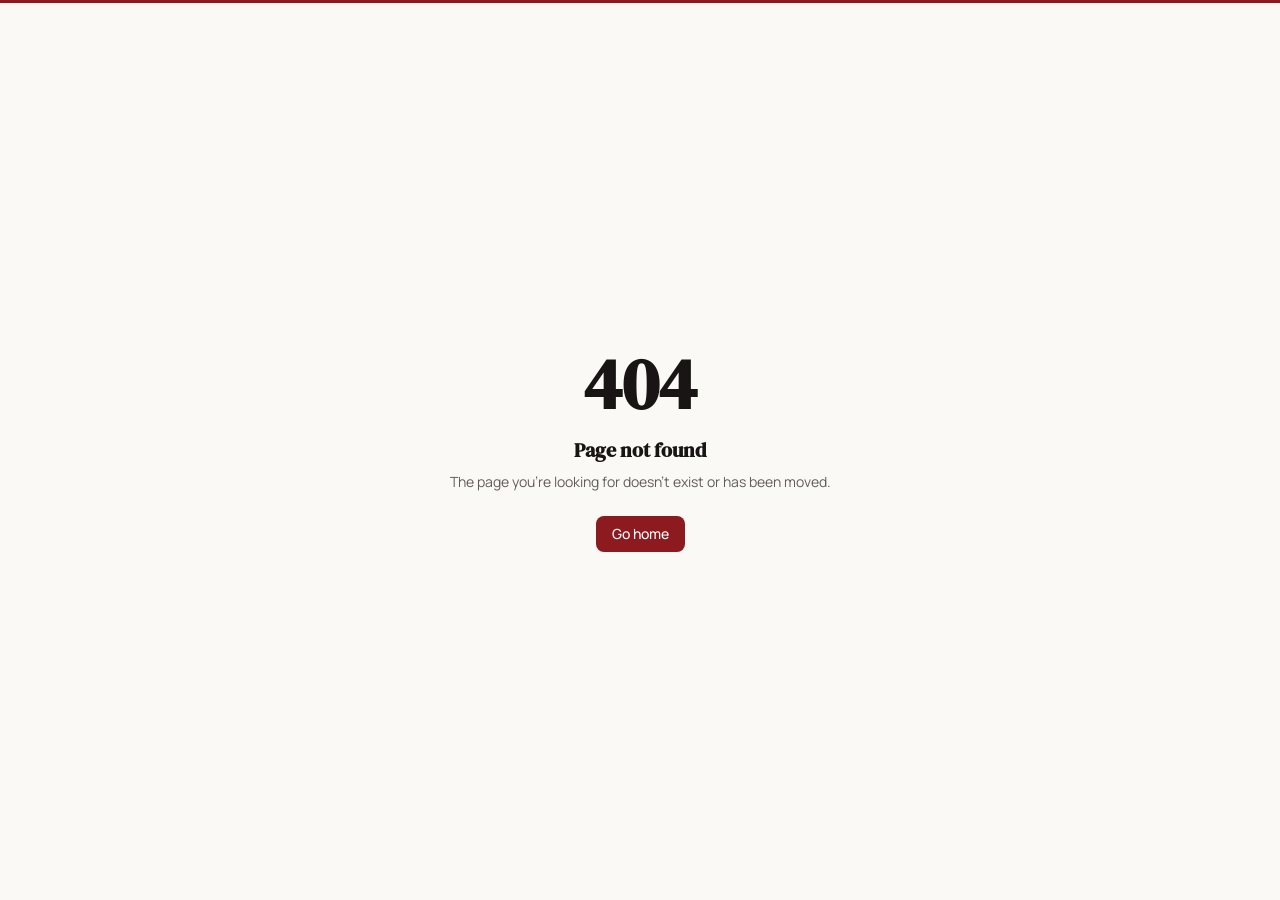
==== index.html @ 36a19675 "Publica site Roupao da Fe (export estatico)" ====
<!DOCTYPE html><html lang="pt-BR"><head><meta charSet="utf-8"/><meta name="viewport" content="width=device-width, initial-scale=1"/><link rel="preload" as="image" href="/assets/logo-D1OF20zM.png"/><link rel="preload" as="image" href="/assets/fundo-camada-2-Dik-gKnp.jpg"/><link rel="preload" as="image" href="/assets/fundo-camada-3-C-cZiKA8.jpg"/><link rel="preload" as="image" href="/assets/fundo-camada-4-BksgovMa.jpg"/><link rel="preload" as="image" href="/assets/fundo-camada-5-Cnemk6jQ.jpg"/><link rel="preload" as="image" href="/assets/fundo-camada-6-Cr2CNNAV.jpg"/><link rel="preload" as="image" href="/assets/Imagem1-DZ31qnv6.jpg"/><link rel="preload" as="image" href="/assets/Imagem2-DXiOQoN8.jpg"/><link rel="preload" as="image" href="/assets/Imagem3-DpJeOW_8.jpg"/><link rel="preload" as="image" href="/assets/fundo-camada-7-Ckw3gf4R.jpg"/><link rel="stylesheet" href="/assets/styles-K0x5SFQ6.css" data-precedence="default"/><link rel="stylesheet" href="https://fonts.googleapis.com/css2?family=DM+Serif+Display:ital@0;1&amp;family=Manrope:wght@400;500;600;700&amp;display=swap" data-precedence="default"/><link rel="stylesheet" href="/assets/index-fOJvfYOR.css" data-precedence="default"/><link rel="preload" as="image" href="/assets/fundo-camada-8-DYi0pK9D.jpg"/><title>Roupão da Fé — Uma história pode recomeçar</title><meta name="author" content="Lovable"/><meta name="twitter:site" content="@Lovable"/><meta name="description" content="Iniciativa missionária de acolhimento, esperança e reconexão espiritual. Conheça, participe e contribua."/><meta property="og:title" content="Roupão da Fé — Uma história pode recomeçar"/><meta property="og:description" content="Um gesto de amor pode abrir caminho para o reencontro com a fé."/><meta property="og:type" content="website"/><meta name="twitter:card" content="summary_large_image"/><link rel="modulepreload" href="/assets/index-DVHosG4B.js"/><link rel="modulepreload" href="/assets/routes-DI0g_qR0.js"/><link rel="modulepreload" href="/assets/site-chrome-CxPTZEd2.js"/><link rel="preconnect" href="https://fonts.googleapis.com"/><link rel="icon" href="/favicon.png" type="image/png"/></head><body><div aria-hidden="true" class="fixed inset-x-0 top-0 z-50 h-[3px] origin-left bg-primary" style="transform:scaleX(0)"></div><!--$--><main class="relative overflow-hidden bg-[#faf7f2]"><div class="relative z-10"><header class="transition-[background-color,box-shadow] duration-500 absolute inset-x-0 top-0 z-20" style="opacity:0;transform:translateY(-32px)"><div aria-hidden="true" class="absolute inset-0 bg-[#faf7f2]/85 shadow-[0_8px_30px_-12px_rgba(120,20,20,0.25)] backdrop-blur-xl" style="opacity:0"></div><div class="mx-auto flex max-w-6xl items-center justify-between px-6 py-5"><a href="#inicio" class="flex items-center gap-2.5" tabindex="0"><img src="/assets/logo-D1OF20zM.png" alt="Roupão da Fé" class="h-10 w-auto object-contain"/><span class="text-[13px] font-bold leading-[1.1] tracking-[0.08em]">ROUPÃO<br/>DA FÉ</span></a><nav class="hidden gap-7 text-[11px] font-semibold tracking-wide md:flex"><a href="#inicio" class="text-primary" style="opacity:0;transform:translateY(-12px)">Início</a><a href="#projeto" class="text-foreground/70 hover:text-primary" style="opacity:0;transform:translateY(-12px)">O Projeto</a><a href="#participar" class="text-foreground/70 hover:text-primary" style="opacity:0;transform:translateY(-12px)">Como Participar</a><a href="#historias" class="text-foreground/70 hover:text-primary" style="opacity:0;transform:translateY(-12px)">Histórias</a><a href="#doar" class="text-foreground/70 hover:text-primary" style="opacity:0;transform:translateY(-12px)">Doar</a><a href="#contato" class="text-foreground/70 hover:text-primary" style="opacity:0;transform:translateY(-12px)">Contato</a></nav><a href="#doar" class="btn-solid !rounded-full !px-5 !py-2.5 !text-[11px]" tabindex="0" style="opacity:0;transform:scale(0.9)">Quero contribuir</a></div></header><section id="inicio" class="relative min-h-[68vw]"><div aria-hidden="true" class="pointer-events-none absolute inset-0 -z-10"><img src="/assets/fundo-camada-2-Dik-gKnp.jpg" alt="" class="h-full w-full object-fill"/></div><div class="relative mx-auto max-w-6xl px-6 pt-40 pb-16 md:pt-44" style="opacity:1;transform:none"><p class="eyebrow mb-5 flex items-center gap-3">Um convite ao recomeço</p><h1 aria-label="Uma história pode recomeçar." class="max-w-2xl text-6xl md:text-7xl" style="perspective:600px"><span class="inline-block overflow-hidden pb-[0.08em] -mb-[0.08em] align-bottom"><span class="inline-block origin-bottom-left" style="opacity:0;transform:translateY(115%) rotate(4deg)">Uma</span><span aria-hidden="true"> </span></span><span class="inline-block overflow-hidden pb-[0.08em] -mb-[0.08em] align-bottom"><span class="inline-block origin-bottom-left" style="opacity:0;transform:translateY(115%) rotate(4deg)">história</span><span aria-hidden="true"> </span></span><br/><span class="inline-block overflow-hidden pb-[0.08em] -mb-[0.08em] align-bottom"><span class="inline-block origin-bottom-left" style="opacity:0;transform:translateY(115%) rotate(4deg)">pode</span><span aria-hidden="true"> </span></span><span class="inline-block overflow-hidden pb-[0.08em] -mb-[0.08em] align-bottom"><span class="inline-block origin-bottom-left italic text-primary [.on-red_&amp;]:text-primary-foreground" style="opacity:0;transform:translateY(115%) rotate(4deg)">recomeçar.</span><span aria-hidden="true"> </span></span></h1><div style="opacity:0;transform:translateY(26px)"><p class="mt-7 max-w-md text-base leading-relaxed text-muted-foreground">Um gesto de amor pode abrir caminho para o reencontro com a fé. O Roupão da Fé é uma iniciativa missionária de acolhimento, esperança e reconexão espiritual.</p></div><div style="opacity:0;transform:translateY(26px)"><div class="mt-9 flex flex-wrap gap-4"><a href="#projeto" class="btn-solid !px-7 !py-4 !text-sm" tabindex="0">Conheça o projeto <svg xmlns="http://www.w3.org/2000/svg" width="16" height="16" viewBox="0 0 24 24" fill="none" stroke="currentColor" stroke-width="2" stroke-linecap="round" stroke-linejoin="round" class="lucide lucide-arrow-right" aria-hidden="true"><path d="M5 12h14"></path><path d="m12 5 7 7-7 7"></path></svg></a><a href="#doar" class="btn-outline !bg-transparent !px-7 !py-4 !text-sm" tabindex="0">Quero contribuir</a></div></div><div style="opacity:0;transform:translateY(26px)"><a href="#projeto" class="mt-14 flex w-fit items-center gap-2 text-[11px] font-semibold"><span class="grid h-5 w-5 place-items-center rounded-full border border-primary text-primary"><svg xmlns="http://www.w3.org/2000/svg" width="12" height="12" viewBox="0 0 24 24" fill="none" stroke="currentColor" stroke-width="2" stroke-linecap="round" stroke-linejoin="round" class="lucide lucide-chevron-down" aria-hidden="true"><path d="m6 9 6 6 6-6"></path></svg></span>Role para descobrir</a></div></div></section><section id="projeto" class="relative min-h-[44vw]"><div aria-hidden="true" class="pointer-events-none absolute inset-0 -z-10"><img src="/assets/fundo-camada-3-C-cZiKA8.jpg" alt="" class="h-full w-full object-fill"/></div><div class="mx-auto grid max-w-6xl items-center gap-12 px-6 pt-64 pb-20 md:grid-cols-[1fr_1fr]"><div style="transform:translateY(36px)"><p class="eyebrow mb-5 flex items-center gap-3"><span>01</span><span class="h-px w-6 bg-current"></span>A história</p><h2 aria-label="Mais do que um roupão. Um convite para voltar." class="text-5xl md:text-6xl" style="perspective:600px"><span class="inline-block overflow-hidden pb-[0.08em] -mb-[0.08em] align-bottom"><span class="inline-block origin-bottom-left" style="opacity:0;transform:translateY(70%) rotate(2deg)">Mais</span><span aria-hidden="true"> </span></span><span class="inline-block overflow-hidden pb-[0.08em] -mb-[0.08em] align-bottom"><span class="inline-block origin-bottom-left" style="opacity:0;transform:translateY(70%) rotate(2deg)">do</span><span aria-hidden="true"> </span></span><span class="inline-block overflow-hidden pb-[0.08em] -mb-[0.08em] align-bottom"><span class="inline-block origin-bottom-left" style="opacity:0;transform:translateY(70%) rotate(2deg)">que</span><span aria-hidden="true"> </span></span><br/><span class="inline-block overflow-hidden pb-[0.08em] -mb-[0.08em] align-bottom"><span class="inline-block origin-bottom-left" style="opacity:0;transform:translateY(70%) rotate(2deg)">um</span><span aria-hidden="true"> </span></span><span class="inline-block overflow-hidden pb-[0.08em] -mb-[0.08em] align-bottom"><span class="inline-block origin-bottom-left" style="opacity:0;transform:translateY(70%) rotate(2deg)">roupão.</span><span aria-hidden="true"> </span></span><br/><span class="inline-block overflow-hidden pb-[0.08em] -mb-[0.08em] align-bottom"><span class="inline-block origin-bottom-left italic text-primary [.on-red_&amp;]:text-primary-foreground" style="opacity:0;transform:translateY(70%) rotate(2deg)">Um</span><span aria-hidden="true"> </span></span><span class="inline-block overflow-hidden pb-[0.08em] -mb-[0.08em] align-bottom"><span class="inline-block origin-bottom-left italic text-primary [.on-red_&amp;]:text-primary-foreground" style="opacity:0;transform:translateY(70%) rotate(2deg)">convite</span><span aria-hidden="true"> </span></span><br/><span class="inline-block overflow-hidden pb-[0.08em] -mb-[0.08em] align-bottom"><span class="inline-block origin-bottom-left italic text-primary [.on-red_&amp;]:text-primary-foreground" style="opacity:0;transform:translateY(70%) rotate(2deg)">para</span><span aria-hidden="true"> </span></span><span class="inline-block overflow-hidden pb-[0.08em] -mb-[0.08em] align-bottom"><span class="inline-block origin-bottom-left italic text-primary [.on-red_&amp;]:text-primary-foreground" style="opacity:0;transform:translateY(70%) rotate(2deg)">voltar.</span><span aria-hidden="true"> </span></span></h2><div style="opacity:0;transform:translateY(30px)"><p class="mt-7 max-w-md text-[15px] leading-relaxed text-muted-foreground">Idealizado por Marcos Camilo em 2011, o Roupão da Fé nasceu do desejo de alcançar pessoas que se afastaram da igreja, oferecendo acolhimento, amizade e um convite para uma nova oportunidade de caminhar com Cristo.</p></div><div style="opacity:0;transform:translateY(30px)"><a href="#historias" class="group mt-7 inline-flex items-center gap-2 text-xs font-bold underline underline-offset-4">Conheça a história completa<svg xmlns="http://www.w3.org/2000/svg" width="13" height="13" viewBox="0 0 24 24" fill="none" stroke="currentColor" stroke-width="2" stroke-linecap="round" stroke-linejoin="round" class="lucide lucide-arrow-right text-primary transition-transform duration-300 group-hover:translate-x-1.5" aria-hidden="true"><path d="M5 12h14"></path><path d="m12 5 7 7-7 7"></path></svg></a></div></div><div></div></div></section><section class="relative min-h-[51vw]"><div aria-hidden="true" class="pointer-events-none absolute inset-0 -z-10"><img src="/assets/fundo-camada-4-BksgovMa.jpg" alt="" class="h-full w-full object-fill"/></div><div class="mx-auto max-w-6xl px-6 pt-64 pb-16"><p class="eyebrow mb-5 flex items-center gap-3"><span>02</span><span class="h-px w-6 bg-current"></span>Um símbolo. Uma nova possibilidade.</p><h2 aria-label="Mais do que uma peça de roupa, um símbolo de esperança." class="max-w-2xl text-5xl md:text-6xl" style="perspective:600px"><span class="inline-block overflow-hidden pb-[0.08em] -mb-[0.08em] align-bottom"><span class="inline-block origin-bottom-left" style="opacity:0;transform:translateY(70%) rotate(2deg)">Mais</span><span aria-hidden="true"> </span></span><span class="inline-block overflow-hidden pb-[0.08em] -mb-[0.08em] align-bottom"><span class="inline-block origin-bottom-left" style="opacity:0;transform:translateY(70%) rotate(2deg)">do</span><span aria-hidden="true"> </span></span><span class="inline-block overflow-hidden pb-[0.08em] -mb-[0.08em] align-bottom"><span class="inline-block origin-bottom-left" style="opacity:0;transform:translateY(70%) rotate(2deg)">que</span><span aria-hidden="true"> </span></span><span class="inline-block overflow-hidden pb-[0.08em] -mb-[0.08em] align-bottom"><span class="inline-block origin-bottom-left" style="opacity:0;transform:translateY(70%) rotate(2deg)">uma</span><span aria-hidden="true"> </span></span><span class="inline-block overflow-hidden pb-[0.08em] -mb-[0.08em] align-bottom"><span class="inline-block origin-bottom-left" style="opacity:0;transform:translateY(70%) rotate(2deg)">peça</span><span aria-hidden="true"> </span></span><span class="inline-block overflow-hidden pb-[0.08em] -mb-[0.08em] align-bottom"><span class="inline-block origin-bottom-left" style="opacity:0;transform:translateY(70%) rotate(2deg)">de</span><span aria-hidden="true"> </span></span><span class="inline-block overflow-hidden pb-[0.08em] -mb-[0.08em] align-bottom"><span class="inline-block origin-bottom-left" style="opacity:0;transform:translateY(70%) rotate(2deg)">roupa,</span><span aria-hidden="true"> </span></span><span class="inline-block overflow-hidden pb-[0.08em] -mb-[0.08em] align-bottom"><span class="inline-block origin-bottom-left" style="opacity:0;transform:translateY(70%) rotate(2deg)">um</span><span aria-hidden="true"> </span></span><span class="inline-block overflow-hidden pb-[0.08em] -mb-[0.08em] align-bottom"><span class="inline-block origin-bottom-left" style="opacity:0;transform:translateY(70%) rotate(2deg)">símbolo</span><span aria-hidden="true"> </span></span><span class="inline-block overflow-hidden pb-[0.08em] -mb-[0.08em] align-bottom"><span class="inline-block origin-bottom-left" style="opacity:0;transform:translateY(70%) rotate(2deg)">de</span><span aria-hidden="true"> </span></span><span class="inline-block overflow-hidden pb-[0.08em] -mb-[0.08em] align-bottom"><span class="inline-block origin-bottom-left italic text-primary [.on-red_&amp;]:text-primary-foreground" style="opacity:0;transform:translateY(70%) rotate(2deg)">esperança.</span><span aria-hidden="true"> </span></span></h2><div class="mt-44 grid gap-12 md:grid-cols-3"><div style="opacity:0;transform:translateY(44px)"><div class="group w-fit"><span class="grid h-20 w-20 place-items-center rounded-2xl bg-primary/[0.06] transition-colors duration-500 group-hover:bg-primary/[0.12]"><svg xmlns="http://www.w3.org/2000/svg" width="24" height="24" viewBox="0 0 24 24" fill="none" stroke="currentColor" stroke-width="1.5" stroke-linecap="round" stroke-linejoin="round" class="lucide lucide-heart h-10 w-10 text-primary" aria-hidden="true"><path d="M2 9.5a5.5 5.5 0 0 1 9.591-3.676.56.56 0 0 0 .818 0A5.49 5.49 0 0 1 22 9.5c0 2.29-1.5 4-3 5.5l-5.492 5.313a2 2 0 0 1-3 .019L5 15c-1.5-1.5-3-3.2-3-5.5"></path></svg></span><h3 class="mt-5 text-2xl">Acolhimento</h3><p class="mt-2 max-w-xs text-sm leading-relaxed text-muted-foreground">Um gesto que demonstra que aquela pessoa continua sendo lembrada.</p><span class="mt-3 block h-0.5 w-8 origin-left scale-x-0 bg-primary transition-transform duration-500 group-hover:scale-x-100"></span></div></div><div style="opacity:0;transform:translateY(44px)"><div class="group w-fit"><span class="grid h-20 w-20 place-items-center rounded-2xl bg-primary/[0.06] transition-colors duration-500 group-hover:bg-primary/[0.12]"><svg xmlns="http://www.w3.org/2000/svg" width="24" height="24" viewBox="0 0 24 24" fill="none" stroke="currentColor" stroke-width="1.5" stroke-linecap="round" stroke-linejoin="round" class="lucide lucide-sprout h-10 w-10 text-primary" aria-hidden="true"><path d="M14 9.536V7a4 4 0 0 1 4-4h1.5a.5.5 0 0 1 .5.5V5a4 4 0 0 1-4 4 4 4 0 0 0-4 4c0 2 1 3 1 5a5 5 0 0 1-1 3"></path><path d="M4 9a5 5 0 0 1 8 4 5 5 0 0 1-8-4"></path><path d="M5 21h14"></path></svg></span><h3 class="mt-5 text-2xl">Esperança</h3><p class="mt-2 max-w-xs text-sm leading-relaxed text-muted-foreground">Uma oportunidade de reconstruir vínculos e retomar o relacionamento com a fé.</p><span class="mt-3 block h-0.5 w-8 origin-left scale-x-0 bg-primary transition-transform duration-500 group-hover:scale-x-100"></span></div></div><div style="opacity:0;transform:translateY(44px)"><div class="group w-fit"><span class="grid h-20 w-20 place-items-center rounded-2xl bg-primary/[0.06] transition-colors duration-500 group-hover:bg-primary/[0.12]"><svg xmlns="http://www.w3.org/2000/svg" width="24" height="24" viewBox="0 0 24 24" fill="none" stroke="currentColor" stroke-width="1.5" stroke-linecap="round" stroke-linejoin="round" class="lucide lucide-sunrise h-10 w-10 text-primary" aria-hidden="true"><path d="M12 2v8"></path><path d="m4.93 10.93 1.41 1.41"></path><path d="M2 18h2"></path><path d="M20 18h2"></path><path d="m19.07 10.93-1.41 1.41"></path><path d="M22 22H2"></path><path d="m8 6 4-4 4 4"></path><path d="M16 18a4 4 0 0 0-8 0"></path></svg></span><h3 class="mt-5 text-2xl">Recomeço</h3><p class="mt-2 max-w-xs text-sm leading-relaxed text-muted-foreground">Um símbolo de uma nova etapa da caminhada espiritual, respeitando o tempo de cada um.</p><span class="mt-3 block h-0.5 w-8 origin-left scale-x-0 bg-primary transition-transform duration-500 group-hover:scale-x-100"></span></div></div></div></div></section><section id="participar" class="on-red relative flex min-h-[51vw] items-center text-primary-foreground"><div aria-hidden="true" class="pointer-events-none absolute inset-0 -z-10"><img src="/assets/fundo-camada-5-Cnemk6jQ.jpg" alt="" class="h-full w-full object-fill"/></div><div class="mx-auto w-full max-w-4xl px-6 py-20 text-center"><p class="eyebrow mb-5 flex items-center gap-3 !text-primary-foreground/80 justify-center text-center"><span>03</span><span class="h-px w-6 bg-current"></span>Como participar</p><h2 aria-label="Fazer parte começa com um gesto." class="text-5xl text-primary-foreground md:text-6xl" style="perspective:600px"><span class="inline-block overflow-hidden pb-[0.08em] -mb-[0.08em] align-bottom"><span class="inline-block origin-bottom-left" style="opacity:0;transform:translateY(70%) rotate(2deg)">Fazer</span><span aria-hidden="true"> </span></span><span class="inline-block overflow-hidden pb-[0.08em] -mb-[0.08em] align-bottom"><span class="inline-block origin-bottom-left" style="opacity:0;transform:translateY(70%) rotate(2deg)">parte</span><span aria-hidden="true"> </span></span><br/><span class="inline-block overflow-hidden pb-[0.08em] -mb-[0.08em] align-bottom"><span class="inline-block origin-bottom-left" style="opacity:0;transform:translateY(70%) rotate(2deg)">começa</span><span aria-hidden="true"> </span></span><span class="inline-block overflow-hidden pb-[0.08em] -mb-[0.08em] align-bottom"><span class="inline-block origin-bottom-left" style="opacity:0;transform:translateY(70%) rotate(2deg)">com</span><span aria-hidden="true"> </span></span><br/><span class="inline-block overflow-hidden pb-[0.08em] -mb-[0.08em] align-bottom"><span class="inline-block origin-bottom-left italic text-primary [.on-red_&amp;]:text-primary-foreground" style="opacity:0;transform:translateY(70%) rotate(2deg)">um</span><span aria-hidden="true"> </span></span><span class="inline-block overflow-hidden pb-[0.08em] -mb-[0.08em] align-bottom"><span class="inline-block origin-bottom-left italic text-primary [.on-red_&amp;]:text-primary-foreground" style="opacity:0;transform:translateY(70%) rotate(2deg)">gesto.</span><span aria-hidden="true"> </span></span></h2><div style="opacity:0;transform:translateY(30px)"><p class="mx-auto mt-7 max-w-lg text-[15px] leading-relaxed text-primary-foreground/75">O manual completo de orientação — introdução, justificativa e o passo a passo em 17 etapas — está disponível em uma página dedicada.</p></div><div style="opacity:0;transform:translateY(30px)"><a href="/como-participar" target="_blank" rel="noreferrer" class="mt-9 inline-flex items-center gap-2 rounded-md bg-background px-6 py-3.5 text-xs font-bold text-primary" tabindex="0">Quero saber como participar <svg xmlns="http://www.w3.org/2000/svg" width="14" height="14" viewBox="0 0 24 24" fill="none" stroke="currentColor" stroke-width="2" stroke-linecap="round" stroke-linejoin="round" class="lucide lucide-arrow-right" aria-hidden="true"><path d="M5 12h14"></path><path d="m12 5 7 7-7 7"></path></svg></a></div></div></section><section id="historias" class="relative flex min-h-[58vw] w-full flex-col justify-center"><div aria-hidden="true" class="pointer-events-none absolute inset-0 -z-10"><img src="/assets/fundo-camada-6-Cr2CNNAV.jpg" alt="" class="h-full w-full object-fill"/></div><div class="mx-auto max-w-3xl px-6 pt-24 pb-12 text-center"><p class="eyebrow mb-5 flex items-center gap-3 justify-center text-center"><span>04</span><span class="h-px w-6 bg-current"></span>Histórias que inspiram</p><h2 aria-label="Cada recomeço tem sua própria história." class="text-center text-5xl md:text-6xl" style="perspective:600px"><span class="inline-block overflow-hidden pb-[0.08em] -mb-[0.08em] align-bottom"><span class="inline-block origin-bottom-left" style="opacity:0;transform:translateY(70%) rotate(2deg)">Cada</span><span aria-hidden="true"> </span></span><span class="inline-block overflow-hidden pb-[0.08em] -mb-[0.08em] align-bottom"><span class="inline-block origin-bottom-left" style="opacity:0;transform:translateY(70%) rotate(2deg)">recomeço</span><span aria-hidden="true"> </span></span><span class="inline-block overflow-hidden pb-[0.08em] -mb-[0.08em] align-bottom"><span class="inline-block origin-bottom-left" style="opacity:0;transform:translateY(70%) rotate(2deg)">tem</span><span aria-hidden="true"> </span></span><span class="inline-block overflow-hidden pb-[0.08em] -mb-[0.08em] align-bottom"><span class="inline-block origin-bottom-left" style="opacity:0;transform:translateY(70%) rotate(2deg)">sua</span><span aria-hidden="true"> </span></span><span class="inline-block overflow-hidden pb-[0.08em] -mb-[0.08em] align-bottom"><span class="inline-block origin-bottom-left italic text-primary [.on-red_&amp;]:text-primary-foreground" style="opacity:0;transform:translateY(70%) rotate(2deg)">própria</span><span aria-hidden="true"> </span></span><span class="inline-block overflow-hidden pb-[0.08em] -mb-[0.08em] align-bottom"><span class="inline-block origin-bottom-left italic text-primary [.on-red_&amp;]:text-primary-foreground" style="opacity:0;transform:translateY(70%) rotate(2deg)">história.</span><span aria-hidden="true"> </span></span></h2><div style="opacity:0;transform:translateY(30px)"><p class="mx-auto mt-7 max-w-lg text-base leading-relaxed text-muted-foreground">São pessoas reais, experiências verdadeiras e testemunhos de esperança. Histórias de quem decidiu retornar e reencontrar seu caminho com Cristo.</p></div><div style="opacity:0;transform:translateY(30px)"><a href="#" class="group mt-7 inline-flex items-center gap-2 text-sm font-semibold underline underline-offset-4">Ver mais histórias<svg xmlns="http://www.w3.org/2000/svg" width="14" height="14" viewBox="0 0 24 24" fill="none" stroke="currentColor" stroke-width="2" stroke-linecap="round" stroke-linejoin="round" class="lucide lucide-arrow-right text-primary transition-transform duration-300 group-hover:translate-x-1.5" aria-hidden="true"><path d="M5 12h14"></path><path d="m12 5 7 7-7 7"></path></svg></a></div></div><div class="relative mx-auto w-full max-w-6xl px-6 pb-14"><div class="relative"><div class="overflow-hidden"><div class="flex w-full"><div class="w-full shrink-0 grow-0 basis-[88%] px-2 sm:basis-[68%] md:basis-[52%] lg:basis-[44%] xl:basis-[38%]"><div class="aspect-video w-full overflow-hidden rounded-3xl bg-white/50 shadow-[0_25px_60px_-25px_rgba(120,20,20,0.4)]" style="opacity:1;transform:none"><img src="/assets/Imagem1-DZ31qnv6.jpg" alt="História do projeto Roupão da Fé 1" loading="eager" decoding="async" draggable="false" class="h-full w-full object-cover"/></div><div class="flex h-9 items-start justify-center pt-2"><p class="text-center text-xs font-semibold tracking-wide text-muted-foreground" style="opacity:0;transform:translateY(8px)">História <!-- -->1<!-- --> — um recomeço</p></div></div><div class="w-full shrink-0 grow-0 basis-[88%] px-2 sm:basis-[68%] md:basis-[52%] lg:basis-[44%] xl:basis-[38%]"><div class="aspect-video w-full overflow-hidden rounded-3xl bg-white/50 shadow-[0_25px_60px_-25px_rgba(120,20,20,0.4)]" style="opacity:0.5;transform:scale(0.93)"><img src="/assets/Imagem2-DXiOQoN8.jpg" alt="História do projeto Roupão da Fé 2" loading="eager" decoding="async" draggable="false" class="h-full w-full object-cover"/></div><div class="flex h-9 items-start justify-center pt-2"></div></div><div class="w-full shrink-0 grow-0 basis-[88%] px-2 sm:basis-[68%] md:basis-[52%] lg:basis-[44%] xl:basis-[38%]"><div class="aspect-video w-full overflow-hidden rounded-3xl bg-white/50 shadow-[0_25px_60px_-25px_rgba(120,20,20,0.4)]" style="opacity:0.5;transform:scale(0.93)"><img src="/assets/Imagem3-DpJeOW_8.jpg" alt="História do projeto Roupão da Fé 3" loading="eager" decoding="async" draggable="false" class="h-full w-full object-cover"/></div><div class="flex h-9 items-start justify-center pt-2"></div></div><div class="w-full shrink-0 grow-0 basis-[88%] px-2 sm:basis-[68%] md:basis-[52%] lg:basis-[44%] xl:basis-[38%]"><div class="aspect-video w-full overflow-hidden rounded-3xl bg-white/50 shadow-[0_25px_60px_-25px_rgba(120,20,20,0.4)]" style="opacity:0.5;transform:scale(0.93)"><img src="/assets/Imagem4-8sWJJKQL.jpg" alt="História do projeto Roupão da Fé 4" loading="lazy" decoding="async" draggable="false" class="h-full w-full object-cover"/></div><div class="flex h-9 items-start justify-center pt-2"></div></div><div class="w-full shrink-0 grow-0 basis-[88%] px-2 sm:basis-[68%] md:basis-[52%] lg:basis-[44%] xl:basis-[38%]"><div class="aspect-video w-full overflow-hidden rounded-3xl bg-white/50 shadow-[0_25px_60px_-25px_rgba(120,20,20,0.4)]" style="opacity:0.5;transform:scale(0.93)"><img src="/assets/Imagem5-BSH41SJX.jpg" alt="História do projeto Roupão da Fé 5" loading="lazy" decoding="async" draggable="false" class="h-full w-full object-cover"/></div><div class="flex h-9 items-start justify-center pt-2"></div></div><div class="w-full shrink-0 grow-0 basis-[88%] px-2 sm:basis-[68%] md:basis-[52%] lg:basis-[44%] xl:basis-[38%]"><div class="aspect-video w-full overflow-hidden rounded-3xl bg-white/50 shadow-[0_25px_60px_-25px_rgba(120,20,20,0.4)]" style="opacity:0.5;transform:scale(0.93)"><img src="/assets/Imagem6-CLbEZAIf.jpg" alt="História do projeto Roupão da Fé 6" loading="lazy" decoding="async" draggable="false" class="h-full w-full object-cover"/></div><div class="flex h-9 items-start justify-center pt-2"></div></div><div class="w-full shrink-0 grow-0 basis-[88%] px-2 sm:basis-[68%] md:basis-[52%] lg:basis-[44%] xl:basis-[38%]"><div class="aspect-video w-full overflow-hidden rounded-3xl bg-white/50 shadow-[0_25px_60px_-25px_rgba(120,20,20,0.4)]" style="opacity:0.5;transform:scale(0.93)"><img src="/assets/Imagem7-Cual7IDt.jpg" alt="História do projeto Roupão da Fé 7" loading="lazy" decoding="async" draggable="false" class="h-full w-full object-cover"/></div><div class="flex h-9 items-start justify-center pt-2"></div></div><div class="w-full shrink-0 grow-0 basis-[88%] px-2 sm:basis-[68%] md:basis-[52%] lg:basis-[44%] xl:basis-[38%]"><div class="aspect-video w-full overflow-hidden rounded-3xl bg-white/50 shadow-[0_25px_60px_-25px_rgba(120,20,20,0.4)]" style="opacity:0.5;transform:scale(0.93)"><img src="/assets/Imagem8-OUylgyHA.jpg" alt="História do projeto Roupão da Fé 8" loading="lazy" decoding="async" draggable="false" class="h-full w-full object-cover"/></div><div class="flex h-9 items-start justify-center pt-2"></div></div><div class="w-full shrink-0 grow-0 basis-[88%] px-2 sm:basis-[68%] md:basis-[52%] lg:basis-[44%] xl:basis-[38%]"><div class="aspect-video w-full overflow-hidden rounded-3xl bg-white/50 shadow-[0_25px_60px_-25px_rgba(120,20,20,0.4)]" style="opacity:0.5;transform:scale(0.93)"><img src="/assets/Imagem9-D_FqVWqy.jpg" alt="História do projeto Roupão da Fé 9" loading="lazy" decoding="async" draggable="false" class="h-full w-full object-cover"/></div><div class="flex h-9 items-start justify-center pt-2"></div></div><div class="w-full shrink-0 grow-0 basis-[88%] px-2 sm:basis-[68%] md:basis-[52%] lg:basis-[44%] xl:basis-[38%]"><div class="aspect-video w-full overflow-hidden rounded-3xl bg-white/50 shadow-[0_25px_60px_-25px_rgba(120,20,20,0.4)]" style="opacity:0.5;transform:scale(0.93)"><img src="/assets/Imagem10-CEFd9G50.jpg" alt="História do projeto Roupão da Fé 10" loading="lazy" decoding="async" draggable="false" class="h-full w-full object-cover"/></div><div class="flex h-9 items-start justify-center pt-2"></div></div><div class="w-full shrink-0 grow-0 basis-[88%] px-2 sm:basis-[68%] md:basis-[52%] lg:basis-[44%] xl:basis-[38%]"><div class="aspect-video w-full overflow-hidden rounded-3xl bg-white/50 shadow-[0_25px_60px_-25px_rgba(120,20,20,0.4)]" style="opacity:0.5;transform:scale(0.93)"><img src="/assets/Imagem11-D1B6YFNn.jpg" alt="História do projeto Roupão da Fé 11" loading="lazy" decoding="async" draggable="false" class="h-full w-full object-cover"/></div><div class="flex h-9 items-start justify-center pt-2"></div></div><div class="w-full shrink-0 grow-0 basis-[88%] px-2 sm:basis-[68%] md:basis-[52%] lg:basis-[44%] xl:basis-[38%]"><div class="aspect-video w-full overflow-hidden rounded-3xl bg-white/50 shadow-[0_25px_60px_-25px_rgba(120,20,20,0.4)]" style="opacity:0.5;transform:scale(0.93)"><img src="/assets/Imagem9-D_FqVWqy.jpg" alt="História do projeto Roupão da Fé 12" loading="lazy" decoding="async" draggable="false" class="h-full w-full object-cover"/></div><div class="flex h-9 items-start justify-center pt-2"></div></div><div class="w-full shrink-0 grow-0 basis-[88%] px-2 sm:basis-[68%] md:basis-[52%] lg:basis-[44%] xl:basis-[38%]"><div class="aspect-video w-full overflow-hidden rounded-3xl bg-white/50 shadow-[0_25px_60px_-25px_rgba(120,20,20,0.4)]" style="opacity:0.5;transform:scale(0.93)"><img src="/assets/Imagem13-BPceTrjD.jpg" alt="História do projeto Roupão da Fé 13" loading="lazy" decoding="async" draggable="false" class="h-full w-full object-cover"/></div><div class="flex h-9 items-start justify-center pt-2"></div></div><div class="w-full shrink-0 grow-0 basis-[88%] px-2 sm:basis-[68%] md:basis-[52%] lg:basis-[44%] xl:basis-[38%]"><div class="aspect-video w-full overflow-hidden rounded-3xl bg-white/50 shadow-[0_25px_60px_-25px_rgba(120,20,20,0.4)]" style="opacity:0.5;transform:scale(0.93)"><img src="/assets/Imagem14-C4VG6Gkk.jpg" alt="História do projeto Roupão da Fé 14" loading="lazy" decoding="async" draggable="false" class="h-full w-full object-cover"/></div><div class="flex h-9 items-start justify-center pt-2"></div></div><div class="w-full shrink-0 grow-0 basis-[88%] px-2 sm:basis-[68%] md:basis-[52%] lg:basis-[44%] xl:basis-[38%]"><div class="aspect-video w-full overflow-hidden rounded-3xl bg-white/50 shadow-[0_25px_60px_-25px_rgba(120,20,20,0.4)]" style="opacity:0.5;transform:scale(0.93)"><img src="/assets/Imagem15-DhWhVm0d.jpg" alt="História do projeto Roupão da Fé 15" loading="lazy" decoding="async" draggable="false" class="h-full w-full object-cover"/></div><div class="flex h-9 items-start justify-center pt-2"></div></div><div class="w-full shrink-0 grow-0 basis-[88%] px-2 sm:basis-[68%] md:basis-[52%] lg:basis-[44%] xl:basis-[38%]"><div class="aspect-video w-full overflow-hidden rounded-3xl bg-white/50 shadow-[0_25px_60px_-25px_rgba(120,20,20,0.4)]" style="opacity:0.5;transform:scale(0.93)"><img src="/assets/Imagem16-EvyxMZt2.jpg" alt="História do projeto Roupão da Fé 16" loading="lazy" decoding="async" draggable="false" class="h-full w-full object-cover"/></div><div class="flex h-9 items-start justify-center pt-2"></div></div></div></div><button aria-label="Anterior" class="absolute top-[38%] -left-1 grid h-12 w-12 -translate-y-1/2 place-items-center rounded-full bg-card text-primary shadow-lg transition-transform hover:scale-110 md:left-0"><svg xmlns="http://www.w3.org/2000/svg" width="20" height="20" viewBox="0 0 24 24" fill="none" stroke="currentColor" stroke-width="2" stroke-linecap="round" stroke-linejoin="round" class="lucide lucide-chevron-left" aria-hidden="true"><path d="m15 18-6-6 6-6"></path></svg></button><button aria-label="Próximo" class="absolute top-[38%] -right-1 grid h-12 w-12 -translate-y-1/2 place-items-center rounded-full bg-card text-primary shadow-lg transition-transform hover:scale-110 md:right-0"><svg xmlns="http://www.w3.org/2000/svg" width="20" height="20" viewBox="0 0 24 24" fill="none" stroke="currentColor" stroke-width="2" stroke-linecap="round" stroke-linejoin="round" class="lucide lucide-chevron-right" aria-hidden="true"><path d="m9 18 6-6-6-6"></path></svg></button></div><div class="mt-4 flex w-full items-center justify-center gap-2"><button aria-label="Ir para a história 1" class="h-2 cursor-pointer rounded-full transition-all duration-400 w-7 bg-primary"></button><button aria-label="Ir para a história 2" class="h-2 cursor-pointer rounded-full transition-all duration-400 w-2 bg-primary/25 hover:bg-primary/50"></button><button aria-label="Ir para a história 3" class="h-2 cursor-pointer rounded-full transition-all duration-400 w-2 bg-primary/25 hover:bg-primary/50"></button><button aria-label="Ir para a história 4" class="h-2 cursor-pointer rounded-full transition-all duration-400 w-2 bg-primary/25 hover:bg-primary/50"></button><button aria-label="Ir para a história 5" class="h-2 cursor-pointer rounded-full transition-all duration-400 w-2 bg-primary/25 hover:bg-primary/50"></button><button aria-label="Ir para a história 6" class="h-2 cursor-pointer rounded-full transition-all duration-400 w-2 bg-primary/25 hover:bg-primary/50"></button><button aria-label="Ir para a história 7" class="h-2 cursor-pointer rounded-full transition-all duration-400 w-2 bg-primary/25 hover:bg-primary/50"></button><button aria-label="Ir para a história 8" class="h-2 cursor-pointer rounded-full transition-all duration-400 w-2 bg-primary/25 hover:bg-primary/50"></button><button aria-label="Ir para a história 9" class="h-2 cursor-pointer rounded-full transition-all duration-400 w-2 bg-primary/25 hover:bg-primary/50"></button><button aria-label="Ir para a história 10" class="h-2 cursor-pointer rounded-full transition-all duration-400 w-2 bg-primary/25 hover:bg-primary/50"></button><button aria-label="Ir para a história 11" class="h-2 cursor-pointer rounded-full transition-all duration-400 w-2 bg-primary/25 hover:bg-primary/50"></button><button aria-label="Ir para a história 12" class="h-2 cursor-pointer rounded-full transition-all duration-400 w-2 bg-primary/25 hover:bg-primary/50"></button><button aria-label="Ir para a história 13" class="h-2 cursor-pointer rounded-full transition-all duration-400 w-2 bg-primary/25 hover:bg-primary/50"></button><button aria-label="Ir para a história 14" class="h-2 cursor-pointer rounded-full transition-all duration-400 w-2 bg-primary/25 hover:bg-primary/50"></button><button aria-label="Ir para a história 15" class="h-2 cursor-pointer rounded-full transition-all duration-400 w-2 bg-primary/25 hover:bg-primary/50"></button><button aria-label="Ir para a história 16" class="h-2 cursor-pointer rounded-full transition-all duration-400 w-2 bg-primary/25 hover:bg-primary/50"></button></div></div></section><section id="doar" class="relative mx-auto grid min-h-[31vw] w-full max-w-6xl items-start gap-12 px-6 pt-20 pb-14 md:grid-cols-[1.1fr_auto_0.9fr_1fr]"><div aria-hidden="true" class="pointer-events-none absolute inset-0 -z-10"><img src="/assets/fundo-camada-6-Cr2CNNAV.jpg" alt="" class="h-full w-full object-fill"/></div><div><p class="eyebrow mb-5 flex items-center gap-3"><span>05</span><span class="h-px w-6 bg-current"></span>Ajude a levar esperança</p><h2 aria-label="Sua contribuição faz a diferença." class="text-5xl md:text-6xl" style="perspective:600px"><span class="inline-block overflow-hidden pb-[0.08em] -mb-[0.08em] align-bottom"><span class="inline-block origin-bottom-left" style="opacity:0;transform:translateY(70%) rotate(2deg)">Sua</span><span aria-hidden="true"> </span></span><span class="inline-block overflow-hidden pb-[0.08em] -mb-[0.08em] align-bottom"><span class="inline-block origin-bottom-left" style="opacity:0;transform:translateY(70%) rotate(2deg)">contribuição</span><span aria-hidden="true"> </span></span><span class="inline-block overflow-hidden pb-[0.08em] -mb-[0.08em] align-bottom"><span class="inline-block origin-bottom-left italic text-primary [.on-red_&amp;]:text-primary-foreground" style="opacity:0;transform:translateY(70%) rotate(2deg)">faz</span><span aria-hidden="true"> </span></span><span class="inline-block overflow-hidden pb-[0.08em] -mb-[0.08em] align-bottom"><span class="inline-block origin-bottom-left italic text-primary [.on-red_&amp;]:text-primary-foreground" style="opacity:0;transform:translateY(70%) rotate(2deg)">a</span><span aria-hidden="true"> </span></span><span class="inline-block overflow-hidden pb-[0.08em] -mb-[0.08em] align-bottom"><span class="inline-block origin-bottom-left italic text-primary [.on-red_&amp;]:text-primary-foreground" style="opacity:0;transform:translateY(70%) rotate(2deg)">diferença.</span><span aria-hidden="true"> </span></span></h2><div style="opacity:0;transform:translateY(30px)"><p class="mt-5 max-w-sm text-[15px] leading-relaxed text-muted-foreground">Seu apoio pode ajudar na aquisição de roupões e nos materiais utilizados nas ações missionárias do projeto.</p></div><div style="opacity:0;transform:translateY(30px)"><div class="mt-6 flex flex-wrap gap-2"><button class="relative rounded-md px-4 py-2 text-[11px] font-semibold transition-colors duration-300 text-primary-foreground" tabindex="0"><span class="absolute inset-0 rounded-md bg-primary"></span><span class="relative z-10">R$ 25</span></button><button class="relative rounded-md px-4 py-2 text-[11px] font-semibold transition-colors duration-300 border border-primary bg-transparent text-primary hover:bg-primary/10" tabindex="0"><span class="relative z-10">R$ 50</span></button><button class="relative rounded-md px-4 py-2 text-[11px] font-semibold transition-colors duration-300 border border-primary bg-transparent text-primary hover:bg-primary/10" tabindex="0"><span class="relative z-10">R$ 100</span></button><button class="relative rounded-md px-4 py-2 text-[11px] font-semibold transition-colors duration-300 border border-primary bg-transparent text-primary hover:bg-primary/10" tabindex="0"><span class="relative z-10">Outro valor</span></button></div></div></div><div aria-hidden="true" class="hidden w-px origin-top self-stretch bg-primary/25 md:block" style="transform:scaleY(0)"></div><div style="opacity:0;transform:translateY(30px)"><div class="mx-auto w-fit text-center"><div class="mx-auto grid h-44 w-44 grid-cols-6 gap-1 rounded-xl border border-border bg-white/95 p-3 shadow-sm"><span class=""></span><span class="bg-foreground"></span><span class="bg-foreground"></span><span class=""></span><span class="bg-foreground"></span><span class="bg-foreground"></span><span class=""></span><span class="bg-foreground"></span><span class="bg-foreground"></span><span class=""></span><span class="bg-foreground"></span><span class="bg-foreground"></span><span class=""></span><span class="bg-foreground"></span><span class="bg-foreground"></span><span class=""></span><span class="bg-foreground"></span><span class="bg-foreground"></span><span class=""></span><span class="bg-foreground"></span><span class="bg-foreground"></span><span class=""></span><span class="bg-foreground"></span><span class="bg-foreground"></span><span class=""></span><span class="bg-foreground"></span><span class="bg-foreground"></span><span class=""></span><span class="bg-foreground"></span><span class="bg-foreground"></span><span class=""></span><span class="bg-foreground"></span><span class="bg-foreground"></span><span class=""></span><span class="bg-foreground"></span><span class="bg-foreground"></span></div><p class="mt-3 text-[11px] leading-snug font-medium">QR Code Pix oficial<br/>será disponibilizado aqui.</p></div></div><div><div style="opacity:0;transform:translateY(20px)"><p class="block text-[11px] font-bold uppercase tracking-wider">Chave Pix<span class="mt-1.5 flex items-center justify-between rounded-md bg-muted/80 px-3 py-2.5 font-normal normal-case text-muted-foreground">Será disponibilizada aqui <svg xmlns="http://www.w3.org/2000/svg" width="13" height="13" viewBox="0 0 24 24" fill="none" stroke="currentColor" stroke-width="2" stroke-linecap="round" stroke-linejoin="round" class="lucide lucide-copy text-primary" aria-hidden="true"><rect width="14" height="14" x="8" y="8" rx="2" ry="2"></rect><path d="M4 16c-1.1 0-2-.9-2-2V4c0-1.1.9-2 2-2h10c1.1 0 2 .9 2 2"></path></svg></span></p></div><div style="opacity:0;transform:translateY(20px)"><p class="block text-[11px] font-bold uppercase tracking-wider">Beneficiário<span class="mt-1.5 block rounded-md border border-border bg-white/70 px-3 py-2.5 font-normal normal-case text-muted-foreground">Nome será exibido aqui</span></p></div><div style="opacity:0;transform:translateY(16px)"><p class="text-[10px] leading-relaxed text-muted-foreground">Esta é uma versão de protótipo. Os dados de pagamento serão adicionados após validação da equipe responsável.</p></div></div></section><section id="contato" class="relative flex min-h-[31vw] items-center"><div aria-hidden="true" class="pointer-events-none absolute inset-0 -z-10"><img src="/assets/fundo-camada-7-Ckw3gf4R.jpg" alt="" class="h-full w-full object-fill"/></div><div class="relative mx-auto w-full max-w-6xl px-6 pt-20 pb-16"><div style="transform:translateY(30px)"><p class="eyebrow mb-5 flex items-center gap-3"><span>06</span><span class="h-px w-6 bg-current"></span>Contato e participação</p><h2 aria-label="Vamos fazer parte dessa missão?" class="text-5xl md:text-6xl" style="perspective:600px"><span class="inline-block overflow-hidden pb-[0.08em] -mb-[0.08em] align-bottom"><span class="inline-block origin-bottom-left" style="opacity:0;transform:translateY(70%) rotate(2deg)">Vamos</span><span aria-hidden="true"> </span></span><span class="inline-block overflow-hidden pb-[0.08em] -mb-[0.08em] align-bottom"><span class="inline-block origin-bottom-left" style="opacity:0;transform:translateY(70%) rotate(2deg)">fazer</span><span aria-hidden="true"> </span></span><span class="inline-block overflow-hidden pb-[0.08em] -mb-[0.08em] align-bottom"><span class="inline-block origin-bottom-left" style="opacity:0;transform:translateY(70%) rotate(2deg)">parte</span><span aria-hidden="true"> </span></span><br/><span class="inline-block overflow-hidden pb-[0.08em] -mb-[0.08em] align-bottom"><span class="inline-block origin-bottom-left italic text-primary [.on-red_&amp;]:text-primary-foreground" style="opacity:0;transform:translateY(70%) rotate(2deg)">dessa</span><span aria-hidden="true"> </span></span><span class="inline-block overflow-hidden pb-[0.08em] -mb-[0.08em] align-bottom"><span class="inline-block origin-bottom-left italic text-primary [.on-red_&amp;]:text-primary-foreground" style="opacity:0;transform:translateY(70%) rotate(2deg)">missão?</span><span aria-hidden="true"> </span></span></h2><div style="opacity:0;transform:translateY(30px)"><p class="mt-5 max-w-md text-[15px] leading-relaxed text-muted-foreground">Quer conhecer melhor o projeto, participar de uma ação ou saber como sua igreja pode se envolver?</p></div><div style="opacity:0;transform:translateY(30px)"><div class="mt-9 flex flex-wrap gap-4"><a href="#" class="btn-solid !px-7 !py-4 !text-sm" tabindex="0">Falar com a equipe <svg xmlns="http://www.w3.org/2000/svg" width="16" height="16" viewBox="0 0 24 24" fill="none" stroke="currentColor" stroke-width="2" stroke-linecap="round" stroke-linejoin="round" class="lucide lucide-arrow-right" aria-hidden="true"><path d="M5 12h14"></path><path d="m12 5 7 7-7 7"></path></svg></a><a href="/como-participar" target="_blank" rel="noreferrer" class="btn-outline !bg-transparent !px-7 !py-4 !text-sm" tabindex="0">Ver orientações de participação</a></div></div></div></div></section><footer class="relative mx-auto flex min-h-[20vw] w-full max-w-6xl flex-col justify-end px-6 py-8"><div aria-hidden="true" class="pointer-events-none absolute inset-0 -z-10"><img src="/assets/fundo-camada-8-DYi0pK9D.jpg" alt="" class="h-full w-full object-fill"/></div><div style="opacity:0;transform:translateY(20px)"><div class="flex flex-wrap items-center justify-between gap-6 border-b border-border pb-8"><a href="#inicio" class="flex items-center gap-2.5" tabindex="0"><img src="/assets/logo-D1OF20zM.png" alt="Roupão da Fé" class="h-10 w-auto object-contain"/><span class="text-[13px] font-bold leading-[1.1] tracking-[0.08em]">ROUPÃO<br/>DA FÉ</span></a><nav class="flex flex-wrap gap-6 text-xs"><a href="#inicio" class="hover:text-primary">Início</a><a href="#projeto" class="hover:text-primary">O Projeto</a><a href="#participar" class="hover:text-primary">Como Participar</a><a href="#historias" class="hover:text-primary">Histórias</a><a href="#doar" class="hover:text-primary">Doar</a><a href="#contato" class="hover:text-primary">Contato</a></nav><div class="flex gap-4 text-primary"><a href="#" aria-label="Rede social" tabindex="0"><svg xmlns="http://www.w3.org/2000/svg" width="18" height="18" viewBox="0 0 24 24" fill="none" stroke="currentColor" stroke-width="2" stroke-linecap="round" stroke-linejoin="round" class="lucide lucide-instagram" aria-hidden="true"><rect width="20" height="20" x="2" y="2" rx="5" ry="5"></rect><path d="M16 11.37A4 4 0 1 1 12.63 8 4 4 0 0 1 16 11.37z"></path><line x1="17.5" x2="17.51" y1="6.5" y2="6.5"></line></svg></a><a href="#" aria-label="Rede social" tabindex="0"><svg xmlns="http://www.w3.org/2000/svg" width="18" height="18" viewBox="0 0 24 24" fill="none" stroke="currentColor" stroke-width="2" stroke-linecap="round" stroke-linejoin="round" class="lucide lucide-youtube" aria-hidden="true"><path d="M2.5 17a24.12 24.12 0 0 1 0-10 2 2 0 0 1 1.4-1.4 49.56 49.56 0 0 1 16.2 0A2 2 0 0 1 21.5 7a24.12 24.12 0 0 1 0 10 2 2 0 0 1-1.4 1.4 49.55 49.55 0 0 1-16.2 0A2 2 0 0 1 2.5 17"></path><path d="m10 15 5-3-5-3z"></path></svg></a><a href="#" aria-label="Rede social" tabindex="0"><svg xmlns="http://www.w3.org/2000/svg" width="18" height="18" viewBox="0 0 24 24" fill="none" stroke="currentColor" stroke-width="2" stroke-linecap="round" stroke-linejoin="round" class="lucide lucide-facebook" aria-hidden="true"><path d="M18 2h-3a5 5 0 0 0-5 5v3H7v4h3v8h4v-8h3l1-4h-4V7a1 1 0 0 1 1-1h3z"></path></svg></a></div></div></div><div style="opacity:0;transform:translateY(12px)"><div class="flex flex-wrap justify-between gap-4 pt-6 text-xs text-muted-foreground"><p>Uma iniciativa de acolhimento, esperança e reconexão espiritual.</p><p>Política de Privacidade  |  © 2025 Roupão da Fé</p></div></div></footer></div></main><script>(function(a,f){let l;try{l=JSON.parse(sessionStorage.getItem(a)||"{}")}catch{return}const n=l?.[f||history.state?.__TSR_key];let c=!1;for(const t in n){const e=n[t],o=e?.scrollX,s=e?.scrollY;if(Number.isFinite(o)&&Number.isFinite(s)){if(t==="window")scrollTo(o,s),c=!0;else if(t)try{const r=document.querySelector(t);r&&(r.scrollLeft=o,r.scrollTop=s)}catch{}}}if(c)return;const i=location.hash.slice(1);if(i){const t=history.state?.__hashScrollIntoViewOptions??!0;if(t){const e=document.getElementById(i);e&&e.scrollIntoView(t)}return}scrollTo(0,0)})("tsr-scroll-restoration-v1_3");document.currentScript.remove()</script><!--/$--><script data-tsr-stream-part="">(self.$R=self.$R||{})["tsr"]=[];self.$_TSR={h(){this.hydrated=!0,this.c()},e(){this.streamEnded=!0,this.c()},c(){this.hydrated&&this.streamEnded&&(delete self.$_TSR,delete self.$R.tsr)},p(e){this.initialized?e():this.buffer.push(e)},buffer:[]};$_TSR.router=($R=>$R[0]={manifest:$R[1]={routes:$R[2]={__root__:$R[3]={preloads:$R[4]=["/assets/index-DVHosG4B.js"],scripts:$R[5]=[$R[6]={attrs:$R[7]={type:"module",async:!0,src:"/assets/index-DVHosG4B.js"}}],css:$R[8]=["/assets/index-fOJvfYOR.css"]},"/":$R[9]={preloads:$R[10]=["/assets/routes-DI0g_qR0.js","/assets/site-chrome-CxPTZEd2.js"]}}},matches:$R[11]=[$R[12]={i:"__root__ ",u:1792102306661,s:"success",ssr:!0},$R[13]={i:"  ",u:1792102306661,s:"success",ssr:!0}]})($R["tsr"]);$_TSR.e();{let s=document.currentScript,p;while((p=s.previousElementSibling)&&p.hasAttribute('data-tsr-stream-part'))p.remove();s.remove()}</script><script type="module" async="" src="/assets/index-DVHosG4B.js"></script><script>document.currentScript.remove();/*$tsr-stream-boundary*/</script></body></html>
---- assets/index-fOJvfYOR.css ----
html.lenis,html.lenis body{height:auto}.lenis:not(.lenis-autoToggle).lenis-stopped{overflow:clip}.lenis [data-lenis-prevent],.lenis [data-lenis-prevent-wheel],.lenis [data-lenis-prevent-touch],.lenis [data-lenis-prevent-vertical],.lenis [data-lenis-prevent-horizontal]{overscroll-behavior:contain}.lenis.lenis-smooth iframe{pointer-events:none}.lenis.lenis-autoToggle{transition-behavior:allow-discrete;transition-property:overflow;transition-duration:1ms}
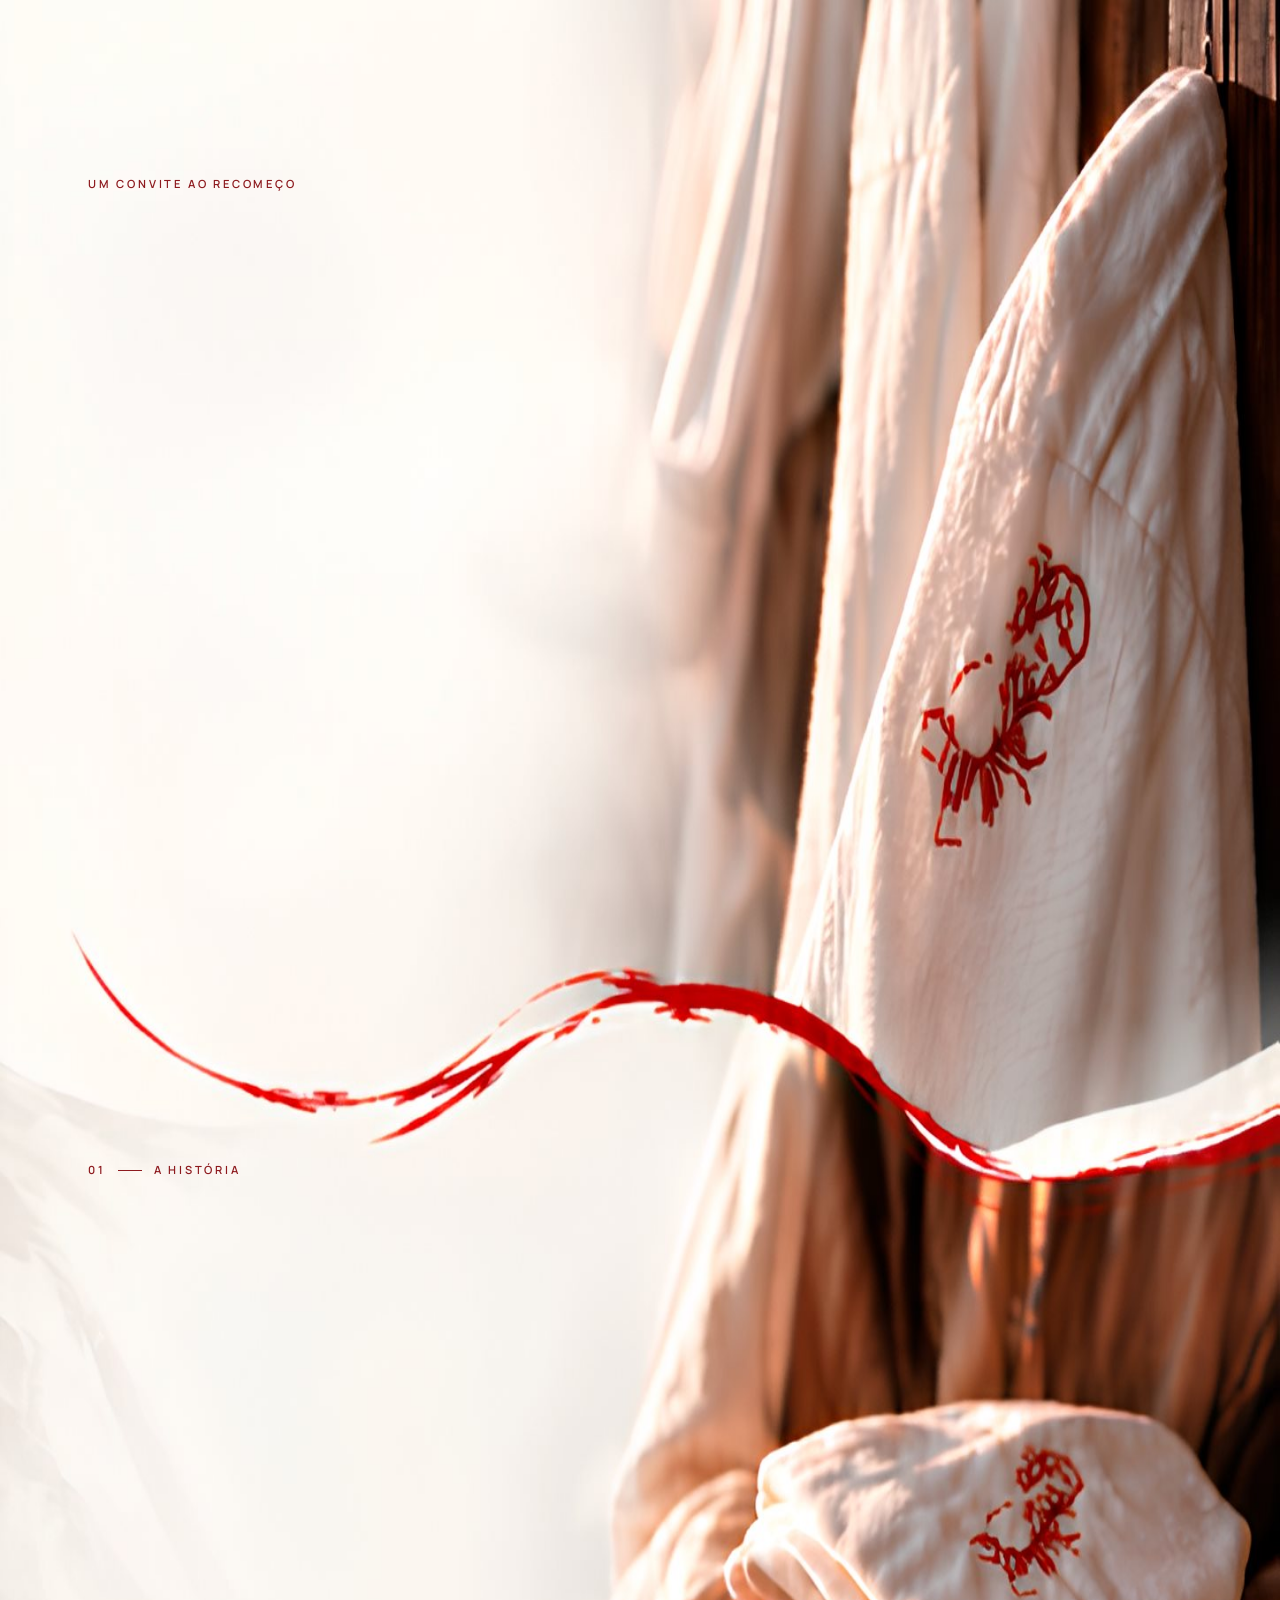
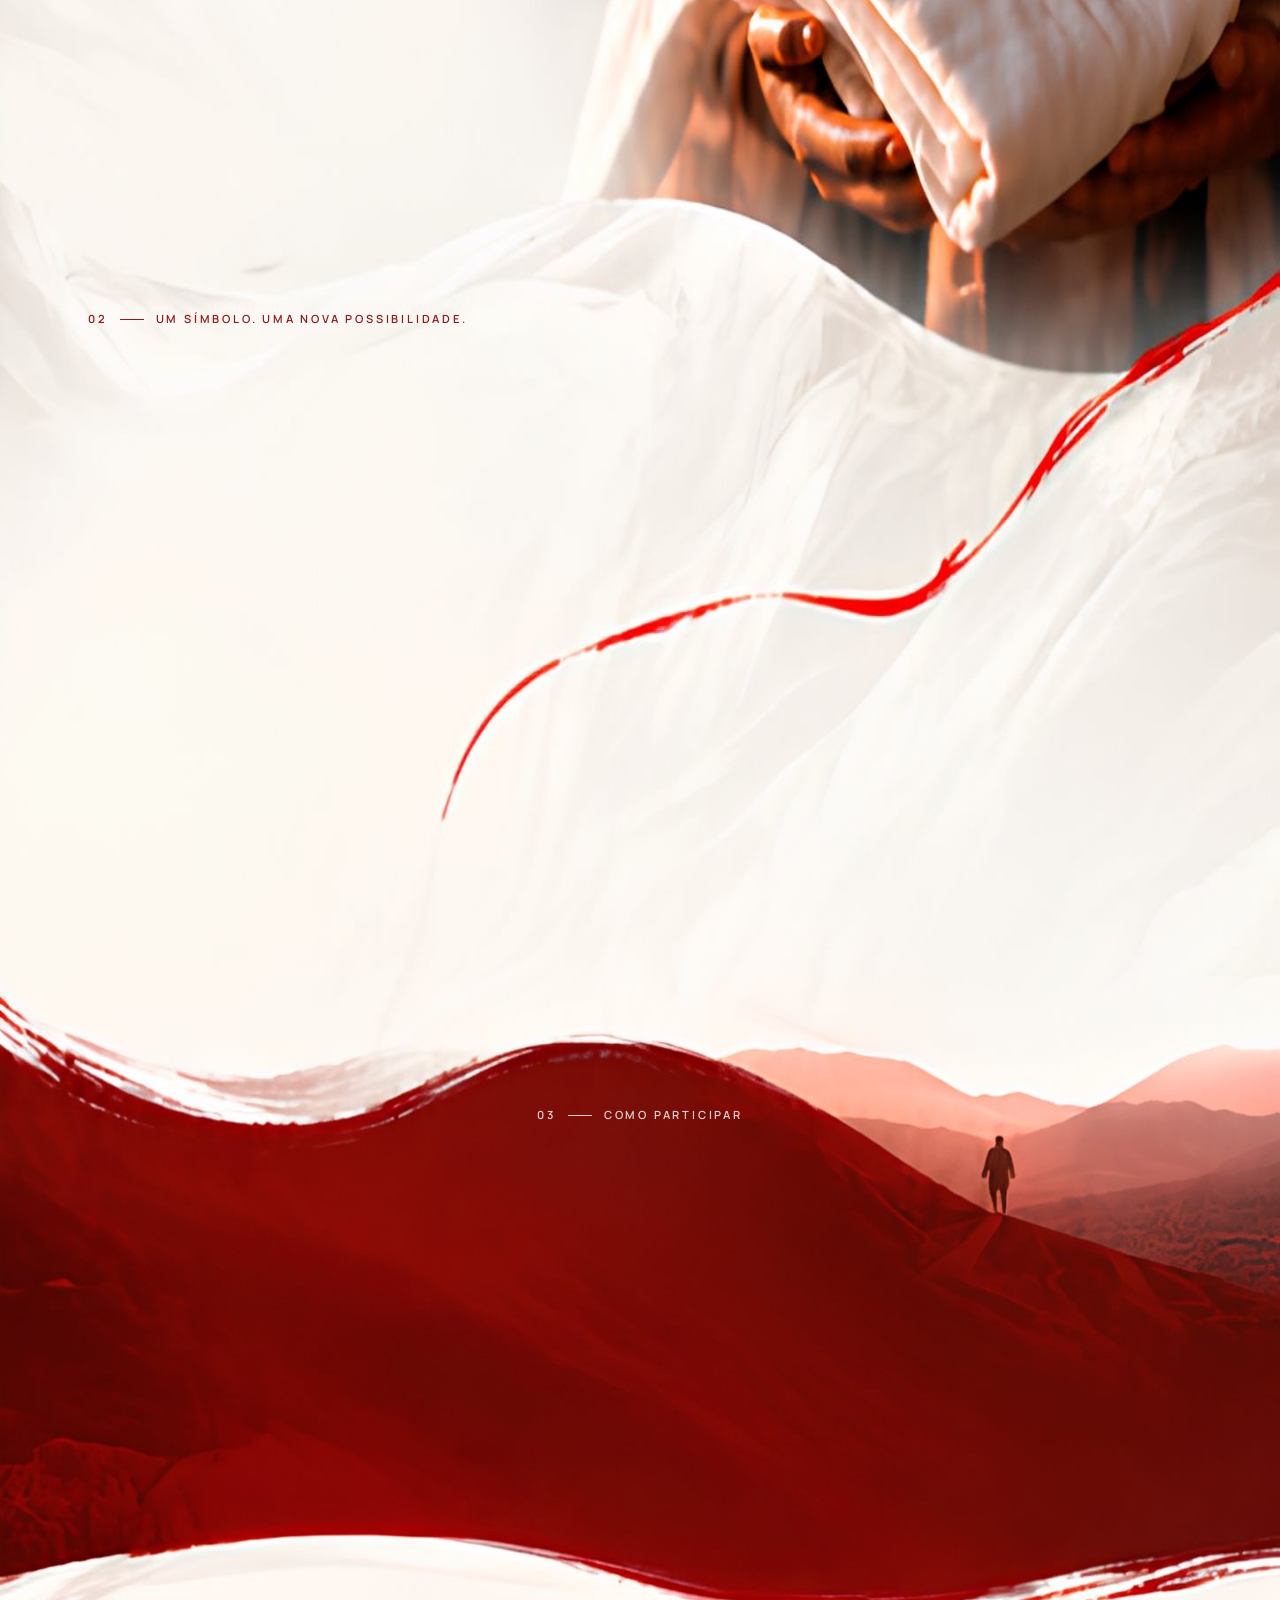
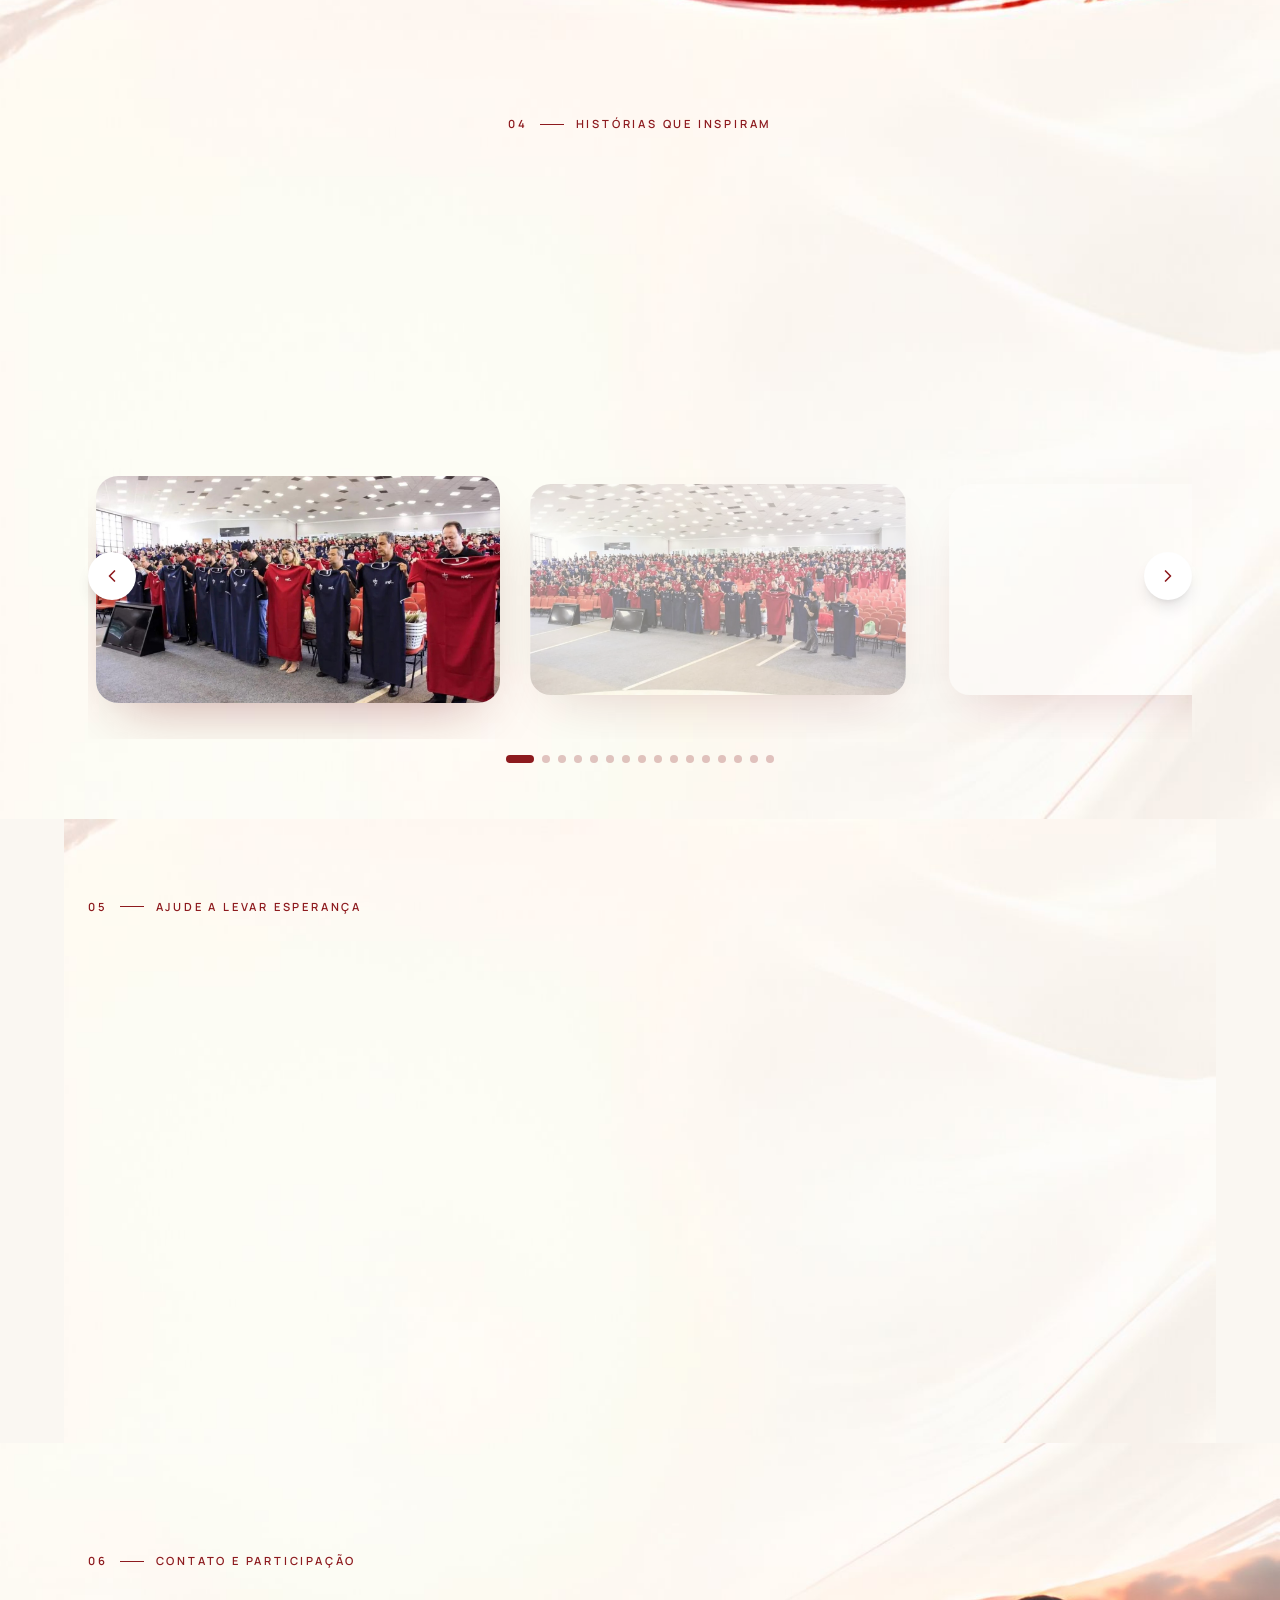
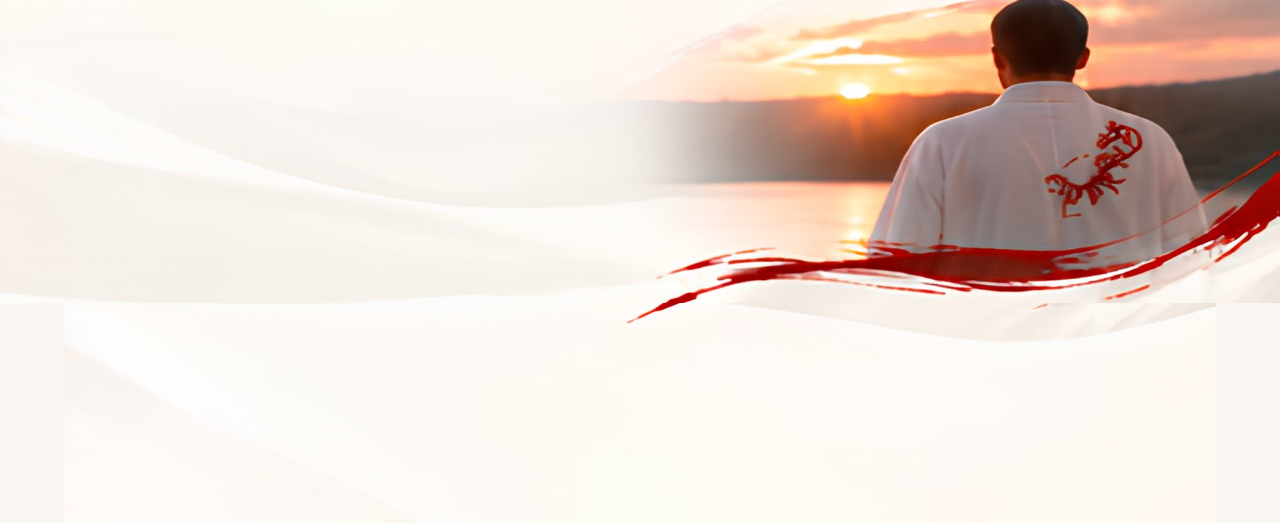
==== commit a74a34d5: "Site em /roupaodafe/ (export estatico com base)" ====
--- a/index.html
+++ b/index.html
@@ -1 +1 @@
-<!DOCTYPE html><html lang="pt-BR"><head><meta charSet="utf-8"/><meta name="viewport" content="width=device-width, initial-scale=1"/><link rel="preload" as="image" href="/assets/logo-D1OF20zM.png"/><link rel="preload" as="image" href="/assets/fundo-camada-2-Dik-gKnp.jpg"/><link rel="preload" as="image" href="/assets/fundo-camada-3-C-cZiKA8.jpg"/><link rel="preload" as="image" href="/assets/fundo-camada-4-BksgovMa.jpg"/><link rel="preload" as="image" href="/assets/fundo-camada-5-Cnemk6jQ.jpg"/><link rel="preload" as="image" href="/assets/fundo-camada-6-Cr2CNNAV.jpg"/><link rel="preload" as="image" href="/assets/Imagem1-DZ31qnv6.jpg"/><link rel="preload" as="image" href="/assets/Imagem2-DXiOQoN8.jpg"/><link rel="preload" as="image" href="/assets/Imagem3-DpJeOW_8.jpg"/><link rel="preload" as="image" href="/assets/fundo-camada-7-Ckw3gf4R.jpg"/><link rel="stylesheet" href="/assets/styles-K0x5SFQ6.css" data-precedence="default"/><link rel="stylesheet" href="https://fonts.googleapis.com/css2?family=DM+Serif+Display:ital@0;1&amp;family=Manrope:wght@400;500;600;700&amp;display=swap" data-precedence="default"/><link rel="stylesheet" href="/assets/index-fOJvfYOR.css" data-precedence="default"/><link rel="preload" as="image" href="/assets/fundo-camada-8-DYi0pK9D.jpg"/><title>Roupão da Fé — Uma história pode recomeçar</title><meta name="author" content="Lovable"/><meta name="twitter:site" content="@Lovable"/><meta name="description" content="Iniciativa missionária de acolhimento, esperança e reconexão espiritual. Conheça, participe e contribua."/><meta property="og:title" content="Roupão da Fé — Uma história pode recomeçar"/><meta property="og:description" content="Um gesto de amor pode abrir caminho para o reencontro com a fé."/><meta property="og:type" content="website"/><meta name="twitter:card" content="summary_large_image"/><link rel="modulepreload" href="/assets/index-DVHosG4B.js"/><link rel="modulepreload" href="/assets/routes-DI0g_qR0.js"/><link rel="modulepreload" href="/assets/site-chrome-CxPTZEd2.js"/><link rel="preconnect" href="https://fonts.googleapis.com"/><link rel="icon" href="/favicon.png" type="image/png"/></head><body><div aria-hidden="true" class="fixed inset-x-0 top-0 z-50 h-[3px] origin-left bg-primary" style="transform:scaleX(0)"></div><!--$--><main class="relative overflow-hidden bg-[#faf7f2]"><div class="relative z-10"><header class="transition-[background-color,box-shadow] duration-500 absolute inset-x-0 top-0 z-20" style="opacity:0;transform:translateY(-32px)"><div aria-hidden="true" class="absolute inset-0 bg-[#faf7f2]/85 shadow-[0_8px_30px_-12px_rgba(120,20,20,0.25)] backdrop-blur-xl" style="opacity:0"></div><div class="mx-auto flex max-w-6xl items-center justify-between px-6 py-5"><a href="#inicio" class="flex items-center gap-2.5" tabindex="0"><img src="/assets/logo-D1OF20zM.png" alt="Roupão da Fé" class="h-10 w-auto object-contain"/><span class="text-[13px] font-bold leading-[1.1] tracking-[0.08em]">ROUPÃO<br/>DA FÉ</span></a><nav class="hidden gap-7 text-[11px] font-semibold tracking-wide md:flex"><a href="#inicio" class="text-primary" style="opacity:0;transform:translateY(-12px)">Início</a><a href="#projeto" class="text-foreground/70 hover:text-primary" style="opacity:0;transform:translateY(-12px)">O Projeto</a><a href="#participar" class="text-foreground/70 hover:text-primary" style="opacity:0;transform:translateY(-12px)">Como Participar</a><a href="#historias" class="text-foreground/70 hover:text-primary" style="opacity:0;transform:translateY(-12px)">Histórias</a><a href="#doar" class="text-foreground/70 hover:text-primary" style="opacity:0;transform:translateY(-12px)">Doar</a><a href="#contato" class="text-foreground/70 hover:text-primary" style="opacity:0;transform:translateY(-12px)">Contato</a></nav><a href="#doar" class="btn-solid !rounded-full !px-5 !py-2.5 !text-[11px]" tabindex="0" style="opacity:0;transform:scale(0.9)">Quero contribuir</a></div></header><section id="inicio" class="relative min-h-[68vw]"><div aria-hidden="true" class="pointer-events-none absolute inset-0 -z-10"><img src="/assets/fundo-camada-2-Dik-gKnp.jpg" alt="" class="h-full w-full object-fill"/></div><div class="relative mx-auto max-w-6xl px-6 pt-40 pb-16 md:pt-44" style="opacity:1;transform:none"><p class="eyebrow mb-5 flex items-center gap-3">Um convite ao recomeço</p><h1 aria-label="Uma história pode recomeçar." class="max-w-2xl text-6xl md:text-7xl" style="perspective:600px"><span class="inline-block overflow-hidden pb-[0.08em] -mb-[0.08em] align-bottom"><span class="inline-block origin-bottom-left" style="opacity:0;transform:translateY(115%) rotate(4deg)">Uma</span><span aria-hidden="true"> </span></span><span class="inline-block overflow-hidden pb-[0.08em] -mb-[0.08em] align-bottom"><span class="inline-block origin-bottom-left" style="opacity:0;transform:translateY(115%) rotate(4deg)">história</span><span aria-hidden="true"> </span></span><br/><span class="inline-block overflow-hidden pb-[0.08em] -mb-[0.08em] align-bottom"><span class="inline-block origin-bottom-left" style="opacity:0;transform:translateY(115%) rotate(4deg)">pode</span><span aria-hidden="true"> </span></span><span class="inline-block overflow-hidden pb-[0.08em] -mb-[0.08em] align-bottom"><span class="inline-block origin-bottom-left italic text-primary [.on-red_&amp;]:text-primary-foreground" style="opacity:0;transform:translateY(115%) rotate(4deg)">recomeçar.</span><span aria-hidden="true"> </span></span></h1><div style="opacity:0;transform:translateY(26px)"><p class="mt-7 max-w-md text-base leading-relaxed text-muted-foreground">Um gesto de amor pode abrir caminho para o reencontro com a fé. O Roupão da Fé é uma iniciativa missionária de acolhimento, esperança e reconexão espiritual.</p></div><div style="opacity:0;transform:translateY(26px)"><div class="mt-9 flex flex-wrap gap-4"><a href="#projeto" class="btn-solid !px-7 !py-4 !text-sm" tabindex="0">Conheça o projeto <svg xmlns="http://www.w3.org/2000/svg" width="16" height="16" viewBox="0 0 24 24" fill="none" stroke="currentColor" stroke-width="2" stroke-linecap="round" stroke-linejoin="round" class="lucide lucide-arrow-right" aria-hidden="true"><path d="M5 12h14"></path><path d="m12 5 7 7-7 7"></path></svg></a><a href="#doar" class="btn-outline !bg-transparent !px-7 !py-4 !text-sm" tabindex="0">Quero contribuir</a></div></div><div style="opacity:0;transform:translateY(26px)"><a href="#projeto" class="mt-14 flex w-fit items-center gap-2 text-[11px] font-semibold"><span class="grid h-5 w-5 place-items-center rounded-full border border-primary text-primary"><svg xmlns="http://www.w3.org/2000/svg" width="12" height="12" viewBox="0 0 24 24" fill="none" stroke="currentColor" stroke-width="2" stroke-linecap="round" stroke-linejoin="round" class="lucide lucide-chevron-down" aria-hidden="true"><path d="m6 9 6 6 6-6"></path></svg></span>Role para descobrir</a></div></div></section><section id="projeto" class="relative min-h-[44vw]"><div aria-hidden="true" class="pointer-events-none absolute inset-0 -z-10"><img src="/assets/fundo-camada-3-C-cZiKA8.jpg" alt="" class="h-full w-full object-fill"/></div><div class="mx-auto grid max-w-6xl items-center gap-12 px-6 pt-64 pb-20 md:grid-cols-[1fr_1fr]"><div style="transform:translateY(36px)"><p class="eyebrow mb-5 flex items-center gap-3"><span>01</span><span class="h-px w-6 bg-current"></span>A história</p><h2 aria-label="Mais do que um roupão. Um convite para voltar." class="text-5xl md:text-6xl" style="perspective:600px"><span class="inline-block overflow-hidden pb-[0.08em] -mb-[0.08em] align-bottom"><span class="inline-block origin-bottom-left" style="opacity:0;transform:translateY(70%) rotate(2deg)">Mais</span><span aria-hidden="true"> </span></span><span class="inline-block overflow-hidden pb-[0.08em] -mb-[0.08em] align-bottom"><span class="inline-block origin-bottom-left" style="opacity:0;transform:translateY(70%) rotate(2deg)">do</span><span aria-hidden="true"> </span></span><span class="inline-block overflow-hidden pb-[0.08em] -mb-[0.08em] align-bottom"><span class="inline-block origin-bottom-left" style="opacity:0;transform:translateY(70%) rotate(2deg)">que</span><span aria-hidden="true"> </span></span><br/><span class="inline-block overflow-hidden pb-[0.08em] -mb-[0.08em] align-bottom"><span class="inline-block origin-bottom-left" style="opacity:0;transform:translateY(70%) rotate(2deg)">um</span><span aria-hidden="true"> </span></span><span class="inline-block overflow-hidden pb-[0.08em] -mb-[0.08em] align-bottom"><span class="inline-block origin-bottom-left" style="opacity:0;transform:translateY(70%) rotate(2deg)">roupão.</span><span aria-hidden="true"> </span></span><br/><span class="inline-block overflow-hidden pb-[0.08em] -mb-[0.08em] align-bottom"><span class="inline-block origin-bottom-left italic text-primary [.on-red_&amp;]:text-primary-foreground" style="opacity:0;transform:translateY(70%) rotate(2deg)">Um</span><span aria-hidden="true"> </span></span><span class="inline-block overflow-hidden pb-[0.08em] -mb-[0.08em] align-bottom"><span class="inline-block origin-bottom-left italic text-primary [.on-red_&amp;]:text-primary-foreground" style="opacity:0;transform:translateY(70%) rotate(2deg)">convite</span><span aria-hidden="true"> </span></span><br/><span class="inline-block overflow-hidden pb-[0.08em] -mb-[0.08em] align-bottom"><span class="inline-block origin-bottom-left italic text-primary [.on-red_&amp;]:text-primary-foreground" style="opacity:0;transform:translateY(70%) rotate(2deg)">para</span><span aria-hidden="true"> </span></span><span class="inline-block overflow-hidden pb-[0.08em] -mb-[0.08em] align-bottom"><span class="inline-block origin-bottom-left italic text-primary [.on-red_&amp;]:text-primary-foreground" style="opacity:0;transform:translateY(70%) rotate(2deg)">voltar.</span><span aria-hidden="true"> </span></span></h2><div style="opacity:0;transform:translateY(30px)"><p class="mt-7 max-w-md text-[15px] leading-relaxed text-muted-foreground">Idealizado por Marcos Camilo em 2011, o Roupão da Fé nasceu do desejo de alcançar pessoas que se afastaram da igreja, oferecendo acolhimento, amizade e um convite para uma nova oportunidade de caminhar com Cristo.</p></div><div style="opacity:0;transform:translateY(30px)"><a href="#historias" class="group mt-7 inline-flex items-center gap-2 text-xs font-bold underline underline-offset-4">Conheça a história completa<svg xmlns="http://www.w3.org/2000/svg" width="13" height="13" viewBox="0 0 24 24" fill="none" stroke="currentColor" stroke-width="2" stroke-linecap="round" stroke-linejoin="round" class="lucide lucide-arrow-right text-primary transition-transform duration-300 group-hover:translate-x-1.5" aria-hidden="true"><path d="M5 12h14"></path><path d="m12 5 7 7-7 7"></path></svg></a></div></div><div></div></div></section><section class="relative min-h-[51vw]"><div aria-hidden="true" class="pointer-events-none absolute inset-0 -z-10"><img src="/assets/fundo-camada-4-BksgovMa.jpg" alt="" class="h-full w-full object-fill"/></div><div class="mx-auto max-w-6xl px-6 pt-64 pb-16"><p class="eyebrow mb-5 flex items-center gap-3"><span>02</span><span class="h-px w-6 bg-current"></span>Um símbolo. Uma nova possibilidade.</p><h2 aria-label="Mais do que uma peça de roupa, um símbolo de esperança." class="max-w-2xl text-5xl md:text-6xl" style="perspective:600px"><span class="inline-block overflow-hidden pb-[0.08em] -mb-[0.08em] align-bottom"><span class="inline-block origin-bottom-left" style="opacity:0;transform:translateY(70%) rotate(2deg)">Mais</span><span aria-hidden="true"> </span></span><span class="inline-block overflow-hidden pb-[0.08em] -mb-[0.08em] align-bottom"><span class="inline-block origin-bottom-left" style="opacity:0;transform:translateY(70%) rotate(2deg)">do</span><span aria-hidden="true"> </span></span><span class="inline-block overflow-hidden pb-[0.08em] -mb-[0.08em] align-bottom"><span class="inline-block origin-bottom-left" style="opacity:0;transform:translateY(70%) rotate(2deg)">que</span><span aria-hidden="true"> </span></span><span class="inline-block overflow-hidden pb-[0.08em] -mb-[0.08em] align-bottom"><span class="inline-block origin-bottom-left" style="opacity:0;transform:translateY(70%) rotate(2deg)">uma</span><span aria-hidden="true"> </span></span><span class="inline-block overflow-hidden pb-[0.08em] -mb-[0.08em] align-bottom"><span class="inline-block origin-bottom-left" style="opacity:0;transform:translateY(70%) rotate(2deg)">peça</span><span aria-hidden="true"> </span></span><span class="inline-block overflow-hidden pb-[0.08em] -mb-[0.08em] align-bottom"><span class="inline-block origin-bottom-left" style="opacity:0;transform:translateY(70%) rotate(2deg)">de</span><span aria-hidden="true"> </span></span><span class="inline-block overflow-hidden pb-[0.08em] -mb-[0.08em] align-bottom"><span class="inline-block origin-bottom-left" style="opacity:0;transform:translateY(70%) rotate(2deg)">roupa,</span><span aria-hidden="true"> </span></span><span class="inline-block overflow-hidden pb-[0.08em] -mb-[0.08em] align-bottom"><span class="inline-block origin-bottom-left" style="opacity:0;transform:translateY(70%) rotate(2deg)">um</span><span aria-hidden="true"> </span></span><span class="inline-block overflow-hidden pb-[0.08em] -mb-[0.08em] align-bottom"><span class="inline-block origin-bottom-left" style="opacity:0;transform:translateY(70%) rotate(2deg)">símbolo</span><span aria-hidden="true"> </span></span><span class="inline-block overflow-hidden pb-[0.08em] -mb-[0.08em] align-bottom"><span class="inline-block origin-bottom-left" style="opacity:0;transform:translateY(70%) rotate(2deg)">de</span><span aria-hidden="true"> </span></span><span class="inline-block overflow-hidden pb-[0.08em] -mb-[0.08em] align-bottom"><span class="inline-block origin-bottom-left italic text-primary [.on-red_&amp;]:text-primary-foreground" style="opacity:0;transform:translateY(70%) rotate(2deg)">esperança.</span><span aria-hidden="true"> </span></span></h2><div class="mt-44 grid gap-12 md:grid-cols-3"><div style="opacity:0;transform:translateY(44px)"><div class="group w-fit"><span class="grid h-20 w-20 place-items-center rounded-2xl bg-primary/[0.06] transition-colors duration-500 group-hover:bg-primary/[0.12]"><svg xmlns="http://www.w3.org/2000/svg" width="24" height="24" viewBox="0 0 24 24" fill="none" stroke="currentColor" stroke-width="1.5" stroke-linecap="round" stroke-linejoin="round" class="lucide lucide-heart h-10 w-10 text-primary" aria-hidden="true"><path d="M2 9.5a5.5 5.5 0 0 1 9.591-3.676.56.56 0 0 0 .818 0A5.49 5.49 0 0 1 22 9.5c0 2.29-1.5 4-3 5.5l-5.492 5.313a2 2 0 0 1-3 .019L5 15c-1.5-1.5-3-3.2-3-5.5"></path></svg></span><h3 class="mt-5 text-2xl">Acolhimento</h3><p class="mt-2 max-w-xs text-sm leading-relaxed text-muted-foreground">Um gesto que demonstra que aquela pessoa continua sendo lembrada.</p><span class="mt-3 block h-0.5 w-8 origin-left scale-x-0 bg-primary transition-transform duration-500 group-hover:scale-x-100"></span></div></div><div style="opacity:0;transform:translateY(44px)"><div class="group w-fit"><span class="grid h-20 w-20 place-items-center rounded-2xl bg-primary/[0.06] transition-colors duration-500 group-hover:bg-primary/[0.12]"><svg xmlns="http://www.w3.org/2000/svg" width="24" height="24" viewBox="0 0 24 24" fill="none" stroke="currentColor" stroke-width="1.5" stroke-linecap="round" stroke-linejoin="round" class="lucide lucide-sprout h-10 w-10 text-primary" aria-hidden="true"><path d="M14 9.536V7a4 4 0 0 1 4-4h1.5a.5.5 0 0 1 .5.5V5a4 4 0 0 1-4 4 4 4 0 0 0-4 4c0 2 1 3 1 5a5 5 0 0 1-1 3"></path><path d="M4 9a5 5 0 0 1 8 4 5 5 0 0 1-8-4"></path><path d="M5 21h14"></path></svg></span><h3 class="mt-5 text-2xl">Esperança</h3><p class="mt-2 max-w-xs text-sm leading-relaxed text-muted-foreground">Uma oportunidade de reconstruir vínculos e retomar o relacionamento com a fé.</p><span class="mt-3 block h-0.5 w-8 origin-left scale-x-0 bg-primary transition-transform duration-500 group-hover:scale-x-100"></span></div></div><div style="opacity:0;transform:translateY(44px)"><div class="group w-fit"><span class="grid h-20 w-20 place-items-center rounded-2xl bg-primary/[0.06] transition-colors duration-500 group-hover:bg-primary/[0.12]"><svg xmlns="http://www.w3.org/2000/svg" width="24" height="24" viewBox="0 0 24 24" fill="none" stroke="currentColor" stroke-width="1.5" stroke-linecap="round" stroke-linejoin="round" class="lucide lucide-sunrise h-10 w-10 text-primary" aria-hidden="true"><path d="M12 2v8"></path><path d="m4.93 10.93 1.41 1.41"></path><path d="M2 18h2"></path><path d="M20 18h2"></path><path d="m19.07 10.93-1.41 1.41"></path><path d="M22 22H2"></path><path d="m8 6 4-4 4 4"></path><path d="M16 18a4 4 0 0 0-8 0"></path></svg></span><h3 class="mt-5 text-2xl">Recomeço</h3><p class="mt-2 max-w-xs text-sm leading-relaxed text-muted-foreground">Um símbolo de uma nova etapa da caminhada espiritual, respeitando o tempo de cada um.</p><span class="mt-3 block h-0.5 w-8 origin-left scale-x-0 bg-primary transition-transform duration-500 group-hover:scale-x-100"></span></div></div></div></div></section><section id="participar" class="on-red relative flex min-h-[51vw] items-center text-primary-foreground"><div aria-hidden="true" class="pointer-events-none absolute inset-0 -z-10"><img src="/assets/fundo-camada-5-Cnemk6jQ.jpg" alt="" class="h-full w-full object-fill"/></div><div class="mx-auto w-full max-w-4xl px-6 py-20 text-center"><p class="eyebrow mb-5 flex items-center gap-3 !text-primary-foreground/80 justify-center text-center"><span>03</span><span class="h-px w-6 bg-current"></span>Como participar</p><h2 aria-label="Fazer parte começa com um gesto." class="text-5xl text-primary-foreground md:text-6xl" style="perspective:600px"><span class="inline-block overflow-hidden pb-[0.08em] -mb-[0.08em] align-bottom"><span class="inline-block origin-bottom-left" style="opacity:0;transform:translateY(70%) rotate(2deg)">Fazer</span><span aria-hidden="true"> </span></span><span class="inline-block overflow-hidden pb-[0.08em] -mb-[0.08em] align-bottom"><span class="inline-block origin-bottom-left" style="opacity:0;transform:translateY(70%) rotate(2deg)">parte</span><span aria-hidden="true"> </span></span><br/><span class="inline-block overflow-hidden pb-[0.08em] -mb-[0.08em] align-bottom"><span class="inline-block origin-bottom-left" style="opacity:0;transform:translateY(70%) rotate(2deg)">começa</span><span aria-hidden="true"> </span></span><span class="inline-block overflow-hidden pb-[0.08em] -mb-[0.08em] align-bottom"><span class="inline-block origin-bottom-left" style="opacity:0;transform:translateY(70%) rotate(2deg)">com</span><span aria-hidden="true"> </span></span><br/><span class="inline-block overflow-hidden pb-[0.08em] -mb-[0.08em] align-bottom"><span class="inline-block origin-bottom-left italic text-primary [.on-red_&amp;]:text-primary-foreground" style="opacity:0;transform:translateY(70%) rotate(2deg)">um</span><span aria-hidden="true"> </span></span><span class="inline-block overflow-hidden pb-[0.08em] -mb-[0.08em] align-bottom"><span class="inline-block origin-bottom-left italic text-primary [.on-red_&amp;]:text-primary-foreground" style="opacity:0;transform:translateY(70%) rotate(2deg)">gesto.</span><span aria-hidden="true"> </span></span></h2><div style="opacity:0;transform:translateY(30px)"><p class="mx-auto mt-7 max-w-lg text-[15px] leading-relaxed text-primary-foreground/75">O manual completo de orientação — introdução, justificativa e o passo a passo em 17 etapas — está disponível em uma página dedicada.</p></div><div style="opacity:0;transform:translateY(30px)"><a href="/como-participar" target="_blank" rel="noreferrer" class="mt-9 inline-flex items-center gap-2 rounded-md bg-background px-6 py-3.5 text-xs font-bold text-primary" tabindex="0">Quero saber como participar <svg xmlns="http://www.w3.org/2000/svg" width="14" height="14" viewBox="0 0 24 24" fill="none" stroke="currentColor" stroke-width="2" stroke-linecap="round" stroke-linejoin="round" class="lucide lucide-arrow-right" aria-hidden="true"><path d="M5 12h14"></path><path d="m12 5 7 7-7 7"></path></svg></a></div></div></section><section id="historias" class="relative flex min-h-[58vw] w-full flex-col justify-center"><div aria-hidden="true" class="pointer-events-none absolute inset-0 -z-10"><img src="/assets/fundo-camada-6-Cr2CNNAV.jpg" alt="" class="h-full w-full object-fill"/></div><div class="mx-auto max-w-3xl px-6 pt-24 pb-12 text-center"><p class="eyebrow mb-5 flex items-center gap-3 justify-center text-center"><span>04</span><span class="h-px w-6 bg-current"></span>Histórias que inspiram</p><h2 aria-label="Cada recomeço tem sua própria história." class="text-center text-5xl md:text-6xl" style="perspective:600px"><span class="inline-block overflow-hidden pb-[0.08em] -mb-[0.08em] align-bottom"><span class="inline-block origin-bottom-left" style="opacity:0;transform:translateY(70%) rotate(2deg)">Cada</span><span aria-hidden="true"> </span></span><span class="inline-block overflow-hidden pb-[0.08em] -mb-[0.08em] align-bottom"><span class="inline-block origin-bottom-left" style="opacity:0;transform:translateY(70%) rotate(2deg)">recomeço</span><span aria-hidden="true"> </span></span><span class="inline-block overflow-hidden pb-[0.08em] -mb-[0.08em] align-bottom"><span class="inline-block origin-bottom-left" style="opacity:0;transform:translateY(70%) rotate(2deg)">tem</span><span aria-hidden="true"> </span></span><span class="inline-block overflow-hidden pb-[0.08em] -mb-[0.08em] align-bottom"><span class="inline-block origin-bottom-left" style="opacity:0;transform:translateY(70%) rotate(2deg)">sua</span><span aria-hidden="true"> </span></span><span class="inline-block overflow-hidden pb-[0.08em] -mb-[0.08em] align-bottom"><span class="inline-block origin-bottom-left italic text-primary [.on-red_&amp;]:text-primary-foreground" style="opacity:0;transform:translateY(70%) rotate(2deg)">própria</span><span aria-hidden="true"> </span></span><span class="inline-block overflow-hidden pb-[0.08em] -mb-[0.08em] align-bottom"><span class="inline-block origin-bottom-left italic text-primary [.on-red_&amp;]:text-primary-foreground" style="opacity:0;transform:translateY(70%) rotate(2deg)">história.</span><span aria-hidden="true"> </span></span></h2><div style="opacity:0;transform:translateY(30px)"><p class="mx-auto mt-7 max-w-lg text-base leading-relaxed text-muted-foreground">São pessoas reais, experiências verdadeiras e testemunhos de esperança. Histórias de quem decidiu retornar e reencontrar seu caminho com Cristo.</p></div><div style="opacity:0;transform:translateY(30px)"><a href="#" class="group mt-7 inline-flex items-center gap-2 text-sm font-semibold underline underline-offset-4">Ver mais histórias<svg xmlns="http://www.w3.org/2000/svg" width="14" height="14" viewBox="0 0 24 24" fill="none" stroke="currentColor" stroke-width="2" stroke-linecap="round" stroke-linejoin="round" class="lucide lucide-arrow-right text-primary transition-transform duration-300 group-hover:translate-x-1.5" aria-hidden="true"><path d="M5 12h14"></path><path d="m12 5 7 7-7 7"></path></svg></a></div></div><div class="relative mx-auto w-full max-w-6xl px-6 pb-14"><div class="relative"><div class="overflow-hidden"><div class="flex w-full"><div class="w-full shrink-0 grow-0 basis-[88%] px-2 sm:basis-[68%] md:basis-[52%] lg:basis-[44%] xl:basis-[38%]"><div class="aspect-video w-full overflow-hidden rounded-3xl bg-white/50 shadow-[0_25px_60px_-25px_rgba(120,20,20,0.4)]" style="opacity:1;transform:none"><img src="/assets/Imagem1-DZ31qnv6.jpg" alt="História do projeto Roupão da Fé 1" loading="eager" decoding="async" draggable="false" class="h-full w-full object-cover"/></div><div class="flex h-9 items-start justify-center pt-2"><p class="text-center text-xs font-semibold tracking-wide text-muted-foreground" style="opacity:0;transform:translateY(8px)">História <!-- -->1<!-- --> — um recomeço</p></div></div><div class="w-full shrink-0 grow-0 basis-[88%] px-2 sm:basis-[68%] md:basis-[52%] lg:basis-[44%] xl:basis-[38%]"><div class="aspect-video w-full overflow-hidden rounded-3xl bg-white/50 shadow-[0_25px_60px_-25px_rgba(120,20,20,0.4)]" style="opacity:0.5;transform:scale(0.93)"><img src="/assets/Imagem2-DXiOQoN8.jpg" alt="História do projeto Roupão da Fé 2" loading="eager" decoding="async" draggable="false" class="h-full w-full object-cover"/></div><div class="flex h-9 items-start justify-center pt-2"></div></div><div class="w-full shrink-0 grow-0 basis-[88%] px-2 sm:basis-[68%] md:basis-[52%] lg:basis-[44%] xl:basis-[38%]"><div class="aspect-video w-full overflow-hidden rounded-3xl bg-white/50 shadow-[0_25px_60px_-25px_rgba(120,20,20,0.4)]" style="opacity:0.5;transform:scale(0.93)"><img src="/assets/Imagem3-DpJeOW_8.jpg" alt="História do projeto Roupão da Fé 3" loading="eager" decoding="async" draggable="false" class="h-full w-full object-cover"/></div><div class="flex h-9 items-start justify-center pt-2"></div></div><div class="w-full shrink-0 grow-0 basis-[88%] px-2 sm:basis-[68%] md:basis-[52%] lg:basis-[44%] xl:basis-[38%]"><div class="aspect-video w-full overflow-hidden rounded-3xl bg-white/50 shadow-[0_25px_60px_-25px_rgba(120,20,20,0.4)]" style="opacity:0.5;transform:scale(0.93)"><img src="/assets/Imagem4-8sWJJKQL.jpg" alt="História do projeto Roupão da Fé 4" loading="lazy" decoding="async" draggable="false" class="h-full w-full object-cover"/></div><div class="flex h-9 items-start justify-center pt-2"></div></div><div class="w-full shrink-0 grow-0 basis-[88%] px-2 sm:basis-[68%] md:basis-[52%] lg:basis-[44%] xl:basis-[38%]"><div class="aspect-video w-full overflow-hidden rounded-3xl bg-white/50 shadow-[0_25px_60px_-25px_rgba(120,20,20,0.4)]" style="opacity:0.5;transform:scale(0.93)"><img src="/assets/Imagem5-BSH41SJX.jpg" alt="História do projeto Roupão da Fé 5" loading="lazy" decoding="async" draggable="false" class="h-full w-full object-cover"/></div><div class="flex h-9 items-start justify-center pt-2"></div></div><div class="w-full shrink-0 grow-0 basis-[88%] px-2 sm:basis-[68%] md:basis-[52%] lg:basis-[44%] xl:basis-[38%]"><div class="aspect-video w-full overflow-hidden rounded-3xl bg-white/50 shadow-[0_25px_60px_-25px_rgba(120,20,20,0.4)]" style="opacity:0.5;transform:scale(0.93)"><img src="/assets/Imagem6-CLbEZAIf.jpg" alt="História do projeto Roupão da Fé 6" loading="lazy" decoding="async" draggable="false" class="h-full w-full object-cover"/></div><div class="flex h-9 items-start justify-center pt-2"></div></div><div class="w-full shrink-0 grow-0 basis-[88%] px-2 sm:basis-[68%] md:basis-[52%] lg:basis-[44%] xl:basis-[38%]"><div class="aspect-video w-full overflow-hidden rounded-3xl bg-white/50 shadow-[0_25px_60px_-25px_rgba(120,20,20,0.4)]" style="opacity:0.5;transform:scale(0.93)"><img src="/assets/Imagem7-Cual7IDt.jpg" alt="História do projeto Roupão da Fé 7" loading="lazy" decoding="async" draggable="false" class="h-full w-full object-cover"/></div><div class="flex h-9 items-start justify-center pt-2"></div></div><div class="w-full shrink-0 grow-0 basis-[88%] px-2 sm:basis-[68%] md:basis-[52%] lg:basis-[44%] xl:basis-[38%]"><div class="aspect-video w-full overflow-hidden rounded-3xl bg-white/50 shadow-[0_25px_60px_-25px_rgba(120,20,20,0.4)]" style="opacity:0.5;transform:scale(0.93)"><img src="/assets/Imagem8-OUylgyHA.jpg" alt="História do projeto Roupão da Fé 8" loading="lazy" decoding="async" draggable="false" class="h-full w-full object-cover"/></div><div class="flex h-9 items-start justify-center pt-2"></div></div><div class="w-full shrink-0 grow-0 basis-[88%] px-2 sm:basis-[68%] md:basis-[52%] lg:basis-[44%] xl:basis-[38%]"><div class="aspect-video w-full overflow-hidden rounded-3xl bg-white/50 shadow-[0_25px_60px_-25px_rgba(120,20,20,0.4)]" style="opacity:0.5;transform:scale(0.93)"><img src="/assets/Imagem9-D_FqVWqy.jpg" alt="História do projeto Roupão da Fé 9" loading="lazy" decoding="async" draggable="false" class="h-full w-full object-cover"/></div><div class="flex h-9 items-start justify-center pt-2"></div></div><div class="w-full shrink-0 grow-0 basis-[88%] px-2 sm:basis-[68%] md:basis-[52%] lg:basis-[44%] xl:basis-[38%]"><div class="aspect-video w-full overflow-hidden rounded-3xl bg-white/50 shadow-[0_25px_60px_-25px_rgba(120,20,20,0.4)]" style="opacity:0.5;transform:scale(0.93)"><img src="/assets/Imagem10-CEFd9G50.jpg" alt="História do projeto Roupão da Fé 10" loading="lazy" decoding="async" draggable="false" class="h-full w-full object-cover"/></div><div class="flex h-9 items-start justify-center pt-2"></div></div><div class="w-full shrink-0 grow-0 basis-[88%] px-2 sm:basis-[68%] md:basis-[52%] lg:basis-[44%] xl:basis-[38%]"><div class="aspect-video w-full overflow-hidden rounded-3xl bg-white/50 shadow-[0_25px_60px_-25px_rgba(120,20,20,0.4)]" style="opacity:0.5;transform:scale(0.93)"><img src="/assets/Imagem11-D1B6YFNn.jpg" alt="História do projeto Roupão da Fé 11" loading="lazy" decoding="async" draggable="false" class="h-full w-full object-cover"/></div><div class="flex h-9 items-start justify-center pt-2"></div></div><div class="w-full shrink-0 grow-0 basis-[88%] px-2 sm:basis-[68%] md:basis-[52%] lg:basis-[44%] xl:basis-[38%]"><div class="aspect-video w-full overflow-hidden rounded-3xl bg-white/50 shadow-[0_25px_60px_-25px_rgba(120,20,20,0.4)]" style="opacity:0.5;transform:scale(0.93)"><img src="/assets/Imagem9-D_FqVWqy.jpg" alt="História do projeto Roupão da Fé 12" loading="lazy" decoding="async" draggable="false" class="h-full w-full object-cover"/></div><div class="flex h-9 items-start justify-center pt-2"></div></div><div class="w-full shrink-0 grow-0 basis-[88%] px-2 sm:basis-[68%] md:basis-[52%] lg:basis-[44%] xl:basis-[38%]"><div class="aspect-video w-full overflow-hidden rounded-3xl bg-white/50 shadow-[0_25px_60px_-25px_rgba(120,20,20,0.4)]" style="opacity:0.5;transform:scale(0.93)"><img src="/assets/Imagem13-BPceTrjD.jpg" alt="História do projeto Roupão da Fé 13" loading="lazy" decoding="async" draggable="false" class="h-full w-full object-cover"/></div><div class="flex h-9 items-start justify-center pt-2"></div></div><div class="w-full shrink-0 grow-0 basis-[88%] px-2 sm:basis-[68%] md:basis-[52%] lg:basis-[44%] xl:basis-[38%]"><div class="aspect-video w-full overflow-hidden rounded-3xl bg-white/50 shadow-[0_25px_60px_-25px_rgba(120,20,20,0.4)]" style="opacity:0.5;transform:scale(0.93)"><img src="/assets/Imagem14-C4VG6Gkk.jpg" alt="História do projeto Roupão da Fé 14" loading="lazy" decoding="async" draggable="false" class="h-full w-full object-cover"/></div><div class="flex h-9 items-start justify-center pt-2"></div></div><div class="w-full shrink-0 grow-0 basis-[88%] px-2 sm:basis-[68%] md:basis-[52%] lg:basis-[44%] xl:basis-[38%]"><div class="aspect-video w-full overflow-hidden rounded-3xl bg-white/50 shadow-[0_25px_60px_-25px_rgba(120,20,20,0.4)]" style="opacity:0.5;transform:scale(0.93)"><img src="/assets/Imagem15-DhWhVm0d.jpg" alt="História do projeto Roupão da Fé 15" loading="lazy" decoding="async" draggable="false" class="h-full w-full object-cover"/></div><div class="flex h-9 items-start justify-center pt-2"></div></div><div class="w-full shrink-0 grow-0 basis-[88%] px-2 sm:basis-[68%] md:basis-[52%] lg:basis-[44%] xl:basis-[38%]"><div class="aspect-video w-full overflow-hidden rounded-3xl bg-white/50 shadow-[0_25px_60px_-25px_rgba(120,20,20,0.4)]" style="opacity:0.5;transform:scale(0.93)"><img src="/assets/Imagem16-EvyxMZt2.jpg" alt="História do projeto Roupão da Fé 16" loading="lazy" decoding="async" draggable="false" class="h-full w-full object-cover"/></div><div class="flex h-9 items-start justify-center pt-2"></div></div></div></div><button aria-label="Anterior" class="absolute top-[38%] -left-1 grid h-12 w-12 -translate-y-1/2 place-items-center rounded-full bg-card text-primary shadow-lg transition-transform hover:scale-110 md:left-0"><svg xmlns="http://www.w3.org/2000/svg" width="20" height="20" viewBox="0 0 24 24" fill="none" stroke="currentColor" stroke-width="2" stroke-linecap="round" stroke-linejoin="round" class="lucide lucide-chevron-left" aria-hidden="true"><path d="m15 18-6-6 6-6"></path></svg></button><button aria-label="Próximo" class="absolute top-[38%] -right-1 grid h-12 w-12 -translate-y-1/2 place-items-center rounded-full bg-card text-primary shadow-lg transition-transform hover:scale-110 md:right-0"><svg xmlns="http://www.w3.org/2000/svg" width="20" height="20" viewBox="0 0 24 24" fill="none" stroke="currentColor" stroke-width="2" stroke-linecap="round" stroke-linejoin="round" class="lucide lucide-chevron-right" aria-hidden="true"><path d="m9 18 6-6-6-6"></path></svg></button></div><div class="mt-4 flex w-full items-center justify-center gap-2"><button aria-label="Ir para a história 1" class="h-2 cursor-pointer rounded-full transition-all duration-400 w-7 bg-primary"></button><button aria-label="Ir para a história 2" class="h-2 cursor-pointer rounded-full transition-all duration-400 w-2 bg-primary/25 hover:bg-primary/50"></button><button aria-label="Ir para a história 3" class="h-2 cursor-pointer rounded-full transition-all duration-400 w-2 bg-primary/25 hover:bg-primary/50"></button><button aria-label="Ir para a história 4" class="h-2 cursor-pointer rounded-full transition-all duration-400 w-2 bg-primary/25 hover:bg-primary/50"></button><button aria-label="Ir para a história 5" class="h-2 cursor-pointer rounded-full transition-all duration-400 w-2 bg-primary/25 hover:bg-primary/50"></button><button aria-label="Ir para a história 6" class="h-2 cursor-pointer rounded-full transition-all duration-400 w-2 bg-primary/25 hover:bg-primary/50"></button><button aria-label="Ir para a história 7" class="h-2 cursor-pointer rounded-full transition-all duration-400 w-2 bg-primary/25 hover:bg-primary/50"></button><button aria-label="Ir para a história 8" class="h-2 cursor-pointer rounded-full transition-all duration-400 w-2 bg-primary/25 hover:bg-primary/50"></button><button aria-label="Ir para a história 9" class="h-2 cursor-pointer rounded-full transition-all duration-400 w-2 bg-primary/25 hover:bg-primary/50"></button><button aria-label="Ir para a história 10" class="h-2 cursor-pointer rounded-full transition-all duration-400 w-2 bg-primary/25 hover:bg-primary/50"></button><button aria-label="Ir para a história 11" class="h-2 cursor-pointer rounded-full transition-all duration-400 w-2 bg-primary/25 hover:bg-primary/50"></button><button aria-label="Ir para a história 12" class="h-2 cursor-pointer rounded-full transition-all duration-400 w-2 bg-primary/25 hover:bg-primary/50"></button><button aria-label="Ir para a história 13" class="h-2 cursor-pointer rounded-full transition-all duration-400 w-2 bg-primary/25 hover:bg-primary/50"></button><button aria-label="Ir para a história 14" class="h-2 cursor-pointer rounded-full transition-all duration-400 w-2 bg-primary/25 hover:bg-primary/50"></button><button aria-label="Ir para a história 15" class="h-2 cursor-pointer rounded-full transition-all duration-400 w-2 bg-primary/25 hover:bg-primary/50"></button><button aria-label="Ir para a história 16" class="h-2 cursor-pointer rounded-full transition-all duration-400 w-2 bg-primary/25 hover:bg-primary/50"></button></div></div></section><section id="doar" class="relative mx-auto grid min-h-[31vw] w-full max-w-6xl items-start gap-12 px-6 pt-20 pb-14 md:grid-cols-[1.1fr_auto_0.9fr_1fr]"><div aria-hidden="true" class="pointer-events-none absolute inset-0 -z-10"><img src="/assets/fundo-camada-6-Cr2CNNAV.jpg" alt="" class="h-full w-full object-fill"/></div><div><p class="eyebrow mb-5 flex items-center gap-3"><span>05</span><span class="h-px w-6 bg-current"></span>Ajude a levar esperança</p><h2 aria-label="Sua contribuição faz a diferença." class="text-5xl md:text-6xl" style="perspective:600px"><span class="inline-block overflow-hidden pb-[0.08em] -mb-[0.08em] align-bottom"><span class="inline-block origin-bottom-left" style="opacity:0;transform:translateY(70%) rotate(2deg)">Sua</span><span aria-hidden="true"> </span></span><span class="inline-block overflow-hidden pb-[0.08em] -mb-[0.08em] align-bottom"><span class="inline-block origin-bottom-left" style="opacity:0;transform:translateY(70%) rotate(2deg)">contribuição</span><span aria-hidden="true"> </span></span><span class="inline-block overflow-hidden pb-[0.08em] -mb-[0.08em] align-bottom"><span class="inline-block origin-bottom-left italic text-primary [.on-red_&amp;]:text-primary-foreground" style="opacity:0;transform:translateY(70%) rotate(2deg)">faz</span><span aria-hidden="true"> </span></span><span class="inline-block overflow-hidden pb-[0.08em] -mb-[0.08em] align-bottom"><span class="inline-block origin-bottom-left italic text-primary [.on-red_&amp;]:text-primary-foreground" style="opacity:0;transform:translateY(70%) rotate(2deg)">a</span><span aria-hidden="true"> </span></span><span class="inline-block overflow-hidden pb-[0.08em] -mb-[0.08em] align-bottom"><span class="inline-block origin-bottom-left italic text-primary [.on-red_&amp;]:text-primary-foreground" style="opacity:0;transform:translateY(70%) rotate(2deg)">diferença.</span><span aria-hidden="true"> </span></span></h2><div style="opacity:0;transform:translateY(30px)"><p class="mt-5 max-w-sm text-[15px] leading-relaxed text-muted-foreground">Seu apoio pode ajudar na aquisição de roupões e nos materiais utilizados nas ações missionárias do projeto.</p></div><div style="opacity:0;transform:translateY(30px)"><div class="mt-6 flex flex-wrap gap-2"><button class="relative rounded-md px-4 py-2 text-[11px] font-semibold transition-colors duration-300 text-primary-foreground" tabindex="0"><span class="absolute inset-0 rounded-md bg-primary"></span><span class="relative z-10">R$ 25</span></button><button class="relative rounded-md px-4 py-2 text-[11px] font-semibold transition-colors duration-300 border border-primary bg-transparent text-primary hover:bg-primary/10" tabindex="0"><span class="relative z-10">R$ 50</span></button><button class="relative rounded-md px-4 py-2 text-[11px] font-semibold transition-colors duration-300 border border-primary bg-transparent text-primary hover:bg-primary/10" tabindex="0"><span class="relative z-10">R$ 100</span></button><button class="relative rounded-md px-4 py-2 text-[11px] font-semibold transition-colors duration-300 border border-primary bg-transparent text-primary hover:bg-primary/10" tabindex="0"><span class="relative z-10">Outro valor</span></button></div></div></div><div aria-hidden="true" class="hidden w-px origin-top self-stretch bg-primary/25 md:block" style="transform:scaleY(0)"></div><div style="opacity:0;transform:translateY(30px)"><div class="mx-auto w-fit text-center"><div class="mx-auto grid h-44 w-44 grid-cols-6 gap-1 rounded-xl border border-border bg-white/95 p-3 shadow-sm"><span class=""></span><span class="bg-foreground"></span><span class="bg-foreground"></span><span class=""></span><span class="bg-foreground"></span><span class="bg-foreground"></span><span class=""></span><span class="bg-foreground"></span><span class="bg-foreground"></span><span class=""></span><span class="bg-foreground"></span><span class="bg-foreground"></span><span class=""></span><span class="bg-foreground"></span><span class="bg-foreground"></span><span class=""></span><span class="bg-foreground"></span><span class="bg-foreground"></span><span class=""></span><span class="bg-foreground"></span><span class="bg-foreground"></span><span class=""></span><span class="bg-foreground"></span><span class="bg-foreground"></span><span class=""></span><span class="bg-foreground"></span><span class="bg-foreground"></span><span class=""></span><span class="bg-foreground"></span><span class="bg-foreground"></span><span class=""></span><span class="bg-foreground"></span><span class="bg-foreground"></span><span class=""></span><span class="bg-foreground"></span><span class="bg-foreground"></span></div><p class="mt-3 text-[11px] leading-snug font-medium">QR Code Pix oficial<br/>será disponibilizado aqui.</p></div></div><div><div style="opacity:0;transform:translateY(20px)"><p class="block text-[11px] font-bold uppercase tracking-wider">Chave Pix<span class="mt-1.5 flex items-center justify-between rounded-md bg-muted/80 px-3 py-2.5 font-normal normal-case text-muted-foreground">Será disponibilizada aqui <svg xmlns="http://www.w3.org/2000/svg" width="13" height="13" viewBox="0 0 24 24" fill="none" stroke="currentColor" stroke-width="2" stroke-linecap="round" stroke-linejoin="round" class="lucide lucide-copy text-primary" aria-hidden="true"><rect width="14" height="14" x="8" y="8" rx="2" ry="2"></rect><path d="M4 16c-1.1 0-2-.9-2-2V4c0-1.1.9-2 2-2h10c1.1 0 2 .9 2 2"></path></svg></span></p></div><div style="opacity:0;transform:translateY(20px)"><p class="block text-[11px] font-bold uppercase tracking-wider">Beneficiário<span class="mt-1.5 block rounded-md border border-border bg-white/70 px-3 py-2.5 font-normal normal-case text-muted-foreground">Nome será exibido aqui</span></p></div><div style="opacity:0;transform:translateY(16px)"><p class="text-[10px] leading-relaxed text-muted-foreground">Esta é uma versão de protótipo. Os dados de pagamento serão adicionados após validação da equipe responsável.</p></div></div></section><section id="contato" class="relative flex min-h-[31vw] items-center"><div aria-hidden="true" class="pointer-events-none absolute inset-0 -z-10"><img src="/assets/fundo-camada-7-Ckw3gf4R.jpg" alt="" class="h-full w-full object-fill"/></div><div class="relative mx-auto w-full max-w-6xl px-6 pt-20 pb-16"><div style="transform:translateY(30px)"><p class="eyebrow mb-5 flex items-center gap-3"><span>06</span><span class="h-px w-6 bg-current"></span>Contato e participação</p><h2 aria-label="Vamos fazer parte dessa missão?" class="text-5xl md:text-6xl" style="perspective:600px"><span class="inline-block overflow-hidden pb-[0.08em] -mb-[0.08em] align-bottom"><span class="inline-block origin-bottom-left" style="opacity:0;transform:translateY(70%) rotate(2deg)">Vamos</span><span aria-hidden="true"> </span></span><span class="inline-block overflow-hidden pb-[0.08em] -mb-[0.08em] align-bottom"><span class="inline-block origin-bottom-left" style="opacity:0;transform:translateY(70%) rotate(2deg)">fazer</span><span aria-hidden="true"> </span></span><span class="inline-block overflow-hidden pb-[0.08em] -mb-[0.08em] align-bottom"><span class="inline-block origin-bottom-left" style="opacity:0;transform:translateY(70%) rotate(2deg)">parte</span><span aria-hidden="true"> </span></span><br/><span class="inline-block overflow-hidden pb-[0.08em] -mb-[0.08em] align-bottom"><span class="inline-block origin-bottom-left italic text-primary [.on-red_&amp;]:text-primary-foreground" style="opacity:0;transform:translateY(70%) rotate(2deg)">dessa</span><span aria-hidden="true"> </span></span><span class="inline-block overflow-hidden pb-[0.08em] -mb-[0.08em] align-bottom"><span class="inline-block origin-bottom-left italic text-primary [.on-red_&amp;]:text-primary-foreground" style="opacity:0;transform:translateY(70%) rotate(2deg)">missão?</span><span aria-hidden="true"> </span></span></h2><div style="opacity:0;transform:translateY(30px)"><p class="mt-5 max-w-md text-[15px] leading-relaxed text-muted-foreground">Quer conhecer melhor o projeto, participar de uma ação ou saber como sua igreja pode se envolver?</p></div><div style="opacity:0;transform:translateY(30px)"><div class="mt-9 flex flex-wrap gap-4"><a href="#" class="btn-solid !px-7 !py-4 !text-sm" tabindex="0">Falar com a equipe <svg xmlns="http://www.w3.org/2000/svg" width="16" height="16" viewBox="0 0 24 24" fill="none" stroke="currentColor" stroke-width="2" stroke-linecap="round" stroke-linejoin="round" class="lucide lucide-arrow-right" aria-hidden="true"><path d="M5 12h14"></path><path d="m12 5 7 7-7 7"></path></svg></a><a href="/como-participar" target="_blank" rel="noreferrer" class="btn-outline !bg-transparent !px-7 !py-4 !text-sm" tabindex="0">Ver orientações de participação</a></div></div></div></div></section><footer class="relative mx-auto flex min-h-[20vw] w-full max-w-6xl flex-col justify-end px-6 py-8"><div aria-hidden="true" class="pointer-events-none absolute inset-0 -z-10"><img src="/assets/fundo-camada-8-DYi0pK9D.jpg" alt="" class="h-full w-full object-fill"/></div><div style="opacity:0;transform:translateY(20px)"><div class="flex flex-wrap items-center justify-between gap-6 border-b border-border pb-8"><a href="#inicio" class="flex items-center gap-2.5" tabindex="0"><img src="/assets/logo-D1OF20zM.png" alt="Roupão da Fé" class="h-10 w-auto object-contain"/><span class="text-[13px] font-bold leading-[1.1] tracking-[0.08em]">ROUPÃO<br/>DA FÉ</span></a><nav class="flex flex-wrap gap-6 text-xs"><a href="#inicio" class="hover:text-primary">Início</a><a href="#projeto" class="hover:text-primary">O Projeto</a><a href="#participar" class="hover:text-primary">Como Participar</a><a href="#historias" class="hover:text-primary">Histórias</a><a href="#doar" class="hover:text-primary">Doar</a><a href="#contato" class="hover:text-primary">Contato</a></nav><div class="flex gap-4 text-primary"><a href="#" aria-label="Rede social" tabindex="0"><svg xmlns="http://www.w3.org/2000/svg" width="18" height="18" viewBox="0 0 24 24" fill="none" stroke="currentColor" stroke-width="2" stroke-linecap="round" stroke-linejoin="round" class="lucide lucide-instagram" aria-hidden="true"><rect width="20" height="20" x="2" y="2" rx="5" ry="5"></rect><path d="M16 11.37A4 4 0 1 1 12.63 8 4 4 0 0 1 16 11.37z"></path><line x1="17.5" x2="17.51" y1="6.5" y2="6.5"></line></svg></a><a href="#" aria-label="Rede social" tabindex="0"><svg xmlns="http://www.w3.org/2000/svg" width="18" height="18" viewBox="0 0 24 24" fill="none" stroke="currentColor" stroke-width="2" stroke-linecap="round" stroke-linejoin="round" class="lucide lucide-youtube" aria-hidden="true"><path d="M2.5 17a24.12 24.12 0 0 1 0-10 2 2 0 0 1 1.4-1.4 49.56 49.56 0 0 1 16.2 0A2 2 0 0 1 21.5 7a24.12 24.12 0 0 1 0 10 2 2 0 0 1-1.4 1.4 49.55 49.55 0 0 1-16.2 0A2 2 0 0 1 2.5 17"></path><path d="m10 15 5-3-5-3z"></path></svg></a><a href="#" aria-label="Rede social" tabindex="0"><svg xmlns="http://www.w3.org/2000/svg" width="18" height="18" viewBox="0 0 24 24" fill="none" stroke="currentColor" stroke-width="2" stroke-linecap="round" stroke-linejoin="round" class="lucide lucide-facebook" aria-hidden="true"><path d="M18 2h-3a5 5 0 0 0-5 5v3H7v4h3v8h4v-8h3l1-4h-4V7a1 1 0 0 1 1-1h3z"></path></svg></a></div></div></div><div style="opacity:0;transform:translateY(12px)"><div class="flex flex-wrap justify-between gap-4 pt-6 text-xs text-muted-foreground"><p>Uma iniciativa de acolhimento, esperança e reconexão espiritual.</p><p>Política de Privacidade  |  © 2025 Roupão da Fé</p></div></div></footer></div></main><script>(function(a,f){let l;try{l=JSON.parse(sessionStorage.getItem(a)||"{}")}catch{return}const n=l?.[f||history.state?.__TSR_key];let c=!1;for(const t in n){const e=n[t],o=e?.scrollX,s=e?.scrollY;if(Number.isFinite(o)&&Number.isFinite(s)){if(t==="window")scrollTo(o,s),c=!0;else if(t)try{const r=document.querySelector(t);r&&(r.scrollLeft=o,r.scrollTop=s)}catch{}}}if(c)return;const i=location.hash.slice(1);if(i){const t=history.state?.__hashScrollIntoViewOptions??!0;if(t){const e=document.getElementById(i);e&&e.scrollIntoView(t)}return}scrollTo(0,0)})("tsr-scroll-restoration-v1_3");document.currentScript.remove()</script><!--/$--><script data-tsr-stream-part="">(self.$R=self.$R||{})["tsr"]=[];self.$_TSR={h(){this.hydrated=!0,this.c()},e(){this.streamEnded=!0,this.c()},c(){this.hydrated&&this.streamEnded&&(delete self.$_TSR,delete self.$R.tsr)},p(e){this.initialized?e():this.buffer.push(e)},buffer:[]};$_TSR.router=($R=>$R[0]={manifest:$R[1]={routes:$R[2]={__root__:$R[3]={preloads:$R[4]=["/assets/index-DVHosG4B.js"],scripts:$R[5]=[$R[6]={attrs:$R[7]={type:"module",async:!0,src:"/assets/index-DVHosG4B.js"}}],css:$R[8]=["/assets/index-fOJvfYOR.css"]},"/":$R[9]={preloads:$R[10]=["/assets/routes-DI0g_qR0.js","/assets/site-chrome-CxPTZEd2.js"]}}},matches:$R[11]=[$R[12]={i:"__root__ ",u:1792102306661,s:"success",ssr:!0},$R[13]={i:"  ",u:1792102306661,s:"success",ssr:!0}]})($R["tsr"]);$_TSR.e();{let s=document.currentScript,p;while((p=s.previousElementSibling)&&p.hasAttribute('data-tsr-stream-part'))p.remove();s.remove()}</script><script type="module" async="" src="/assets/index-DVHosG4B.js"></script><script>document.currentScript.remove();/*$tsr-stream-boundary*/</script></body></html>+<!doctype html><html lang="pt-BR"><head><meta charset="utf-8" /><meta http-equiv="refresh" content="0; url=/roupaodafe/" /><link rel="canonical" href="/roupaodafe/" /><title>Roupão da Fé</title></head><body></body></html>
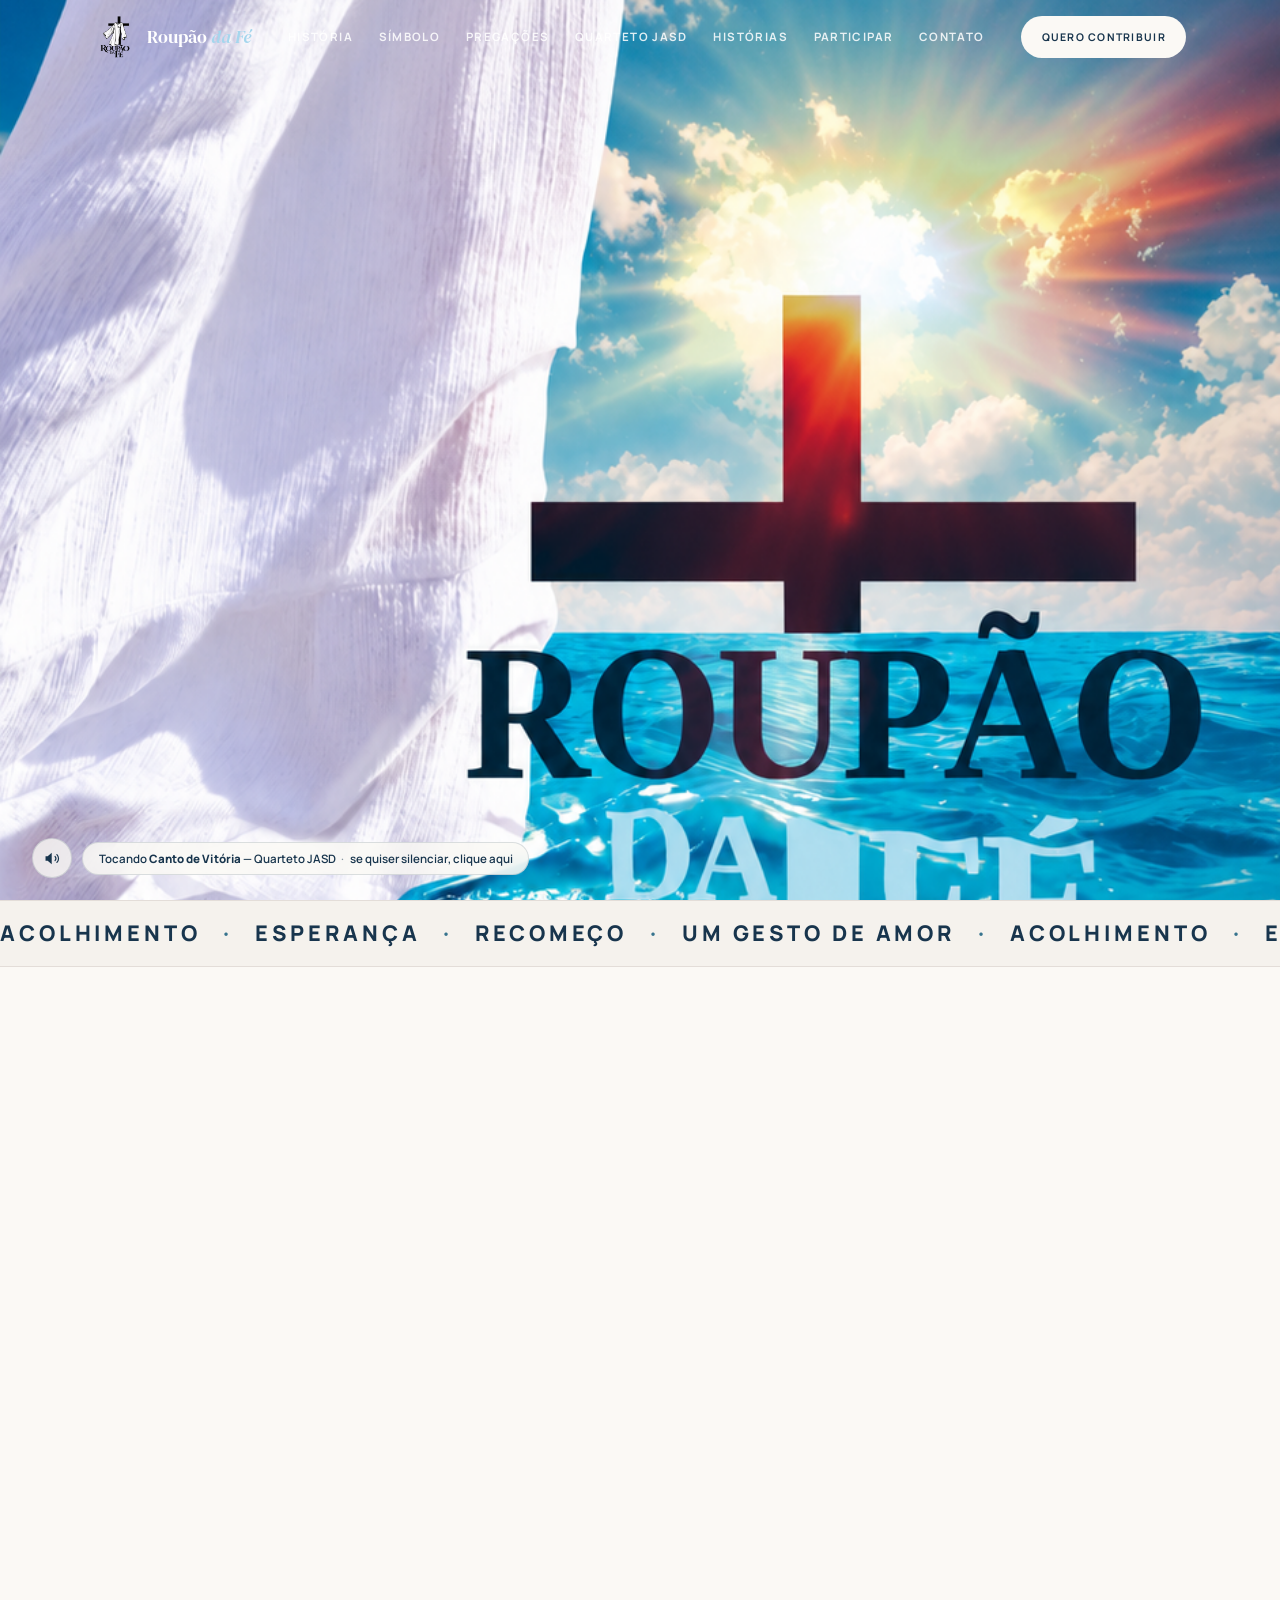
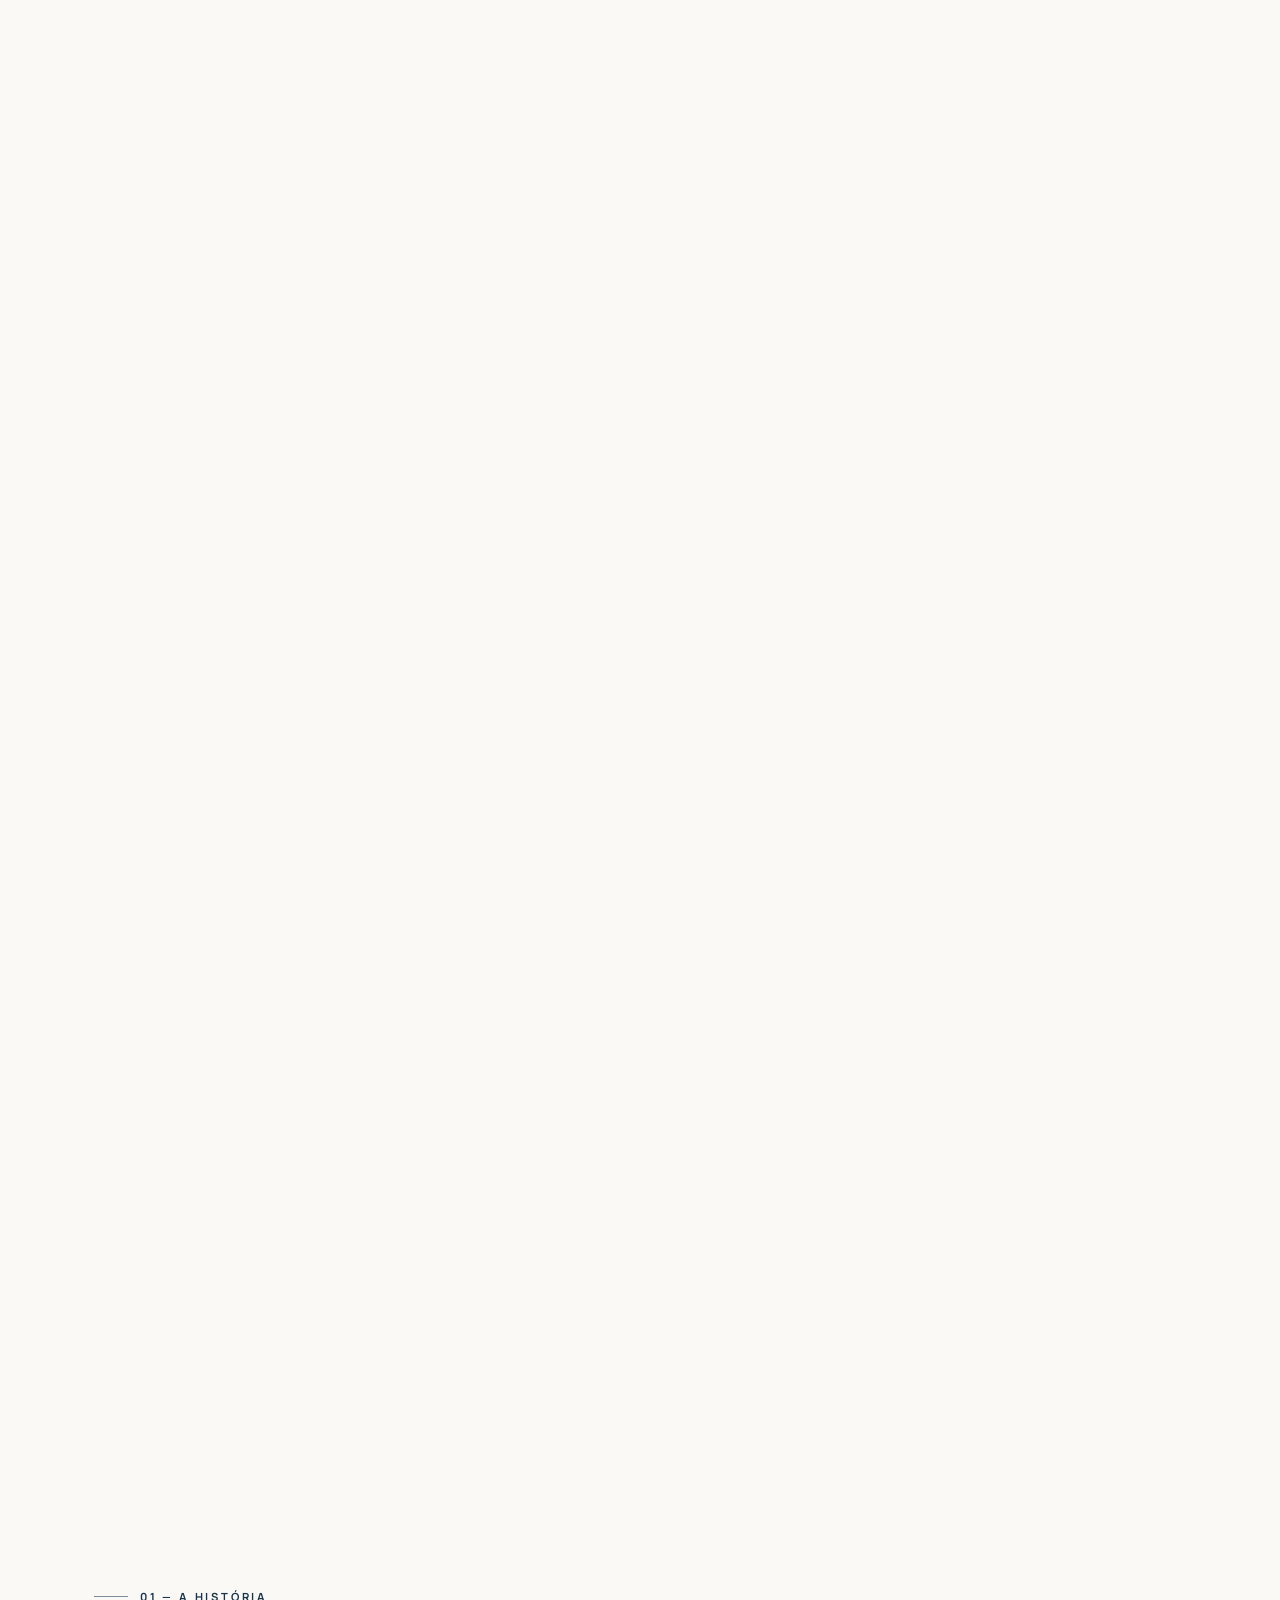
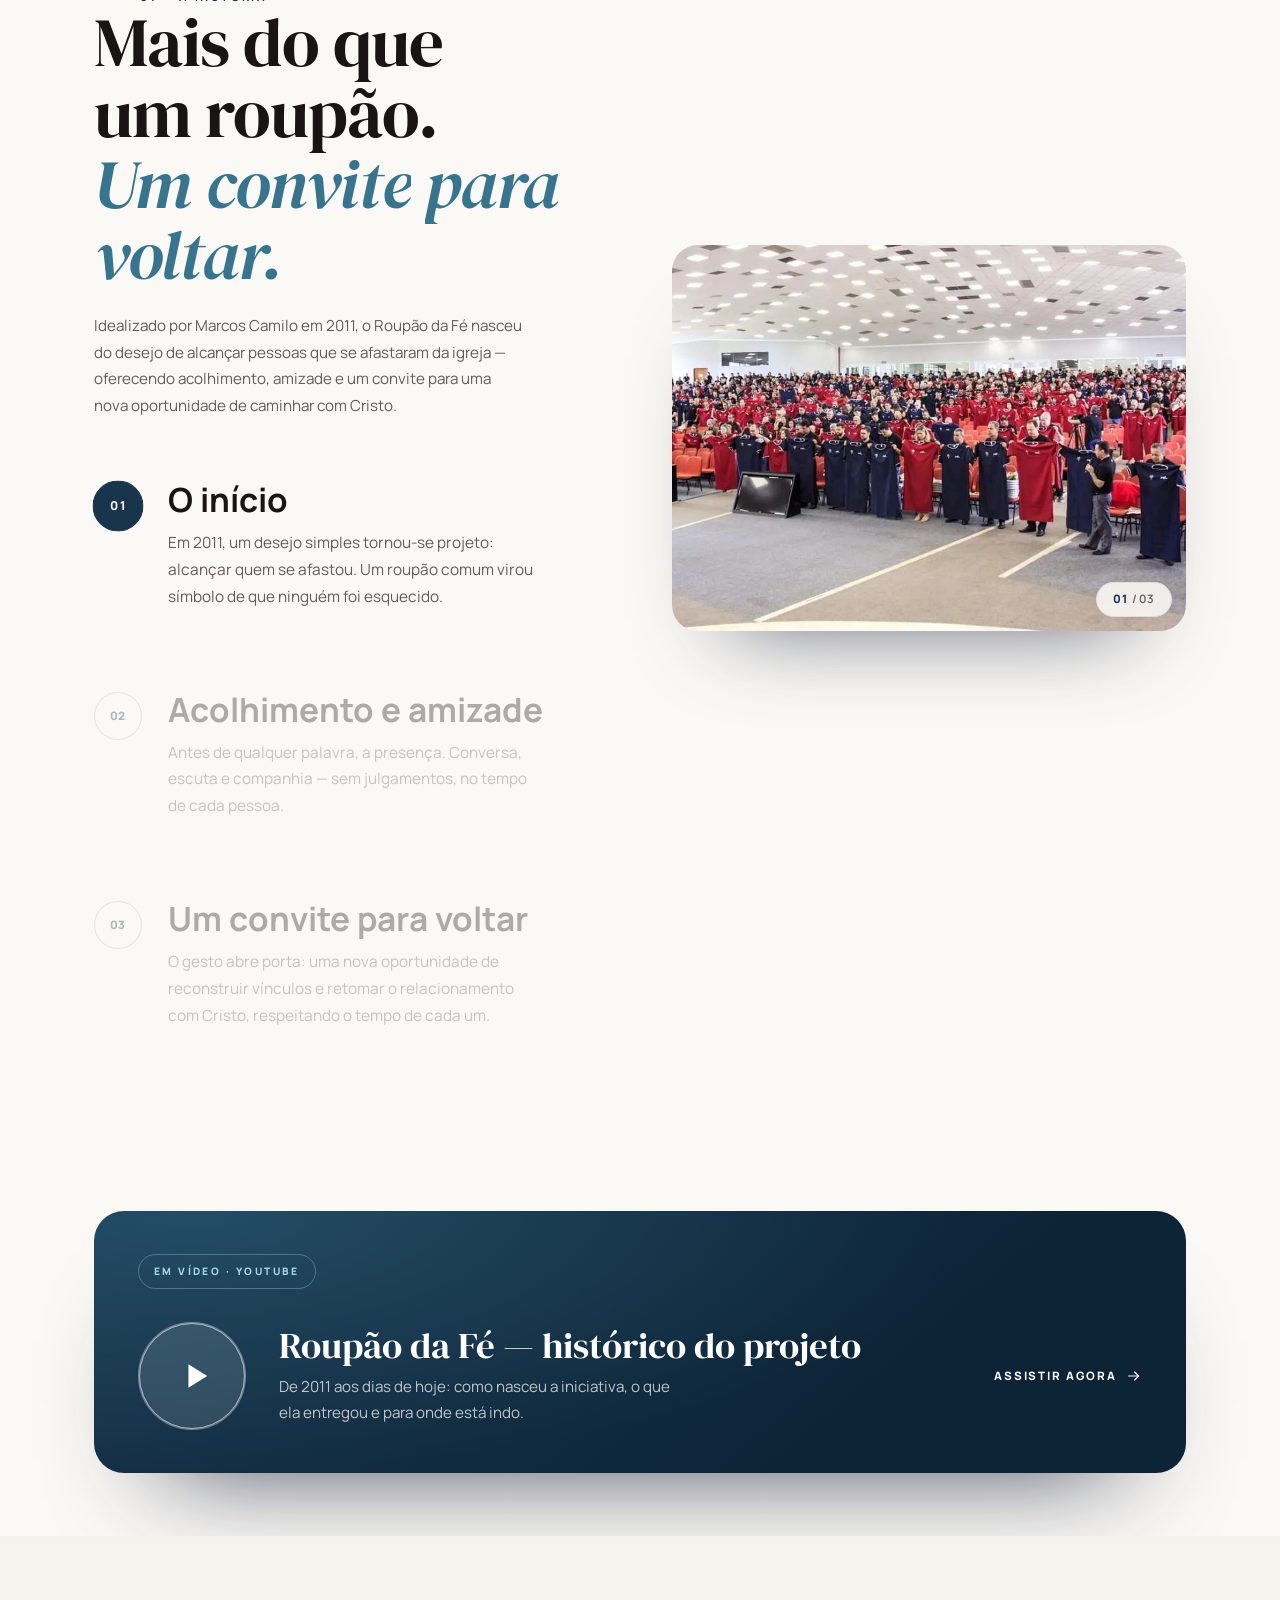
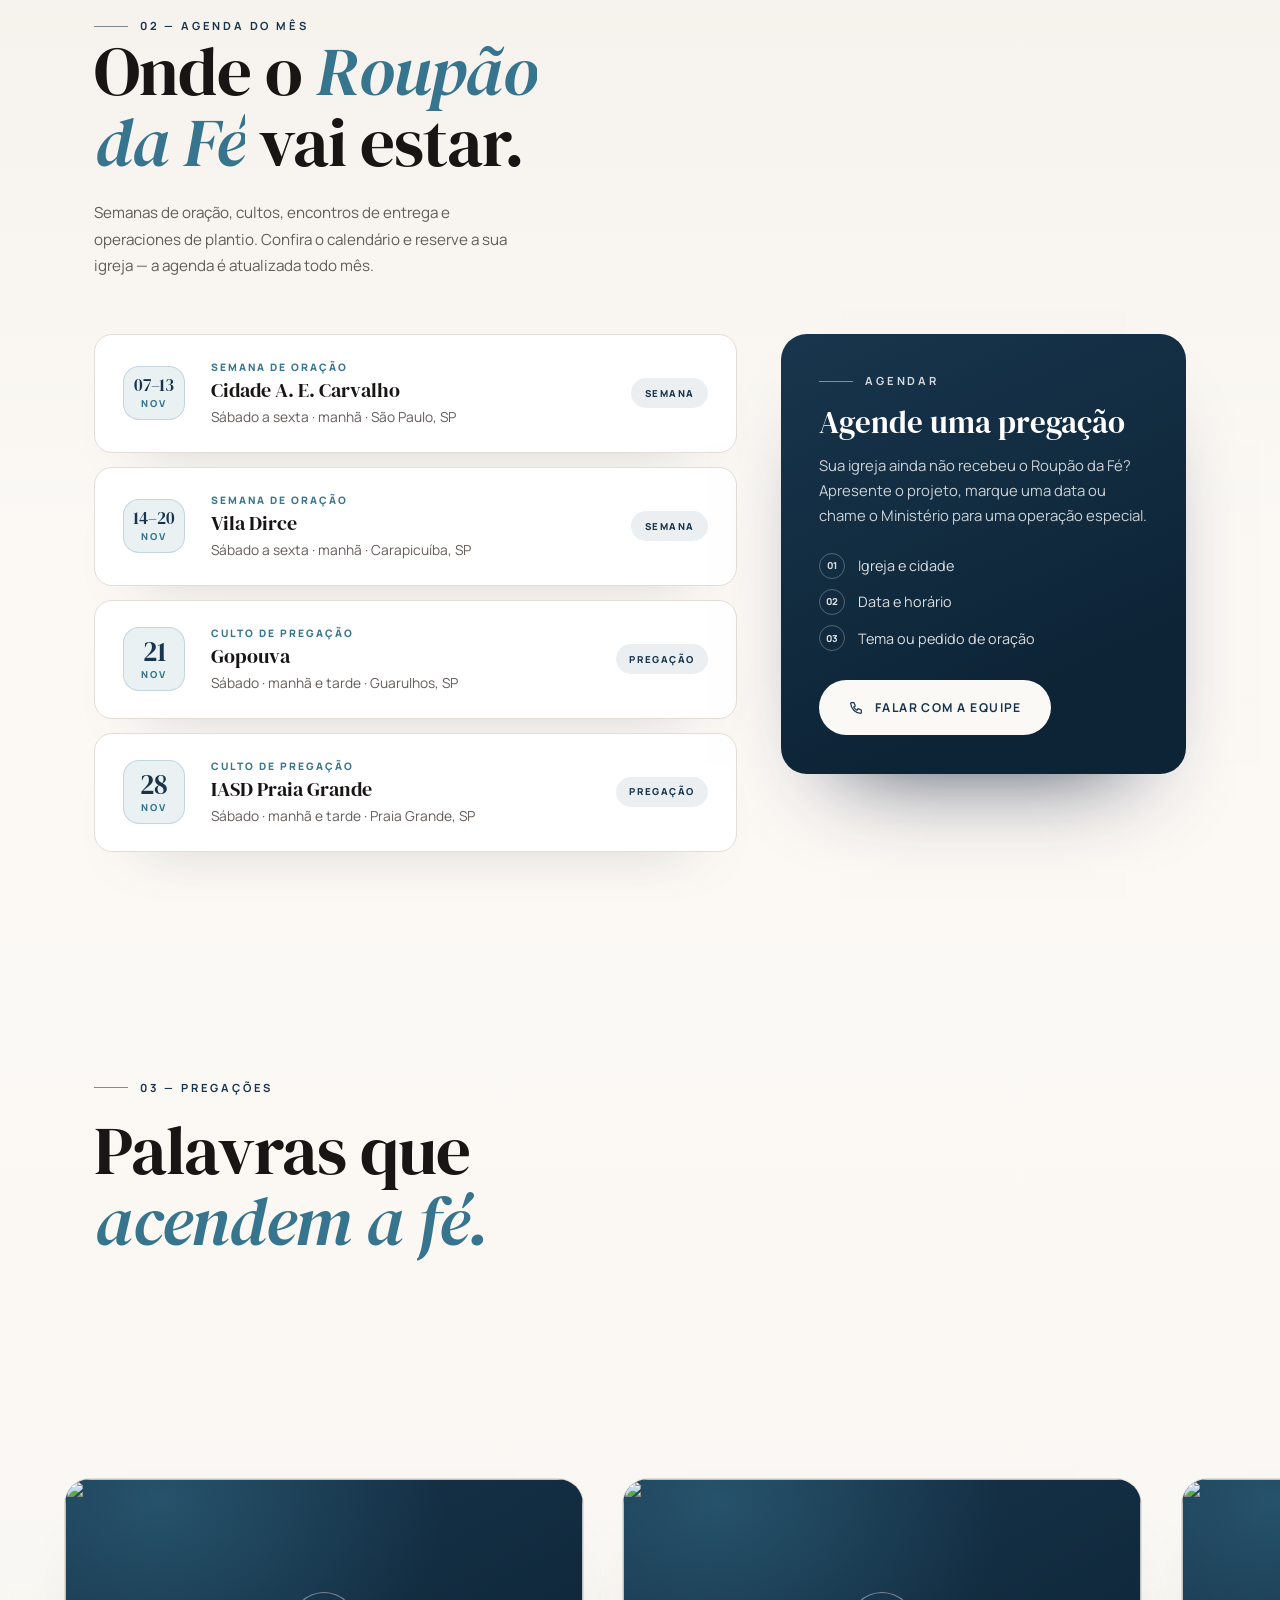
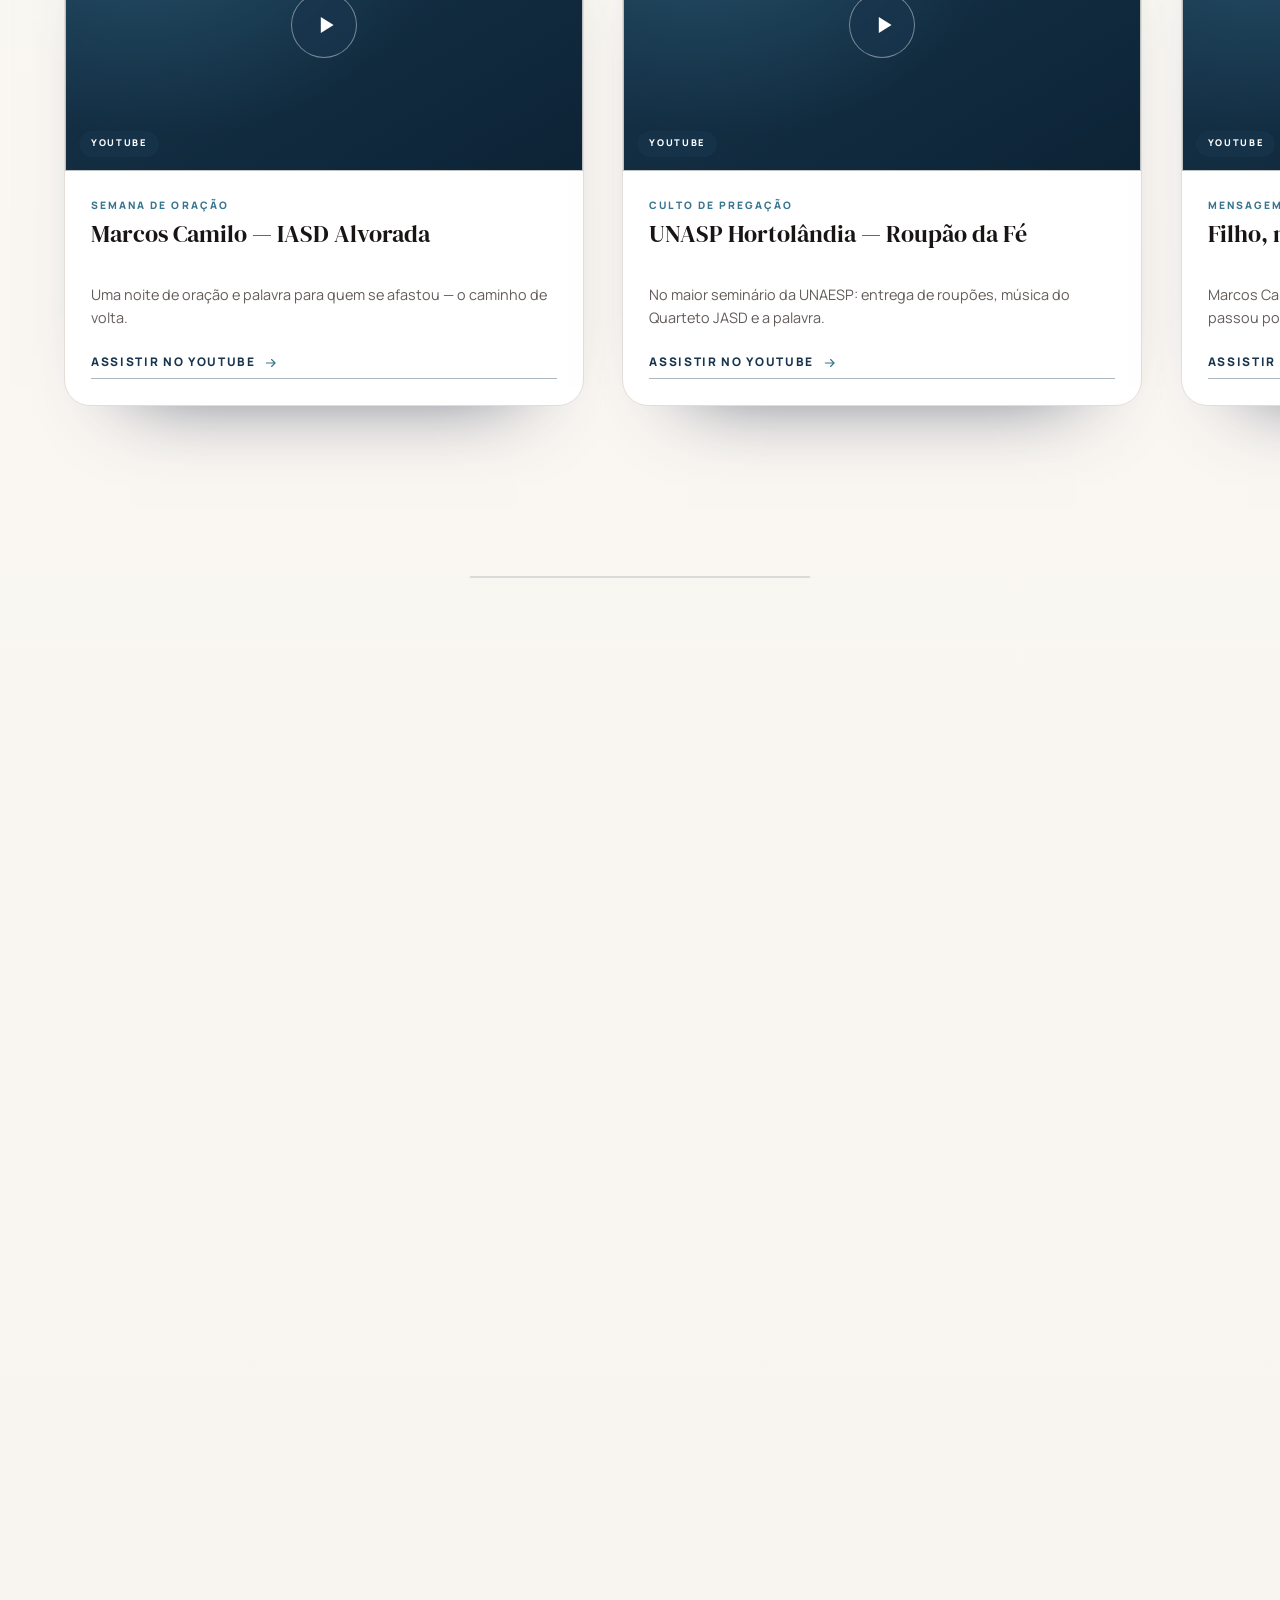
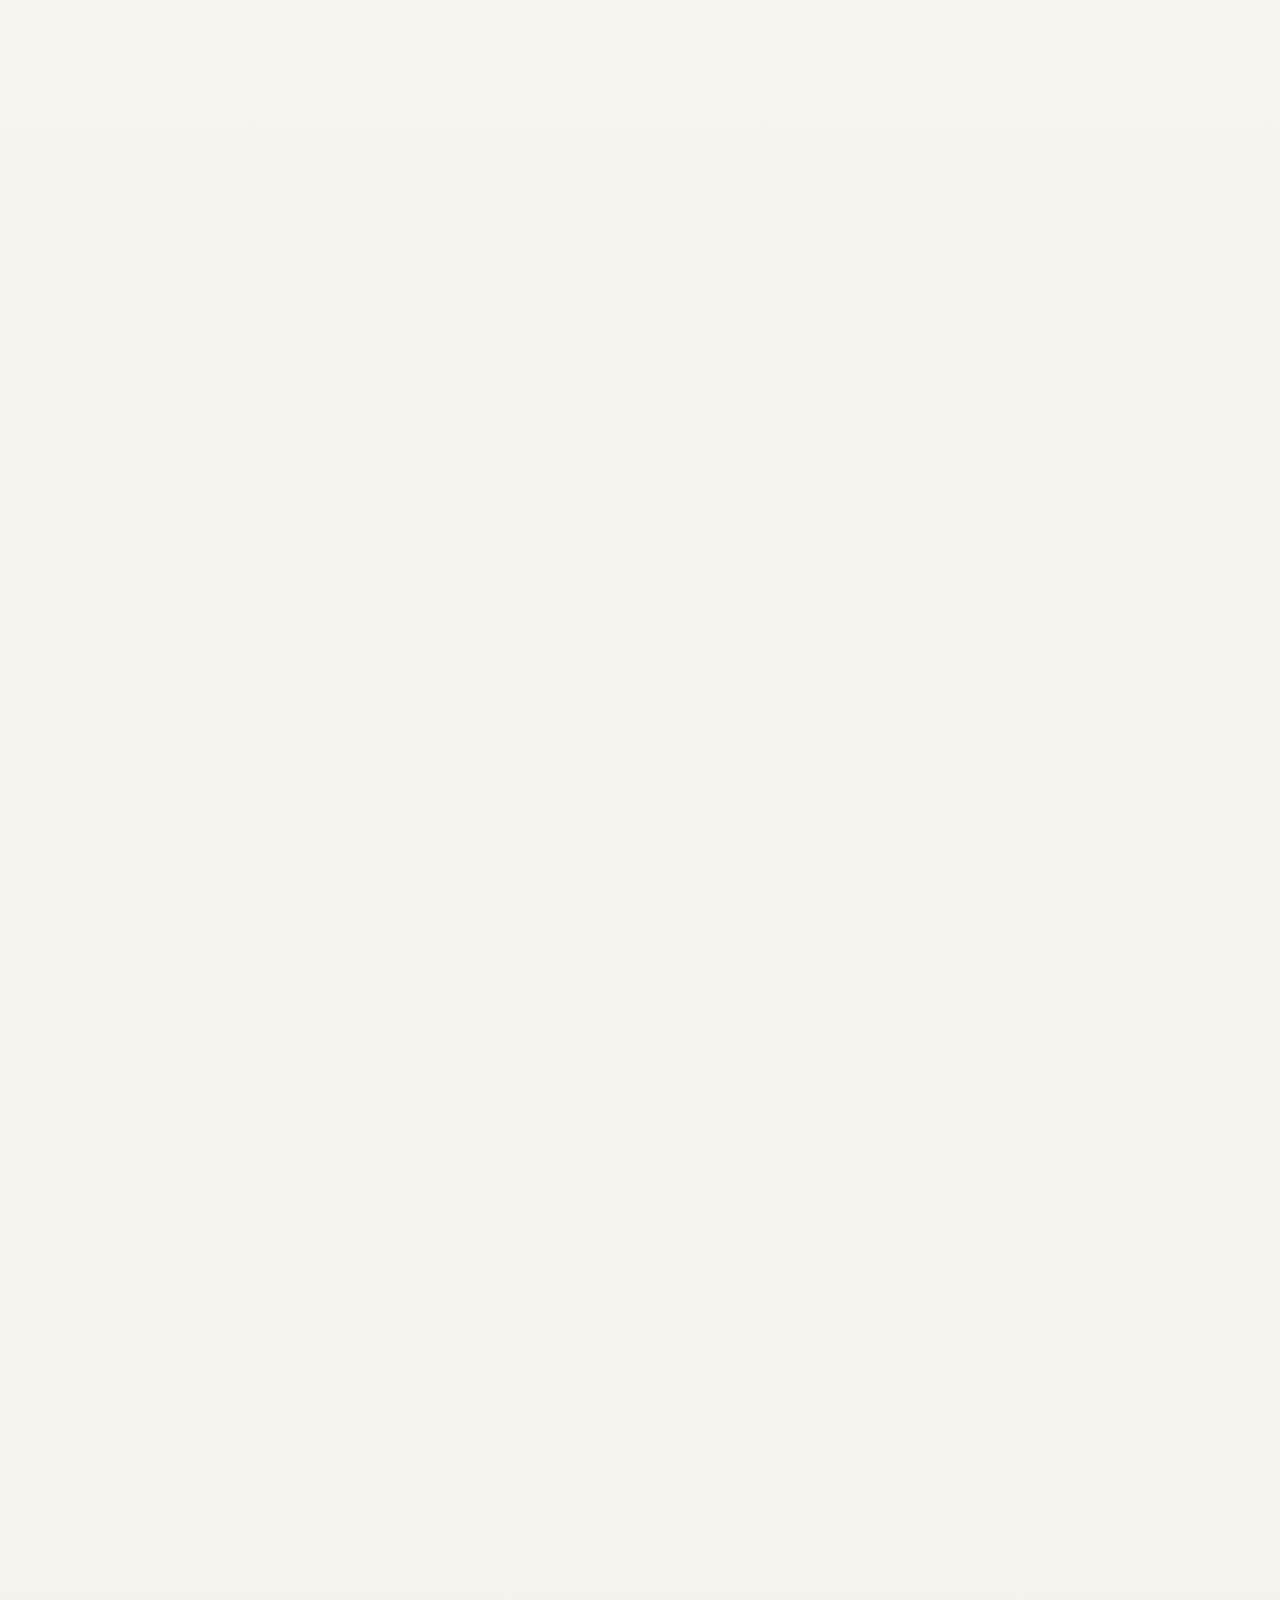
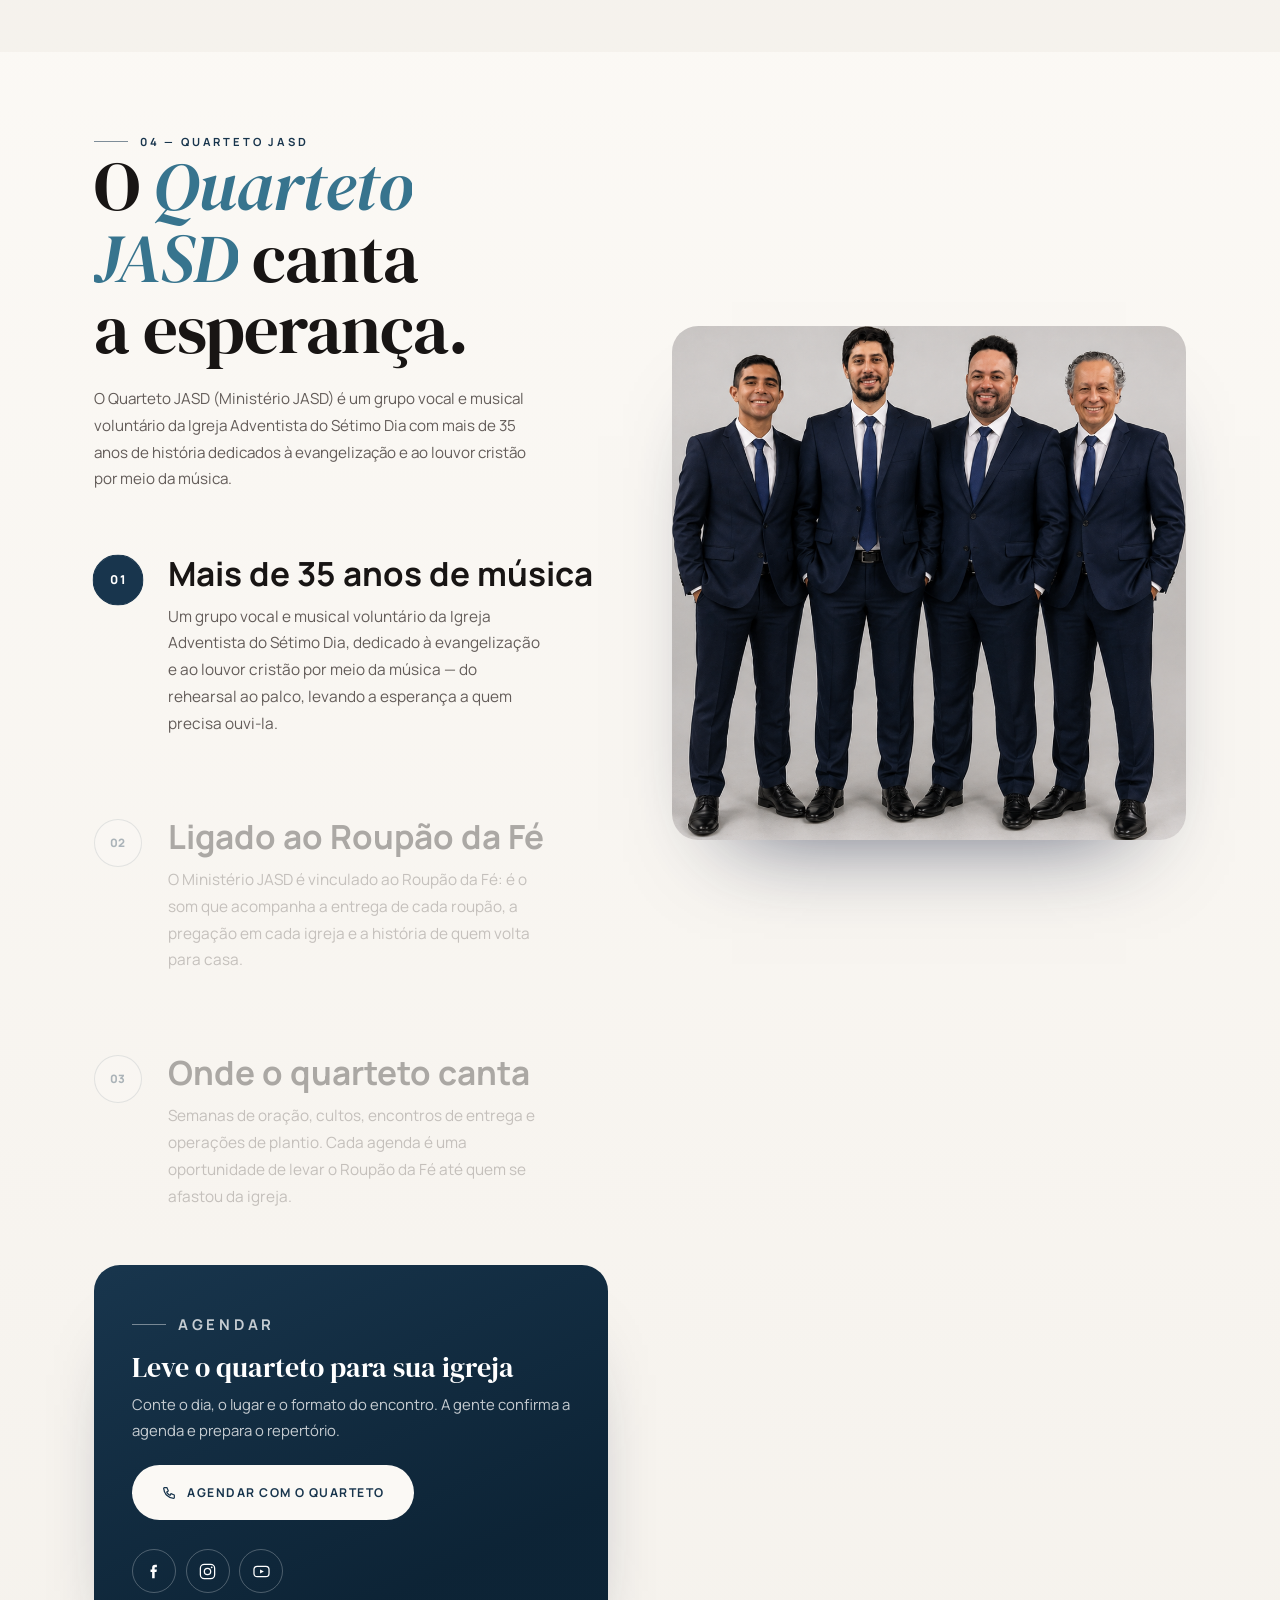
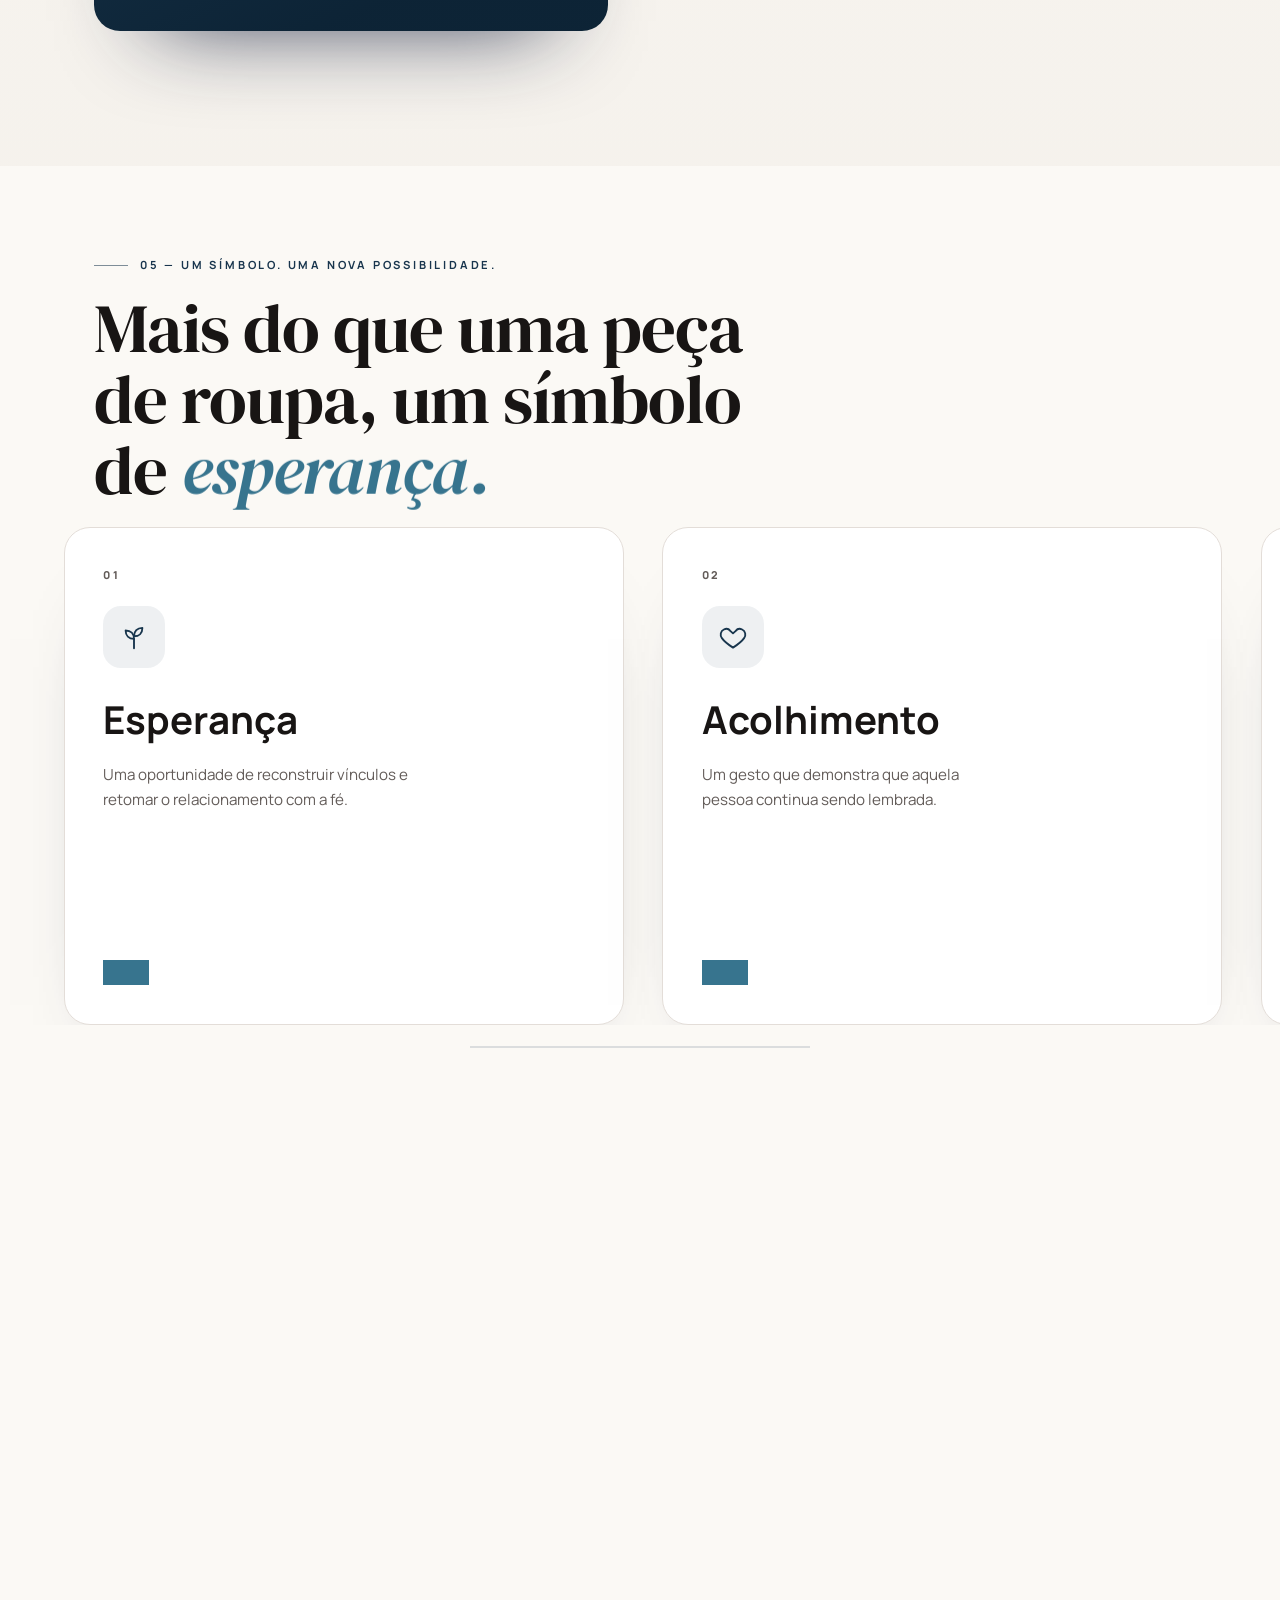
==== commit de062de0: "Site na raiz do dominio roupaodafe.com; /roupaodafe/ passa a redirecionar" ====
--- a/index.html
+++ b/index.html
@@ -1 +1,1637 @@
-<!doctype html><html lang="pt-BR"><head><meta charset="utf-8" /><meta http-equiv="refresh" content="0; url=/roupaodafe/" /><link rel="canonical" href="/roupaodafe/" /><title>Roupão da Fé</title></head><body></body></html>+<!doctype html>
+<html lang="pt-BR" class="no-js">
+  <head>
+    <meta charset="utf-8" />
+    <meta name="viewport" content="width=device-width, initial-scale=1" />
+    <title>Roupão da Fé — Uma história pode recomeçar</title>
+    <meta
+      name="description"
+      content="Uma experiência de scrollytelling do Projeto Roupão da Fé: acolhimento, esperança e reconexão espiritual. Conheça a história, participe e contribua."
+    />
+    <meta property="og:title" content="Roupão da Fé — Uma história pode recomeçar" />
+    <meta
+      property="og:description"
+      content="Um gesto de amor pode abrir caminho para o reencontro com a fé."
+    />
+    <meta property="og:type" content="website" />
+    <meta property="og:url" content="https://roupaodafe.com/" />
+    <meta property="og:image" content="https://roupaodafe.com/assets/logo.png?v=3" />
+    <meta property="og:image:alt" content="Logo do Roupão da Fé" />
+    <meta name="twitter:card" content="summary_large_image" />
+    <meta name="twitter:image" content="https://roupaodafe.com/assets/logo.png?v=3" />
+    <meta name="theme-color" content="#faf7f2" />
+    <link rel="canonical" href="https://roupaodafe.com/" />
+
+    <link rel="preconnect" href="https://fonts.googleapis.com" />
+    <link rel="preconnect" href="https://fonts.gstatic.com" crossorigin />
+    <link
+      href="https://fonts.googleapis.com/css2?family=DM+Serif+Display:ital@0;1&family=Manrope:wght@400;500;600;700;800&display=swap"
+      rel="stylesheet"
+    />
+    <link rel="stylesheet" href="vendor/lenis.css" />
+    <link rel="stylesheet" href="css/style.css" />
+    <link rel="icon" href="assets/logo.png?v=3" type="image/png" />
+    <link rel="apple-touch-icon" href="assets/logo.png?v=3" />
+    <script>
+      document.documentElement.classList.remove("no-js");
+      document.documentElement.classList.add("js");
+    </script>
+    <script>
+      /* Driver híbrido de animação.
+         O GSAP, o Lenis e o lazy-load das imagens dependem de rAF/visibilidade,
+         que o navegador suspende em documentos ocultos (aba em segundo plano,
+         painéis incorporados). Sem isso as animações travam e as fotos nunca
+         carregam — aqui o rAF cai para um timer quando o documento fica oculto. */
+      (function () {
+        var nativeRAF = window.requestAnimationFrame.bind(window);
+        var nativeCAF = window.cancelAnimationFrame.bind(window);
+        var hidden = document.visibilityState !== "visible";
+        var seq = 0;
+        var timers = {};
+        var lastY = -1;
+
+        window.requestAnimationFrame = function (cb) {
+          if (!hidden) return nativeRAF(cb);
+          var id = ++seq;
+          timers[id] = window.setTimeout(function () {
+            delete timers[id];
+            cb(performance.now());
+            /* Em documento oculto o navegador não dispara eventos de scroll
+               (os "scroll steps" do rendering não rodam). Sem eles o
+               ScrollTrigger e os listeners de rolagem nunca atualizam —
+               então repropagamos quando a posição muda. */
+            var y = window.pageYOffset || document.documentElement.scrollTop || 0;
+            if (y !== lastY) {
+              lastY = y;
+              window.dispatchEvent(new Event("scroll"));
+            }
+          }, 16);
+          return id;
+        };
+
+        window.cancelAnimationFrame = function (id) {
+          if (timers[id] !== undefined) {
+            window.clearTimeout(timers[id]);
+            delete timers[id];
+            return;
+          }
+          nativeCAF(id);
+        };
+
+        document.addEventListener("visibilitychange", function () {
+          hidden = document.visibilityState !== "visible";
+          if (!hidden && window.ScrollTrigger) window.ScrollTrigger.refresh();
+        });
+      })();
+    </script>
+  </head>
+
+  <body>
+    <!-- ======================= SPLASH · LOGO ANIMADA ======================= -->
+    <!-- a cruz surge de baixo para cima enquanto um anel se fecha (é o próprio
+         indicador de carga); depois a assinatura entra em cascata, o conjunto
+         dissolve e o pano creme sobe revelando o herói -->
+    <div class="splash" id="preloader" aria-hidden="true">
+      <span class="splash__glow"></span>
+      <span class="splash__grain"></span>
+
+      <div class="splash__stage">
+        <div class="splash__mark">
+          <span class="splash__halo" data-splash-halo></span>
+
+          <svg class="splash__ring" viewBox="0 0 180 180" data-splash-ring-wrap aria-hidden="true">
+            <circle class="splash__ring-track" cx="90" cy="90" r="80" />
+            <circle class="splash__ring-fill" cx="90" cy="90" r="80" stroke-dasharray="502.65" stroke-dashoffset="502.65" data-splash-ring />
+          </svg>
+
+          <span class="splash__clip" data-splash-clip>
+            <img class="splash__logo" src="assets/logo.png?v=3" alt="" width="424" height="424" />
+          </span>
+        </div>
+
+        <p class="splash__word" aria-hidden="true"><span class="splash__ltr" data-splash-ltr>R</span><span class="splash__ltr" data-splash-ltr>o</span><span class="splash__ltr" data-splash-ltr>u</span><span class="splash__ltr" data-splash-ltr>p</span><span class="splash__ltr" data-splash-ltr>ã</span><span class="splash__ltr" data-splash-ltr>o</span><span class="splash__ltr" data-splash-ltr> </span><i><span class="splash__ltr" data-splash-ltr>d</span><span class="splash__ltr" data-splash-ltr>a</span><span class="splash__ltr" data-splash-ltr> </span><span class="splash__ltr" data-splash-ltr>F</span><span class="splash__ltr" data-splash-ltr>é</span></i></p>
+
+        <p class="splash__tag" aria-hidden="true"><span data-splash-tag>Uma</span> <span data-splash-tag>história</span> <span data-splash-tag>pode</span> <span data-splash-tag>recomeçar</span></p>
+      </div>
+
+      <div class="splash__count" data-splash-count>
+        <span class="splash__count-lbl">carregando</span>
+        <span class="splash__count-num"><span id="preCount">0</span><i>%</i></span>
+      </div>
+
+      <div class="splash__track"><span class="splash__bar" id="preBar"></span></div>
+    </div>
+
+    <!-- ======================= BARRA DE PROGRESSO ======================= -->
+    <div class="topbar" aria-hidden="true"><span class="topbar__fill" id="topbarFill"></span></div>
+
+    <!-- ======================= HEADER ======================= -->
+    <header class="header" id="header">
+      <div class="header__inner">
+        <a class="brand" href="#inicio" aria-label="Roupão da Fé — início">
+          <img src="assets/logo.png?v=3" alt="Roupão da Fé" width="424" height="424" />
+          <span class="brand__text">Roupão <i>da Fé</i></span>
+        </a>
+
+        <nav class="header__nav" aria-label="Navegação principal">
+          <a href="#historia">História</a>
+          <a href="#simbolo">Símbolo</a>
+          <a href="#pregações">Pregações</a>
+          <a href="#quarteto">Quarteto JASD</a>
+          <a href="#historias">Histórias</a>
+          <a href="#participar">Participar</a>
+          <a href="#contato">Contato</a>
+        </nav>
+
+        <div class="header__actions">
+          <a class="btn btn--solid btn--sm" href="#doar">Quero contribuir</a>
+          <button class="menu-toggle" id="menuToggle" aria-expanded="false" aria-controls="menu">
+            <span class="menu-toggle__bars"><i></i><i></i></span>
+            <span class="menu-toggle__text">Índice</span>
+          </button>
+        </div>
+      </div>
+    </header>
+
+    <!-- ======================= MÚSICA DE FUNDO ======================= -->
+    <!-- a trilha começa sozinha na saída do splash; se o navegador exigir
+         um gesto, ela entra no primeiro toque/clique/tecla. O botão do canto
+         liga e muta, mostra a faixa no hover e, logo depois do splash, avisa
+         sozinho o que está tocando; o vídeo em tela cheia silencia enquanto
+         dura. Fica aqui (logo após o cabeçalho) para chegar cedo no Tab. -->
+    <audio id="trilha" src="assets/musica.mp3" loop preload="metadata"></audio>
+
+    <button
+      class="trilha is-off"
+      id="trilhaBtn"
+      type="button"
+      aria-pressed="false"
+      aria-label="Música de fundo"
+      title="Ligar música"
+    >
+      <span class="trilha__disc">
+        <svg class="trilha__icon" viewBox="0 0 24 24" aria-hidden="true">
+          <path class="trilha__speaker" d="M11 4.8 5.9 9.1H3.2v5.8h2.7L11 19.2z" />
+          <path class="trilha__onda" d="M15.2 9.4a3.9 3.9 0 0 1 0 5.2" />
+          <path class="trilha__onda" d="M17.6 7a7.2 7.2 0 0 1 0 10" />
+          <path class="trilha__corte" d="M4.4 19.6 19.6 4.4" />
+        </svg>
+      </span>
+
+      <!-- o texto sai do próprio botão: no hover (e no foco pelo teclado)
+           mostra a faixa; logo depois do splash ele aparece sozinho -->
+      <span class="trilha__texto" data-trilha-texto aria-hidden="true">
+        <span class="trilha__pill">
+          <span class="trilha__titulo" data-trilha-titulo>Canto de Vitória — Quarteto JASD</span>
+          <span class="trilha__aviso" data-trilha-aviso>
+            Tocando <b>Canto de Vitória</b> — Quarteto JASD<i>·</i> se quiser silenciar, clique aqui
+          </span>
+        </span>
+      </span>
+
+      <span class="trilha__status" role="status" aria-live="polite" data-trilha-status></span>
+    </button>
+
+    <!-- ======================= MENU MOBILE ======================= -->
+    <div class="menu" id="menu" aria-hidden="true">
+      <p class="menu__eyebrow">Índice</p>
+      <nav class="menu__nav" aria-label="Índice do site">
+        <a href="#inicio"><span>00</span> Início</a>
+        <a href="#historia"><span>01</span> A História</a>
+        <a href="#agenda"><span>02</span> Agenda do Mês</a>
+        <a href="#pregações"><span>03</span> Pregações</a>
+        <a href="#quarteto"><span>04</span> Quarteto JASD</a>
+        <a href="#simbolo"><span>05</span> Um Símbolo</a>
+        <a href="#historias"><span>06</span> Histórias</a>
+        <a href="#plantio"><span>07</span> Plantio de Igreja</a>
+        <a href="#participar"><span>08</span> Como Participar</a>
+        <a href="#doar"><span>09</span> Contribuir</a>
+        <a href="#contato"><span>10</span> Contato</a>
+      </nav>
+      <a class="menu__phone" href="tel:+5511987612710">(11) 98761-2710</a>
+    </div>
+
+    <main id="main">
+      <!-- ======================= 00 · HERÓI (só a imagem) ======================= -->
+      <!-- Sem texto, sem véu e sem filtro por cima: a foto do topo aparece
+           inteira (object-fit: contain) sobre um fundo desfocado da própria
+           imagem — assim a tela nunca fica com barra vazia nas bordas. -->
+      <section class="hero chapter" id="inicio" data-chapter="inicio">
+        <h1 class="sr-only">Roupão da Fé — Uma história pode recomeçar</h1>
+
+        <div class="hero__bg" data-hero-bg>
+          <!-- no celular o fundo desfocado não existe (a foto ocupa a largura
+               toda); o source vazio evita baixar a topo.png à toa -->
+          <picture class="hero__blur-picture">
+            <source
+              media="(max-width: 900px)"
+              srcset="[data-uri]"
+            />
+            <img
+              class="hero__bg-blur"
+              src="assets/topo.png"
+              alt=""
+              aria-hidden="true"
+              decoding="async"
+            />
+          </picture>
+          <!-- no celular entra a arte vertical (topomobile.png); no PC e nos
+               demais tamanhos continua a topo.png -->
+          <picture class="hero__picture">
+            <source
+              media="(max-width: 600px), (max-width: 900px) and (orientation: portrait)"
+              srcset="assets/topomobile.png"
+            />
+            <img
+              class="hero__bg-img"
+              src="assets/topo.png"
+              alt="Roupão da Fé"
+              width="1366"
+              height="768"
+              fetchpriority="high"
+              decoding="async"
+            />
+          </picture>
+        </div>
+      </section>
+
+      <!-- ======================= FAIXA MARQUEE ======================= -->
+      <div class="marquee" aria-hidden="true">
+        <div class="marquee__track">
+          <span>Acolhimento <i>·</i> Esperança <i>·</i> Recomeço <i>·</i> Um gesto de amor <i>·</i></span>
+          <span>Acolhimento <i>·</i> Esperança <i>·</i> Recomeço <i>·</i> Um gesto de amor <i>·</i></span>
+        </div>
+      </div>
+
+      <!-- ======================= SCROLLYTELLING HORIZONTAL · BATISMOS (cena fixa) =======================
+           Construção espelhada do Skiper30 (parallax de colunas) no eixo X: 3 faixas
+           de 3 fotos (as 9 imagens). Ao chegar aqui a tela trava (pin) e só as
+           faixas andam — da direita para a esquerda — enquanto o scroll desce. -->
+      <section class="batismo" id="batismo" aria-label="Registros de batismo">
+        <div class="batismo__stage" data-batismo>
+          <div class="batismo__row">
+            <div class="batismo__cell"><img src="assets/batismo1.png" alt="Registro de batismo 1" width="1672" height="941" decoding="async" /></div>
+            <div class="batismo__cell"><img src="assets/batismo2.png" alt="Registro de batismo 2" width="1663" height="946" decoding="async" /></div>
+            <div class="batismo__cell"><img src="assets/batismo3.png" alt="Registro de batismo 3" width="1670" height="941" decoding="async" /></div>
+          </div>
+
+          <div class="batismo__row">
+            <div class="batismo__cell"><img src="assets/batismo4.png" alt="Registro de batismo 4" width="1667" height="944" decoding="async" /></div>
+            <div class="batismo__cell"><img src="assets/batismo5.png" alt="Registro de batismo 5" width="615" height="423" decoding="async" /></div>
+            <div class="batismo__cell"><img src="assets/batismo6.png" alt="Registro de batismo 6" width="1212" height="624" decoding="async" /></div>
+          </div>
+
+          <div class="batismo__row">
+            <div class="batismo__cell"><img src="assets/batismo7.png" alt="Registro de batismo 7" width="1041" height="586" decoding="async" /></div>
+            <div class="batismo__cell"><img src="assets/batismo8.png" alt="Registro de batismo 8" width="1280" height="720" decoding="async" /></div>
+            <div class="batismo__cell"><img src="assets/batismo9.png" alt="Registro de batismo 9" width="1280" height="720" decoding="async" /></div>
+          </div>
+        </div>
+      </section>
+
+      <!-- ======================= VÍDEO · REEL ======================= -->
+      <!-- logo abaixo do carrossel de batismos: a miniatura roda em loop e o
+           rótulo "Reproduzir" acompanha o ponteiro; ao clicar, o vídeo cresce
+           da fresta central e ocupa a tela (clip-path) por cima da página, com
+           um aviso na margem para sair -->
+      <section class="reel" id="reel" data-reel aria-label="Vídeo do projeto">
+        <div class="reel__stage" data-reveal>
+          <p class="reel__hint">Clique no vídeo para reproduzir</p>
+
+          <a
+            class="reel__trigger"
+            href="assets/video.mp4"
+            data-reel-open
+            aria-label="Reproduzir o vídeo do projeto"
+          >
+            <span class="reel__cursor" data-reel-cursor aria-hidden="true">
+              <svg viewBox="0 0 24 24" aria-hidden="true">
+                <path d="M6.5 3.6l13.4 8.4-13.4 8.4z" />
+              </svg>
+              Reproduzir
+            </span>
+            <video
+              class="reel__thumb"
+              src="assets/video.mp4"
+              muted
+              playsinline
+              loop
+              preload="metadata"
+              aria-hidden="true"
+              tabindex="-1"
+            ></video>
+          </a>
+        </div>
+
+        <div class="reel-pop" data-reel-pop hidden>
+          <div class="reel-pop__veil" data-reel-veil data-reel-close aria-hidden="true"></div>
+
+          <div class="reel-pop__frame" data-reel-frame>
+            <media-controller class="reel-pop__player">
+              <video
+                class="reel-pop__video"
+                slot="media"
+                src="assets/video.mp4"
+                playsinline
+                preload="metadata"
+              ></video>
+
+              <button class="reel-pop__close" type="button" data-reel-close aria-label="Fechar o vídeo">
+                <svg viewBox="0 0 24 24" width="20" height="20" aria-hidden="true">
+                  <path d="M12 5.2v13.6M5.2 12h13.6" />
+                </svg>
+              </button>
+
+              <media-control-bar class="reel-pop__bar">
+                <media-play-button class="reel-pop__play"></media-play-button>
+                <media-time-range class="reel-pop__range"></media-time-range>
+                <media-mute-button class="reel-pop__mute"></media-mute-button>
+              </media-control-bar>
+            </media-controller>
+          </div>
+
+          <!-- aviso na margem: também fecha o vídeo -->
+          <button class="reel-pop__exit" type="button" data-reel-close>
+            Clique aqui para sair do vídeo
+          </button>
+        </div>
+      </section>
+
+      <!-- ======================= 01 · A HISTÓRIA (passos + visual fixo) ======================= -->
+      <section class="steps chapter" id="historia" data-chapter="historia">
+        <div class="steps__grid">
+          <div class="steps__visual" aria-hidden="true">
+            <div class="steps__sticky">
+              <figure class="shot is-active" data-visual="0">
+                <img src="assets/Imagem2.jpg" alt="" />
+              </figure>
+              <figure class="shot" data-visual="1">
+                <img src="assets/Imagem3.jpg" alt="" />
+              </figure>
+              <figure class="shot" data-visual="2">
+                <img src="assets/Imagem4.jpg" alt="" />
+              </figure>
+              <div class="steps__counter">
+                <span data-visual-count>01</span><i>/03</i>
+              </div>
+            </div>
+          </div>
+
+          <div class="steps__text">
+            <header class="scene__head">
+              <p class="eyebrow">01 — A história</p>
+              <h2 class="display" data-split>Mais do que um roupão.<br /><em>Um convite para voltar.</em></h2>
+              <p class="scene__lead" data-reveal>
+                Idealizado por Marcos Camilo em 2011, o Roupão da Fé nasceu do desejo de alcançar
+                pessoas que se afastaram da igreja — oferecendo acolhimento, amizade e um convite
+                para uma nova oportunidade de caminhar com Cristo.
+              </p>
+            </header>
+
+            <ol class="steps__list">
+              <li class="step" data-step="0">
+                <span class="step__n">01</span>
+                <h3>O início</h3>
+                <p>
+                  Em 2011, um desejo simples tornou-se projeto: alcançar quem se afastou. Um roupão
+                  comum virou símbolo de que ninguém foi esquecido.
+                </p>
+              </li>
+              <li class="step" data-step="1">
+                <span class="step__n">02</span>
+                <h3>Acolhimento e amizade</h3>
+                <p>
+                  Antes de qualquer palavra, a presença. Conversa, escuta e companhia — sem
+                  julgamentos, no tempo de cada pessoa.
+                </p>
+              </li>
+              <li class="step" data-step="2">
+                <span class="step__n">03</span>
+                <h3>Um convite para voltar</h3>
+                <p>
+                  O gesto abre porta: uma nova oportunidade de reconstruir vínculos e retomar o
+                  relacionamento com Cristo, respeitando o tempo de cada um.
+                </p>
+              </li>
+            </ol>
+          </div>
+
+          <!-- destaque em vídeo: o histórico do projeto em destaque,
+               no lugar do antigo "Conheça histórias de recomeço" -->
+          <a
+            class="spotlight"
+            href="https://youtu.be/WwRlk6016Z4"
+            target="_blank"
+            rel="noopener"
+            data-reveal
+          >
+            <span class="spotlight__tag">Em vídeo · YouTube</span>
+
+            <span class="spotlight__play" aria-hidden="true">
+              <i class="spotlight__ring"></i>
+              <i class="spotlight__ring spotlight__ring--b"></i>
+              <svg viewBox="0 0 24 24"><path d="M7.2 4.6 19 12 7.2 19.4z" /></svg>
+            </span>
+
+            <span class="spotlight__body">
+              <strong>Roupão da Fé — histórico do projeto</strong>
+              <span>
+                De 2011 aos dias de hoje: como nasceu a iniciativa, o que ela entregou e para
+                onde está indo.
+              </span>
+            </span>
+
+            <span class="spotlight__cta">
+              Assistir agora
+              <svg viewBox="0 0 24 24" width="16" height="16" aria-hidden="true">
+                <path d="M4 12h15M13 6l6 6-6 6" />
+              </svg>
+            </span>
+          </a>
+        </div>
+      </section>
+
+      <!-- ======================= 02 · AGENDA DO MÊS ======================= -->
+      <!-- a agenda do mês em cards à esquerda e, à direita, a área de
+           agendamento de pregação (que leva ao contato e ao Pix) -->
+      <section class="agenda chapter" id="agenda" data-chapter="agenda">
+        <div class="agenda__inner">
+          <header class="scene__head agenda__head">
+            <p class="eyebrow">02 — Agenda do mês</p>
+            <h2 class="display" data-split>Onde o <em>Roupão da Fé</em> vai estar.</h2>
+            <p class="scene__lead" data-reveal>
+              Semanas de oração, cultos, encontros de entrega e operaciones de plantio. Confira o
+              calendário e reserve a sua igreja — a agenda é atualizada todo mês.
+            </p>
+          </header>
+
+          <div class="agenda__grid">
+            <!-- TROQUE AQUI as datas e os locais do mês: o primeiro número é
+                 o dia e o segundo é o mês (sigla). -->
+            <ol class="agenda__list">
+              <li class="agenda__item" data-reveal>
+                <span class="agenda__date"><b class="is-range">07–13</b><i>nov</i></span>
+                <span class="agenda__info">
+                  <span class="agenda__kind">Semana de oração</span>
+                  <strong>Cidade A. E. Carvalho</strong>
+                  <span class="agenda__meta">Sábado a sexta · manhã · São Paulo, SP</span>
+                </span>
+                <span class="agenda__tag">Semana</span>
+              </li>
+
+              <li class="agenda__item" data-reveal>
+                <span class="agenda__date"><b class="is-range">14–20</b><i>nov</i></span>
+                <span class="agenda__info">
+                  <span class="agenda__kind">Semana de oração</span>
+                  <strong>Vila Dirce</strong>
+                  <span class="agenda__meta">Sábado a sexta · manhã · Carapicuíba, SP</span>
+                </span>
+                <span class="agenda__tag">Semana</span>
+              </li>
+
+              <li class="agenda__item" data-reveal>
+                <span class="agenda__date"><b>21</b><i>nov</i></span>
+                <span class="agenda__info">
+                  <span class="agenda__kind">Culto de pregação</span>
+                  <strong>Gopouva</strong>
+                  <span class="agenda__meta">Sábado · manhã e tarde · Guarulhos, SP</span>
+                </span>
+                <span class="agenda__tag">Pregação</span>
+              </li>
+
+              <li class="agenda__item" data-reveal>
+                <span class="agenda__date"><b>28</b><i>nov</i></span>
+                <span class="agenda__info">
+                  <span class="agenda__kind">Culto de pregação</span>
+                  <strong>IASD Praia Grande</strong>
+                  <span class="agenda__meta">Sábado · manhã e tarde · Praia Grande, SP</span>
+                </span>
+                <span class="agenda__tag">Pregação</span>
+              </li>
+            </ol>
+
+            <aside class="agenda__book" data-reveal>
+              <p class="eyebrow eyebrow--light">Agendar</p>
+              <h3 class="agenda__book-title">Agende uma pregação</h3>
+              <p class="agenda__book-text">
+                Sua igreja ainda não recebeu o Roupão da Fé? Apresente o projeto, marque uma data
+                ou chame o Ministério para uma operação especial.
+              </p>
+
+              <ul class="agenda__need">
+                <li><span>01</span> Igreja e cidade</li>
+                <li><span>02</span> Data e horário</li>
+                <li><span>03</span> Tema ou pedido de oração</li>
+              </ul>
+
+              <div class="agenda__book-actions">
+                <a class="btn btn--light" href="tel:+5511987612710">
+                  <svg viewBox="0 0 24 24" width="16" height="16" aria-hidden="true">
+                    <path d="M5 4h4l2 5-2.5 1.5a11 11 0 0 0 5 5L15 13l5 2v4a1 1 0 0 1-1.1 1A16 16 0 0 1 4 5.1 1 1 0 0 1 5 4z" />
+                  </svg>
+                  Falar com a equipe
+                </a>
+              </div>
+            </aside>
+          </div>
+        </div>
+      </section>
+
+      <!-- ======================= 03 · PREGAÇÕES (cena travada) =======================
+           Mesma construção da cena do símbolo: a tela trava e as pregações
+           passam uma após a outra, da direita para a esquerda, enquanto a
+           rolagem desce. -->
+      <section class="hscene hscene--pregações chapter" id="pregações" data-chapter="pregações">
+        <!-- o título rola normalmente: ele sai de cena, os cartões sobem
+             até o meio da tela e só então a faixa trava -->
+        <header class="hscene__intro">
+          <p class="eyebrow">03 — Pregações</p>
+          <h2 class="display" data-split>Palavras que <em>acendem a fé.</em></h2>
+        </header>
+
+        <div class="hscene__viewport" data-hscene>
+          <div class="hscene__scroller">
+            <div class="hscene__track" data-htrack>
+              <article class="vid">
+                <a
+                  class="vid__thumb"
+                  href="https://www.youtube.com/watch?v=BQCylBkfx3Q"
+                  target="_blank"
+                  rel="noopener"
+                  aria-label="Assistir: Semana de Oração — Marcos Camilo — IASD Alvorada"
+                >
+                  <img
+                    src="https://img.youtube.com/vi/BQCylBkfx3Q/hqdefault.jpg"
+                    alt=""
+                    loading="lazy"
+                    decoding="async"
+                  />
+                  <span class="vid__play" aria-hidden="true">
+                    <svg viewBox="0 0 24 24"><path d="M7.2 4.6 19 12 7.2 19.4z" /></svg>
+                  </span>
+                  <span class="vid__badge">YouTube</span>
+                </a>
+
+                <div class="vid__body">
+                  <p class="vid__kind">Semana de Oração</p>
+                  <h3>Marcos Camilo — IASD Alvorada</h3>
+                  <p>
+                    Uma noite de oração e palavra para quem se afastou — o caminho de volta.
+                  </p>
+                  <a
+                    class="link-arrow"
+                    href="https://www.youtube.com/watch?v=BQCylBkfx3Q"
+                    target="_blank"
+                    rel="noopener"
+                  >
+                    Assistir no YouTube
+                    <svg viewBox="0 0 24 24" width="14" height="14" aria-hidden="true">
+                      <path d="M4 12h15M13 6l6 6-6 6" />
+                    </svg>
+                  </a>
+                </div>
+              </article>
+
+              <article class="vid">
+                <a
+                  class="vid__thumb"
+                  href="https://www.youtube.com/watch?v=ihwgztkxwj8"
+                  target="_blank"
+                  rel="noopener"
+                  aria-label="Assistir: UNASP Hortolândia — Marcos Camilo — Roupão da Fé"
+                >
+                  <img
+                    src="https://img.youtube.com/vi/ihwgztkxwj8/hqdefault.jpg"
+                    alt=""
+                    loading="lazy"
+                    decoding="async"
+                  />
+                  <span class="vid__play" aria-hidden="true">
+                    <svg viewBox="0 0 24 24"><path d="M7.2 4.6 19 12 7.2 19.4z" /></svg>
+                  </span>
+                  <span class="vid__badge">YouTube</span>
+                </a>
+
+                <div class="vid__body">
+                  <p class="vid__kind">Culto de pregação</p>
+                  <h3>UNASP Hortolândia — Roupão da Fé</h3>
+                  <p>
+                    No maior seminário da UNAESP: entrega de roupões, música do Quarteto JASD e a
+                    palavra.
+                  </p>
+                  <a
+                    class="link-arrow"
+                    href="https://www.youtube.com/watch?v=ihwgztkxwj8"
+                    target="_blank"
+                    rel="noopener"
+                  >
+                    Assistir no YouTube
+                    <svg viewBox="0 0 24 24" width="14" height="14" aria-hidden="true">
+                      <path d="M4 12h15M13 6l6 6-6 6" />
+                    </svg>
+                  </a>
+                </div>
+              </article>
+
+              <article class="vid">
+                <a
+                  class="vid__thumb"
+                  href="https://www.youtube.com/watch?v=2rBWYLoYktk"
+                  target="_blank"
+                  rel="noopener"
+                  aria-label="Assistir: Filho, não desista — Marcos Camilo — IASD Central Paulistana"
+                >
+                  <img
+                    src="https://img.youtube.com/vi/2rBWYLoYktk/hqdefault.jpg"
+                    alt=""
+                    loading="lazy"
+                    decoding="async"
+                  />
+                  <span class="vid__play" aria-hidden="true">
+                    <svg viewBox="0 0 24 24"><path d="M7.2 4.6 19 12 7.2 19.4z" /></svg>
+                  </span>
+                  <span class="vid__badge">YouTube</span>
+                </a>
+
+                <div class="vid__body">
+                  <p class="vid__kind">Mensagem</p>
+                  <h3>Filho, não desista</h3>
+                  <p>
+                    Marcos Camilo na IASD Central Paulistana: uma palavra para quem passou por
+                    dias difíceis.
+                  </p>
+                  <a
+                    class="link-arrow"
+                    href="https://www.youtube.com/watch?v=2rBWYLoYktk"
+                    target="_blank"
+                    rel="noopener"
+                  >
+                    Assistir no YouTube
+                    <svg viewBox="0 0 24 24" width="14" height="14" aria-hidden="true">
+                      <path d="M4 12h15M13 6l6 6-6 6" />
+                    </svg>
+                  </a>
+                </div>
+              </article>
+
+              <article class="vid">
+                <a
+                  class="vid__thumb"
+                  href="https://www.youtube.com/watch?v=eZDRefKQ_Os"
+                  target="_blank"
+                  rel="noopener"
+                  aria-label="Assistir: Não olhe para trás — Marcos Camilo e Quarteto JASD"
+                >
+                  <img
+                    src="https://img.youtube.com/vi/eZDRefKQ_Os/hqdefault.jpg"
+                    alt=""
+                    loading="lazy"
+                    decoding="async"
+                  />
+                  <span class="vid__play" aria-hidden="true">
+                    <svg viewBox="0 0 24 24"><path d="M7.2 4.6 19 12 7.2 19.4z" /></svg>
+                  </span>
+                  <span class="vid__badge">YouTube</span>
+                </a>
+
+                <div class="vid__body">
+                  <p class="vid__kind">Encontro · Dia 1</p>
+                  <h3>Não olhe para trás</h3>
+                  <p>
+                    Marcos Camilo e o Quarteto JASD na abertura do encontro, em Itaquera.
+                  </p>
+                  <a
+                    class="link-arrow"
+                    href="https://www.youtube.com/watch?v=eZDRefKQ_Os"
+                    target="_blank"
+                    rel="noopener"
+                  >
+                    Assistir no YouTube
+                    <svg viewBox="0 0 24 24" width="14" height="14" aria-hidden="true">
+                      <path d="M4 12h15M13 6l6 6-6 6" />
+                    </svg>
+                  </a>
+                </div>
+              </article>
+
+              <article class="vid">
+                <a
+                  class="vid__thumb"
+                  href="https://www.youtube.com/watch?v=4qQ4q9Y3swY"
+                  target="_blank"
+                  rel="noopener"
+                  aria-label="Assistir: Semana do Roupão da Fé — Marcos Camilo — IASD Osasco"
+                >
+                  <img
+                    src="https://img.youtube.com/vi/4qQ4q9Y3swY/hqdefault.jpg"
+                    alt=""
+                    loading="lazy"
+                    decoding="async"
+                  />
+                  <span class="vid__play" aria-hidden="true">
+                    <svg viewBox="0 0 24 24"><path d="M7.2 4.6 19 12 7.2 19.4z" /></svg>
+                  </span>
+                  <span class="vid__badge">YouTube</span>
+                </a>
+
+                <div class="vid__body">
+                  <p class="vid__kind">Semana do Roupão</p>
+                  <h3>Semana do Roupão da Fé</h3>
+                  <p>
+                    Uma semana inteira dedicada ao Roupão da Fé na IASD de Osasco.
+                  </p>
+                  <a
+                    class="link-arrow"
+                    href="https://www.youtube.com/watch?v=4qQ4q9Y3swY"
+                    target="_blank"
+                    rel="noopener"
+                  >
+                    Assistir no YouTube
+                    <svg viewBox="0 0 24 24" width="14" height="14" aria-hidden="true">
+                      <path d="M4 12h15M13 6l6 6-6 6" />
+                    </svg>
+                  </a>
+                </div>
+              </article>
+
+              <article class="panel panel--cta">
+                <span class="panel__n">→</span>
+                <h3>Todas as pregações do Marcos Camilo.</h3>
+                <p>Reunidos no canal do Roupão da Fé, com registros de cada campo.</p>
+                <a
+                  class="btn btn--solid"
+                  href="https://www.youtube.com/results?search_query=Roup%C3%A3o+da+F%C3%A9+-+Marcos+Camilo"
+                  target="_blank"
+                  rel="noopener"
+                >
+                  Ver todas no YouTube
+                </a>
+              </article>
+            </div>
+          </div>
+
+          <div class="hscene__foot">
+            <button class="hscene__nav-btn" type="button" data-hprev aria-label="Ver pregações anteriores">
+              <svg viewBox="0 0 24 24" width="16" height="16" aria-hidden="true">
+                <path d="M20 12H5M11 6l-6 6 6 6" />
+              </svg>
+            </button>
+            <div class="hscene__progress" aria-hidden="true"><span data-hprogress></span></div>
+            <button class="hscene__nav-btn" type="button" data-hnext aria-label="Ver próximas pregações">
+              <svg viewBox="0 0 24 24" width="16" height="16" aria-hidden="true">
+                <path d="M4 12h15M13 6l6 6-6 6" />
+              </svg>
+            </button>
+          </div>
+        </div>
+      </section>
+
+      <!-- ======================= 04 · QUARTETO JASD (visual fixo) =======================
+           Mesma construção da história: o retrato do quarteto fica na tela
+           enquanto os três blocos de texto passam. -->
+      <section class="steps steps--quarteto chapter" id="quarteto" data-chapter="quarteto">
+        <div class="steps__grid">
+          <div class="steps__visual" aria-hidden="true">
+            <div class="steps__sticky">
+              <figure class="shot is-active" data-visual="0">
+                <img
+                  src="assets/jasd.png?v=2"
+                  alt="Quarteto JASD reunido após uma apresentação"
+                  width="941"
+                  height="941"
+                  loading="lazy"
+                  decoding="async"
+                />
+              </figure>
+            </div>
+          </div>
+
+          <div class="steps__text">
+            <header class="scene__head">
+              <p class="eyebrow">04 — Quarteto JASD</p>
+              <h2 class="display" data-split>O <em>Quarteto JASD</em> canta a esperança.</h2>
+              <p class="scene__lead" data-reveal>
+                O Quarteto JASD (Ministério JASD) é um grupo vocal e musical voluntário da Igreja
+                Adventista do Sétimo Dia com mais de 35 anos de história dedicados à evangelização
+                e ao louvor cristão por meio da música.
+              </p>
+            </header>
+
+            <ol class="steps__list">
+              <li class="step" data-step="0">
+                <span class="step__n">01</span>
+                <h3>Mais de 35 anos de música</h3>
+                <p>
+                  Um grupo vocal e musical voluntário da Igreja Adventista do Sétimo Dia, dedicado
+                  à evangelização e ao louvor cristão por meio da música — do rehearsal ao palco,
+                  levando a esperança a quem precisa ouvi-la.
+                </p>
+              </li>
+
+              <li class="step" data-step="1">
+                <span class="step__n">02</span>
+                <h3>Ligado ao Roupão da Fé</h3>
+                <p>
+                  O Ministério JASD é vinculado ao Roupão da Fé: é o som que acompanha a entrega
+                  de cada roupão, a pregação em cada igreja e a história de quem volta para casa.
+                </p>
+              </li>
+
+              <li class="step" data-step="2">
+                <span class="step__n">03</span>
+                <h3>Onde o quarteto canta</h3>
+                <p>
+                  Semanas de oração, cultos, encontros de entrega e operações de plantio. Cada
+                  agenda é uma oportunidade de levar o Roupão da Fé até quem se afastou da
+                  igreja.
+                </p>
+              </li>
+            </ol>
+
+            <!-- agendar com o quarteto -->
+            <div class="quarteto__book" data-reveal>
+              <div class="quarteto__book-head">
+                <p class="eyebrow eyebrow--light">Agendar</p>
+                <h3>Leve o quarteto para sua igreja</h3>
+                <p>
+                  Conte o dia, o lugar e o formato do encontro. A gente confirma a agenda e
+                  prepara o repertório.
+                </p>
+              </div>
+
+              <div class="quarteto__book-actions">
+                <a class="btn btn--light" href="tel:+5511987612710">
+                  <svg viewBox="0 0 24 24" width="16" height="16" aria-hidden="true">
+                    <path d="M5 4h4l2 5-2.5 1.5a11 11 0 0 0 5 5L15 13l5 2v4a1 1 0 0 1-1.1 1A16 16 0 0 1 4 5.1 1 1 0 0 1 5 4z" />
+                  </svg>
+                  Agendar com o quarteto
+                </a>
+              </div>
+
+              <div class="quarteto__social">
+                <a
+                  href="https://www.facebook.com/quartetojasd/"
+                  target="_blank"
+                  rel="noopener"
+                  aria-label="Facebook do Quarteto JASD (abre em nova aba)"
+                  title="Quarteto JASD no Facebook"
+                >
+                  <svg class="fill" viewBox="0 0 24 24" width="19" height="19" aria-hidden="true">
+                    <path d="M15 3.5h-2.3A3.7 3.7 0 0 0 9 7.2v2.3H7v3.2h2v7.8h3.2v-7.8h2.3l.5-3.2h-2.8V7.4c0-.5.3-.8.9-.8H15V3.5z" />
+                  </svg>
+                </a>
+                <a
+                  href="https://www.instagram.com/ministeriojasd/"
+                  target="_blank"
+                  rel="noopener"
+                  aria-label="Instagram do Quarteto JASD (abre em nova aba)"
+                  title="@ministeriojasd no Instagram"
+                >
+                  <svg viewBox="0 0 24 24" width="19" height="19" aria-hidden="true">
+                    <rect x="3" y="3" width="18" height="18" rx="5" />
+                    <circle cx="12" cy="12" r="4" />
+                    <circle cx="17.3" cy="6.7" r="1.1" class="fill" />
+                  </svg>
+                </a>
+                <a
+                  href="https://www.youtube.com/channel/UCEQbV1p4V_eGNlok_eiZWng"
+                  target="_blank"
+                  rel="noopener"
+                  aria-label="YouTube do Quarteto JASD (abre em nova aba)"
+                  title="Quarteto JASD no YouTube"
+                >
+                  <svg viewBox="0 0 24 24" width="19" height="19" aria-hidden="true">
+                    <rect x="2.5" y="5.5" width="19" height="13" rx="4" />
+                    <path class="fill" d="M10.2 9.4l4.8 2.6-4.8 2.6z" />
+                  </svg>
+                </a>
+              </div>
+            </div>
+          </div>
+        </div>
+      </section>
+
+      <!-- ======================= 05 · UM SÍMBOLO (scroll horizontal) ======================= -->
+      <section class="hscene chapter" id="simbolo" data-chapter="simbolo">
+        <div class="hscene__viewport" data-hscene>
+          <div class="hscene__head">
+            <p class="eyebrow">05 — Um símbolo. Uma nova possibilidade.</p>
+            <h2 class="display" data-split>
+              Mais do que uma peça de roupa, um símbolo de
+              <em class="simbolo__palavra" data-simbolo-palavra>esperança.</em>
+            </h2>
+          </div>
+
+          <div class="hscene__scroller">
+            <div class="hscene__track" data-htrack>
+            <article class="panel">
+              <span class="panel__n">01</span>
+              <span class="panel__icon">
+                <svg viewBox="0 0 24 24" aria-hidden="true">
+                  <path d="M12 21v-7.5" />
+                  <path d="M12 13.5C12 9.4 9.4 6.8 5.3 6.8c0 4.1 2.6 6.7 6.7 6.7z" />
+                  <path d="M12 11.4c0-4.1 2.6-6.7 6.7-6.7 0 4.1-2.6 6.7-6.7 6.7z" />
+                </svg>
+              </span>
+              <h3>Esperança</h3>
+              <p>Uma oportunidade de reconstruir vínculos e retomar o relacionamento com a fé.</p>
+              <span class="panel__rule"></span>
+            </article>
+
+            <article class="panel">
+              <span class="panel__n">02</span>
+              <span class="panel__icon">
+                <svg viewBox="0 0 24 24" aria-hidden="true">
+                  <path
+                    d="M12 20.5s-6.4-4.1-8.9-7.6C1.4 10.7 2 7.3 4.7 6c1.9-.9 4-.4 5.1 1.1l2.2 2 2.2-2c1.1-1.5 3.2-2 5.1-1.1 2.7 1.3 3.3 4.7 1.6 6.9-2.5 3.5-8.9 7.6-8.9 7.6z"
+                  />
+                </svg>
+              </span>
+              <h3>Acolhimento</h3>
+              <p>Um gesto que demonstra que aquela pessoa continua sendo lembrada.</p>
+              <span class="panel__rule"></span>
+            </article>
+
+            <article class="panel">
+              <span class="panel__n">03</span>
+              <span class="panel__icon">
+                <svg viewBox="0 0 24 24" aria-hidden="true">
+                  <path d="M12 3v2.5M4.9 6.4l1.8 1.8M19.1 6.4l-1.8 1.8M2.5 17.5h19" />
+                  <path d="M6.5 17.5a5.5 5.5 0 0 1 11 0" />
+                  <path d="M3 21h18" />
+                </svg>
+              </span>
+              <h3>Recomeço</h3>
+              <p>
+                Um símbolo de uma nova etapa da caminhada espiritual, respeitando o tempo de cada
+                um.
+              </p>
+              <span class="panel__rule"></span>
+            </article>
+
+            <article class="panel panel--cta">
+              <span class="panel__n">→</span>
+              <h3>Fazer parte começa com um gesto.</h3>
+              <a class="btn btn--solid" href="#participar">Como participar</a>
+            </article>
+            </div>
+          </div>
+
+          <div class="hscene__foot">
+            <button class="hscene__nav-btn" type="button" data-hprev aria-label="Ver blocos anteriores">
+              <svg viewBox="0 0 24 24" width="16" height="16" aria-hidden="true">
+                <path d="M20 12H5M11 6l-6 6 6 6" />
+              </svg>
+            </button>
+            <div class="hscene__progress" aria-hidden="true"><span data-hprogress></span></div>
+            <button class="hscene__nav-btn" type="button" data-hnext aria-label="Ver próximos blocos">
+              <svg viewBox="0 0 24 24" width="16" height="16" aria-hidden="true">
+                <path d="M4 12h15M13 6l6 6-6 6" />
+              </svg>
+            </button>
+          </div>
+        </div>
+      </section>
+
+      <!-- ======================= 06 · HISTÓRIAS (galeria horizontal) ======================= -->
+      <section class="hscene hscene--gallery chapter" id="historias" data-chapter="historias">
+        <div class="hscene__viewport" data-hscene data-hscene-static>
+          <div class="hscene__head">
+            <p class="eyebrow">06 — Histórias que inspiram</p>
+            <h2 class="display" data-split>Cada recomeço tem sua <em>própria história.</em></h2>
+            <p class="scene__lead" data-reveal>
+              Pessoas reais, experiências verdadeiras e testemunhos de esperança — de quem decidiu
+              recomeçar e reencontrar seu caminho com Cristo.
+            </p>
+
+            <!-- testemunho em destaque (Eclair) — o relato completo entra
+                 depois; por enquanto, o espaço já está reservado -->
+            <article class="depo" data-reveal>
+              <span class="depo__media" aria-hidden="true">
+                <i class="depo__halo"></i>
+                <b class="depo__initial">E</b>
+              </span>
+
+              <div class="depo__body">
+                <p class="eyebrow">Testemunho · Eclair</p>
+                <h3 class="depo__quote">“Um roupão, uma igreja, uma vida que recomeça.”</h3>
+                <p class="depo__text">
+                  Eclair recebeu o Roupão da Fé e reencontrou o caminho de volta. O relato
+                  completo dele entra aqui em breve — enquanto isso, o testemunho de quem passou
+                  por esse recomeço segue abrindo portas para quem se afastou.
+                </p>
+                <span class="depo__status"><i></i> Testemunho completo em breve</span>
+              </div>
+            </article>
+          </div>
+
+          <div class="hscene__scroller">
+            <div class="hscene__track" data-htrack data-htrack-gallery>
+              <!-- fotos injetadas por js/main.js (mesma lista do projeto original) -->
+            </div>
+          </div>
+
+          <div class="hscene__foot">
+            <button class="hscene__nav-btn" type="button" data-hprev aria-label="Ver blocos anteriores">
+              <svg viewBox="0 0 24 24" width="16" height="16" aria-hidden="true">
+                <path d="M20 12H5M11 6l-6 6 6 6" />
+              </svg>
+            </button>
+            <div class="hscene__progress" aria-hidden="true"><span data-hprogress></span></div>
+            <button class="hscene__nav-btn" type="button" data-hnext aria-label="Ver próximos blocos">
+              <svg viewBox="0 0 24 24" width="16" height="16" aria-hidden="true">
+                <path d="M4 12h15M13 6l6 6-6 6" />
+              </svg>
+            </button>
+          </div>
+        </div>
+      </section>
+
+      <!-- ======================= 08 · PLANTIO DE IGREJA =======================
+           Duas histórias do trabalho em campo: o Reencontro em Montes Claros
+           e o Impacto Esperança em Capão Enéias (plantio de igreja). -->
+      <section class="plantio chapter" id="plantio" data-chapter="plantio">
+        <div class="plantio__inner">
+          <header class="scene__head">
+            <p class="eyebrow">07 — Plantio de igreja</p>
+            <h2 class="display" data-split>Onde a igreja <em>volta a nascer.</em></h2>
+            <p class="scene__lead" data-reveal>
+              Reencontros, impactos de esperança e o começo de novas comunidades de fé. O Roupão
+              da Fé não entrega só roupa: ele abre caminho para a igreja que ainda não existe.
+            </p>
+          </header>
+
+          <div class="plantio__cases">
+            <!-- ---------- Caso 1 · Reencontro (Montes Claros) ---------- -->
+            <article class="case" data-reveal>
+              <a
+                class="case__media"
+                href="https://youtu.be/JQnHjFTes7Y"
+                target="_blank"
+                rel="noopener"
+                aria-label="Assistir à reportagem do Reencontro em Montes Claros (abre em nova aba)"
+              >
+                <img
+                  src="https://img.youtube.com/vi/JQnHjFTes7Y/hqdefault.jpg"
+                  alt=""
+                  loading="lazy"
+                  decoding="async"
+                />
+                <span class="case__play" aria-hidden="true">
+                  <svg viewBox="0 0 24 24"><path d="M7.2 4.6 19 12 7.2 19.4z" /></svg>
+                </span>
+                <span class="case__badge">Reportagem</span>
+              </a>
+
+              <div class="case__body">
+                <p class="case__kind">Reencontro · Montes Claros (MG)</p>
+                <h3>REENCONTRO REÚNE PARTICIPANTES EM MONTES CLAROS</h3>
+                <p>
+                  A Igreja Adventista do Sétimo Dia realizou, em Montes Claros, mais uma edição do
+                  programa Reencontro, iniciativa voltada à aproximação e ao acolhimento de
+                  pessoas.
+                </p>
+                <p>
+                  A programação foi marcada por momentos de amizade, histórias e reencontros. Entre
+                  os participantes estava Sheyla, que viveu uma experiência especial durante o
+                  evento.
+                </p>
+                <p class="case__note">
+                  Confira na reportagem como foi o Reencontro e conheça a história de Sheyla.
+                </p>
+
+                <a
+                  class="btn btn--solid"
+                  href="https://youtu.be/JQnHjFTes7Y"
+                  target="_blank"
+                  rel="noopener"
+                >
+                  <svg viewBox="0 0 24 24" width="15" height="15" aria-hidden="true">
+                    <path d="M7.2 4.6 19 12 7.2 19.4z" />
+                  </svg>
+                  Assistir à reportagem
+                </a>
+              </div>
+            </article>
+
+            <!-- ---------- Caso 2 · Capão Enéias (plantio em andamento) ----------
+                 4 fotos do terreno (capao1–capao4). Cada uma amplia no hover e
+                 abre em tela cheia no clique/toque (lightbox).
+                 O texto é corrido: as falas do áudio viraram informação,
+                 e o Impacto Esperança aparece só como contexto. -->
+            <article class="case case--wide case--audio" data-reveal>
+              <div class="case__gallery">
+                <figure class="case__shot case__shot--1">
+                  <a
+                    class="case__open"
+                    href="assets/capao1.jpeg"
+                    data-zoom
+                    aria-label="Ampliar foto: terreno do plantio em Capão Enéias"
+                  >
+                    <img
+                      src="assets/capao1.jpeg"
+                      alt="Terreno do plantio de igreja em Capão Enéias"
+                      loading="lazy"
+                      decoding="async"
+                    />
+                  </a>
+                </figure>
+                <figure class="case__shot case__shot--2">
+                  <a
+                    class="case__open"
+                    href="assets/capao2.jpeg"
+                    data-zoom
+                    aria-label="Ampliar foto: vista do terreno em Capão Enéias"
+                  >
+                    <img
+                      src="assets/capao2.jpeg"
+                      alt="Vista do terreno onde a igreja será plantada, em Capão Enéias"
+                      loading="lazy"
+                      decoding="async"
+                    />
+                  </a>
+                </figure>
+                <figure class="case__shot case__shot--3">
+                  <a
+                    class="case__open"
+                    href="assets/capao3.jpg"
+                    data-zoom
+                    aria-label="Ampliar foto: frente do terreno em Capão Enéias"
+                  >
+                    <img
+                      src="assets/capao3.jpg"
+                      alt="Frente do terreno do plantio em Capão Enéias"
+                      loading="lazy"
+                      decoding="async"
+                    />
+                  </a>
+                </figure>
+                <figure class="case__shot case__shot--4">
+                  <a
+                    class="case__open"
+                    href="assets/capao4.jpg"
+                    data-zoom
+                    aria-label="Ampliar foto: arredores do terreno em Capão Enéias"
+                  >
+                    <img
+                      src="assets/capao4.jpg"
+                      alt="Arredores do terreno do plantio em Capão Enéias"
+                      loading="lazy"
+                      decoding="async"
+                    />
+                  </a>
+                </figure>
+              </div>
+
+              <div class="case__body">
+                <div class="case__text">
+                  <p class="case__kind">Plantio em andamento · Capão Enéias (MG)</p>
+                  <h3>Em andamento: Plantio de Igreja em Capão Enéias</h3>
+
+                  <p>
+                    Capão Enéias, no norte de Minas, é uma cidade onde a Igreja Adventista chegou a
+                    existir — e fechou. Hoje não há presença adventista no lugar, e cerca de 150
+                    ex-adventistas vivem ali, muitos deles sem nenhum vínculo com a igreja.
+                  </p>
+
+                  <p>
+                    A porta se abriu durante o Impacto Esperança, a operação da MMN que distribui
+                    livros e mobiliza as igrejas do campo. Foi ali que o pastor apresentou Capão
+                    Enéias ao projeto: o terreno já estava sendo preparado para o plantio de uma
+                    nova igreja, e o Roupão da Fé aceitou o desafio de mandar dois obreiros para
+                    revitalizar a comunidade.
+                  </p>
+
+                  <p>
+                    Desde então, o trabalho segue em andamento. Os dois obreiros acompanham as
+                    famílias, visitam os ex-adventistas que se afastaram e preparam o caminho para
+                    a igreja que vai nascer no terreno. A meta é simples e enorme ao mesmo tempo:
+                    reencontrar pessoas, cuidar de quem desistiu e deixar uma comunidade de fé em
+                    pé.
+                  </p>
+
+                  <p class="case__note">
+                    Registros do terreno e do plantio em Capão Enéias, norte de Minas.
+                  </p>
+                </div>
+
+                <aside class="case__facts">
+                  <p class="case__facts-title">Ficha do plantio</p>
+                  <dl>
+                    <div>
+                      <dt>Local</dt>
+                      <dd>Capão Enéias, norte de Minas</dd>
+                    </div>
+                    <div>
+                      <dt>Ex-adventistas na cidade</dt>
+                      <dd>cerca de <b>150</b></dd>
+                    </div>
+                    <div>
+                      <dt>Equipe enviada</dt>
+                      <dd><b>2 obreiros</b></dd>
+                    </div>
+                    <div>
+                      <dt>Status</dt>
+                      <dd><b>Em andamento</b></dd>
+                    </div>
+                    <div>
+                      <dt>Como começou</dt>
+                      <dd>Impacto Esperança (MMN) apresentou a cidade e preparou o terreno</dd>
+                    </div>
+                  </dl>
+                </aside>
+              </div>
+            </article>
+          </div>
+        </div>
+      </section>
+
+      <!-- ======================= 08 · COMO PARTICIPAR (cena fixa navy) =======================
+           vem logo abaixo do plantio, fechando a parte de histórias e campo -->
+      <section class="navy chapter" id="participar" data-chapter="participar" data-phase-scene>
+        <div class="navy__bg" aria-hidden="true" data-parallax="60">
+          <img src="assets/bg4.jpg" alt="" />
+        </div>
+        <div class="navy__veil" aria-hidden="true"></div>
+        <div class="grain" aria-hidden="true"></div>
+
+        <div class="navy__sticky">
+          <div class="navy__inner">
+            <header class="navy__head">
+              <p class="eyebrow eyebrow--light">08 — Como participar</p>
+              <h2 class="display" data-split>Fazer parte começa com <em>um gesto.</em></h2>
+            </header>
+
+            <div class="phases">
+              <div class="phases__meta">
+                <p class="phases__count">
+                  <span data-phase-current>01</span><i>/04</i>
+                </p>
+                <div class="phases__dots" aria-hidden="true">
+                  <i class="is-active"></i><i></i><i></i><i></i>
+                </div>
+              </div>
+
+              <div class="phases__lists">
+                <div class="phase is-active" data-phase="0">
+                  <p class="phase__name">Preparar</p>
+                  <p class="phase__desc">
+                    Tudo começa na liderança: lançamento no concílio, dedicação dos roupões e uma
+                    base de oração.
+                  </p>
+                  <ol>
+                    <li><span>01</span> Lançamento no concílio</li>
+                    <li><span>02</span> Oração de dedicação</li>
+                    <li><span>03</span> Liste os amigos</li>
+                    <li><span>04</span> Jornada de oração</li>
+                    <li><span>05</span> Apoio da comissão</li>
+                  </ol>
+                </div>
+
+                <div class="phase" data-phase="1">
+                  <p class="phase__name">Planejar</p>
+                  <p class="phase__desc">
+                    Da encomenda dos roupões à capacitação das equipes — cada detalhe preparado com
+                    esmero.
+                  </p>
+                  <ol>
+                    <li><span>06</span> Alvo e encomenda</li>
+                    <li><span>07</span> Consagração na igreja</li>
+                    <li><span>08</span> Embalagem surpresa</li>
+                    <li><span>09</span> Capacitação</li>
+                  </ol>
+                </div>
+
+                <div class="phase" data-phase="2">
+                  <p class="phase__name">Alcançar</p>
+                  <p class="phase__desc">
+                    Visitação em duplas, falar menos e ouvir mais — e um convite cuidadoso para a
+                    semana de oração.
+                  </p>
+                  <ol>
+                    <li><span>10</span> Equipe de visitação</li>
+                    <li><span>11</span> Semana de oração</li>
+                    <li><span>12</span> Bom pregador</li>
+                    <li><span>13</span> Estratégias de convite</li>
+                  </ol>
+                </div>
+
+                <div class="phase" data-phase="3">
+                  <p class="phase__name">Celebrar</p>
+                  <p class="phase__desc">
+                    A celebração do batismo e o recém-converso que se torna missionário — enquanto
+                    houver roupão, haverá oportunidades de salvação.
+                  </p>
+                  <ol>
+                    <li><span>14</span> Jovens e desbravadores</li>
+                    <li><span>15</span> Todos os departamentos</li>
+                    <li><span>16</span> Celebração batismal</li>
+                    <li><span>17</span> Batizado vira missionário</li>
+                  </ol>
+                </div>
+              </div>
+            </div>
+
+            <div class="navy__foot">
+              <p class="navy__note">Do lançamento no concílio à celebração batismal — 17 etapas.</p>
+              <div class="navy__actions">
+                <a class="btn btn--light" href="manual.html">
+                  Ver as 17 etapas completas
+                  <svg viewBox="0 0 24 24" width="16" height="16" aria-hidden="true">
+                    <path d="M4 12h15M13 6l6 6-6 6" />
+                  </svg>
+                </a>
+                <a class="btn btn--outline-light" href="tel:+5511987612710">(11) 98761-2710</a>
+              </div>
+            </div>
+          </div>
+        </div>
+      </section>
+
+      <!-- ======================= NÚMEROS + CITAÇÃO ======================= -->
+      <section class="numbers" id="numeros">
+        <div class="numbers__inner">
+          <div class="numbers__stat" data-reveal>
+            <p class="eyebrow">Vidas alcançadas pelo projeto</p>
+            <p class="numbers__value"><span id="statCount">38</span><i>mil</i></p>
+            <p class="numbers__label">pessoas levadas à decisão pelo batismo em todo o Brasil.</p>
+          </div>
+
+          <blockquote class="quote" data-reveal>
+            <svg class="quote__mark" viewBox="0 0 24 24" width="34" height="34" aria-hidden="true">
+              <path
+                d="M9.5 5.5C6.4 7 4.5 9.9 4.5 13.4c0 3 1.9 5.1 4.5 5.1 2.3 0 4-1.7 4-3.9 0-2.1-1.5-3.7-3.5-3.7-.4 0-.9.1-1.1.2.4-1.7 1.9-3.3 3.9-4.3l-2.8-1.3zm9.4 0c-3.1 1.5-5 4.4-5 7.9 0 3 1.9 5.1 4.5 5.1 2.3 0 4-1.7 4-3.9 0-2.1-1.5-3.7-3.5-3.7-.4 0-.9.1-1.1.2.4-1.7 1.9-3.3 3.9-4.3l-2.8-1.3z"
+              />
+            </svg>
+            <p>
+              “O cristão que não se envolve com a salvação de pessoas é como um bombeiro que corre
+              para um prédio em chamas preocupado com o quadro torto na parede.”
+            </p>
+            <footer>Dwight Moody</footer>
+          </blockquote>
+        </div>
+      </section>
+
+      <!-- ======================= 05 · CONTRIBUIR ======================= -->
+      <section class="donate chapter" id="doar" data-chapter="doar">
+        <div class="donate__bg" aria-hidden="true" data-parallax="50">
+          <img src="assets/bg5.jpg" alt="" />
+        </div>
+        <div class="donate__veil" aria-hidden="true"></div>
+
+        <div class="donate__inner">
+          <div class="donate__text">
+            <p class="eyebrow">09 — Ajude a levar esperança</p>
+            <h2 class="display" data-split>Sua contribuição <em>faz a diferença.</em></h2>
+            <p class="scene__lead" data-reveal>
+              Seu apoio ajuda na aquisição de roupões e nos materiais usados nas ações missionárias
+              do projeto. Escolha um valor e doe com cartão, Pix ou boleto pelo Mercado Pago — ou
+              use a chave Pix abaixo.
+            </p>
+            <ul class="donate__list" data-reveal>
+              <li>Roupões e embalagens para as entregas</li>
+              <li>Materiais das ações missionárias</li>
+              <li>Acompanhamento das famílias alcançadas</li>
+            </ul>
+          </div>
+
+          <div class="pix" data-reveal>
+            <form class="doacao" id="doacaoForm" novalidate>
+              <p class="pix__label">Doar com Mercado Pago</p>
+
+              <div class="doacao__valores" role="group" aria-label="Escolha o valor da doação">
+                <button class="doacao__valor" type="button" data-valor="20" aria-pressed="false">
+                  R$ 20
+                </button>
+                <button class="doacao__valor" type="button" data-valor="50" aria-pressed="false">
+                  R$ 50
+                </button>
+                <button class="doacao__valor" type="button" data-valor="100" aria-pressed="false">
+                  R$ 100
+                </button>
+                <button class="doacao__valor" type="button" data-valor="outro" aria-pressed="false">
+                  Outro valor
+                </button>
+              </div>
+
+              <div class="doacao__outro" id="doacaoOutro" hidden>
+                <label class="doacao__label" for="doacaoValor">Quanto você quer doar? (R$)</label>
+                <input
+                  class="doacao__input"
+                  id="doacaoValor"
+                  name="valor"
+                  type="text"
+                  inputmode="decimal"
+                  autocomplete="off"
+                  placeholder="0,00"
+                />
+              </div>
+
+              <p class="doacao__resumo">
+                Você vai doar <b id="doacaoTotal">R$ 0,00</b>
+              </p>
+
+              <button class="btn btn--solid btn--block doacao__btn" id="doacaoBtn" type="submit">
+                <span data-doacao-text>Doar com Mercado Pago</span>
+              </button>
+
+              <p class="doacao__msg" id="doacaoMsg" role="status" aria-live="polite"></p>
+
+              <p class="doacao__seguro">
+                Cartão, Pix ou boleto em ambiente seguro do Mercado Pago. Você é levado ao
+                checkout e volta para o site depois de pagar.
+              </p>
+            </form>
+
+            <div class="doacao__ou" aria-hidden="true"><span>ou doe direto pelo Pix</span></div>
+
+            <p class="pix__label">Chave Pix — telefone</p>
+            <div class="pix__row">
+              <span class="pix__key">(11) 98761-2710</span>
+              <button class="pix__copy" id="copyPix" aria-label="Copiar chave Pix">
+                <svg class="icon-copy" viewBox="0 0 24 24" width="17" height="17" aria-hidden="true">
+                  <rect x="9" y="9" width="11" height="11" rx="2" />
+                  <path d="M5 15V5a2 2 0 0 1 2-2h8" />
+                </svg>
+                <svg class="icon-check" viewBox="0 0 24 24" width="17" height="17" aria-hidden="true">
+                  <path d="M4 12.5l5.5 5.5L20 6.5" />
+                </svg>
+              </button>
+            </div>
+            <p class="pix__hint" id="copyHint">Toque no botão para copiar a chave.</p>
+            <div class="pix__beneficiary">
+              <p class="pix__label">Beneficiário</p>
+              <p class="pix__name">Marcos Camilo da Silva</p>
+            </div>
+            <a class="btn btn--ghost btn--block" href="tel:+5511987612710">Falar com a equipe</a>
+          </div>
+        </div>
+      </section>
+
+      <!-- ======================= 06 · CONTATO ======================= -->
+      <section class="finale chapter" id="contato" data-chapter="contato">
+        <div class="finale__bg" aria-hidden="true" data-parallax="70">
+          <img src="assets/bg6.jpg" alt="" />
+        </div>
+        <div class="finale__veil" aria-hidden="true"></div>
+        <div class="grain" aria-hidden="true"></div>
+
+        <div class="finale__inner">
+          <p class="eyebrow eyebrow--light">10 — Contato e participação</p>
+          <h2 class="display finale__title" data-split>Vamos fazer parte<br /><em>dessa missão?</em></h2>
+          <p class="finale__lead" data-reveal>
+            Quer conhecer melhor o projeto, participar de uma ação ou saber como sua igreja pode se
+            envolver?
+          </p>
+          <div class="finale__actions" data-reveal>
+            <a class="btn btn--light" href="tel:+5511987612710">
+              <svg viewBox="0 0 24 24" width="16" height="16" aria-hidden="true">
+                <path d="M5 4h4l2 5-2.5 1.5a11 11 0 0 0 5 5L15 13l5 2v4a1 1 0 0 1-1.1 1A16 16 0 0 1 4 5.1 1 1 0 0 1 5 4z" />
+              </svg>
+              (11) 98761-2710
+            </a>
+            <a class="btn btn--outline-light" href="manual.html">Ver orientações de participação</a>
+          </div>
+
+          <div class="finale__social" data-reveal>
+            <a
+              href="https://www.instagram.com/roupaodafe/"
+              target="_blank"
+              rel="noopener"
+              aria-label="Instagram do Roupão da Fé (abre em nova aba)"
+              title="@roupaodafe no Instagram"
+            >
+              <svg viewBox="0 0 24 24" width="19" height="19" aria-hidden="true">
+                <rect x="3" y="3" width="18" height="18" rx="5" />
+                <circle cx="12" cy="12" r="4" />
+                <circle cx="17.3" cy="6.7" r="1.1" class="fill" />
+              </svg>
+            </a>
+            <a
+              href="https://www.youtube.com/@roupaodafe"
+              target="_blank"
+              rel="noopener"
+              aria-label="YouTube do Roupão da Fé (abre em nova aba)"
+              title="@roupaodafe no YouTube"
+            >
+              <svg viewBox="0 0 24 24" width="19" height="19" aria-hidden="true">
+                <rect x="2.5" y="5.5" width="19" height="13" rx="4" />
+                <path d="M10.2 9.4l4.8 2.6-4.8 2.6z" />
+              </svg>
+            </a>
+            <a
+              href="https://www.facebook.com/roupaodafe/"
+              target="_blank"
+              rel="noopener"
+              aria-label="Facebook do Roupão da Fé (abre em nova aba)"
+              title="roupaodafe no Facebook"
+            >
+              <svg viewBox="0 0 24 24" width="19" height="19" aria-hidden="true">
+                <path d="M15 3.5h-2.3A3.7 3.7 0 0 0 9 7.2v2.3H7v3.2h2v7.8h3.2v-7.8h2.3l.5-3.2h-2.8V7.4c0-.5.3-.8.9-.8H15V3.5z" />
+              </svg>
+            </a>
+          </div>
+        </div>
+      </section>
+
+      <!-- ======================= RODAPÉ ======================= -->
+      <footer class="footer">
+        <div class="footer__marquee" aria-hidden="true">
+          <div class="marquee__track marquee__track--slow">
+            <span>Acolhimento não espera <i>·</i> Esperança se compartilha <i>·</i> Recomeço é hoje <i>·</i></span>
+            <span>Acolhimento não espera <i>·</i> Esperança se compartilha <i>·</i> Recomeço é hoje <i>·</i></span>
+          </div>
+        </div>
+
+        <div class="footer__inner">
+          <a class="brand" href="#inicio">
+            <img src="assets/logo.png?v=3" alt="Roupão da Fé" width="424" height="424" />
+            <span class="brand__text">Roupão <i>da Fé</i></span>
+          </a>
+
+          <nav class="footer__nav" aria-label="Rodapé">
+            <a href="#historia">História</a>
+            <a href="#simbolo">Símbolo</a>
+            <a href="#participar">Participar</a>
+            <a href="#pregações">Pregações</a>
+            <a href="#quarteto">Quarteto JASD</a>
+            <a href="#historias">Histórias</a>
+            <a href="#plantio">Plantio</a>
+            <a href="#doar">Contribuir</a>
+            <a href="#contato">Contato</a>
+          </nav>
+
+          <div class="footer__legal">
+            <p>Uma iniciativa de acolhimento, esperança e renovação espiritual.</p>
+            <p>© 2026 Roupão da Fé</p>
+          </div>
+        </div>
+      </footer>
+    </main>
+
+    <!-- FOTO AMPLIADA (lightbox das fotos do plantio) -->
+    <!-- volta do checkout: confirmação da doação -->
+    <dialog
+      class="doacao-ok"
+      id="doacaoOk"
+      aria-labelledby="doacaoOkTitulo"
+      aria-describedby="doacaoOkTexto"
+    >
+      <div class="doacao-ok__card">
+        <span class="doacao-ok__icon" aria-hidden="true">
+          <svg viewBox="0 0 24 24" width="30" height="30">
+            <path
+              id="doacaoOkIcone"
+              d="M4 12.5l5.5 5.5L20 6.5"
+              fill="none"
+              stroke="currentColor"
+              stroke-width="2.1"
+              stroke-linecap="round"
+              stroke-linejoin="round"
+            />
+          </svg>
+        </span>
+
+        <p class="doacao-ok__eyebrow" id="doacaoOkEyebrow">Doação aprovada</p>
+        <h2 class="doacao-ok__title" id="doacaoOkTitulo">Doação aprovada!</h2>
+        <p class="doacao-ok__text" id="doacaoOkTexto">
+          Muito obrigado por contribuir com o Roupão da Fé. Sua doação vai ajudar a levar
+          esperança a mais famílias.
+        </p>
+
+        <div class="doacao-ok__actions">
+          <button class="btn btn--solid" type="button" id="doacaoOkPrincipal" autofocus>
+            Voltar ao site
+          </button>
+          <button class="btn btn--ghost" type="button" id="doacaoOkOutra">
+            Fazer outra doação
+          </button>
+        </div>
+
+        <p class="doacao-ok__note" id="doacaoOkNota">
+          O comprovante fica disponível na sua conta do Mercado Pago.
+        </p>
+      </div>
+    </dialog>
+
+    <div class="lightbox" id="lightbox" hidden>
+      <div class="lightbox__veil" data-close></div>
+
+      <figure class="lightbox__figure">
+        <img alt="" decoding="async" />
+      </figure>
+
+      <button class="lightbox__close" type="button" data-close aria-label="Fechar imagem ampliada">
+        <svg viewBox="0 0 24 24" aria-hidden="true">
+          <path d="M6 6l12 12M18 6 6 18" />
+        </svg>
+      </button>
+    </div>
+
+    <script src="vendor/gsap.min.js"></script>
+    <script src="vendor/ScrollTrigger.min.js"></script>
+    <script src="vendor/lenis.min.js"></script>
+    <script src="vendor/media-chrome.js"></script>
+    <script src="js/main.js"></script>
+  </body>
+</html>
--- a/vendor/lenis.css
+++ b/vendor/lenis.css
@@ -0,0 +1,26 @@
+html.lenis,
+html.lenis body {
+  height: auto;
+}
+
+.lenis:not(.lenis-autoToggle).lenis-stopped {
+  overflow: clip;
+}
+
+.lenis [data-lenis-prevent],
+.lenis [data-lenis-prevent-wheel],
+.lenis [data-lenis-prevent-touch],
+.lenis [data-lenis-prevent-vertical],
+.lenis [data-lenis-prevent-horizontal] {
+  overscroll-behavior: contain;
+}
+
+.lenis.lenis-smooth iframe {
+  pointer-events: none;
+}
+
+.lenis.lenis-autoToggle {
+  transition-property: overflow;
+  transition-duration: 1ms;
+  transition-behavior: allow-discrete;
+}
--- a/css/style.css
+++ b/css/style.css
@@ -0,0 +1,4616 @@
+/* =============================================================
+   ROUPÃO DA FÉ · SCROLLYTELLING
+   Identidade: creme + navy + DM Serif Display / Manrope
+   Mecânica: cenas fixas, capítulos, scroll horizontal, marquee
+   ============================================================= */
+
+/* ---------- Tokens ---------- */
+:root {
+  --cream: oklch(0.982 0.006 80);
+  --cream-2: oklch(0.962 0.008 80);
+  --ink: oklch(0.2 0.005 50);
+  --navy: oklch(0.32 0.055 245);
+  --navy-deep: oklch(0.25 0.045 245);
+  --teal: oklch(0.53 0.075 228);
+  --teal-light: oklch(0.85 0.06 228);
+  --muted: oklch(0.48 0.01 50);
+  --line: oklch(0.9 0.01 60);
+  --white: #ffffff;
+
+  --header-h: 74px;
+  --gutter: clamp(20px, 5vw, 64px);
+  --maxw: 1220px;
+  --ease: cubic-bezier(0.22, 1, 0.36, 1);
+  --radius: 26px;
+
+  --font-display: "DM Serif Display", "Times New Roman", Georgia, serif;
+  --font-sans: "Manrope", ui-sans-serif, system-ui, -apple-system, "Segoe UI", sans-serif;
+}
+
+/* ---------- Reset / base ---------- */
+*,
+*::before,
+*::after {
+  box-sizing: border-box;
+}
+
+* {
+  margin: 0;
+  padding: 0;
+}
+
+html {
+  -webkit-text-size-adjust: 100%;
+  scrollbar-color: var(--navy) var(--cream-2);
+}
+
+body {
+  background: var(--cream);
+  color: var(--ink);
+  font-family: var(--font-sans);
+  font-size: 16px;
+  line-height: 1.6;
+  -webkit-font-smoothing: antialiased;
+  text-rendering: optimizeLegibility;
+}
+
+img {
+  display: block;
+  max-width: 100%;
+}
+
+/* texto só para leitores de tela (não aparece na tela, mas continua
+   no documento — o título da página, por exemplo) */
+.sr-only {
+  position: absolute;
+  width: 1px;
+  height: 1px;
+  padding: 0;
+  margin: -1px;
+  overflow: hidden;
+  clip: rect(0 0 0 0);
+  clip-path: inset(50%);
+  white-space: nowrap;
+  border: 0;
+}
+
+a {
+  color: inherit;
+  text-decoration: none;
+}
+
+button {
+  font: inherit;
+  color: inherit;
+  background: none;
+  border: 0;
+  cursor: pointer;
+}
+
+ol,
+ul {
+  list-style: none;
+}
+
+::selection {
+  background: var(--navy);
+  color: #fff;
+}
+
+a:focus-visible,
+button:focus-visible {
+  outline: 2px solid var(--teal);
+  outline-offset: 3px;
+  border-radius: 6px;
+}
+
+::-webkit-scrollbar {
+  width: 10px;
+  height: 10px;
+}
+::-webkit-scrollbar-track {
+  background: var(--cream-2);
+}
+::-webkit-scrollbar-thumb {
+  background: color-mix(in srgb, var(--navy) 55%, transparent);
+  border-radius: 999px;
+  border: 2px solid var(--cream-2);
+}
+
+/* ---------- Tipografia ---------- */
+.display {
+  font-family: var(--font-display);
+  font-weight: 400;
+  line-height: 1.03;
+  letter-spacing: -0.015em;
+  font-size: clamp(2.35rem, 5.4vw, 4.6rem);
+  text-wrap: balance;
+}
+
+.display em {
+  font-style: italic;
+  color: var(--teal);
+}
+
+.eyebrow {
+  display: flex;
+  align-items: center;
+  gap: 0.75rem;
+  font-size: 0.7rem;
+  font-weight: 700;
+  letter-spacing: 0.25em;
+  text-transform: uppercase;
+  color: var(--navy);
+}
+
+.eyebrow::before {
+  content: "";
+  width: 34px;
+  height: 1px;
+  background: currentColor;
+  opacity: 0.55;
+}
+
+.eyebrow--light {
+  color: color-mix(in srgb, #fff 82%, transparent);
+}
+
+.scene__lead {
+  margin-top: 1.4rem;
+  max-width: 48ch;
+  color: var(--muted);
+  font-size: clamp(0.95rem, 1.1vw, 1.05rem);
+  line-height: 1.75;
+}
+
+/* palavras separadas por JS */
+.word {
+  display: inline-block;
+  overflow: hidden;
+  vertical-align: bottom;
+  padding-bottom: 0.14em;
+  margin-bottom: -0.14em;
+}
+
+.word__inner {
+  display: inline-block;
+  will-change: transform;
+}
+
+.word--em .word__inner {
+  font-style: italic;
+  color: var(--teal);
+}
+
+/* a palavra viva do título do símbolo (02): o slot fica parado e o texto
+   troca dentro da própria máscara conforme o bloco da frente na rolagem.
+   Alinhada à esquerda, a primeira letra nunca sai do lugar — a sobra de
+   espaço cai no fim da linha, depois da palavra. */
+.simbolo__palavra {
+  display: inline-block;
+  position: relative;
+  overflow: hidden;
+  vertical-align: bottom;
+  text-align: left;
+  padding-bottom: 0.14em;
+  margin-bottom: -0.14em;
+}
+
+/* a palavra que chega desliza por dentro da máscara, como na revelação */
+.simbolo__entra {
+  position: absolute;
+  top: 0;
+  left: 0;
+  right: 0;
+  display: block;
+  text-align: left;
+}
+
+/* ---------- Botões ---------- */
+.btn {
+  display: inline-flex;
+  align-items: center;
+  justify-content: center;
+  gap: 0.65rem;
+  padding: 1.05rem 1.75rem;
+  border: 1px solid transparent;
+  border-radius: 999px;
+  font-size: 0.76rem;
+  font-weight: 700;
+  letter-spacing: 0.12em;
+  text-transform: uppercase;
+  transition:
+    transform 0.35s var(--ease),
+    background-color 0.3s ease,
+    color 0.3s ease,
+    border-color 0.3s ease;
+}
+
+.btn svg {
+  fill: none;
+  stroke: currentColor;
+  stroke-width: 1.8;
+  stroke-linecap: round;
+  stroke-linejoin: round;
+}
+
+.btn:hover {
+  transform: translateY(-3px);
+}
+
+.btn:active {
+  transform: translateY(0) scale(0.98);
+}
+
+.btn--sm {
+  padding: 0.72rem 1.2rem;
+  font-size: 0.66rem;
+}
+
+.btn--block {
+  width: 100%;
+}
+
+.btn--solid {
+  background: var(--navy);
+  color: #fff;
+}
+
+.btn--solid:hover {
+  background: var(--navy-deep);
+}
+
+.btn--ghost {
+  border-color: color-mix(in srgb, var(--navy) 45%, transparent);
+  color: var(--navy);
+}
+
+.btn--ghost:hover {
+  background: var(--navy);
+  color: #fff;
+}
+
+.btn--light {
+  background: var(--cream);
+  color: var(--navy);
+}
+
+.btn--light:hover {
+  background: #fff;
+}
+
+.btn--outline-light {
+  border-color: rgba(255, 255, 255, 0.45);
+  color: #fff;
+}
+
+.btn--outline-light:hover {
+  background: rgba(255, 255, 255, 0.12);
+  border-color: rgba(255, 255, 255, 0.75);
+}
+
+.link-arrow {
+  display: inline-flex;
+  align-items: center;
+  gap: 0.55rem;
+  margin-top: 3rem;
+  font-size: 0.74rem;
+  font-weight: 800;
+  letter-spacing: 0.14em;
+  text-transform: uppercase;
+  color: var(--navy);
+  border-bottom: 1px solid color-mix(in srgb, var(--navy) 35%, transparent);
+  padding-bottom: 0.35rem;
+}
+
+.link-arrow svg {
+  fill: none;
+  stroke: var(--teal);
+  stroke-width: 2;
+  stroke-linecap: round;
+  transition: transform 0.35s var(--ease);
+}
+
+.link-arrow:hover svg {
+  transform: translateX(6px);
+}
+
+/* ---------- Grão / textura ---------- */
+.grain {
+  position: absolute;
+  inset: 0;
+  pointer-events: none;
+  opacity: 0.5;
+  mix-blend-mode: multiply;
+  background-image: url("data:image/svg+xml;utf8,<svg xmlns='http://www.w3.org/2000/svg' width='180' height='180'><filter id='n'><feTurbulence type='fractalNoise' baseFrequency='0.9' numOctaves='3' stitchTiles='stitch'/></filter><rect width='100%' height='100%' filter='url(%23n)' opacity='0.22'/></svg>");
+}
+
+/* ---------- Splash · animação da logo ---------- */
+.splash {
+  position: fixed;
+  inset: 0;
+  z-index: 200;
+  display: grid;
+  place-items: center;
+  overflow: hidden;
+  background: var(--cream);
+  touch-action: none;
+  user-select: none;
+  -webkit-user-select: none;
+  will-change: transform;
+}
+
+.no-js .splash,
+.splash.is-done {
+  display: none;
+}
+
+/* saída de reserva (quando não há GSAP): o pano sobe por transição */
+.splash.is-leaving {
+  transform: translateY(-101%);
+  transition: transform 0.95s cubic-bezier(0.76, 0, 0.24, 1);
+}
+
+/* sem GSAP a logo aparece parada, mas visível */
+.splash.is-static .splash__clip {
+  clip-path: none;
+}
+
+.splash.is-static .splash__mark,
+.splash.is-static .splash__ring,
+.splash.is-static .splash__ltr,
+.splash.is-static .splash__tag,
+.splash.is-static .splash__count {
+  opacity: 1;
+}
+
+/* estado inicial: quem revela tudo com mola é o GSAP; sem GSAP a classe
+   .is-static (acima) devolve a visibilidade */
+.splash__mark,
+.splash__ring,
+.splash__ltr,
+.splash__tag,
+.splash__count {
+  opacity: 0;
+}
+
+/* luz de fundo, bem discreta */
+.splash__glow {
+  position: absolute;
+  inset: -10%;
+  pointer-events: none;
+  background: radial-gradient(
+    50% 40% at 50% 45%,
+    color-mix(in srgb, var(--teal) 13%, transparent),
+    transparent 72%
+  );
+}
+
+/* mesmo grão das cenas, para o splash pertencer à página */
+.splash__grain {
+  position: absolute;
+  inset: 0;
+  pointer-events: none;
+  opacity: 0.45;
+  mix-blend-mode: multiply;
+  background-image: url("data:image/svg+xml;utf8,<svg xmlns='http://www.w3.org/2000/svg' width='180' height='180'><filter id='n'><feTurbulence type='fractalNoise' baseFrequency='0.9' numOctaves='3' stitchTiles='stitch'/></filter><rect width='100%' height='100%' filter='url(%23n)' opacity='0.22'/></svg>");
+}
+
+.splash__stage {
+  position: relative;
+  z-index: 1;
+  display: flex;
+  flex-direction: column;
+  align-items: center;
+  width: min(88vw, 560px);
+  text-align: center;
+}
+
+/* ---------- marca: anel de progresso + cruz ---------- */
+.splash__mark {
+  position: relative;
+  display: grid;
+  place-items: center;
+  width: min(46vw, 32vh, 208px);
+  height: min(46vw, 32vh, 208px);
+}
+
+.splash__halo {
+  position: absolute;
+  inset: 8%;
+  border-radius: 50%;
+  background: radial-gradient(
+    50% 50% at 50% 50%,
+    color-mix(in srgb, var(--teal) 22%, transparent),
+    transparent 72%
+  );
+  filter: blur(7px);
+  opacity: 0;
+}
+
+.splash__ring {
+  position: absolute;
+  inset: 0;
+  width: 100%;
+  height: 100%;
+  transform: rotate(-90deg);
+}
+
+.splash__ring circle {
+  fill: none;
+}
+
+.splash__ring-track {
+  stroke: color-mix(in srgb, var(--navy) 13%, transparent);
+  stroke-width: 1;
+}
+
+/* o anel é o próprio indicador de progresso (stroke-dashoffset pelo JS) */
+.splash__ring-fill {
+  stroke: var(--teal);
+  stroke-width: 2.4;
+  stroke-linecap: round;
+}
+
+.splash__clip {
+  position: absolute;
+  inset: 0;
+  display: grid;
+  place-items: center;
+  /* a cruz nasce de baixo para cima dentro da máscara */
+  clip-path: inset(100% 0 0 0);
+}
+
+.splash__logo {
+  height: min(26vw, 20vh, 124px);
+  width: auto;
+}
+
+/* ---------- assinatura ---------- */
+.splash__word {
+  margin-top: clamp(16px, 3.6vh, 30px);
+  font-family: var(--font-display);
+  font-size: min(7.6vw, 5.6vh, 2.6rem);
+  line-height: 1.08;
+  color: var(--navy);
+}
+
+.splash__word i {
+  font-style: italic;
+  color: var(--teal);
+}
+
+.splash__ltr {
+  display: inline-block;
+  white-space: pre;
+}
+
+.splash__tag {
+  margin-top: clamp(8px, 2.2vh, 15px);
+  font-size: min(2.7vw, 2.1vh, 0.74rem);
+  font-weight: 700;
+  letter-spacing: 0.34em;
+  text-indent: 0.34em;
+  text-transform: uppercase;
+  color: var(--muted);
+}
+
+.splash__tag span {
+  display: inline-block;
+}
+
+/* ---------- rodapé: contador + linha de progresso ---------- */
+.splash__count {
+  position: absolute;
+  right: clamp(18px, 5vw, var(--gutter));
+  bottom: calc(clamp(16px, 3.4vh, 34px) + env(safe-area-inset-bottom, 0px));
+  z-index: 2;
+  display: flex;
+  flex-direction: column;
+  align-items: flex-end;
+  gap: 2px;
+  font-family: var(--font-display);
+  line-height: 1;
+  color: var(--navy);
+  opacity: 0;
+}
+
+.splash__count-lbl {
+  font-family: var(--font-sans);
+  font-size: 0.56rem;
+  font-weight: 800;
+  letter-spacing: 0.28em;
+  text-transform: uppercase;
+  color: var(--muted);
+}
+
+.splash__count-num {
+  font-size: min(6.4vw, 4vh, 2.1rem);
+}
+
+.splash__count-num i {
+  font-style: normal;
+  font-size: 0.34em;
+  color: var(--muted);
+}
+
+.splash__track {
+  position: absolute;
+  inset-inline: 0;
+  bottom: 0;
+  height: 2px;
+  background: color-mix(in srgb, var(--navy) 12%, transparent);
+}
+
+.splash__bar {
+  display: block;
+  height: 100%;
+  background: var(--navy);
+  transform: scaleX(0);
+  transform-origin: left center;
+}
+
+/* telas muito baixas (celular deitado): enxuga o splash */
+@media (max-height: 470px) {
+  .splash__tag {
+    display: none;
+  }
+}
+
+/* ---------- Barra de progresso superior ---------- */
+.topbar {
+  position: fixed;
+  inset-inline: 0;
+  top: 0;
+  height: 3px;
+  z-index: 120;
+  background: transparent;
+}
+
+.topbar__fill {
+  display: block;
+  height: 100%;
+  background: var(--navy);
+  transform: scaleX(0);
+  transform-origin: left center;
+}
+
+/* ---------- Header ---------- */
+.header {
+  position: fixed;
+  inset-inline: 0;
+  top: 0;
+  z-index: 110;
+  transition:
+    transform 0.55s var(--ease),
+    background-color 0.4s ease,
+    box-shadow 0.4s ease;
+}
+
+.header::before {
+  content: "";
+  position: absolute;
+  inset: 0;
+  background: color-mix(in srgb, var(--cream) 86%, transparent);
+  backdrop-filter: blur(14px);
+  -webkit-backdrop-filter: blur(14px);
+  box-shadow: 0 14px 40px -30px rgba(20, 30, 60, 0.6);
+  opacity: 0;
+  transition: opacity 0.4s ease;
+}
+
+.header.is-scrolled::before {
+  opacity: 1;
+}
+
+.header.is-hidden {
+  transform: translateY(-102%);
+}
+
+/* No topo da página o cabeçalho flutua sobre a foto do herói (escura):
+   o texto vira claro. Quando a rolagem começa, entra o fundo de vidro
+   creme e tudo volta à cor escura. */
+.header:not(.is-scrolled) .brand__text {
+  color: #fff;
+}
+
+.header:not(.is-scrolled) .brand__text i {
+  color: var(--teal-light);
+}
+
+.header:not(.is-scrolled) .header__nav a {
+  color: rgba(255, 255, 255, 0.85);
+}
+
+.header:not(.is-scrolled) .header__nav a:hover {
+  color: #fff;
+}
+
+.header:not(.is-scrolled) .menu-toggle {
+  color: #fff;
+}
+
+.header:not(.is-scrolled) .menu-toggle__bars i {
+  background: #fff;
+}
+
+.header:not(.is-scrolled) .header__actions .btn--solid {
+  background: var(--cream);
+  color: var(--navy);
+}
+
+.header:not(.is-scrolled) .header__actions .btn--solid:hover {
+  background: #fff;
+}
+
+.header__inner {
+  position: relative;
+  max-width: var(--maxw);
+  margin-inline: auto;
+  min-height: var(--header-h);
+  padding-inline: var(--gutter);
+  display: flex;
+  align-items: center;
+  justify-content: space-between;
+  gap: 1.5rem;
+}
+
+.brand {
+  display: inline-flex;
+  align-items: center;
+  gap: 0.7rem;
+}
+
+.brand img {
+  width: 42px;
+  height: 42px;
+  object-fit: contain;
+  border-radius: 12px;
+}
+
+.brand__text {
+  font-family: var(--font-display);
+  font-size: 1.12rem;
+  line-height: 1;
+  color: var(--navy);
+  transition: color 0.4s ease;
+}
+
+.brand__text i {
+  font-style: italic;
+  color: var(--teal);
+}
+
+.header__nav {
+  display: flex;
+  gap: clamp(1rem, 2vw, 2rem);
+}
+
+.header__nav a {
+  position: relative;
+  font-size: 0.72rem;
+  font-weight: 700;
+  letter-spacing: 0.12em;
+  text-transform: uppercase;
+  color: color-mix(in srgb, var(--ink) 72%, transparent);
+  padding-block: 0.4rem;
+  transition: color 0.3s ease;
+}
+
+.header__nav a::after {
+  content: "";
+  position: absolute;
+  left: 0;
+  bottom: 0;
+  width: 100%;
+  height: 1.5px;
+  background: var(--teal);
+  transform: scaleX(0);
+  transform-origin: right center;
+  transition: transform 0.4s var(--ease);
+}
+
+.header__nav a:hover {
+  color: var(--navy);
+}
+
+.header__nav a:hover::after {
+  transform: scaleX(1);
+  transform-origin: left center;
+}
+
+.header__actions {
+  display: flex;
+  align-items: center;
+  gap: 0.9rem;
+}
+
+/* Toggle do menu mobile */
+.menu-toggle {
+  display: none;
+  align-items: center;
+  gap: 0.6rem;
+  font-size: 0.68rem;
+  font-weight: 800;
+  letter-spacing: 0.16em;
+  text-transform: uppercase;
+  color: var(--navy);
+  transition: color 0.4s ease;
+}
+
+.menu-toggle__bars {
+  display: grid;
+  gap: 5px;
+}
+
+.menu-toggle__bars i {
+  display: block;
+  width: 24px;
+  height: 2px;
+  background: var(--navy);
+  transition:
+    transform 0.4s var(--ease),
+    background-color 0.4s ease;
+}
+
+.menu-toggle[aria-expanded="true"] .menu-toggle__bars i:first-child {
+  transform: translateY(3.5px) rotate(45deg);
+}
+
+.menu-toggle[aria-expanded="true"] .menu-toggle__bars i:last-child {
+  transform: translateY(-3.5px) rotate(-45deg);
+}
+
+/* ---------- Menu overlay ---------- */
+.menu {
+  position: fixed;
+  inset: 0;
+  z-index: 105;
+  background: linear-gradient(155deg, var(--navy) 0%, var(--navy-deep) 70%);
+  color: #fff;
+  padding: calc(var(--header-h) + 30px) var(--gutter) 40px;
+  display: flex;
+  flex-direction: column;
+  justify-content: center;
+  gap: 1.6rem;
+  transform: translateY(-100%);
+  visibility: hidden;
+  transition:
+    transform 0.6s var(--ease),
+    visibility 0.6s;
+}
+
+.menu.is-open {
+  transform: translateY(0);
+  visibility: visible;
+}
+
+.menu__eyebrow {
+  font-size: 0.66rem;
+  font-weight: 800;
+  letter-spacing: 0.3em;
+  text-transform: uppercase;
+  color: color-mix(in srgb, #fff 55%, transparent);
+}
+
+.menu__nav {
+  display: grid;
+  gap: 0.35rem;
+}
+
+.menu__nav a {
+  display: flex;
+  align-items: baseline;
+  gap: 1rem;
+  font-family: var(--font-display);
+  font-size: clamp(1.9rem, 8vw, 2.8rem);
+  line-height: 1.15;
+  opacity: 0;
+  transform: translateY(24px);
+  transition:
+    opacity 0.5s var(--ease),
+    transform 0.5s var(--ease),
+    color 0.3s ease;
+}
+
+.menu.is-open .menu__nav a {
+  opacity: 1;
+  transform: none;
+}
+
+.menu.is-open .menu__nav a:nth-child(1) {
+  transition-delay: 0.1s;
+}
+.menu.is-open .menu__nav a:nth-child(2) {
+  transition-delay: 0.16s;
+}
+.menu.is-open .menu__nav a:nth-child(3) {
+  transition-delay: 0.22s;
+}
+.menu.is-open .menu__nav a:nth-child(4) {
+  transition-delay: 0.28s;
+}
+.menu.is-open .menu__nav a:nth-child(5) {
+  transition-delay: 0.34s;
+}
+.menu.is-open .menu__nav a:nth-child(6) {
+  transition-delay: 0.4s;
+}
+.menu.is-open .menu__nav a:nth-child(7) {
+  transition-delay: 0.46s;
+}
+
+.menu__nav a span {
+  font-family: var(--font-sans);
+  font-size: 0.7rem;
+  font-weight: 800;
+  letter-spacing: 0.2em;
+  color: var(--teal-light);
+}
+
+.menu__nav a:hover {
+  color: var(--teal-light);
+}
+
+.menu__phone {
+  margin-top: 1rem;
+  font-size: 0.8rem;
+  font-weight: 700;
+  letter-spacing: 0.14em;
+  color: color-mix(in srgb, #fff 70%, transparent);
+}
+
+/* header inverte sobre o menu aberto */
+.menu-open .header::before {
+  opacity: 0;
+  box-shadow: none;
+}
+
+.menu-open .brand__text,
+.menu-open .menu-toggle {
+  color: #fff;
+}
+
+.menu-open .brand__text i {
+  color: var(--teal-light);
+}
+
+.menu-open .menu-toggle__bars i {
+  background: #fff;
+}
+
+.menu-open .header .btn--solid {
+  background: var(--cream);
+  color: var(--navy);
+}
+
+/* ---------- Música de fundo ---------- */
+.trilha {
+  position: fixed;
+  left: clamp(14px, 2.6vw, 32px);
+  bottom: calc(clamp(14px, 2.4vh, 26px) + env(safe-area-inset-bottom, 0px));
+  z-index: 95;
+  display: inline-flex;
+  align-items: center;
+  gap: 0.65rem;
+  padding: 0;
+  border: 0;
+  background: none;
+  color: var(--navy);
+  font: inherit;
+  cursor: pointer;
+  -webkit-tap-highlight-color: transparent;
+}
+
+/* a bolinha de vidro: discreta em repouso, viva no hover */
+.trilha__disc {
+  display: grid;
+  place-items: center;
+  width: 40px;
+  height: 40px;
+  border: 1px solid color-mix(in srgb, var(--navy) 15%, transparent);
+  border-radius: 50%;
+  background: color-mix(in srgb, var(--cream) 80%, transparent);
+  backdrop-filter: blur(10px);
+  -webkit-backdrop-filter: blur(10px);
+  box-shadow: 0 12px 30px -24px rgba(20, 30, 60, 0.7);
+  transition:
+    transform 0.35s var(--ease),
+    opacity 0.35s ease;
+}
+
+.trilha__icon {
+  width: 19px;
+  height: 19px;
+  fill: none;
+  stroke: currentColor;
+  stroke-width: 1.5;
+  stroke-linecap: round;
+  stroke-linejoin: round;
+}
+
+.trilha__speaker {
+  fill: currentColor;
+  stroke: none;
+}
+
+/* as ondas respiram de leve enquanto a música toca */
+.trilha__onda {
+  animation: trilhaOnda 2.6s ease-in-out infinite;
+}
+
+.trilha__onda:last-of-type {
+  animation-delay: 0.32s;
+}
+
+/* o risco do "mudo" se desenha ao desligar */
+.trilha__corte {
+  opacity: 0;
+  stroke-dasharray: 24;
+  stroke-dashoffset: 24;
+  transition:
+    opacity 0.3s ease,
+    stroke-dashoffset 0.45s var(--ease);
+}
+
+.trilha.is-off .trilha__onda {
+  animation: none;
+  opacity: 0;
+}
+
+.trilha.is-off .trilha__corte {
+  opacity: 0.8;
+  stroke-dashoffset: 0;
+}
+
+.trilha.is-off .trilha__disc {
+  opacity: 0.6;
+}
+
+.trilha.is-off .trilha__speaker {
+  opacity: 0.72;
+}
+
+.trilha:hover .trilha__disc,
+.trilha:focus-visible .trilha__disc {
+  transform: scale(1.07);
+  opacity: 1;
+}
+
+/* ---------- o texto que sai do botão ---------- */
+/* a moldura recorta o conteúdo: a frase nasce e volta para dentro do
+   próprio botão, sem sobrar área invisível de clique */
+.trilha__texto {
+  display: block;
+  max-width: 0;
+  overflow: hidden;
+  transition: max-width 0.62s var(--ease);
+}
+
+.trilha__pill {
+  display: block;
+  width: max-content;
+  padding: 0.5rem 0.95rem;
+  border: 1px solid color-mix(in srgb, var(--navy) 14%, transparent);
+  border-radius: 999px;
+  background: color-mix(in srgb, var(--cream) 84%, transparent);
+  backdrop-filter: blur(10px);
+  -webkit-backdrop-filter: blur(10px);
+  box-shadow: 0 16px 36px -28px rgba(20, 30, 60, 0.8);
+  color: var(--navy);
+  font-size: 0.72rem;
+  font-weight: 600;
+  line-height: 1.35;
+  letter-spacing: 0.004em;
+  transform: translateX(-10px);
+  opacity: 0;
+  transition:
+    transform 0.62s var(--ease),
+    opacity 0.5s ease;
+}
+
+.trilha.is-aberto .trilha__pill {
+  transform: none;
+  opacity: 1;
+}
+
+/* a faixa, no hover */
+.trilha__titulo {
+  display: none;
+  white-space: nowrap;
+}
+
+/* o aviso que aparece sozinho depois do splash */
+.trilha__aviso {
+  display: none;
+}
+
+.trilha__aviso b {
+  font-weight: 800;
+}
+
+.trilha__aviso i {
+  font-style: normal;
+  padding: 0 0.35em;
+  opacity: 0.5;
+}
+
+/* leitor de tela: a mesma mensagem, sem depender do visual */
+.trilha__status {
+  position: absolute;
+  width: 1px;
+  height: 1px;
+  margin: -1px;
+  padding: 0;
+  overflow: hidden;
+  clip-path: inset(50%);
+  white-space: nowrap;
+  border: 0;
+}
+
+@keyframes trilhaOnda {
+  0%,
+  100% {
+    opacity: 1;
+  }
+
+  50% {
+    opacity: 0.3;
+  }
+}
+
+/* ---------- Hero ---------- */
+/* O herói é só a imagem do topo: ela aparece INTEIRA (contain), sem véu e
+   sem filtro por cima. O fundo desfocado da própria foto cobre a tela toda
+   — assim sobra sempre uma cor, nunca uma barra vazia nas bordas. */
+.hero {
+  position: relative;
+  min-height: 100svh;
+  display: grid;
+  place-items: center;
+  overflow: hidden;
+  background: oklch(0.26 0.055 235);
+}
+
+.hero__bg {
+  position: absolute;
+  inset: 0;
+  display: grid;
+  place-items: center;
+  overflow: hidden;
+  will-change: transform;
+}
+
+/* fundo desfocado da mesma foto (cobre a tela além da imagem) */
+.hero__blur-picture {
+  display: contents;
+}
+
+.hero__bg-blur {
+  position: absolute;
+  inset: -8%;
+  width: 116%;
+  height: 116%;
+  object-fit: cover;
+  filter: blur(34px) saturate(1.05);
+  opacity: 0.9;
+  transform: scale(1.04);
+}
+
+/* a foto, inteira e sem corte */
+.hero__picture {
+  position: relative;
+  display: block;
+  width: 100%;
+  height: 100%;
+}
+
+.hero__bg-img {
+  position: relative;
+  width: 100%;
+  height: 100%;
+  object-fit: contain;
+  object-position: center;
+  transform: none;
+}
+
+/* ---------- Marquee ---------- */
+.marquee {
+  overflow: hidden;
+  border-block: 1px solid var(--line);
+  background: var(--cream-2);
+  padding: 0.95rem 0;
+}
+
+.marquee__track {
+  display: flex;
+  width: max-content;
+  animation: marquee 30s linear infinite;
+}
+
+.marquee__track--slow {
+  animation-duration: 46s;
+}
+
+.marquee__track span {
+  display: inline-flex;
+  align-items: center;
+  gap: 1.4rem;
+  padding-right: 1.4rem;
+  white-space: nowrap;
+  font-size: clamp(0.95rem, 1.7vw, 1.35rem);
+  font-weight: 800;
+  letter-spacing: 0.18em;
+  text-transform: uppercase;
+  color: var(--navy);
+}
+
+.marquee__track i {
+  font-style: normal;
+  color: var(--teal);
+}
+
+@keyframes marquee {
+  from {
+    transform: translate3d(0, 0, 0);
+  }
+  to {
+    transform: translate3d(-50%, 0, 0);
+  }
+}
+
+/* ---------- 01 · História (passos + visual fixo) ---------- */
+.steps {
+  position: relative;
+  background: var(--cream);
+  padding: clamp(64px, 9vh, 130px) 0 clamp(50px, 7vh, 100px);
+}
+
+.steps__grid {
+  display: grid;
+  grid-template-columns: minmax(0, 1fr) minmax(0, 1fr);
+  gap: clamp(30px, 5vw, 90px);
+  max-width: var(--maxw);
+  margin-inline: auto;
+  padding-inline: var(--gutter);
+}
+
+.steps__visual {
+  grid-column: 2;
+  grid-row: 1;
+  position: sticky;
+  top: 0;
+  align-self: start;
+  height: 100svh;
+  display: flex;
+  align-items: center;
+}
+
+.steps__sticky {
+  position: relative;
+  width: 100%;
+  aspect-ratio: 4 / 3;
+  max-height: 68svh;
+}
+
+.shot {
+  position: absolute;
+  inset: 0;
+  border-radius: var(--radius);
+  overflow: hidden;
+  opacity: 0;
+  transform: scale(1.07);
+  box-shadow: 0 50px 90px -60px rgba(20, 30, 60, 0.75);
+  transition:
+    opacity 0.7s var(--ease),
+    transform 1.2s var(--ease);
+}
+
+.shot img {
+  width: 100%;
+  height: 100%;
+  object-fit: cover;
+}
+
+.shot.is-active {
+  opacity: 1;
+  transform: scale(1);
+}
+
+.steps__counter {
+  position: absolute;
+  right: 14px;
+  bottom: 14px;
+  z-index: 3;
+  display: flex;
+  align-items: baseline;
+  gap: 0.2rem;
+  background: color-mix(in srgb, var(--cream) 88%, transparent);
+  backdrop-filter: blur(8px);
+  border: 1px solid var(--line);
+  border-radius: 999px;
+  padding: 0.45rem 0.95rem;
+  font-size: 0.72rem;
+  font-weight: 800;
+  letter-spacing: 0.14em;
+  color: var(--navy);
+}
+
+.steps__counter i {
+  font-style: normal;
+  color: var(--muted);
+  font-weight: 600;
+}
+
+.steps__text {
+  grid-column: 1;
+  grid-row: 1;
+  padding-bottom: clamp(40px, 8vh, 110px);
+}
+
+.steps__list {
+  display: flex;
+  flex-direction: column;
+  gap: clamp(44px, 9vh, 110px);
+  margin-top: clamp(46px, 7vh, 90px);
+}
+
+.step {
+  position: relative;
+  padding-left: 74px;
+  opacity: 0.34;
+  transition: opacity 0.5s ease;
+}
+
+.step.is-active {
+  opacity: 1;
+}
+
+.step__n {
+  position: absolute;
+  left: 0;
+  top: 0;
+  display: grid;
+  place-items: center;
+  width: 48px;
+  height: 48px;
+  border: 1px solid color-mix(in srgb, var(--navy) 30%, transparent);
+  border-radius: 50%;
+  font-size: 0.72rem;
+  font-weight: 800;
+  letter-spacing: 0.08em;
+  color: var(--navy);
+  background: var(--cream);
+  transition:
+    background-color 0.4s ease,
+    color 0.4s ease,
+    border-color 0.4s ease,
+    transform 0.4s var(--ease);
+}
+
+.step.is-active .step__n {
+  background: var(--navy);
+  border-color: var(--navy);
+  color: #fff;
+  transform: scale(1.06);
+}
+
+.step h3 {
+  font-size: clamp(1.55rem, 2.6vw, 2.3rem);
+  line-height: 1.1;
+}
+
+.step p {
+  margin-top: 0.7rem;
+  max-width: 42ch;
+  color: var(--muted);
+  font-size: 0.96rem;
+  line-height: 1.75;
+}
+
+/* ---------- 02/04 · Cenas horizontais ---------- */
+.hscene {
+  position: relative;
+  background: var(--cream);
+}
+
+.hscene--gallery {
+  background: linear-gradient(180deg, var(--cream) 0%, var(--cream-2) 100%);
+}
+
+.hscene__viewport {
+  min-height: 100svh;
+  display: flex;
+  flex-direction: column;
+  justify-content: center;
+  gap: clamp(24px, 4vh, 52px);
+  padding: calc(var(--header-h) + 18px) 0 34px;
+}
+
+.hscene__head {
+  width: 100%;
+  max-width: var(--maxw);
+  margin-inline: auto;
+  padding-inline: var(--gutter);
+}
+
+.hscene__head .display {
+  margin-top: 1.1rem;
+  max-width: 20ch;
+}
+
+.hscene__scroller {
+  overflow-x: auto;
+  scroll-snap-type: x mandatory;
+  -webkit-overflow-scrolling: touch;
+  scrollbar-width: none;
+  cursor: grab;
+}
+
+.hscene__scroller.is-dragging {
+  cursor: grabbing;
+  scroll-snap-type: none;
+  user-select: none;
+}
+
+.hscene__foot {
+  display: flex;
+  align-items: center;
+  justify-content: center;
+  gap: clamp(14px, 3vw, 26px);
+}
+
+.hscene__nav-btn {
+  display: grid;
+  place-items: center;
+  width: 46px;
+  height: 46px;
+  flex: none;
+  border: 1px solid color-mix(in srgb, var(--navy) 24%, transparent);
+  border-radius: 50%;
+  background: transparent;
+  color: var(--navy);
+  cursor: pointer;
+  transition:
+    background-color 0.3s var(--ease),
+    color 0.3s var(--ease),
+    border-color 0.3s var(--ease),
+    opacity 0.3s ease;
+}
+
+.hscene__nav-btn:hover {
+  background: var(--navy);
+  border-color: var(--navy);
+  color: var(--cream);
+}
+
+.hscene__nav-btn:focus-visible {
+  outline: 2px solid var(--teal);
+  outline-offset: 3px;
+}
+
+.hscene__nav-btn:disabled {
+  opacity: 0.3;
+  pointer-events: none;
+}
+
+/* cena travada (.is-pinned, marcada pelo JS): quem conduz é a rolagem
+   vertical, então os botões laterais somem e o cursor de arrasto também */
+.is-pinned .hscene__nav-btn {
+  display: none;
+}
+
+.is-pinned .hscene__scroller {
+  cursor: auto;
+}
+
+.no-js .hscene__foot {
+  display: none;
+}
+
+.hscene__scroller::-webkit-scrollbar {
+  display: none;
+}
+
+.hscene__track {
+  display: flex;
+  align-items: stretch;
+  gap: clamp(16px, 3vw, 44px);
+  width: max-content;
+  padding-inline: var(--gutter);
+  will-change: transform;
+}
+
+.hscene__progress {
+  width: min(340px, 56vw);
+  height: 2px;
+  margin-inline: auto;
+  background: color-mix(in srgb, var(--navy) 14%, transparent);
+}
+
+.hscene__progress span {
+  display: block;
+  height: 100%;
+  background: var(--navy);
+  transform: scaleX(0);
+  transform-origin: left center;
+}
+
+/* painéis do capítulo 02 */
+.panel {
+  flex: 0 0 clamp(258px, 66vw, 560px);
+  scroll-snap-align: center;
+  position: relative;
+  display: flex;
+  flex-direction: column;
+  min-height: clamp(300px, 46svh, 430px);
+  padding: clamp(24px, 3vw, 44px);
+  background: var(--white);
+  border: 1px solid var(--line);
+  border-radius: var(--radius);
+  box-shadow: 0 46px 80px -66px rgba(20, 30, 60, 0.8);
+  transition:
+    transform 0.5s var(--ease),
+    box-shadow 0.5s var(--ease);
+}
+
+.panel:hover {
+  transform: translateY(-8px);
+  box-shadow: 0 60px 90px -60px rgba(20, 30, 60, 0.85);
+}
+
+.panel__n {
+  font-size: 0.68rem;
+  font-weight: 800;
+  letter-spacing: 0.22em;
+  color: var(--muted);
+}
+
+.panel__icon {
+  display: grid;
+  place-items: center;
+  width: 62px;
+  height: 62px;
+  margin-top: 1.4rem;
+  border-radius: 18px;
+  background: color-mix(in srgb, var(--navy) 7%, transparent);
+  color: var(--navy);
+}
+
+.panel__icon svg {
+  width: 30px;
+  height: 30px;
+  fill: none;
+  stroke: currentColor;
+  stroke-width: 1.5;
+  stroke-linecap: round;
+  stroke-linejoin: round;
+}
+
+.panel h3 {
+  margin-top: 1.3rem;
+  font-size: clamp(1.7rem, 3vw, 2.5rem);
+}
+
+.panel p {
+  margin-top: 0.7rem;
+  max-width: 34ch;
+  color: var(--muted);
+  font-size: 0.95rem;
+  line-height: 1.7;
+}
+
+.panel__rule {
+  margin-top: auto;
+  padding-top: 1.6rem;
+  width: 46px;
+  height: 3px;
+  background: var(--teal);
+  transform-origin: left center;
+  transition: transform 0.5s var(--ease);
+}
+
+.panel:hover .panel__rule {
+  transform: scaleX(1.9);
+}
+
+.panel--cta {
+  background: linear-gradient(155deg, var(--navy) 0%, var(--navy-deep) 75%);
+  border: none;
+  color: #fff;
+  justify-content: center;
+  gap: 1.2rem;
+}
+
+.panel--cta .panel__n {
+  color: var(--teal-light);
+  font-size: 1.4rem;
+}
+
+.panel--cta h3 {
+  margin-top: 0;
+  color: #fff;
+  max-width: 14ch;
+}
+
+.panel--cta .btn {
+  align-self: flex-start;
+  background: var(--cream);
+  color: var(--navy);
+}
+
+/* cards da galeria (04) */
+.gal {
+  flex: 0 0 clamp(262px, 34vw, 470px);
+  scroll-snap-align: center;
+}
+
+.gal figure {
+  position: relative;
+  aspect-ratio: 16 / 9;
+  border-radius: 20px;
+  overflow: hidden;
+  background: var(--cream-2);
+  box-shadow: 0 40px 70px -55px rgba(20, 30, 60, 0.85);
+}
+
+.gal img {
+  width: 100%;
+  height: 100%;
+  object-fit: cover;
+  transform: scale(1.06);
+  transition: transform 1s var(--ease);
+}
+
+.gal:hover img {
+  transform: scale(1);
+}
+
+.gal__caption {
+  display: flex;
+  align-items: center;
+  justify-content: space-between;
+  gap: 1rem;
+  margin-top: 0.85rem;
+  font-size: 0.72rem;
+  font-weight: 700;
+  letter-spacing: 0.12em;
+  text-transform: uppercase;
+  color: var(--muted);
+}
+
+.gal__caption b {
+  color: var(--navy);
+}
+
+/* ---------- 03 · Como participar (cena navy fixa) ---------- */
+.navy {
+  position: relative;
+  background: linear-gradient(158deg, var(--navy) 0%, var(--navy-deep) 68%);
+  color: #fff;
+  overflow: hidden;
+}
+
+.navy__bg {
+  position: absolute;
+  inset: -8% 0;
+  opacity: 0.22;
+}
+
+.navy__bg img {
+  width: 100%;
+  height: 100%;
+  object-fit: cover;
+}
+
+.navy__veil {
+  position: absolute;
+  inset: 0;
+  background:
+    radial-gradient(ellipse at 82% 18%, color-mix(in srgb, var(--navy) 45%, transparent) 0%, transparent 60%),
+    linear-gradient(180deg, color-mix(in srgb, var(--navy-deep) 55%, transparent) 0%, var(--navy-deep) 100%);
+}
+
+.navy__sticky {
+  position: relative;
+}
+
+.navy__inner {
+  position: relative;
+  z-index: 2;
+  max-width: var(--maxw);
+  margin-inline: auto;
+  padding: clamp(74px, 11vh, 130px) var(--gutter) clamp(60px, 9vh, 110px);
+}
+
+.navy__head .display {
+  margin-top: 1.1rem;
+  max-width: 16ch;
+  color: #fff;
+}
+
+.navy__head .display em {
+  color: var(--teal-light);
+}
+
+.phases {
+  display: grid;
+  grid-template-columns: minmax(0, 0.85fr) minmax(0, 1.15fr);
+  gap: clamp(30px, 5vw, 80px);
+  margin-top: clamp(34px, 5vh, 66px);
+}
+
+.phases__meta {
+  display: none;
+}
+
+.phases__count {
+  font-family: var(--font-display);
+  font-size: clamp(3.4rem, 7vw, 6.4rem);
+  line-height: 0.95;
+  color: #fff;
+}
+
+.phases__count i {
+  font-style: normal;
+  font-size: 0.3em;
+  color: color-mix(in srgb, #fff 45%, transparent);
+}
+
+.phases__dots {
+  display: flex;
+  gap: 0.5rem;
+  margin-top: 1.6rem;
+}
+
+.phases__dots i {
+  width: 34px;
+  height: 3px;
+  border-radius: 999px;
+  background: rgba(255, 255, 255, 0.22);
+  transition: background-color 0.4s ease;
+}
+
+.phases__dots i.is-active {
+  background: var(--teal-light);
+}
+
+.phase + .phase {
+  margin-top: clamp(34px, 5vh, 54px);
+}
+
+.phase__name {
+  font-family: var(--font-display);
+  font-size: clamp(1.6rem, 2.6vw, 2.3rem);
+  color: var(--teal-light);
+}
+
+.phase__desc {
+  margin-top: 0.5rem;
+  max-width: 52ch;
+  color: color-mix(in srgb, #fff 72%, transparent);
+  font-size: 0.94rem;
+  line-height: 1.7;
+}
+
+.phase ol {
+  margin-top: 1.3rem;
+  border-top: 1px solid rgba(255, 255, 255, 0.16);
+}
+
+.phase li {
+  display: flex;
+  align-items: baseline;
+  gap: 1rem;
+  padding: 0.85rem 0;
+  border-bottom: 1px solid rgba(255, 255, 255, 0.16);
+  font-size: clamp(0.98rem, 1.3vw, 1.12rem);
+  font-weight: 600;
+}
+
+.phase li span {
+  font-size: 0.68rem;
+  font-weight: 800;
+  letter-spacing: 0.16em;
+  color: color-mix(in srgb, var(--teal-light) 85%, transparent);
+}
+
+.navy__foot {
+  display: flex;
+  flex-wrap: wrap;
+  align-items: center;
+  justify-content: space-between;
+  gap: 1.2rem;
+  margin-top: clamp(36px, 6vh, 70px);
+  padding-top: 1.6rem;
+  border-top: 1px solid rgba(255, 255, 255, 0.18);
+}
+
+.navy__note {
+  font-size: 0.74rem;
+  font-weight: 700;
+  letter-spacing: 0.16em;
+  text-transform: uppercase;
+  color: color-mix(in srgb, #fff 60%, transparent);
+}
+
+.navy__actions {
+  display: flex;
+  flex-wrap: wrap;
+  gap: 0.8rem;
+}
+
+/* cena travada (JS ativo): a tela para e os painéis atravessam conforme a
+   rolagem desce. Só as cenas sem data-hscene-static recebem .is-pinned —
+   a galeria de histórias passa direto e desliza na lateral */
+.hscene__viewport.is-pinned {
+  height: 100svh;
+  overflow: hidden;
+  gap: clamp(10px, 2.4svh, 46px);
+  padding: calc(var(--header-h) + clamp(8px, 1.8svh, 18px)) 0 clamp(10px, 2svh, 34px);
+}
+
+.is-pinned .hscene__scroller {
+  flex: 1 1 auto;
+  min-height: 0;
+  overflow: hidden;
+  scroll-snap-type: none;
+}
+
+/* a trilha ocupa a altura que sobra e os painéis esticam junto, de modo
+   que o conjunto (título + trilha + rodapé) caiba sempre na tela */
+.is-pinned .hscene__track {
+  height: 100%;
+}
+
+.is-pinned .panel {
+  min-height: 0;
+  height: 100%;
+}
+
+/* telas curtas: título, painéis e espaçamentos encolhem juntos para a cena
+   caber inteira na altura disponível (nada de conteúdo cortado) */
+@media (max-height: 780px) {
+  .is-pinned .hscene__head .display {
+    font-size: min(clamp(2.1rem, 5.4vw, 4.6rem), 8.4svh);
+  }
+
+  .is-pinned .panel {
+    padding: clamp(16px, min(3vw, 3.6svh), 34px);
+  }
+
+  .is-pinned .panel__icon {
+    width: clamp(38px, 8svh, 56px);
+    height: clamp(38px, 8svh, 56px);
+    margin-top: clamp(8px, 1.6svh, 18px);
+  }
+
+  .is-pinned .panel h3 {
+    margin-top: clamp(7px, 1.4svh, 18px);
+    font-size: clamp(1.3rem, 4.6svh, 2.3rem);
+  }
+
+  .is-pinned .panel p {
+    margin-top: clamp(5px, 1svh, 10px);
+  }
+
+  .is-pinned .panel__rule {
+    padding-top: clamp(8px, 1.6svh, 22px);
+  }
+
+  /* Pregações: em tela baixa o cartão encolhe — e a faixa 16:9 encolhe
+     junto, sem achatar a imagem — para a cena caber inteira */
+  .is-pinned .vid {
+    flex-basis: clamp(220px, 36vw, 340px);
+  }
+}
+.pinned .navy {
+  height: 430vh;
+  /* overflow: hidden cria um "scrolling box" e desliga o position: sticky
+     das fases; clip recorta igual, mas sem quebrar o grude */
+  overflow: clip;
+}
+
+.pinned .navy__sticky {
+  position: sticky;
+  top: 0;
+  min-height: 100svh;
+  display: flex;
+  align-items: center;
+}
+
+.pinned .navy__inner {
+  width: 100%;
+  padding-block: calc(var(--header-h) + 18px) 34px;
+}
+
+.pinned .phases {
+  margin-top: clamp(22px, 4vh, 48px);
+}
+
+.pinned .phases__meta {
+  display: block;
+}
+
+.pinned .phases__lists {
+  position: relative;
+  min-height: 262px;
+}
+
+.pinned .navy__foot {
+  margin-top: clamp(24px, 4vh, 46px);
+  padding-top: 1.2rem;
+}
+
+.pinned .phase {
+  position: absolute;
+  inset: 0 auto auto 0;
+  width: 100%;
+  margin-top: 0;
+  opacity: 0;
+  visibility: hidden;
+  transform: translateY(30px);
+  transition:
+    opacity 0.5s var(--ease),
+    transform 0.6s var(--ease),
+    visibility 0.5s;
+}
+
+.pinned .phase.is-active {
+  opacity: 1;
+  visibility: visible;
+  transform: none;
+}
+
+.pinned .phase__name,
+.pinned .phase__desc {
+  display: none;
+}
+
+/* ---------- Números + citação ---------- */
+.numbers {
+  background: var(--cream);
+  padding: clamp(74px, 12vh, 150px) var(--gutter);
+}
+
+.numbers__inner {
+  max-width: 980px;
+  margin-inline: auto;
+  text-align: center;
+}
+
+.numbers__value {
+  font-family: var(--font-display);
+  font-size: clamp(4.4rem, 15vw, 11rem);
+  line-height: 0.95;
+  color: var(--navy);
+  margin-top: 0.6rem;
+}
+
+.numbers__value i {
+  font-style: italic;
+  font-size: 0.36em;
+  color: var(--teal);
+  margin-left: 0.14em;
+}
+
+.numbers__label {
+  margin-top: 0.6rem;
+  color: var(--muted);
+  font-size: clamp(0.92rem, 1.2vw, 1.05rem);
+}
+
+.quote {
+  position: relative;
+  margin-top: clamp(48px, 8vh, 90px);
+  padding: clamp(34px, 5vw, 58px);
+  background: linear-gradient(150deg, var(--navy) 0%, var(--navy-deep) 75%);
+  border-radius: var(--radius);
+  color: #fff;
+  text-align: left;
+}
+
+.quote__mark {
+  fill: color-mix(in srgb, var(--teal-light) 80%, transparent);
+}
+
+.quote p {
+  margin-top: 1.2rem;
+  font-family: var(--font-display);
+  font-style: italic;
+  font-size: clamp(1.3rem, 2.6vw, 2rem);
+  line-height: 1.4;
+}
+
+.quote footer {
+  margin-top: 1.4rem;
+  font-size: 0.7rem;
+  font-weight: 800;
+  letter-spacing: 0.24em;
+  text-transform: uppercase;
+  color: color-mix(in srgb, #fff 65%, transparent);
+}
+
+.numbers__inner .eyebrow {
+  justify-content: center;
+}
+
+/* ---------- 05 · Contribuir ---------- */
+.donate {
+  position: relative;
+  overflow: hidden;
+  padding: clamp(74px, 11vh, 140px) 0;
+  background: var(--cream-2);
+}
+
+.donate__bg {
+  position: absolute;
+  inset: -12% 0;
+  will-change: transform;
+}
+
+.donate__bg img {
+  width: 100%;
+  height: 100%;
+  object-fit: cover;
+}
+
+.donate__veil {
+  position: absolute;
+  inset: 0;
+  background: linear-gradient(
+    95deg,
+    rgba(250, 247, 242, 0.96) 0%,
+    rgba(250, 247, 242, 0.9) 50%,
+    rgba(250, 247, 242, 0.72) 100%
+  );
+}
+
+.donate__inner {
+  position: relative;
+  z-index: 2;
+  display: grid;
+  grid-template-columns: minmax(0, 1fr) minmax(0, 430px);
+  align-items: center;
+  gap: clamp(34px, 5vw, 80px);
+  max-width: var(--maxw);
+  margin-inline: auto;
+  padding-inline: var(--gutter);
+}
+
+.donate__text .display {
+  margin-top: 1.1rem;
+}
+
+.donate__list {
+  display: grid;
+  gap: 0.75rem;
+  margin-top: 1.9rem;
+}
+
+.donate__list li {
+  position: relative;
+  padding-left: 1.7rem;
+  color: var(--muted);
+  font-size: 0.95rem;
+}
+
+.donate__list li::before {
+  content: "";
+  position: absolute;
+  left: 0;
+  top: 0.55em;
+  width: 10px;
+  height: 10px;
+  border-radius: 3px;
+  background: var(--teal);
+  transform: rotate(45deg);
+}
+
+.pix {
+  background: var(--white);
+  border: 1px solid var(--line);
+  border-radius: var(--radius);
+  padding: clamp(24px, 3vw, 36px);
+  box-shadow: 0 60px 90px -70px rgba(20, 30, 60, 0.9);
+}
+
+.pix__label {
+  font-size: 0.66rem;
+  font-weight: 800;
+  letter-spacing: 0.22em;
+  text-transform: uppercase;
+  color: var(--navy);
+}
+
+.pix__row {
+  display: flex;
+  align-items: center;
+  justify-content: space-between;
+  gap: 1rem;
+  margin-top: 0.7rem;
+  padding: 1rem 1.15rem;
+  background: color-mix(in srgb, var(--navy) 7%, transparent);
+  border-radius: 18px;
+}
+
+.pix__key {
+  font-family: var(--font-display);
+  font-size: clamp(1.45rem, 2.6vw, 2rem);
+  color: var(--navy);
+}
+
+.pix__copy {
+  position: relative;
+  display: grid;
+  place-items: center;
+  width: 48px;
+  height: 48px;
+  flex-shrink: 0;
+  border-radius: 50%;
+  background: var(--navy);
+  color: #fff;
+  transition: transform 0.3s var(--ease), background-color 0.3s ease;
+}
+
+.pix__copy:hover {
+  transform: scale(1.08);
+}
+
+.pix__copy svg {
+  fill: none;
+  stroke: currentColor;
+  stroke-width: 1.7;
+  stroke-linecap: round;
+  stroke-linejoin: round;
+  grid-area: 1 / 1;
+}
+
+.pix__copy .icon-check {
+  display: none;
+}
+
+.pix__copy.is-copied .icon-copy {
+  display: none;
+}
+
+.pix__copy.is-copied .icon-check {
+  display: block;
+}
+
+.pix__copy.is-copied {
+  background: var(--teal);
+}
+
+.pix__hint {
+  margin-top: 0.6rem;
+  font-size: 0.75rem;
+  color: var(--muted);
+}
+
+.pix__hint.is-copied {
+  color: var(--teal);
+  font-weight: 700;
+}
+
+.pix__beneficiary {
+  margin-top: 1.5rem;
+  padding-top: 1.3rem;
+  border-top: 1px solid var(--line);
+}
+
+.pix__name {
+  margin-top: 0.4rem;
+  font-family: var(--font-display);
+  font-size: 1.4rem;
+  color: var(--ink);
+}
+
+/* ---------- 09 · Doação com Mercado Pago ---------- */
+.doacao {
+  display: grid;
+  gap: 0.85rem;
+}
+
+.doacao__valores {
+  display: grid;
+  grid-template-columns: repeat(4, minmax(0, 1fr));
+  gap: 0.5rem;
+  margin-top: 0.15rem;
+}
+
+.doacao__valor {
+  padding: 0.9rem 0.25rem;
+  border: 1px solid var(--line);
+  border-radius: 14px;
+  background: var(--white);
+  color: var(--navy);
+  font-family: var(--font-sans);
+  font-size: 0.92rem;
+  font-weight: 800;
+  white-space: nowrap;
+  cursor: pointer;
+  transition:
+    background-color 0.25s ease,
+    border-color 0.25s ease,
+    color 0.25s ease,
+    transform 0.25s var(--ease);
+}
+
+.doacao__valor:hover {
+  border-color: var(--teal);
+  transform: translateY(-1px);
+}
+
+.doacao__valor[aria-pressed="true"] {
+  background: var(--navy);
+  border-color: var(--navy);
+  color: #fff;
+}
+
+.doacao__valor:focus-visible {
+  outline: 2px solid var(--teal);
+  outline-offset: 2px;
+}
+
+.doacao__outro {
+  display: grid;
+  gap: 0.4rem;
+}
+
+.doacao__outro[hidden] {
+  display: none;
+}
+
+.doacao__label {
+  font-size: 0.68rem;
+  font-weight: 800;
+  letter-spacing: 0.14em;
+  text-transform: uppercase;
+  color: var(--muted);
+}
+
+.doacao__input {
+  width: 100%;
+  padding: 0.75rem 1rem;
+  border: 1px solid var(--line);
+  border-radius: 14px;
+  background: color-mix(in srgb, var(--navy) 5%, var(--white));
+  color: var(--navy);
+  font-family: var(--font-display);
+  font-size: 1.5rem;
+  line-height: 1.2;
+  transition: border-color 0.25s ease, background-color 0.25s ease;
+}
+
+.doacao__input:focus {
+  outline: none;
+  border-color: var(--teal);
+  background: var(--white);
+}
+
+.doacao__resumo {
+  font-size: 0.8rem;
+  color: var(--muted);
+}
+
+.doacao__resumo b {
+  color: var(--navy);
+  font-size: 1rem;
+}
+
+.doacao__btn[disabled] {
+  opacity: 0.7;
+  cursor: progress;
+  transform: none;
+}
+
+.doacao__msg {
+  font-size: 0.78rem;
+  line-height: 1.55;
+  color: var(--muted);
+}
+
+.doacao__msg:empty {
+  display: none;
+}
+
+.doacao__msg.is-error {
+  color: #b3261e;
+  font-weight: 600;
+}
+
+.doacao__msg.is-ok {
+  color: var(--teal);
+  font-weight: 700;
+}
+
+.doacao__seguro {
+  font-size: 0.68rem;
+  line-height: 1.6;
+  color: var(--muted);
+}
+
+.doacao__ou {
+  display: flex;
+  align-items: center;
+  gap: 0.7rem;
+  margin: 1.5rem 0 1.2rem;
+}
+
+.doacao__ou::before,
+.doacao__ou::after {
+  content: "";
+  flex: 1;
+  height: 1px;
+  background: var(--line);
+}
+
+.doacao__ou span {
+  font-size: 0.62rem;
+  font-weight: 800;
+  letter-spacing: 0.14em;
+  text-transform: uppercase;
+  color: var(--muted);
+  white-space: nowrap;
+}
+
+@media (max-width: 480px) {
+  .doacao__valores {
+    grid-template-columns: repeat(2, minmax(0, 1fr));
+  }
+}
+
+/* ---------- 06 · Contato ---------- */
+.finale {
+  position: relative;
+  min-height: 100svh;
+  display: flex;
+  align-items: center;
+  overflow: hidden;
+  color: #fff;
+  background: var(--navy-deep);
+}
+
+.finale__bg {
+  position: absolute;
+  inset: -10% 0;
+  opacity: 0.3;
+  will-change: transform;
+}
+
+.finale__bg img {
+  width: 100%;
+  height: 100%;
+  object-fit: cover;
+}
+
+.finale__veil {
+  position: absolute;
+  inset: 0;
+  background:
+    radial-gradient(ellipse at 20% 20%, color-mix(in srgb, var(--navy) 60%, transparent) 0%, transparent 62%),
+    linear-gradient(180deg, color-mix(in srgb, var(--navy-deep) 78%, transparent) 0%, var(--navy-deep) 100%);
+}
+
+.finale__inner {
+  position: relative;
+  z-index: 3;
+  width: 100%;
+  max-width: var(--maxw);
+  margin-inline: auto;
+  padding: calc(var(--header-h) + 70px) var(--gutter) clamp(70px, 11vh, 130px);
+}
+
+.finale__title {
+  margin-top: 1.3rem;
+  font-size: clamp(2.9rem, 8.4vw, 7rem);
+  color: #fff;
+}
+
+.finale__title em {
+  color: var(--teal-light);
+}
+
+.finale__lead {
+  margin-top: 1.6rem;
+  max-width: 44ch;
+  color: color-mix(in srgb, #fff 74%, transparent);
+  font-size: clamp(0.98rem, 1.2vw, 1.1rem);
+  line-height: 1.75;
+}
+
+.finale__actions {
+  display: flex;
+  flex-wrap: wrap;
+  gap: 0.9rem;
+  margin-top: 2.4rem;
+}
+
+.finale__social {
+  display: flex;
+  gap: 0.8rem;
+  margin-top: 3rem;
+}
+
+.finale__social a {
+  display: grid;
+  place-items: center;
+  width: 50px;
+  height: 50px;
+  border: 1px solid rgba(255, 255, 255, 0.4);
+  border-radius: 50%;
+  color: #fff;
+  transition:
+    background-color 0.35s ease,
+    border-color 0.35s ease,
+    transform 0.35s var(--ease);
+}
+
+.finale__social a:hover {
+  background: rgba(255, 255, 255, 0.14);
+  border-color: rgba(255, 255, 255, 0.85);
+  transform: translateY(-4px);
+}
+
+.finale__social svg {
+  fill: none;
+  stroke: currentColor;
+  stroke-width: 1.6;
+  stroke-linecap: round;
+  stroke-linejoin: round;
+}
+
+.finale__social svg .fill {
+  fill: currentColor;
+  stroke: none;
+}
+
+/* ---------- Rodapé ---------- */
+.footer {
+  background: var(--cream);
+}
+
+.footer__marquee {
+  overflow: hidden;
+  border-bottom: 1px solid var(--line);
+  padding: 1rem 0;
+}
+
+.footer__inner {
+  max-width: var(--maxw);
+  margin-inline: auto;
+  padding: clamp(30px, 5vh, 54px) var(--gutter);
+  display: grid;
+  grid-template-columns: auto 1fr auto;
+  align-items: center;
+  gap: 2rem;
+}
+
+.footer__nav {
+  display: flex;
+  flex-wrap: wrap;
+  justify-content: center;
+  gap: clamp(0.9rem, 2vw, 1.8rem);
+}
+
+.footer__nav a {
+  font-size: 0.7rem;
+  font-weight: 700;
+  letter-spacing: 0.14em;
+  text-transform: uppercase;
+  color: color-mix(in srgb, var(--ink) 65%, transparent);
+  transition: color 0.3s ease;
+}
+
+.footer__nav a:hover {
+  color: var(--navy);
+}
+
+.footer__legal {
+  text-align: right;
+  font-size: 0.74rem;
+  color: var(--muted);
+  line-height: 1.7;
+}
+
+/* ---------- Página manual ---------- */
+.manual-hero {
+  position: relative;
+  overflow: hidden;
+  padding: calc(var(--header-h) + clamp(60px, 10vh, 120px)) 0 clamp(50px, 8vh, 90px);
+  background: linear-gradient(150deg, var(--cream) 0%, var(--cream-2) 100%);
+}
+
+.manual-hero__inner {
+  position: relative;
+  z-index: 2;
+  max-width: var(--maxw);
+  margin-inline: auto;
+  padding-inline: var(--gutter);
+}
+
+.manual-hero .display {
+  margin-top: 1.3rem;
+  max-width: 15ch;
+  font-size: clamp(2.6rem, 6.4vw, 5.4rem);
+}
+
+.manual-hero__lead {
+  margin-top: 1.5rem;
+  max-width: 54ch;
+  color: var(--muted);
+  line-height: 1.8;
+}
+
+.manual-hero__chips {
+  display: flex;
+  flex-wrap: wrap;
+  gap: 0.6rem;
+  margin-top: 2rem;
+}
+
+.manual-hero__chips span {
+  padding: 0.5rem 1.1rem;
+  border: 1px solid color-mix(in srgb, var(--navy) 25%, transparent);
+  border-radius: 999px;
+  background: color-mix(in srgb, #fff 70%, transparent);
+  font-size: 0.7rem;
+  font-weight: 700;
+  letter-spacing: 0.1em;
+  text-transform: uppercase;
+  color: var(--muted);
+}
+
+.manual-section {
+  max-width: 900px;
+  margin-inline: auto;
+  padding: clamp(56px, 9vh, 110px) var(--gutter);
+}
+
+.manual-section .display {
+  margin-top: 1rem;
+}
+
+.manual-section__body {
+  display: grid;
+  gap: 1.3rem;
+  margin-top: 2.2rem;
+  color: var(--muted);
+  font-size: 0.99rem;
+  line-height: 1.85;
+}
+
+.manual-card {
+  margin-top: 2.4rem;
+  padding: clamp(28px, 4vw, 44px);
+  background: linear-gradient(150deg, var(--navy) 0%, var(--navy-deep) 75%);
+  border-radius: var(--radius);
+  color: #fff;
+}
+
+.manual-card p {
+  font-family: var(--font-display);
+  font-style: italic;
+  font-size: clamp(1.25rem, 2.4vw, 1.8rem);
+  line-height: 1.45;
+}
+
+.manual-card footer {
+  margin-top: 1.2rem;
+  font-size: 0.68rem;
+  font-weight: 800;
+  letter-spacing: 0.24em;
+  text-transform: uppercase;
+  color: color-mix(in srgb, #fff 65%, transparent);
+}
+
+.manual-stat {
+  margin-top: 2.4rem;
+  padding: clamp(30px, 4vw, 48px);
+  border: 1px solid var(--line);
+  border-radius: var(--radius);
+  background: var(--white);
+  text-align: center;
+}
+
+.manual-stat b {
+  display: block;
+  font-family: var(--font-display);
+  font-weight: 400;
+  font-size: clamp(3.6rem, 10vw, 6.5rem);
+  line-height: 1;
+  color: var(--navy);
+}
+
+.manual-stat b i {
+  font-style: italic;
+  font-size: 0.36em;
+  color: var(--teal);
+}
+
+.manual-stat span {
+  display: block;
+  margin-top: 0.7rem;
+  color: var(--muted);
+  font-size: 0.94rem;
+}
+
+.manual-steps {
+  margin-top: 2.6rem;
+  border-top: 1px solid var(--line);
+}
+
+.manual-steps li {
+  display: grid;
+  grid-template-columns: 70px minmax(0, 1fr);
+  gap: 1.4rem;
+  padding: clamp(22px, 3vh, 34px) 0;
+  border-bottom: 1px solid var(--line);
+}
+
+.manual-steps b {
+  font-family: var(--font-display);
+  font-weight: 400;
+  font-size: 1.6rem;
+  color: color-mix(in srgb, var(--navy) 55%, transparent);
+}
+
+.manual-steps h3 {
+  font-size: clamp(1.3rem, 2.4vw, 1.8rem);
+}
+
+.manual-steps p {
+  margin-top: 0.55rem;
+  color: var(--muted);
+  font-size: 0.95rem;
+  line-height: 1.75;
+}
+
+.manual-steps .tags {
+  display: flex;
+  flex-wrap: wrap;
+  gap: 0.5rem;
+  margin-top: 0.9rem;
+}
+
+.manual-steps .tags span {
+  font-size: 0.64rem;
+  font-weight: 700;
+  letter-spacing: 0.12em;
+  text-transform: uppercase;
+  color: var(--navy);
+  background: color-mix(in srgb, var(--navy) 8%, transparent);
+  border-radius: 999px;
+  padding: 0.35rem 0.8rem;
+}
+
+.manual-cta {
+  display: flex;
+  flex-wrap: wrap;
+  gap: 0.9rem;
+  margin-top: 2.4rem;
+}
+
+.back-link {
+  display: inline-flex;
+  align-items: center;
+  gap: 0.55rem;
+  font-size: 0.72rem;
+  font-weight: 800;
+  letter-spacing: 0.14em;
+  text-transform: uppercase;
+  color: var(--navy);
+}
+
+.back-link svg {
+  fill: none;
+  stroke: currentColor;
+  stroke-width: 2;
+  stroke-linecap: round;
+  transition: transform 0.35s var(--ease);
+}
+
+.back-link:hover svg {
+  transform: translateX(-5px);
+}
+
+/* =============================================================
+   01 · DESTAQUE EM VÍDEO (histórico do projeto)
+   Substitui o antigo "Conheça histórias de recomeço": uma faixa
+   escura de largura total, com o botão de play pulsando.
+   ============================================================= */
+.spotlight {
+  grid-column: 1 / -1;
+  position: relative;
+  display: grid;
+  grid-template-columns: auto minmax(0, 1fr) auto;
+  grid-template-areas:
+    "tag tag tag"
+    "play body cta";
+  align-items: center;
+  gap: clamp(18px, 2.6vw, 38px);
+  margin-top: clamp(26px, 5vh, 56px);
+  padding: clamp(24px, 3.4vw, 46px);
+  border-radius: calc(var(--radius) + 4px);
+  background:
+    radial-gradient(
+      120% 170% at 10% 0%,
+      color-mix(in srgb, var(--teal) 38%, transparent) 0%,
+      transparent 58%
+    ),
+    linear-gradient(140deg, var(--navy) 0%, var(--navy-deep) 74%);
+  color: #fff;
+  overflow: hidden;
+  box-shadow: 0 60px 110px -70px rgba(20, 30, 60, 0.9);
+  transition:
+    transform 0.6s var(--ease),
+    box-shadow 0.6s var(--ease);
+}
+
+.spotlight::after {
+  content: "";
+  position: absolute;
+  inset: -45% -12% auto -32%;
+  height: 130%;
+  background: radial-gradient(
+    50% 50% at 50% 50%,
+    color-mix(in srgb, #fff 13%, transparent),
+    transparent 70%
+  );
+  opacity: 0;
+  pointer-events: none;
+  transition: opacity 0.6s var(--ease);
+}
+
+.spotlight:hover {
+  transform: translateY(-6px);
+  box-shadow: 0 70px 120px -66px rgba(20, 30, 60, 0.95);
+}
+
+.spotlight:hover::after {
+  opacity: 1;
+}
+
+.spotlight__tag {
+  grid-area: tag;
+  justify-self: start;
+  font-size: 0.64rem;
+  font-weight: 800;
+  letter-spacing: 0.24em;
+  text-transform: uppercase;
+  color: var(--teal-light);
+  padding: 0.5rem 0.95rem;
+  border: 1px solid color-mix(in srgb, var(--teal-light) 34%, transparent);
+  border-radius: 999px;
+}
+
+.spotlight__play {
+  grid-area: play;
+  position: relative;
+  display: grid;
+  place-items: center;
+  width: clamp(74px, 9vw, 108px);
+  height: clamp(74px, 9vw, 108px);
+  border-radius: 50%;
+  background: color-mix(in srgb, #fff 12%, transparent);
+  border: 1px solid color-mix(in srgb, #fff 32%, transparent);
+  backdrop-filter: blur(4px);
+  transition:
+    transform 0.5s var(--ease),
+    background-color 0.5s var(--ease);
+}
+
+.spotlight:hover .spotlight__play {
+  transform: scale(1.06);
+  background: color-mix(in srgb, #fff 20%, transparent);
+}
+
+.spotlight__play svg {
+  width: 36%;
+  fill: #fff;
+  margin-left: 8%;
+}
+
+.spotlight__ring {
+  position: absolute;
+  inset: 0;
+  border-radius: 50%;
+  border: 1px solid color-mix(in srgb, #fff 36%, transparent);
+  animation: spotlight-pulse 2.9s var(--ease) infinite;
+}
+
+.spotlight__ring--b {
+  animation-delay: 1.45s;
+}
+
+@keyframes spotlight-pulse {
+  0% {
+    transform: scale(1);
+    opacity: 0.7;
+  }
+  70%,
+  100% {
+    transform: scale(1.45);
+    opacity: 0;
+  }
+}
+
+.spotlight__body {
+  grid-area: body;
+  display: flex;
+  flex-direction: column;
+  gap: 0.55rem;
+}
+
+.spotlight__body strong {
+  font-family: var(--font-display);
+  font-weight: 400;
+  font-size: clamp(1.5rem, 2.9vw, 2.5rem);
+  line-height: 1.08;
+  color: #fff;
+  text-wrap: balance;
+}
+
+.spotlight__body > span {
+  max-width: 46ch;
+  font-size: 0.95rem;
+  line-height: 1.7;
+  color: color-mix(in srgb, #fff 72%, transparent);
+}
+
+.spotlight__cta {
+  grid-area: cta;
+  display: inline-flex;
+  align-items: center;
+  gap: 0.6rem;
+  font-size: 0.72rem;
+  font-weight: 800;
+  letter-spacing: 0.16em;
+  text-transform: uppercase;
+  color: var(--cream);
+  white-space: nowrap;
+}
+
+.spotlight__cta svg {
+  fill: none;
+  stroke: currentColor;
+  stroke-width: 1.7;
+  stroke-linecap: round;
+  stroke-linejoin: round;
+  transition: transform 0.4s var(--ease);
+}
+
+.spotlight:hover .spotlight__cta svg {
+  transform: translateX(6px);
+}
+
+/* =============================================================
+   02 · AGENDA DO MÊS
+   ============================================================= */
+.agenda {
+  position: relative;
+  background: linear-gradient(180deg, var(--cream-2) 0%, var(--cream) 60%);
+  padding: clamp(64px, 9vh, 130px) 0 clamp(70px, 10vh, 140px);
+}
+
+.agenda__inner {
+  max-width: var(--maxw);
+  margin-inline: auto;
+  padding-inline: var(--gutter);
+}
+
+.agenda__head {
+  max-width: 780px;
+}
+
+.agenda__grid {
+  display: grid;
+  grid-template-columns: minmax(0, 1.35fr) minmax(0, 0.85fr);
+  gap: clamp(24px, 3.4vw, 54px);
+  align-items: start;
+  margin-top: clamp(38px, 6vh, 74px);
+}
+
+.agenda__list {
+  display: flex;
+  flex-direction: column;
+  gap: 14px;
+}
+
+.agenda__item {
+  display: grid;
+  grid-template-columns: auto minmax(0, 1fr) auto;
+  align-items: center;
+  gap: clamp(14px, 2vw, 26px);
+  padding: clamp(16px, 2vw, 24px) clamp(16px, 2.2vw, 28px);
+  background: var(--white);
+  border: 1px solid var(--line);
+  border-radius: calc(var(--radius) - 8px);
+  box-shadow: 0 30px 60px -52px rgba(20, 30, 60, 0.6);
+  transition:
+    transform 0.5s var(--ease),
+    box-shadow 0.5s var(--ease),
+    border-color 0.5s var(--ease);
+}
+
+.agenda__item:hover {
+  transform: translateY(-4px);
+  border-color: color-mix(in srgb, var(--teal) 40%, transparent);
+  box-shadow: 0 40px 70px -48px rgba(20, 30, 60, 0.7);
+}
+
+.agenda__date {
+  display: grid;
+  place-items: center;
+  width: 62px;
+  padding: 10px 0;
+  border-radius: 16px;
+  background: color-mix(in srgb, var(--teal) 10%, transparent);
+  border: 1px solid color-mix(in srgb, var(--teal) 22%, transparent);
+  line-height: 1;
+}
+
+.agenda__date b {
+  font-family: var(--font-display);
+  font-weight: 400;
+  font-size: 1.7rem;
+  color: var(--navy);
+}
+
+/* semana inteira (07–13): o número duplo entra num corpo menor */
+.agenda__date b.is-range {
+  font-size: 1.06rem;
+  letter-spacing: -0.01em;
+  white-space: nowrap;
+}
+
+.agenda__date i {
+  margin-top: 5px;
+  font-style: normal;
+  font-size: 0.6rem;
+  font-weight: 800;
+  letter-spacing: 0.18em;
+  text-transform: uppercase;
+  color: var(--teal);
+}
+
+.agenda__info {
+  display: flex;
+  flex-direction: column;
+  gap: 0.22rem;
+  min-width: 0;
+}
+
+.agenda__kind {
+  font-size: 0.64rem;
+  font-weight: 800;
+  letter-spacing: 0.2em;
+  text-transform: uppercase;
+  color: var(--teal);
+}
+
+.agenda__info strong {
+  font-family: var(--font-display);
+  font-weight: 400;
+  font-size: clamp(1.1rem, 1.6vw, 1.45rem);
+  line-height: 1.15;
+  color: var(--ink);
+}
+
+.agenda__meta {
+  font-size: 0.86rem;
+  color: var(--muted);
+}
+
+.agenda__tag {
+  padding: 0.45rem 0.85rem;
+  border-radius: 999px;
+  font-size: 0.6rem;
+  font-weight: 800;
+  letter-spacing: 0.16em;
+  text-transform: uppercase;
+  white-space: nowrap;
+  color: var(--navy);
+  background: color-mix(in srgb, var(--navy) 8%, transparent);
+}
+
+/* cartão de agendamento (aparece fixo ao lado da lista) */
+.agenda__book {
+  position: sticky;
+  top: calc(var(--header-h) + 24px);
+  padding: clamp(26px, 3vw, 40px);
+  border-radius: var(--radius);
+  background: linear-gradient(155deg, var(--navy) 0%, var(--navy-deep) 78%);
+  color: #fff;
+  box-shadow: 0 50px 90px -60px rgba(20, 30, 60, 0.9);
+  overflow: hidden;
+}
+
+.agenda__book-title {
+  margin-top: 1rem;
+  font-family: var(--font-display);
+  font-weight: 400;
+  font-size: clamp(1.6rem, 2.4vw, 2.1rem);
+  line-height: 1.1;
+  color: #fff;
+}
+
+.agenda__book-text {
+  margin-top: 0.8rem;
+  font-size: 0.93rem;
+  line-height: 1.7;
+  color: color-mix(in srgb, #fff 78%, transparent);
+}
+
+.agenda__need {
+  display: flex;
+  flex-direction: column;
+  gap: 0.65rem;
+  margin-top: 1.5rem;
+}
+
+.agenda__need li {
+  display: flex;
+  align-items: center;
+  gap: 0.8rem;
+  font-size: 0.9rem;
+  color: color-mix(in srgb, #fff 84%, transparent);
+}
+
+.agenda__need span {
+  display: grid;
+  place-items: center;
+  flex: 0 0 auto;
+  width: 26px;
+  height: 26px;
+  border-radius: 50%;
+  border: 1px solid color-mix(in srgb, #fff 28%, transparent);
+  font-size: 0.6rem;
+  font-weight: 800;
+  letter-spacing: 0.06em;
+}
+
+.agenda__book-actions {
+  display: flex;
+  flex-wrap: wrap;
+  gap: 0.7rem;
+  margin-top: 1.8rem;
+}
+
+.agenda__book-note {
+  margin-top: 1.3rem;
+  padding-top: 1.1rem;
+  border-top: 1px solid color-mix(in srgb, #fff 16%, transparent);
+  font-size: 0.78rem;
+  line-height: 1.6;
+  color: color-mix(in srgb, #fff 62%, transparent);
+}
+
+.agenda__book-note b {
+  color: color-mix(in srgb, #fff 92%, transparent);
+}
+
+/* =============================================================
+   03 · PREGAÇÕES (cena travada)
+   ============================================================= */
+.hscene--pregações {
+  background: linear-gradient(180deg, var(--cream) 0%, var(--cream-2) 100%);
+}
+
+/* 03 · Pregações: o título fica fora do travamento — sobe e sai da tela
+   antes; aí a faixa de cartões trava e fica no meio da tela */
+.hscene__intro {
+  width: 100%;
+  max-width: var(--maxw);
+  margin-inline: auto;
+  padding: calc(var(--header-h) + clamp(34px, 7vh, 72px)) var(--gutter)
+    clamp(26px, 5vh, 48px);
+}
+
+.hscene__intro .display {
+  margin-top: 1.1rem;
+  max-width: 20ch;
+}
+
+.hscene--pregações .hscene__viewport {
+  padding: clamp(16px, 3svh, 36px) 0 clamp(14px, 2.6svh, 30px);
+  min-height: 100svh;
+}
+
+/* os cartões têm altura própria (capa 16:9 + texto) e ficam centrados na
+   faixa, em vez de esticarem até o rodapé da tela travada */
+.hscene--pregações .hscene__track {
+  align-items: center;
+}
+
+/* o cartão de convite acompanha o conteúdo (fica menor que os vídeos) e
+   encolhe o respiro em telas baixas para caber sem corte */
+.hscene--pregações .panel--cta {
+  height: auto;
+  min-height: 0;
+  max-height: 100%;
+  padding: clamp(14px, 2.9svh, 40px);
+}
+
+.vid {
+  flex: 0 0 var(--vid-w, clamp(280px, 58vw, 520px));
+  /* a largura é ajustada por JS (setupVideoFit) para o cartão caber na
+     cena travada; a altura nasce do conteúdo: capa 16:9 + texto */
+  height: auto;
+  max-height: 100%;
+  scroll-snap-align: center;
+  display: flex;
+  flex-direction: column;
+  overflow: hidden;
+  background: var(--white);
+  border: 1px solid var(--line);
+  border-radius: var(--radius);
+  box-shadow: 0 46px 80px -66px rgba(20, 30, 60, 0.8);
+  transition:
+    transform 0.5s var(--ease),
+    box-shadow 0.5s var(--ease);
+}
+
+.vid:hover {
+  transform: translateY(-8px);
+  box-shadow: 0 60px 90px -60px rgba(20, 30, 60, 0.85);
+}
+
+.vid__thumb {
+  position: relative;
+  display: block;
+  flex: 1 1 auto;
+  min-height: 0;
+  aspect-ratio: 16 / 9;
+  overflow: hidden;
+  background:
+    radial-gradient(
+      90% 130% at 18% 8%,
+      color-mix(in srgb, var(--teal) 48%, transparent),
+      transparent 62%
+    ),
+    linear-gradient(150deg, var(--navy), var(--navy-deep));
+}
+
+.vid__thumb img {
+  width: 100%;
+  height: 100%;
+  object-fit: cover;
+  object-position: center;
+  transition: transform 0.8s var(--ease);
+}
+
+.vid:hover .vid__thumb img {
+  transform: scale(1.05);
+}
+
+.vid__play {
+  position: absolute;
+  inset: 50% auto auto 50%;
+  translate: -50% -50%;
+  display: grid;
+  place-items: center;
+  width: 66px;
+  height: 66px;
+  border-radius: 50%;
+  background: color-mix(in srgb, var(--navy) 80%, transparent);
+  border: 1px solid color-mix(in srgb, #fff 42%, transparent);
+  backdrop-filter: blur(3px);
+  transition:
+    transform 0.5s var(--ease),
+    background-color 0.5s var(--ease);
+}
+
+.vid:hover .vid__play {
+  transform: scale(1.08);
+  background: var(--teal);
+}
+
+.vid__play svg {
+  width: 26px;
+  fill: #fff;
+  margin-left: 3px;
+}
+
+.vid__badge {
+  position: absolute;
+  left: 14px;
+  bottom: 14px;
+  padding: 0.35rem 0.75rem;
+  border-radius: 999px;
+  font-size: 0.58rem;
+  font-weight: 800;
+  letter-spacing: 0.18em;
+  text-transform: uppercase;
+  color: #fff;
+  background: color-mix(in srgb, var(--navy) 76%, transparent);
+  backdrop-filter: blur(4px);
+}
+
+.vid__body {
+  display: flex;
+  flex-direction: column;
+  gap: 0.45rem;
+  /* o texto nunca encolhe: quem absorve o ajuste é a capa (e o JS já
+     ajusta a largura para a capa seguir em 16:9) */
+  flex: 0 0 auto;
+  padding: clamp(18px, 2.2vw, 26px);
+}
+
+/* tela baixa: a descrição sai e o cartão fica só com capa, tipo e título */
+.vid.is-tight .vid__body p:not(.vid__kind) {
+  display: none;
+}
+
+.vid__kind {
+  font-size: 0.64rem;
+  font-weight: 800;
+  letter-spacing: 0.2em;
+  text-transform: uppercase;
+  color: var(--teal);
+}
+
+.vid__body h3 {
+  font-family: var(--font-display);
+  font-weight: 400;
+  font-size: clamp(1.15rem, 1.9vw, 1.5rem);
+  line-height: 1.15;
+  /* título de uma linha reserva o espaço de duas: os cinco cartões
+     terminam na mesma altura dentro da faixa */
+  min-height: 2.3em;
+}
+
+.vid__body p:not(.vid__kind) {
+  font-size: 0.9rem;
+  line-height: 1.65;
+  color: var(--muted);
+  min-height: 3.3em;
+  display: -webkit-box;
+  -webkit-line-clamp: 2;
+  -webkit-box-orient: vertical;
+  overflow: hidden;
+}
+
+.vid__body .link-arrow {
+  margin-top: auto;
+  padding-top: 1rem;
+}
+
+/* =============================================================
+   04 · QUARTETO JASD (visual fixo + três blocos)
+   ============================================================= */
+.steps--quarteto {
+  background: linear-gradient(180deg, var(--cream) 0%, var(--cream-2) 100%);
+}
+
+.steps--quarteto .steps__sticky {
+  /* a foto do quarteto é quadrada (941×941): a caixa acompanha a
+     proporção para a foto não ser cortada, e a largura é limitada pela
+     altura da tela para a figura não estourar para fora da seção */
+  aspect-ratio: 1 / 1;
+  max-width: min(100%, 66svh);
+  margin-inline: auto;
+}
+
+.steps--quarteto .shot img {
+  object-position: center;
+}
+
+.quarteto__book {
+  display: flex;
+  flex-direction: column;
+  gap: 1.4rem;
+  margin-top: clamp(38px, 6vh, 70px);
+  padding: clamp(24px, 3vw, 38px);
+  border-radius: var(--radius);
+  background: linear-gradient(155deg, var(--navy) 0%, var(--navy-deep) 78%);
+  color: #fff;
+  box-shadow: 0 50px 90px -60px rgba(20, 30, 60, 0.9);
+}
+
+.quarteto__book h3 {
+  margin-top: 0.9rem;
+  font-family: var(--font-display);
+  font-weight: 400;
+  font-size: clamp(1.5rem, 2.2vw, 2rem);
+  line-height: 1.1;
+  color: #fff;
+}
+
+.quarteto__book p {
+  margin-top: 0.6rem;
+  font-size: 0.93rem;
+  line-height: 1.7;
+  color: color-mix(in srgb, #fff 76%, transparent);
+}
+
+.quarteto__book-actions {
+  display: flex;
+  flex-wrap: wrap;
+  gap: 0.7rem;
+}
+
+.quarteto__social {
+  display: flex;
+  gap: 0.6rem;
+  padding-top: 0.4rem;
+}
+
+.quarteto__social a {
+  display: grid;
+  place-items: center;
+  width: 44px;
+  height: 44px;
+  border-radius: 50%;
+  border: 1px solid color-mix(in srgb, #fff 26%, transparent);
+  color: #fff;
+  transition:
+    background-color 0.4s var(--ease),
+    border-color 0.4s var(--ease),
+    transform 0.4s var(--ease);
+}
+
+.quarteto__social a:hover {
+  background: var(--teal);
+  border-color: var(--teal);
+  transform: translateY(-3px);
+}
+
+.quarteto__social svg {
+  fill: none;
+  stroke: currentColor;
+  stroke-width: 1.6;
+  stroke-linecap: round;
+  stroke-linejoin: round;
+}
+
+.quarteto__social svg.fill,
+.quarteto__social svg .fill {
+  fill: currentColor;
+  stroke: none;
+}
+
+/* =============================================================
+   07 · TESTEMUNHO EM DESTAQUE (Eclair)
+   ============================================================= */
+.depo {
+  display: grid;
+  grid-template-columns: auto minmax(0, 1fr);
+  align-items: center;
+  gap: clamp(18px, 2.6vw, 34px);
+  max-width: 900px;
+  margin-top: clamp(26px, 4vh, 50px);
+  padding: clamp(20px, 2.6vw, 34px);
+  border: 1px solid var(--line);
+  border-radius: var(--radius);
+  background: linear-gradient(140deg, var(--white) 0%, var(--cream-2) 100%);
+  box-shadow: 0 40px 80px -72px rgba(20, 30, 60, 0.75);
+}
+
+.depo__media {
+  position: relative;
+  display: grid;
+  place-items: center;
+  width: clamp(64px, 8vw, 92px);
+  height: clamp(64px, 8vw, 92px);
+  border-radius: 50%;
+  background: linear-gradient(150deg, var(--navy), var(--navy-deep));
+  color: var(--teal-light);
+  overflow: hidden;
+}
+
+.depo__halo {
+  position: absolute;
+  inset: -32%;
+  border-radius: 50%;
+  background: radial-gradient(
+    circle,
+    color-mix(in srgb, var(--teal) 48%, transparent),
+    transparent 66%
+  );
+  animation: depo-glow 4.2s ease-in-out infinite;
+}
+
+@keyframes depo-glow {
+  0%,
+  100% {
+    transform: scale(0.88);
+    opacity: 0.5;
+  }
+  50% {
+    transform: scale(1.16);
+    opacity: 0.95;
+  }
+}
+
+.depo__initial {
+  position: relative;
+  z-index: 1;
+  font-family: var(--font-display);
+  font-weight: 400;
+  font-size: clamp(1.6rem, 2.4vw, 2.2rem);
+}
+
+.depo__quote {
+  margin-top: 0.6rem;
+  font-family: var(--font-display);
+  font-weight: 400;
+  font-size: clamp(1.15rem, 2vw, 1.6rem);
+  line-height: 1.25;
+  text-wrap: balance;
+}
+
+.depo__text {
+  max-width: 58ch;
+  margin-top: 0.6rem;
+  font-size: 0.93rem;
+  line-height: 1.75;
+  color: var(--muted);
+}
+
+.depo__status {
+  display: inline-flex;
+  align-items: center;
+  gap: 0.55rem;
+  margin-top: 0.9rem;
+  font-size: 0.66rem;
+  font-weight: 800;
+  letter-spacing: 0.18em;
+  text-transform: uppercase;
+  color: var(--teal);
+}
+
+.depo__status i {
+  width: 7px;
+  height: 7px;
+  border-radius: 50%;
+  background: var(--teal);
+  animation: depo-ping 2.2s ease-out infinite;
+}
+
+@keyframes depo-ping {
+  0% {
+    box-shadow: 0 0 0 0 color-mix(in srgb, var(--teal) 55%, transparent);
+  }
+  70%,
+  100% {
+    box-shadow: 0 0 0 9px transparent;
+  }
+}
+
+/* =============================================================
+   08 · PLANTIO DE IGREJA
+   ============================================================= */
+.plantio {
+  position: relative;
+  background: var(--cream);
+  padding: clamp(64px, 9vh, 130px) 0 clamp(70px, 10vh, 140px);
+}
+
+.plantio__inner {
+  max-width: var(--maxw);
+  margin-inline: auto;
+  padding-inline: var(--gutter);
+}
+
+.plantio__cases {
+  display: flex;
+  flex-direction: column;
+  gap: clamp(26px, 4vh, 54px);
+  margin-top: clamp(38px, 6vh, 74px);
+}
+
+.case {
+  display: grid;
+  grid-template-columns: minmax(0, 0.92fr) minmax(0, 1.08fr);
+  align-items: center;
+  gap: clamp(24px, 4vw, 62px);
+  padding: clamp(22px, 3vw, 42px);
+  border: 1px solid var(--line);
+  border-radius: var(--radius);
+  background: var(--white);
+  box-shadow: 0 50px 90px -72px rgba(20, 30, 60, 0.7);
+}
+
+.case--audio {
+  background: linear-gradient(180deg, var(--white) 0%, var(--cream-2) 100%);
+}
+
+.case__media {
+  position: relative;
+  display: block;
+  aspect-ratio: 16 / 10;
+  overflow: hidden;
+  border-radius: calc(var(--radius) - 10px);
+  background:
+    radial-gradient(
+      90% 130% at 20% 10%,
+      color-mix(in srgb, var(--teal) 45%, transparent),
+      transparent 62%
+    ),
+    linear-gradient(150deg, var(--navy), var(--navy-deep));
+  box-shadow: 0 30px 60px -42px rgba(20, 30, 60, 0.7);
+}
+
+.case__media img {
+  width: 100%;
+  height: 100%;
+  object-fit: cover;
+  transition: transform 0.8s var(--ease);
+}
+
+.case__media:hover img {
+  transform: scale(1.05);
+}
+
+.case__play {
+  position: absolute;
+  inset: 50% auto auto 50%;
+  translate: -50% -50%;
+  display: grid;
+  place-items: center;
+  width: 60px;
+  height: 60px;
+  border-radius: 50%;
+  background: color-mix(in srgb, var(--navy) 80%, transparent);
+  border: 1px solid color-mix(in srgb, #fff 42%, transparent);
+  backdrop-filter: blur(3px);
+  transition:
+    transform 0.5s var(--ease),
+    background-color 0.5s var(--ease);
+}
+
+.case__media:hover .case__play {
+  transform: scale(1.08);
+  background: var(--teal);
+}
+
+.case__play svg {
+  width: 24px;
+  fill: #fff;
+  margin-left: 3px;
+}
+
+.case__badge {
+  position: absolute;
+  left: 14px;
+  bottom: 14px;
+  padding: 0.35rem 0.75rem;
+  border-radius: 999px;
+  font-size: 0.58rem;
+  font-weight: 800;
+  letter-spacing: 0.18em;
+  text-transform: uppercase;
+  color: #fff;
+  background: color-mix(in srgb, var(--navy) 76%, transparent);
+  backdrop-filter: blur(4px);
+}
+
+.case__kind {
+  font-size: 0.64rem;
+  font-weight: 800;
+  letter-spacing: 0.2em;
+  text-transform: uppercase;
+  color: var(--teal);
+}
+
+.case__body h3 {
+  margin-top: 0.7rem;
+  font-family: var(--font-display);
+  font-weight: 400;
+  font-size: clamp(1.5rem, 2.6vw, 2.25rem);
+  line-height: 1.1;
+  text-wrap: balance;
+}
+
+.case__body > p,
+.case__text > p {
+  max-width: 56ch;
+  margin-top: 0.8rem;
+  font-size: 0.95rem;
+  line-height: 1.75;
+  color: var(--muted);
+}
+
+.case__note {
+  max-width: 56ch !important;
+  margin-top: 1.1rem !important;
+  padding-left: 1rem;
+  border-left: 2px solid color-mix(in srgb, var(--teal) 45%, transparent);
+  font-style: italic;
+  color: color-mix(in srgb, var(--ink) 80%, transparent) !important;
+}
+
+.case__body .btn {
+  margin-top: 1.5rem;
+}
+
+.case__quote {
+  margin-top: 1.2rem;
+  padding: 1.1rem 1.3rem;
+  border-radius: 14px;
+  border-left: 3px solid var(--teal);
+  background: color-mix(in srgb, var(--navy) 5%, transparent);
+  font-size: 0.95rem;
+  line-height: 1.8;
+  color: color-mix(in srgb, var(--ink) 86%, transparent);
+}
+
+.case__quote--pastor {
+  background: color-mix(in srgb, var(--teal) 8%, transparent);
+}
+
+.case__quote cite {
+  display: block;
+  margin-top: 0.7rem;
+  font-style: normal;
+  font-size: 0.72rem;
+  font-weight: 800;
+  letter-spacing: 0.18em;
+  text-transform: uppercase;
+  color: var(--teal);
+}
+
+.case__gallery {
+  display: grid;
+  grid-template-columns: repeat(2, minmax(0, 1fr));
+  gap: 10px;
+  align-items: center;
+}
+
+/* a foto grande ocupa a linha inteira; as duas menores ficam embaixo */
+.case__shot--1 {
+  grid-column: 1 / -1;
+}
+
+.case__shot {
+  position: relative;
+  border-radius: 16px;
+  overflow: hidden;
+  box-shadow: 0 30px 60px -42px rgba(20, 30, 60, 0.75);
+  transition: box-shadow 0.5s var(--ease);
+}
+
+/* a foto inteira é um botão: no hover ela amplia, ao sair volta ao normal;
+   no toque ela abre em tela cheia (lightbox) */
+.case__open {
+  display: block;
+  width: 100%;
+  padding: 0;
+  border: 0;
+  background: none;
+  cursor: zoom-in;
+  -webkit-tap-highlight-color: transparent;
+}
+
+.case__open img {
+  display: block;
+}
+
+.case__shot img {
+  width: 100%;
+  aspect-ratio: 16 / 9;
+  object-fit: cover;
+  transition: transform 0.7s var(--ease);
+}
+
+@media (hover: hover) {
+  .case__shot:hover img {
+    transform: scale(1.07);
+  }
+
+  .case__shot:hover {
+    box-shadow: 0 42px 74px -38px rgba(20, 30, 60, 0.92);
+  }
+}
+
+.case__open:focus-visible {
+  outline: 2px solid var(--teal);
+  outline-offset: -3px;
+}
+
+.case__open:focus-visible img {
+  transform: scale(1.07);
+}
+
+.case__shot--1 {
+  transform: translateY(-12px);
+}
+
+.case__shot--2 {
+  transform: translateY(16px);
+}
+
+.case__shot--3 {
+  transform: translateY(-4px);
+}
+
+.case__shot--4 {
+  transform: translateY(10px);
+}
+
+/* ---------- caso largo: faixa de fotos em cima, texto + ficha embaixo ---------- */
+.case--wide {
+  grid-template-columns: minmax(0, 1fr);
+}
+
+.case--wide .case__gallery {
+  grid-template-columns: repeat(4, minmax(0, 1fr));
+}
+
+.case--wide .case__shot--1 {
+  grid-column: auto;
+}
+
+.case--wide .case__shot--1,
+.case--wide .case__shot--2,
+.case--wide .case__shot--3,
+.case--wide .case__shot--4 {
+  transform: none;
+}
+
+.case--wide .case__body {
+  display: grid;
+  grid-template-columns: minmax(0, 1.25fr) minmax(0, 0.75fr);
+  align-items: start;
+  gap: clamp(24px, 3.4vw, 54px);
+}
+
+.case__facts {
+  padding: clamp(20px, 2.4vw, 28px);
+  border-radius: 18px;
+  border: 1px solid color-mix(in srgb, var(--navy) 12%, transparent);
+  background: color-mix(in srgb, var(--navy) 5%, transparent);
+}
+
+.case__facts-title {
+  font-size: 0.64rem;
+  font-weight: 800;
+  letter-spacing: 0.2em;
+  text-transform: uppercase;
+  color: var(--teal);
+}
+
+.case__facts dl {
+  display: flex;
+  flex-direction: column;
+  gap: 0.9rem;
+  margin-top: 1.05rem;
+}
+
+.case__facts dt {
+  font-size: 0.62rem;
+  font-weight: 800;
+  letter-spacing: 0.14em;
+  text-transform: uppercase;
+  color: color-mix(in srgb, var(--ink) 52%, transparent);
+}
+
+.case__facts dd {
+  margin-top: 0.18rem;
+  font-size: 0.95rem;
+  line-height: 1.45;
+  color: var(--ink);
+}
+
+.case__facts dd b {
+  color: var(--teal);
+  font-weight: 800;
+}
+
+/* =============================================================
+   RESPONSIVO
+   ============================================================= */
+@media (max-width: 900px) {
+  :root {
+    --header-h: 64px;
+  }
+
+  .header__nav {
+    display: none;
+  }
+
+  .menu-toggle {
+    display: inline-flex;
+  }
+
+  .brand__text {
+    display: none;
+  }
+
+  /* Herói no celular: só a foto, sem as bordas gigantes em cima e embaixo.
+     A imagem ocupa a largura toda na proporção original (sem o fundo
+     desfocado) e o conteúdo já começa logo abaixo dela. */
+  .hero {
+    min-height: 0;
+    display: block;
+    background: none;
+  }
+
+  .hero__bg {
+    position: relative;
+    inset: auto;
+    display: block;
+    height: auto;
+    overflow: hidden;
+  }
+
+  .hero__bg-blur {
+    display: none;
+  }
+
+  .hero__bg-img {
+    display: block;
+    width: 100%;
+    height: auto;
+    object-fit: contain;
+  }
+
+  /* a arte vertical do celular manda na altura do herói */
+  .hero__picture {
+    height: auto;
+  }
+
+  /* História e Quarteto no celular: nada de foto presa por cima do texto.
+     As fotos ficam paradas, em uma faixa que desliza para o lado, e o
+     texto segue logo abaixo — a rolagem não sobrepõe nada. */
+  .steps__grid {
+    display: block;
+  }
+
+  .steps__visual {
+    position: static;
+    height: auto;
+    z-index: auto;
+    background: none;
+    padding: 0;
+    margin-bottom: clamp(22px, 4vh, 34px);
+    border-bottom: 0;
+  }
+
+  .steps__sticky {
+    display: flex;
+    gap: 10px;
+    aspect-ratio: auto;
+    max-width: none;
+    max-height: none;
+    padding-bottom: 2px;
+    overflow-x: auto;
+    scroll-snap-type: x mandatory;
+    -webkit-overflow-scrolling: touch;
+    scrollbar-width: none;
+  }
+
+  .steps__sticky::-webkit-scrollbar {
+    display: none;
+  }
+
+  .steps__sticky .shot {
+    position: relative;
+    inset: auto;
+    flex: 0 0 84%;
+    aspect-ratio: 16 / 9;
+    opacity: 1;
+    transform: none;
+    scroll-snap-align: center;
+    border-radius: 14px;
+    box-shadow: 0 26px 44px -34px rgba(20, 30, 60, 0.6);
+  }
+
+  /* com as três fotos à vista, o contador de passo perde o sentido */
+  .steps__counter {
+    display: none;
+  }
+
+  /* o quarteto tem uma foto só: ela ocupa a largura toda */
+  .steps--quarteto .steps__sticky {
+    display: block;
+    max-width: 100%;
+    overflow: visible;
+  }
+
+  .steps--quarteto .steps__sticky .shot {
+    aspect-ratio: 1 / 1;
+  }
+
+  .steps__text {
+    padding-bottom: 0;
+  }
+
+  .steps {
+    padding-top: clamp(40px, 6vh, 70px);
+  }
+
+  /* Destaque em vídeo: empilha */
+  .spotlight {
+    grid-template-columns: minmax(0, 1fr);
+    grid-template-areas:
+      "tag"
+      "play"
+      "body"
+      "cta";
+    justify-items: start;
+  }
+
+  /* Agenda: lista e agendamento empilhados */
+  .agenda__grid {
+    grid-template-columns: minmax(0, 1fr);
+  }
+
+  .agenda__book {
+    position: static;
+  }
+
+  /* Plantio: caso empilhado */
+  .case {
+    grid-template-columns: minmax(0, 1fr);
+  }
+
+  .case--wide .case__body {
+    grid-template-columns: minmax(0, 1fr);
+  }
+
+  .case--wide .case__gallery {
+    grid-template-columns: repeat(2, minmax(0, 1fr));
+  }
+
+  /* Participar: sem cena fixa, tudo empilhado */
+  .phases {
+    grid-template-columns: minmax(0, 1fr);
+  }
+
+  /* Contribuir */
+  .donate__inner {
+    grid-template-columns: minmax(0, 1fr);
+  }
+
+  .footer__inner {
+    grid-template-columns: minmax(0, 1fr);
+    justify-items: start;
+    gap: 1.6rem;
+  }
+
+  .footer__nav {
+    justify-content: flex-start;
+  }
+
+  .footer__legal {
+    text-align: left;
+  }
+}
+
+@media (max-width: 620px) {
+  .btn {
+    padding: 0.95rem 1.4rem;
+    font-size: 0.7rem;
+  }
+
+  .step {
+    padding-left: 62px;
+  }
+
+  .step__n {
+    width: 42px;
+    height: 42px;
+  }
+
+  .hscene__viewport {
+    gap: 20px;
+    padding-top: calc(var(--header-h) + 10px);
+  }
+
+  .manual-steps li {
+    grid-template-columns: minmax(0, 1fr);
+    gap: 0.5rem;
+  }
+
+  /* Agenda: data e texto lado a lado, etiqueta fora */
+  .agenda__item {
+    grid-template-columns: auto minmax(0, 1fr);
+  }
+
+  .agenda__tag {
+    display: none;
+  }
+
+  /* Plantio: as três fotos viram uma faixa */
+  .case__gallery {
+    gap: 8px;
+  }
+
+  .case__shot--1,
+  .case__shot--2,
+  .case__shot--3 {
+    transform: none;
+  }
+
+  .depo {
+    grid-template-columns: minmax(0, 1fr);
+    justify-items: start;
+  }
+}
+
+/* O cabeçalho ganhou duas abas (Pregações e Quarteto JASD): em telas
+   intermediárias a navegação encolhe e o nome da marca sai, para caber
+   sem quebrar a linha. */
+@media (max-width: 1180px) {
+  .brand__text {
+    display: none;
+  }
+
+  .header__nav {
+    gap: clamp(0.65rem, 1.4vw, 1.1rem);
+  }
+
+  .header__nav a {
+    font-size: 0.66rem;
+    letter-spacing: 0.08em;
+  }
+
+  .header__actions .btn {
+    padding-inline: 1rem;
+  }
+}
+
+/* =============================================================
+   SCROLLYTELLING HORIZONTAL · BATISMOS (cena fixa)
+   Espelho do Skiper30 no eixo X: 3 faixas com 3 fotos cada (as 9
+   imagens) dentro de um palco de 100svh que trava na tela (pin).
+   As faixas nascem fora do quadro, à direita: ao chegar aqui a tela
+   está vazia — as fotos entram conforme o scroll desce, atravessam
+   inteiras (sem recorte) e saem por completo pela esquerda.
+   ============================================================= */
+.batismo {
+  position: relative;
+  /* respiro no topo antes da cena */
+  padding-top: clamp(48px, 10vh, 120px);
+  background: var(--cream);
+}
+
+.batismo__stage {
+  position: relative;
+  display: flex;
+  flex-direction: column;
+  gap: 2vw;
+  height: 100svh;
+  padding: calc(var(--header-h) + 14px) 2vw 2vw;
+  overflow: hidden;
+  background: var(--cream);
+}
+
+.batismo__row {
+  position: relative;
+  display: flex;
+  flex: 1 1 0;
+  gap: 2vw;
+  min-height: 0;
+  will-change: transform;
+  /* sem movimento (movimento reduzido, sem JS): a faixa desliza na mão
+     e mostra as fotos inteiras, uma após a outra */
+  overflow-x: auto;
+  -webkit-overflow-scrolling: touch;
+  scrollbar-width: none;
+}
+
+.batismo__row::-webkit-scrollbar {
+  display: none;
+}
+
+/* com movimento as faixas passam a ser conduzidas pelo script */
+html.has-motion .batismo__row {
+  overflow: visible;
+}
+
+/* cada faixa nasce fora do quadro, a distâncias diferentes (ondas) */
+html.has-motion .batismo__row:nth-child(1) {
+  left: 105%;
+}
+html.has-motion .batismo__row:nth-child(2) {
+  left: 135%;
+}
+html.has-motion .batismo__row:nth-child(3) {
+  left: 120%;
+}
+
+/* fotos inteiras: a largura vem da proporção original — nunca recorte */
+.batismo__cell {
+  position: relative;
+  flex: none;
+  height: 100%;
+}
+
+.batismo__cell img {
+  display: block;
+  height: 100%;
+  width: auto;
+  max-width: none;
+}
+
+/* =============================================================
+   04b · VÍDEO (reel)
+   Miniatura em loop com o rótulo "Reproduzir" seguindo o ponteiro.
+   Ao clicar, o vídeo nasce de uma fresta no meio da tela e cresce até
+   ocupar tudo (clip-path) sobre um véu creme desfocado.
+   ============================================================= */
+.reel {
+  position: relative;
+  display: flex;
+  align-items: center;
+  justify-content: center;
+  min-height: 100svh;
+  padding: calc(var(--header-h) + clamp(24px, 6vh, 70px)) var(--gutter)
+    clamp(56px, 10vh, 120px);
+  background: var(--cream);
+}
+
+.reel__stage {
+  display: grid;
+  justify-items: center;
+  gap: clamp(30px, 6vh, 64px);
+}
+
+.reel__hint {
+  position: relative;
+  max-width: 16ch;
+  text-align: center;
+  text-transform: uppercase;
+  letter-spacing: 0.16em;
+  font-size: 0.72rem;
+  line-height: 1.4;
+  color: var(--muted);
+  opacity: 0.65;
+}
+
+/* fio fino que aponta para o vídeo */
+.reel__hint::after {
+  content: "";
+  position: absolute;
+  left: 50%;
+  top: calc(100% + 14px);
+  width: 1px;
+  height: clamp(40px, 7vh, 64px);
+  background: linear-gradient(to bottom, transparent, var(--navy));
+}
+
+.reel__trigger {
+  position: relative;
+  display: block;
+  width: 180px;
+  height: 180px;
+}
+
+.reel__thumb {
+  width: 100%;
+  height: 100%;
+  object-fit: cover;
+  background: var(--navy-deep);
+}
+
+/* rótulo que acompanha o ponteiro (o JS move com molas) */
+.reel__cursor {
+  position: absolute;
+  left: 0;
+  top: 0;
+  z-index: 20;
+  display: inline-flex;
+  align-items: center;
+  justify-content: center;
+  gap: 8px;
+  width: fit-content;
+  padding: 8px;
+  font-size: 0.875rem;
+  line-height: 1.25;
+  white-space: nowrap;
+  color: #fff;
+  mix-blend-mode: exclusion;
+  opacity: 0;
+  pointer-events: none;
+  user-select: none;
+  will-change: transform, opacity;
+}
+
+.reel__cursor svg {
+  flex: none;
+  width: 16px;
+  height: 16px;
+  fill: currentColor;
+  stroke: none;
+}
+
+/* ---------- pop-up em tela cheia ---------- */
+.reel-pop {
+  --reel-pad-v: clamp(44px, 8vh, 96px);
+  --reel-pad-h: clamp(24px, 5vw, 96px);
+  position: fixed;
+  inset: 0;
+  z-index: 300;
+  display: flex;
+  align-items: center;
+  justify-content: center;
+  /* respiro nas margens: o vídeo não encosta na borda e sobra espaço
+     embaixo para o aviso "clique aqui para sair do vídeo" */
+  padding: var(--reel-pad-v) var(--reel-pad-h);
+  /* o toque no pop-up não arrasta a página de trás */
+  touch-action: none;
+}
+
+.reel-pop[hidden] {
+  display: none;
+}
+
+.reel-pop__veil {
+  position: absolute;
+  inset: 0;
+  background: color-mix(in srgb, var(--cream) 88%, transparent);
+  -webkit-backdrop-filter: blur(18px);
+  backdrop-filter: blur(18px);
+  opacity: 0;
+}
+
+/* O quadro tem a proporção real do vídeo (614×576) e é dimensionado
+   pela largura: o menor valor entre a largura livre, a altura livre e
+   o teto de 72svh. Assim o vídeo aparece inteiro, sem recorte. */
+.reel-pop__frame {
+  position: relative;
+  width: min(
+    100%,
+    calc((100svh - 2 * var(--reel-pad-v)) * 614 / 576),
+    calc(72svh * 614 / 576)
+  );
+  aspect-ratio: 614 / 576;
+  height: auto;
+  opacity: 0;
+  /* fresta inicial: 43.5% nas laterais e no topo, 33.5% embaixo */
+  clip-path: inset(43.5% 43.5% 33.5% 43.5%);
+  will-change: clip-path, opacity;
+}
+
+/* media-chrome: sem pílulas de fundo, ícones brancos e finos */
+.reel-pop__player {
+  display: block;
+  width: 100%;
+  height: 100%;
+  --media-control-background: transparent;
+  --media-primary-color: #fff;
+  --media-control-padding: 6px;
+  --media-button-icon-height: 16px;
+}
+
+.reel-pop__video {
+  display: block;
+  width: 100%;
+  height: 100%;
+  /* o vídeo aparece inteiro dentro do quadro, sem ampliar nem recortar */
+  object-fit: contain;
+  background: transparent;
+}
+
+.reel-pop__close {
+  position: absolute;
+  right: 8px;
+  top: 8px;
+  z-index: 10;
+  padding: 4px;
+  border-radius: 999px;
+  color: #fff;
+  line-height: 0;
+  transition: background-color 0.3s ease;
+}
+
+.reel-pop__close:hover {
+  background: rgba(255, 255, 255, 0.14);
+}
+
+.reel-pop__close svg {
+  display: block;
+  width: 20px;
+  height: 20px;
+  transform: rotate(45deg);
+  fill: none;
+  stroke: currentColor;
+  stroke-width: 1.8;
+  stroke-linecap: round;
+}
+
+/* os botões de play/som ficam no mesmo lugar do original, mas com um
+   alvo de toque maior (o padding é compensado na margem) */
+.reel-pop__play,
+.reel-pop__mute {
+  padding: 8px;
+  margin: -8px;
+}
+
+.reel-pop__bar {
+  position: absolute;
+  left: 50%;
+  bottom: 0;
+  display: flex;
+  align-items: center;
+  justify-content: center;
+  width: 100%;
+  max-width: 1280px;
+  padding: 14px 20px;
+  transform: translateX(-50%);
+  mix-blend-mode: exclusion;
+}
+
+@media (min-width: 768px) {
+  .reel-pop__bar {
+    padding: 20px 40px;
+  }
+}
+
+.reel-pop__range {
+  --media-range-thumb-opacity: 0;
+  --media-range-track-height: 2px;
+}
+
+/* aviso na margem de baixo do vídeo: clicar nele também sai */
+.reel-pop__exit {
+  position: absolute;
+  left: 50%;
+  bottom: clamp(10px, 2.4vh, 28px);
+  z-index: 10;
+  padding: 6px 10px;
+  transform: translateX(-50%);
+  font-size: 0.72rem;
+  line-height: 1.2;
+  letter-spacing: 0.14em;
+  text-transform: uppercase;
+  white-space: nowrap;
+  color: color-mix(in srgb, var(--navy) 75%, transparent);
+  opacity: 0; /* o JS acende junto com o véu */
+  transition: color 0.25s ease;
+}
+
+.reel-pop__exit:hover,
+.reel-pop__exit:focus-visible {
+  color: var(--navy);
+}
+
+/* =============================================================
+   MOVIMENTO REDUZIDO / SEM JS
+   ============================================================= */
+@media (prefers-reduced-motion: reduce) {
+  *,
+  *::before,
+  *::after {
+    animation-duration: 0.01ms !important;
+    animation-iteration-count: 1 !important;
+    transition-duration: 0.01ms !important;
+    scroll-behavior: auto !important;
+  }
+
+  /* sem animação de abertura: a página simplesmente aparece */
+  .splash {
+    display: none;
+  }
+
+  .hero__bg-img {
+    transform: none;
+  }
+
+  .step {
+    opacity: 1;
+  }
+
+  /* sem parallax: as fotos ficam paradas e a faixa desliza na mão */
+  .batismo__row {
+    left: 0 !important;
+  }
+
+  /* sem mola de recorte: o vídeo abre e fecha direto, sem rótulo flutuante */
+  .reel__cursor {
+    display: none;
+  }
+
+  /* as ondas do botão de música ficam paradas */
+  .trilha__onda {
+    animation: none;
+  }
+}
+
+.no-js .splash {
+  display: none;
+}
+
+.no-js .menu-toggle {
+  display: none;
+}
+
+/* sem JS não há trilha: o botão sairia da tela sem fazer nada */
+.no-js .trilha {
+  display: none;
+}
+
+.no-js .step {
+  opacity: 1;
+}
+
+.no-js .shot:first-of-type {
+  opacity: 1;
+  transform: none;
+}
+
+.no-js .batismo__row {
+  left: 0 !important;
+}
+
+/* =============================================================
+   FOTO AMPLIADA (fotos do plantio)
+   ============================================================= */
+.lightbox {
+  position: fixed;
+  inset: 0;
+  z-index: 320;
+  display: flex;
+  align-items: center;
+  justify-content: center;
+  padding: clamp(16px, 4vw, 52px);
+  touch-action: none;
+}
+
+.lightbox[hidden] {
+  display: none;
+}
+
+.lightbox__veil {
+  position: absolute;
+  inset: 0;
+  background: color-mix(in srgb, var(--navy-deep) 88%, transparent);
+  -webkit-backdrop-filter: blur(10px);
+  backdrop-filter: blur(10px);
+  animation: lightbox-veil 0.3s var(--ease);
+}
+
+.lightbox__figure {
+  position: relative;
+  z-index: 1;
+  display: flex;
+  flex-direction: column;
+  gap: 0.8rem;
+  max-width: min(94vw, 1320px);
+  margin: 0;
+}
+
+.lightbox__figure img {
+  display: block;
+  width: auto;
+  height: auto;
+  max-width: min(94vw, 1320px);
+  max-height: 82svh;
+  border-radius: 14px;
+  box-shadow: 0 50px 110px -50px #000;
+  animation: lightbox-in 0.4s var(--ease);
+}
+
+.lightbox__close {
+  position: absolute;
+  top: clamp(10px, 2.6vw, 26px);
+  right: clamp(10px, 2.6vw, 26px);
+  z-index: 2;
+  display: grid;
+  place-items: center;
+  width: 46px;
+  height: 46px;
+  border-radius: 50%;
+  border: 1px solid color-mix(in srgb, #fff 30%, transparent);
+  background: color-mix(in srgb, #fff 12%, transparent);
+  color: #fff;
+  cursor: pointer;
+  -webkit-backdrop-filter: blur(6px);
+  backdrop-filter: blur(6px);
+  transition:
+    background-color 0.3s var(--ease),
+    transform 0.3s var(--ease);
+}
+
+.lightbox__close:hover {
+  background: color-mix(in srgb, #fff 24%, transparent);
+  transform: scale(1.06);
+}
+
+.lightbox__close:focus-visible {
+  outline: 2px solid #fff;
+  outline-offset: 3px;
+}
+
+.lightbox__close svg {
+  width: 20px;
+  height: 20px;
+  fill: none;
+  stroke: currentColor;
+  stroke-width: 1.9;
+  stroke-linecap: round;
+}
+
+/* a página de trás não rola enquanto a foto está aberta */
+.is-lightbox,
+.is-lightbox body {
+  overflow: hidden;
+}
+
+@keyframes lightbox-veil {
+  from {
+    opacity: 0;
+  }
+}
+
+@keyframes lightbox-in {
+  from {
+    opacity: 0;
+    transform: scale(0.94);
+  }
+}
+
+@media (prefers-reduced-motion: reduce) {
+  .lightbox__veil,
+  .lightbox__figure img {
+    animation: none;
+  }
+}
+
+/* ---------- Confirmação da doação (volta do Mercado Pago) ---------- */
+.doacao-ok {
+  width: min(92vw, 460px);
+  max-width: 460px;
+  max-height: calc(100svh - 32px);
+  margin: auto;
+  padding: 0;
+  border: 0;
+  background: transparent;
+  color: var(--ink);
+  overflow-x: visible;
+  overflow-y: auto;
+  overscroll-behavior: contain;
+}
+
+.doacao-ok::backdrop {
+  background: color-mix(in srgb, var(--navy-deep) 84%, transparent);
+  -webkit-backdrop-filter: blur(9px);
+  backdrop-filter: blur(9px);
+  animation: doacao-ok-veil 0.32s var(--ease);
+}
+
+.doacao-ok__card {
+  position: relative;
+  padding: clamp(28px, 5vw, 44px) clamp(22px, 4.6vw, 40px) clamp(22px, 4vw, 32px);
+  background: var(--white);
+  border-radius: var(--radius);
+  box-shadow: 0 55px 120px -45px rgba(8, 16, 34, 0.9);
+  text-align: center;
+  animation: doacao-ok-in 0.42s var(--ease);
+}
+
+.doacao-ok.is-closing .doacao-ok__card {
+  animation: doacao-ok-out 0.16s ease forwards;
+}
+
+.doacao-ok__icon {
+  display: grid;
+  place-items: center;
+  width: 66px;
+  height: 66px;
+  margin: 0 auto 1.15rem;
+  border-radius: 50%;
+  background: color-mix(in srgb, var(--teal) 14%, transparent);
+  color: var(--teal);
+}
+
+.doacao-ok__icon svg {
+  width: 30px;
+  height: 30px;
+}
+
+.doacao-ok[data-state="pendente"] .doacao-ok__icon {
+  background: color-mix(in srgb, oklch(0.74 0.14 78) 20%, transparent);
+  color: oklch(0.56 0.12 68);
+}
+
+.doacao-ok[data-state="falha"] .doacao-ok__icon {
+  background: color-mix(in srgb, oklch(0.58 0.18 25) 12%, transparent);
+  color: oklch(0.51 0.17 25);
+}
+
+.doacao-ok__eyebrow {
+  font-size: 0.64rem;
+  font-weight: 800;
+  letter-spacing: 0.22em;
+  text-transform: uppercase;
+  color: var(--muted);
+}
+
+.doacao-ok__title {
+  margin-top: 0.5rem;
+  font-family: var(--font-display);
+  font-size: clamp(1.75rem, 4.6vw, 2.3rem);
+  line-height: 1.08;
+  color: var(--navy);
+}
+
+.doacao-ok__text {
+  margin-top: 0.75rem;
+  font-size: 0.94rem;
+  line-height: 1.68;
+  color: var(--muted);
+}
+
+.doacao-ok__text b {
+  font-weight: 800;
+  color: var(--navy);
+}
+
+.doacao-ok__actions {
+  display: grid;
+  gap: 0.6rem;
+  margin-top: 1.5rem;
+}
+
+.doacao-ok__actions .btn {
+  justify-content: center;
+}
+
+.doacao-ok__note {
+  margin-top: 1rem;
+  font-size: 0.68rem;
+  line-height: 1.55;
+  color: var(--muted);
+}
+
+@keyframes doacao-ok-veil {
+  from {
+    opacity: 0;
+  }
+}
+
+@keyframes doacao-ok-in {
+  from {
+    opacity: 0;
+    transform: translateY(16px) scale(0.97);
+  }
+}
+
+@keyframes doacao-ok-out {
+  to {
+    opacity: 0;
+    transform: translateY(6px) scale(0.985);
+  }
+}
+
+@media (prefers-reduced-motion: reduce) {
+  .doacao-ok::backdrop,
+  .doacao-ok__card {
+    animation: none;
+  }
+}
+
+@media (max-height: 560px) {
+  .doacao-ok__card {
+    padding: 22px 22px 20px;
+  }
+
+  .doacao-ok__icon {
+    width: 50px;
+    height: 50px;
+    margin-bottom: 0.75rem;
+  }
+
+  .doacao-ok__icon svg {
+    width: 24px;
+    height: 24px;
+  }
+
+  .doacao-ok__title {
+    font-size: 1.5rem;
+  }
+
+  .doacao-ok__text {
+    font-size: 0.86rem;
+    line-height: 1.55;
+  }
+
+  .doacao-ok__actions {
+    margin-top: 1rem;
+  }
+}
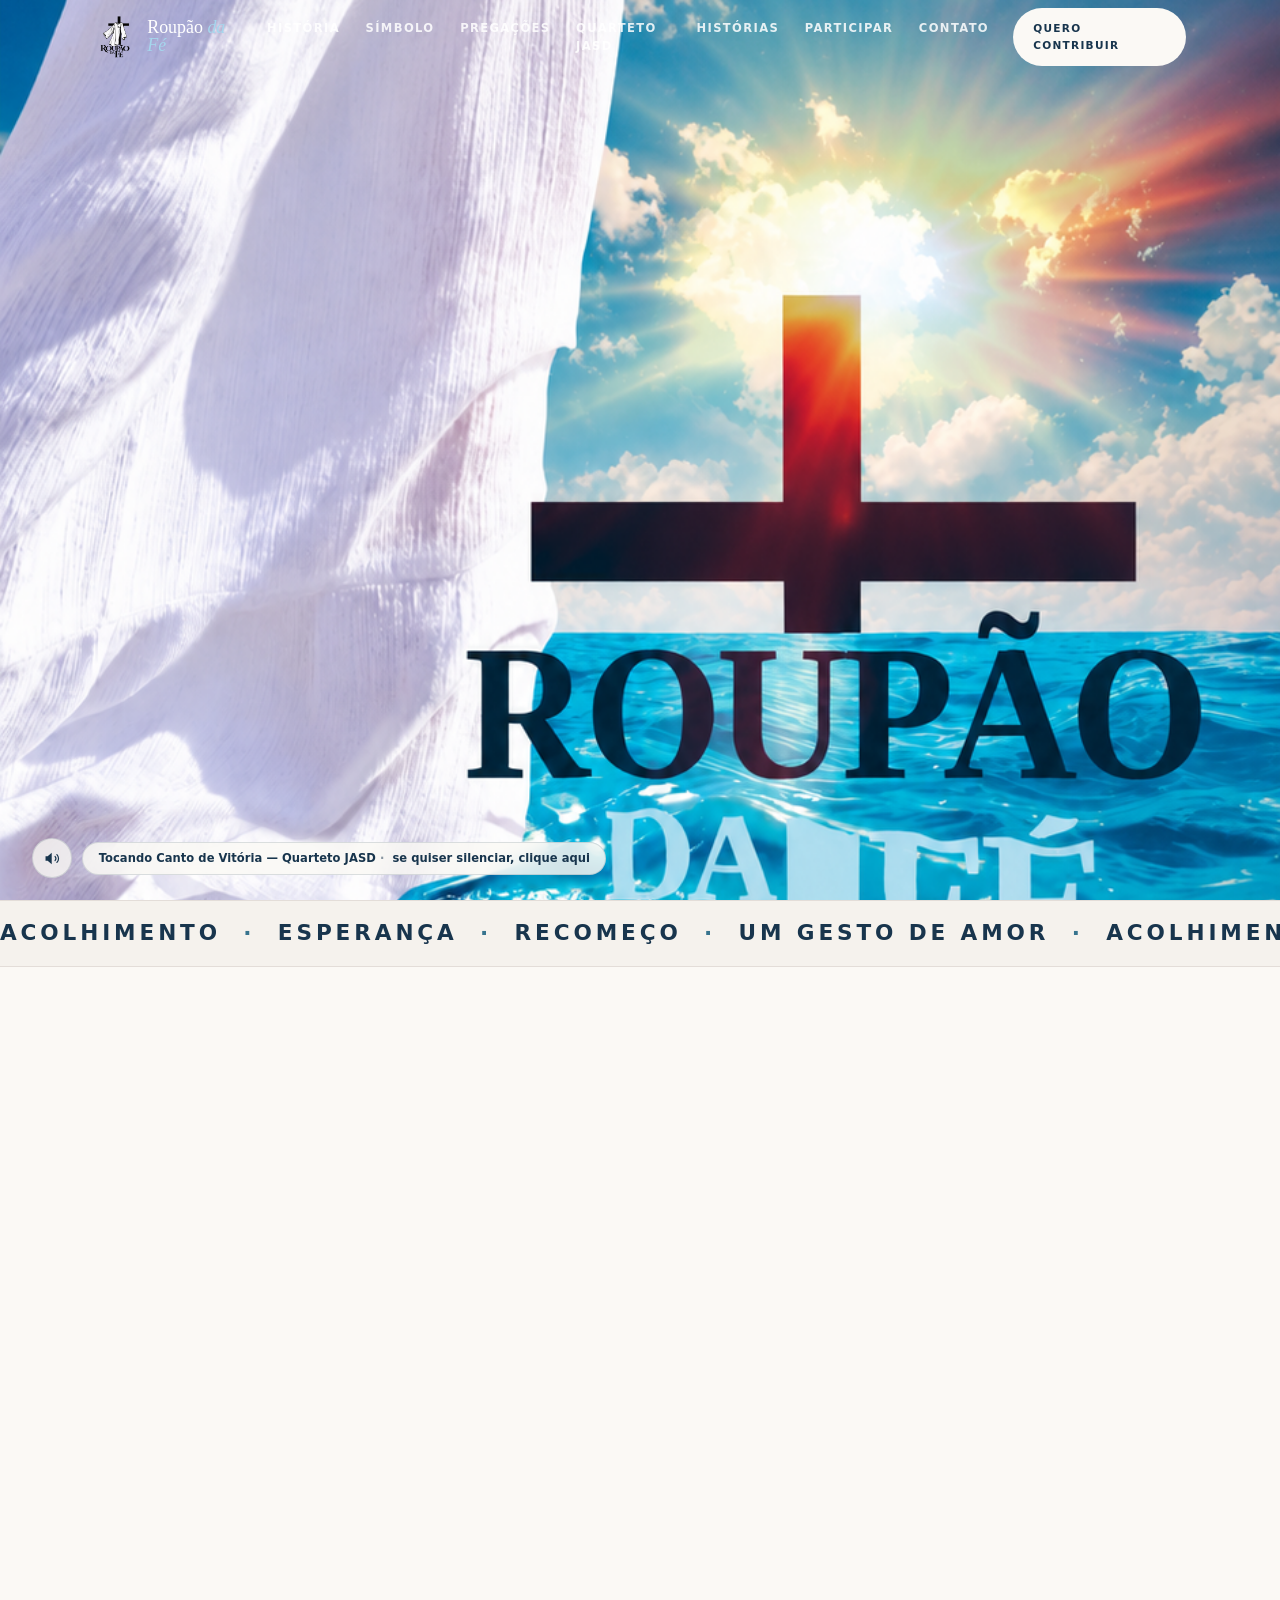
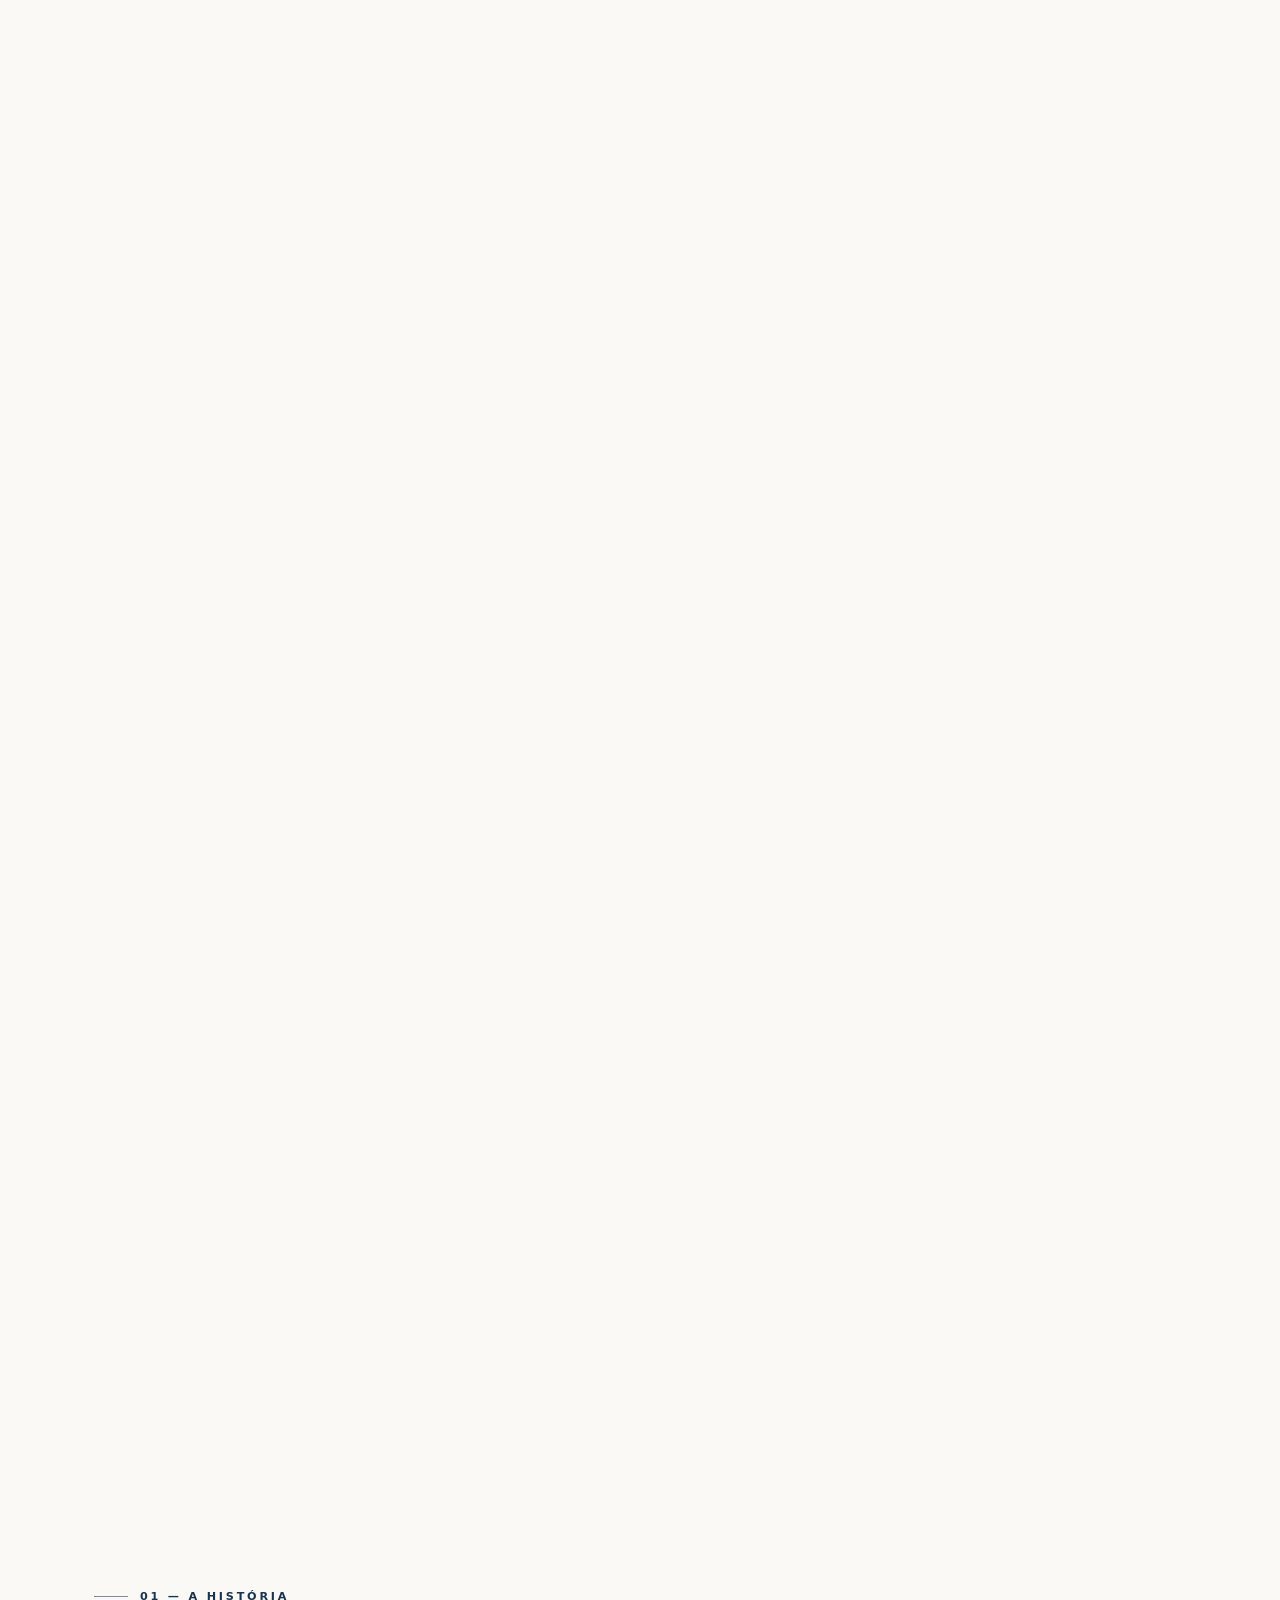
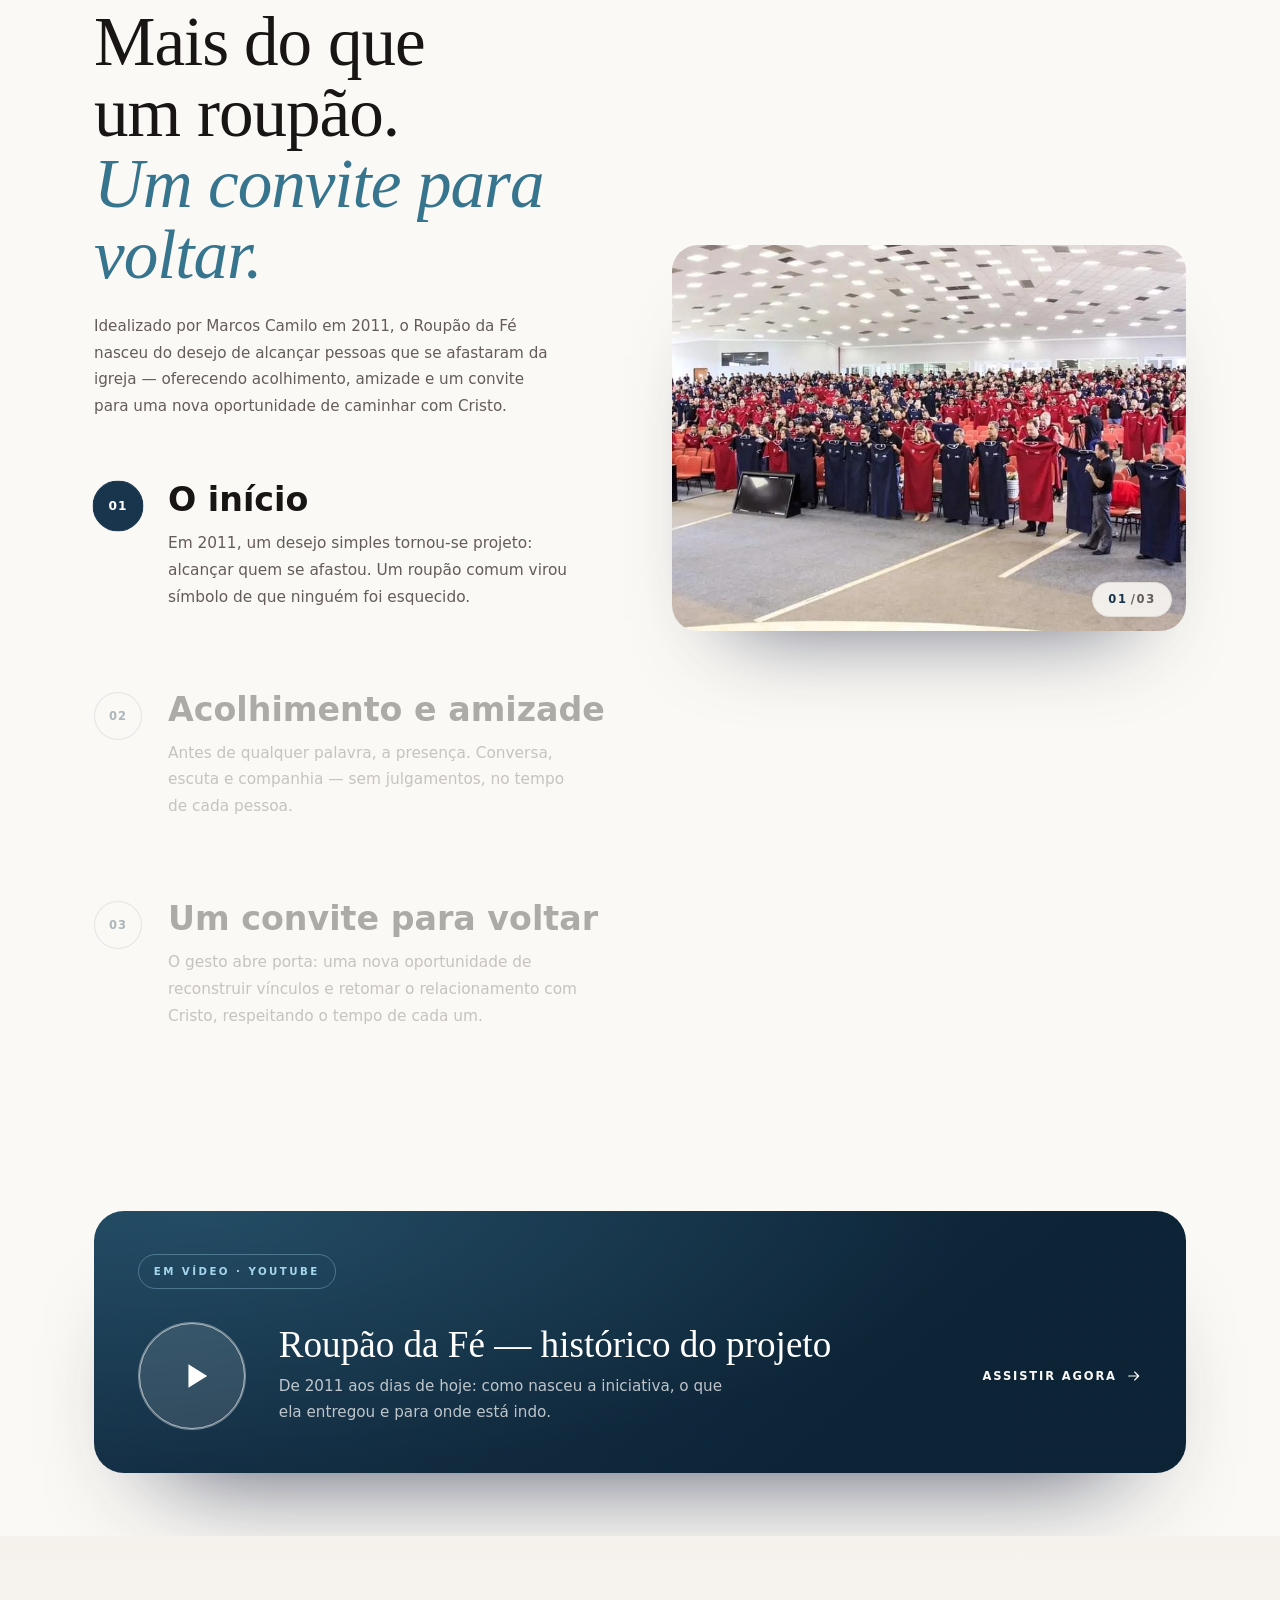
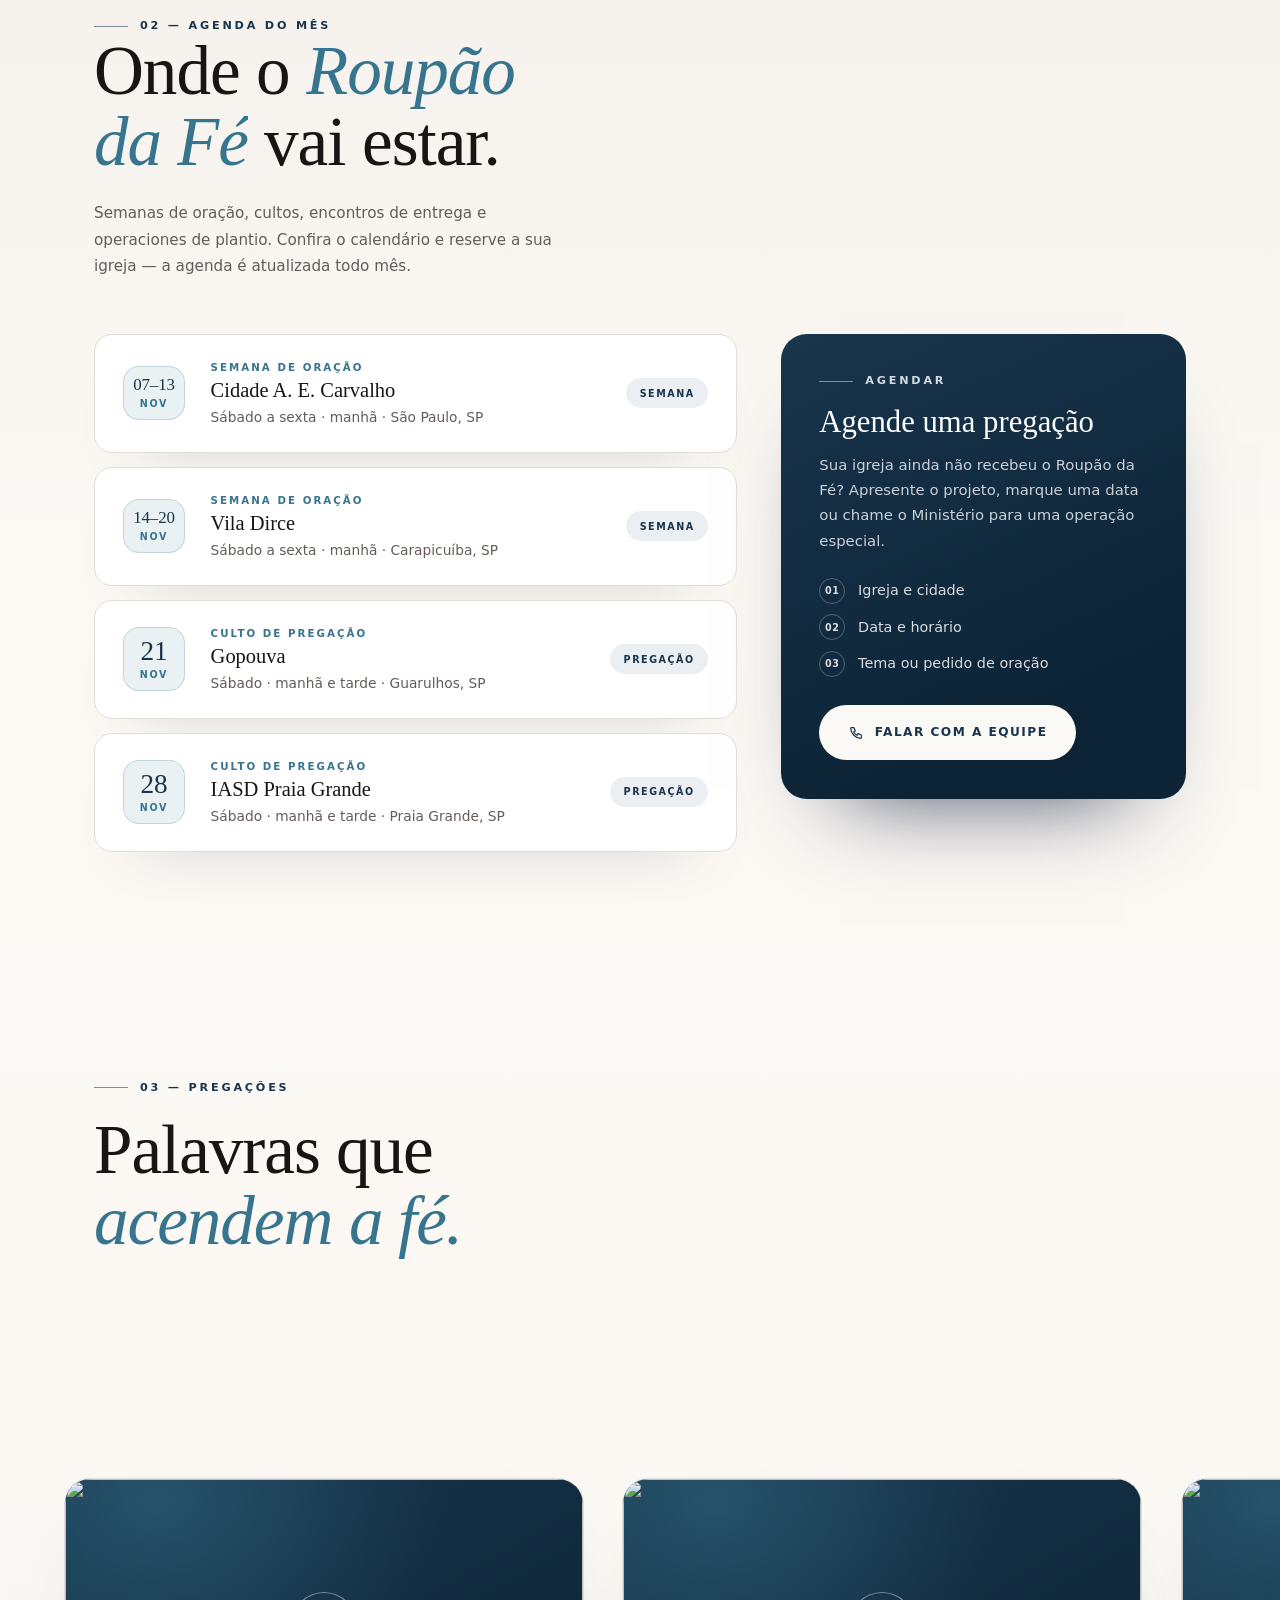
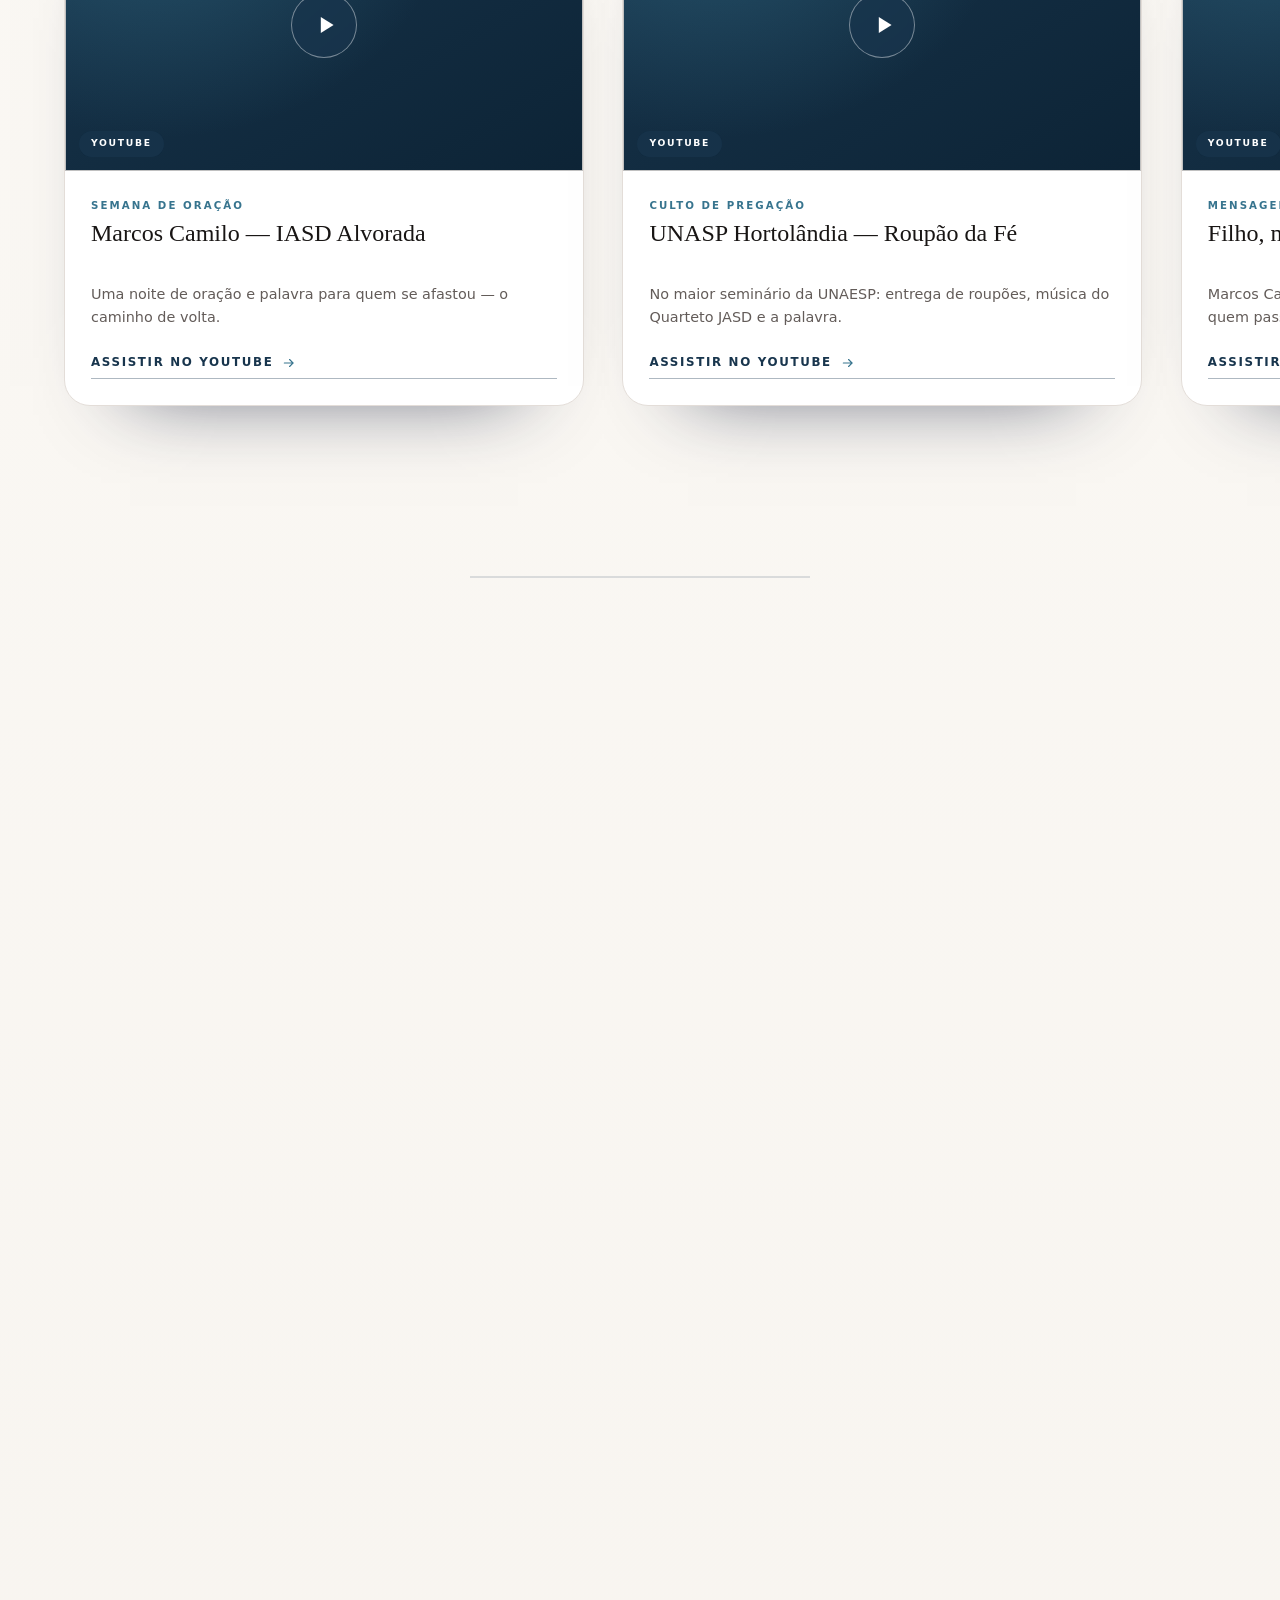
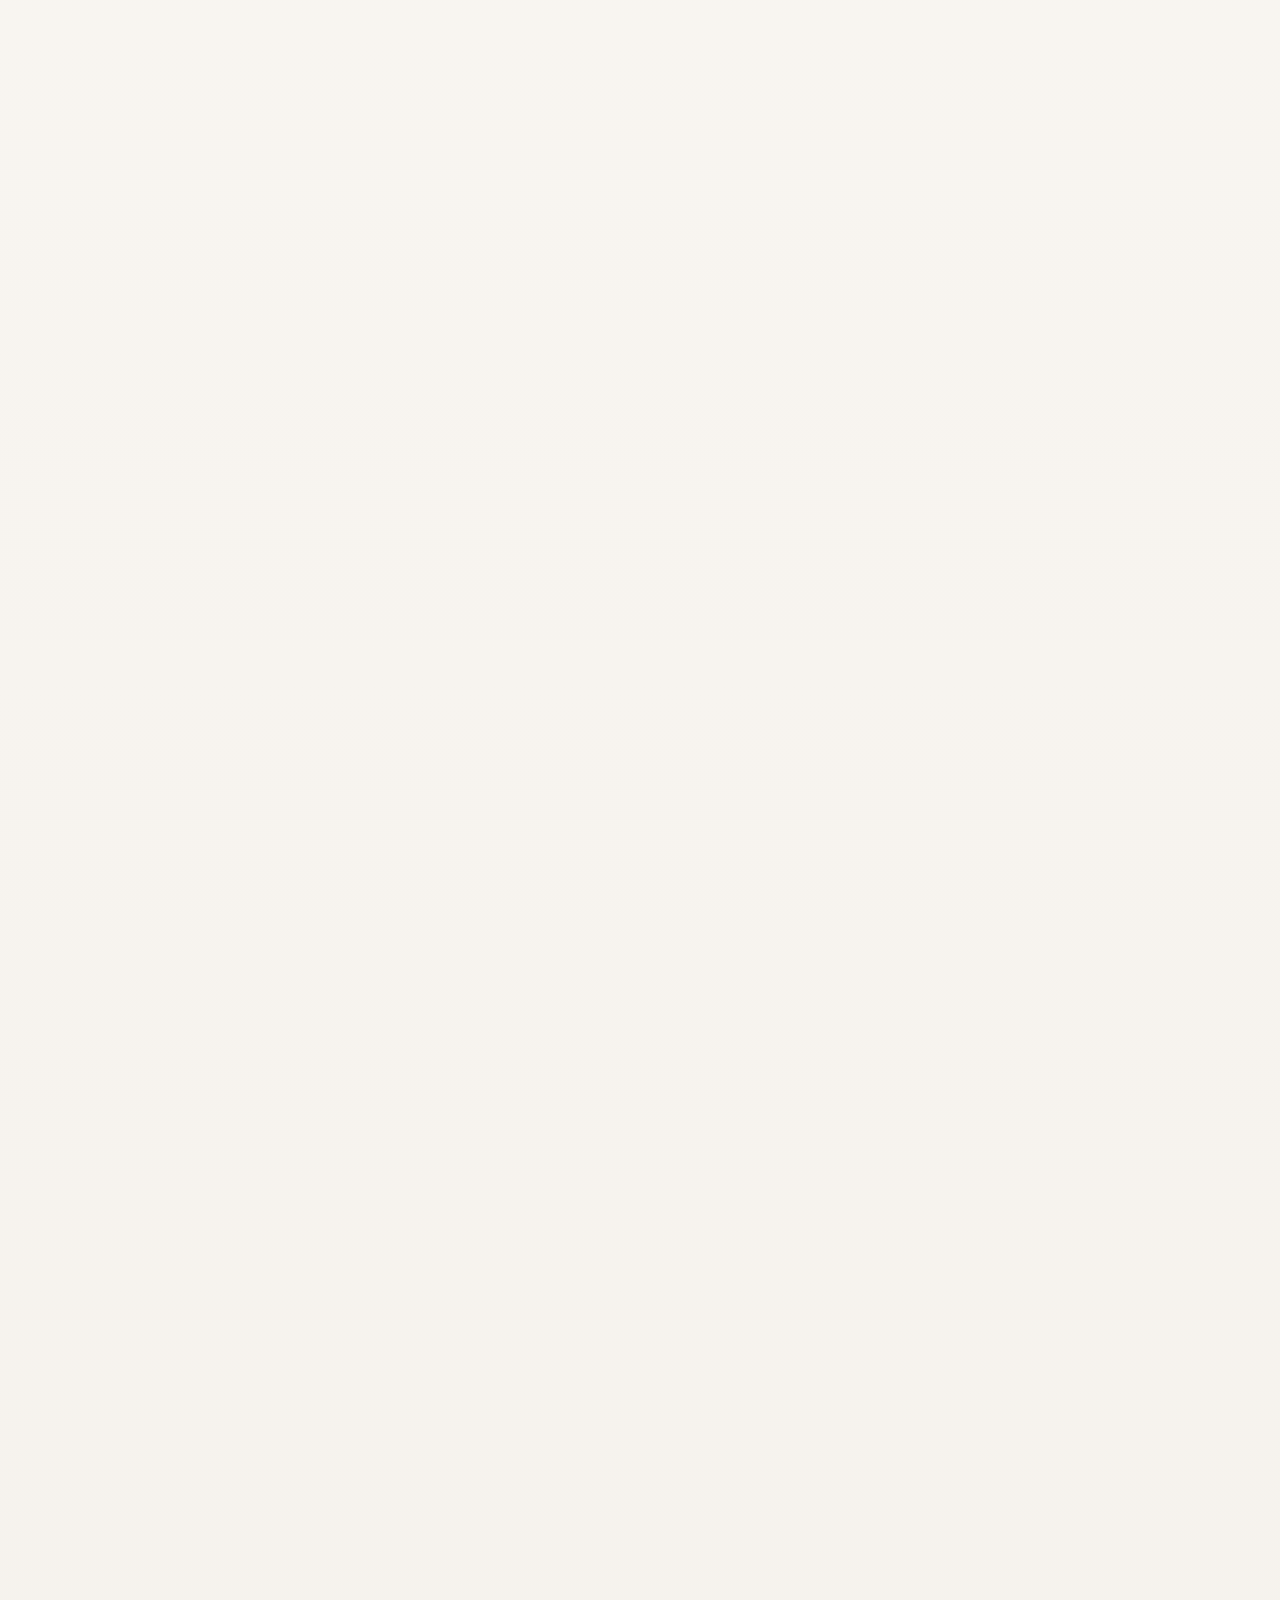
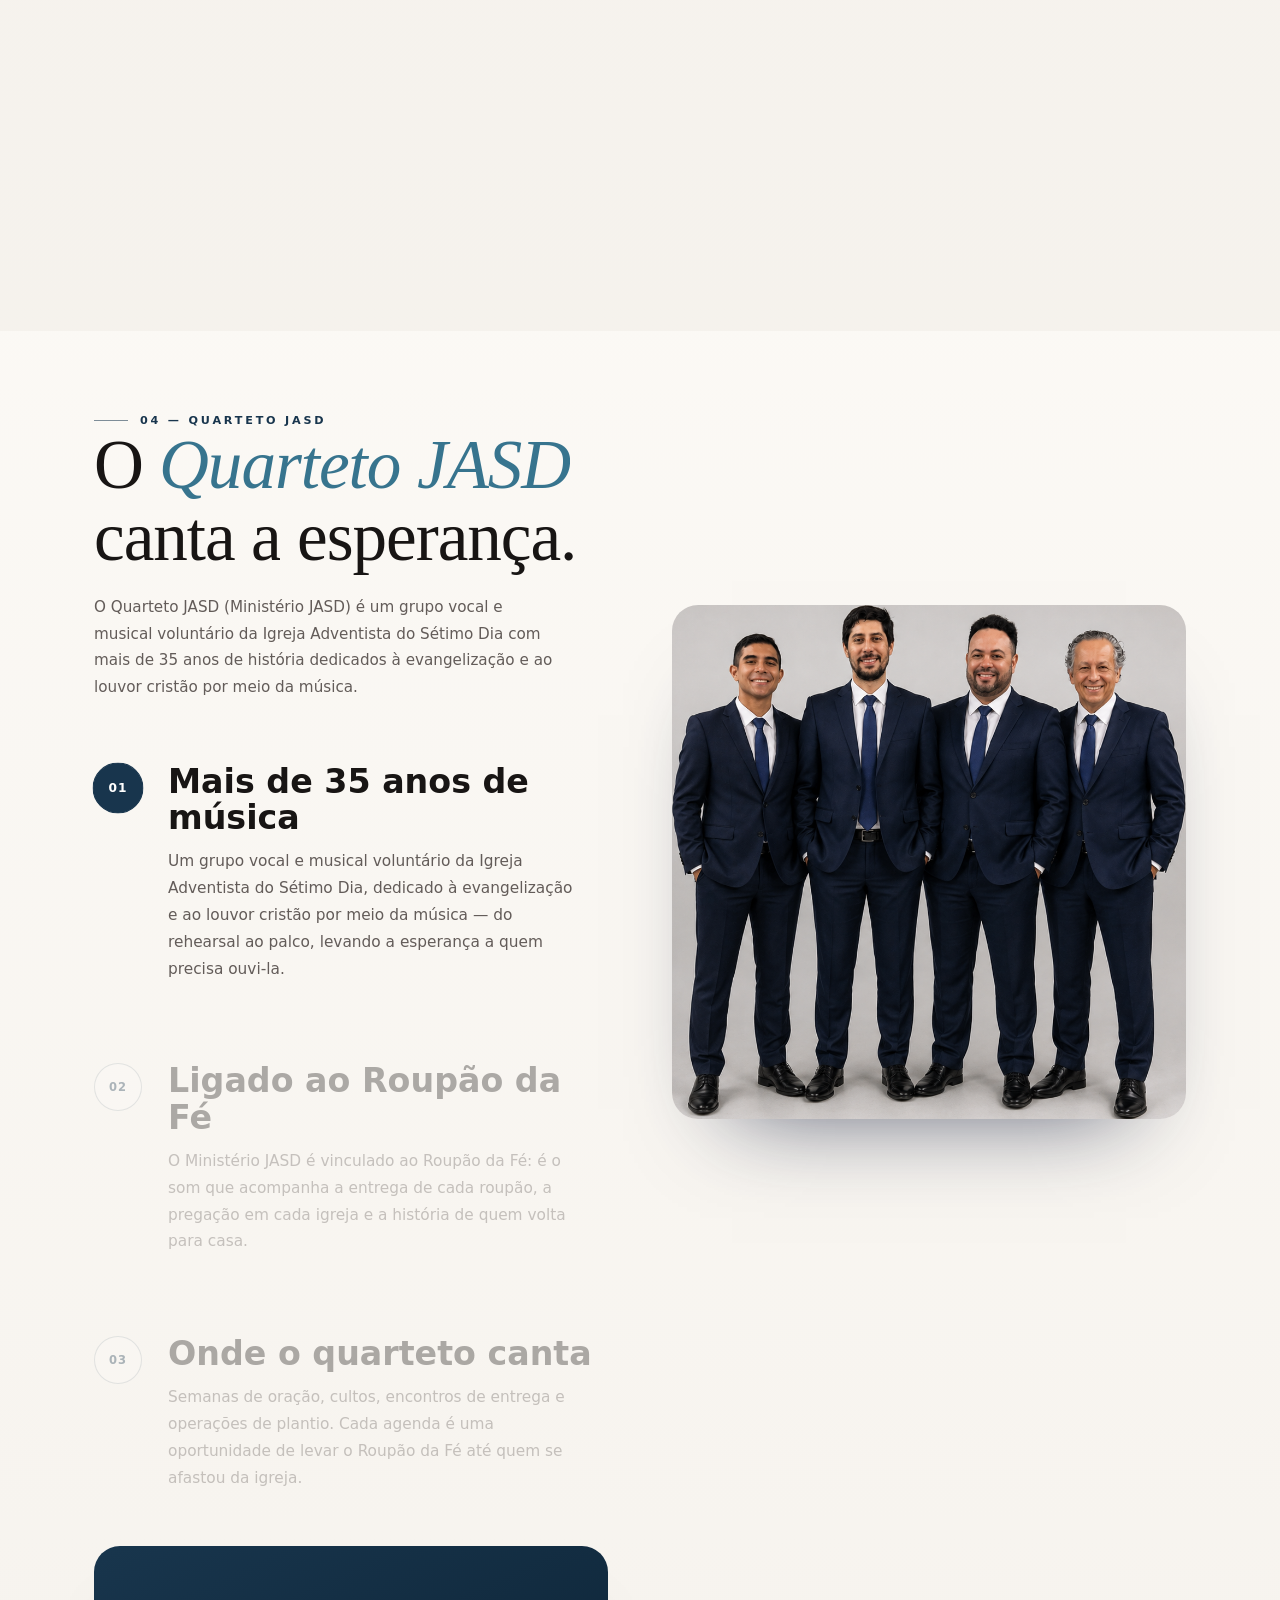
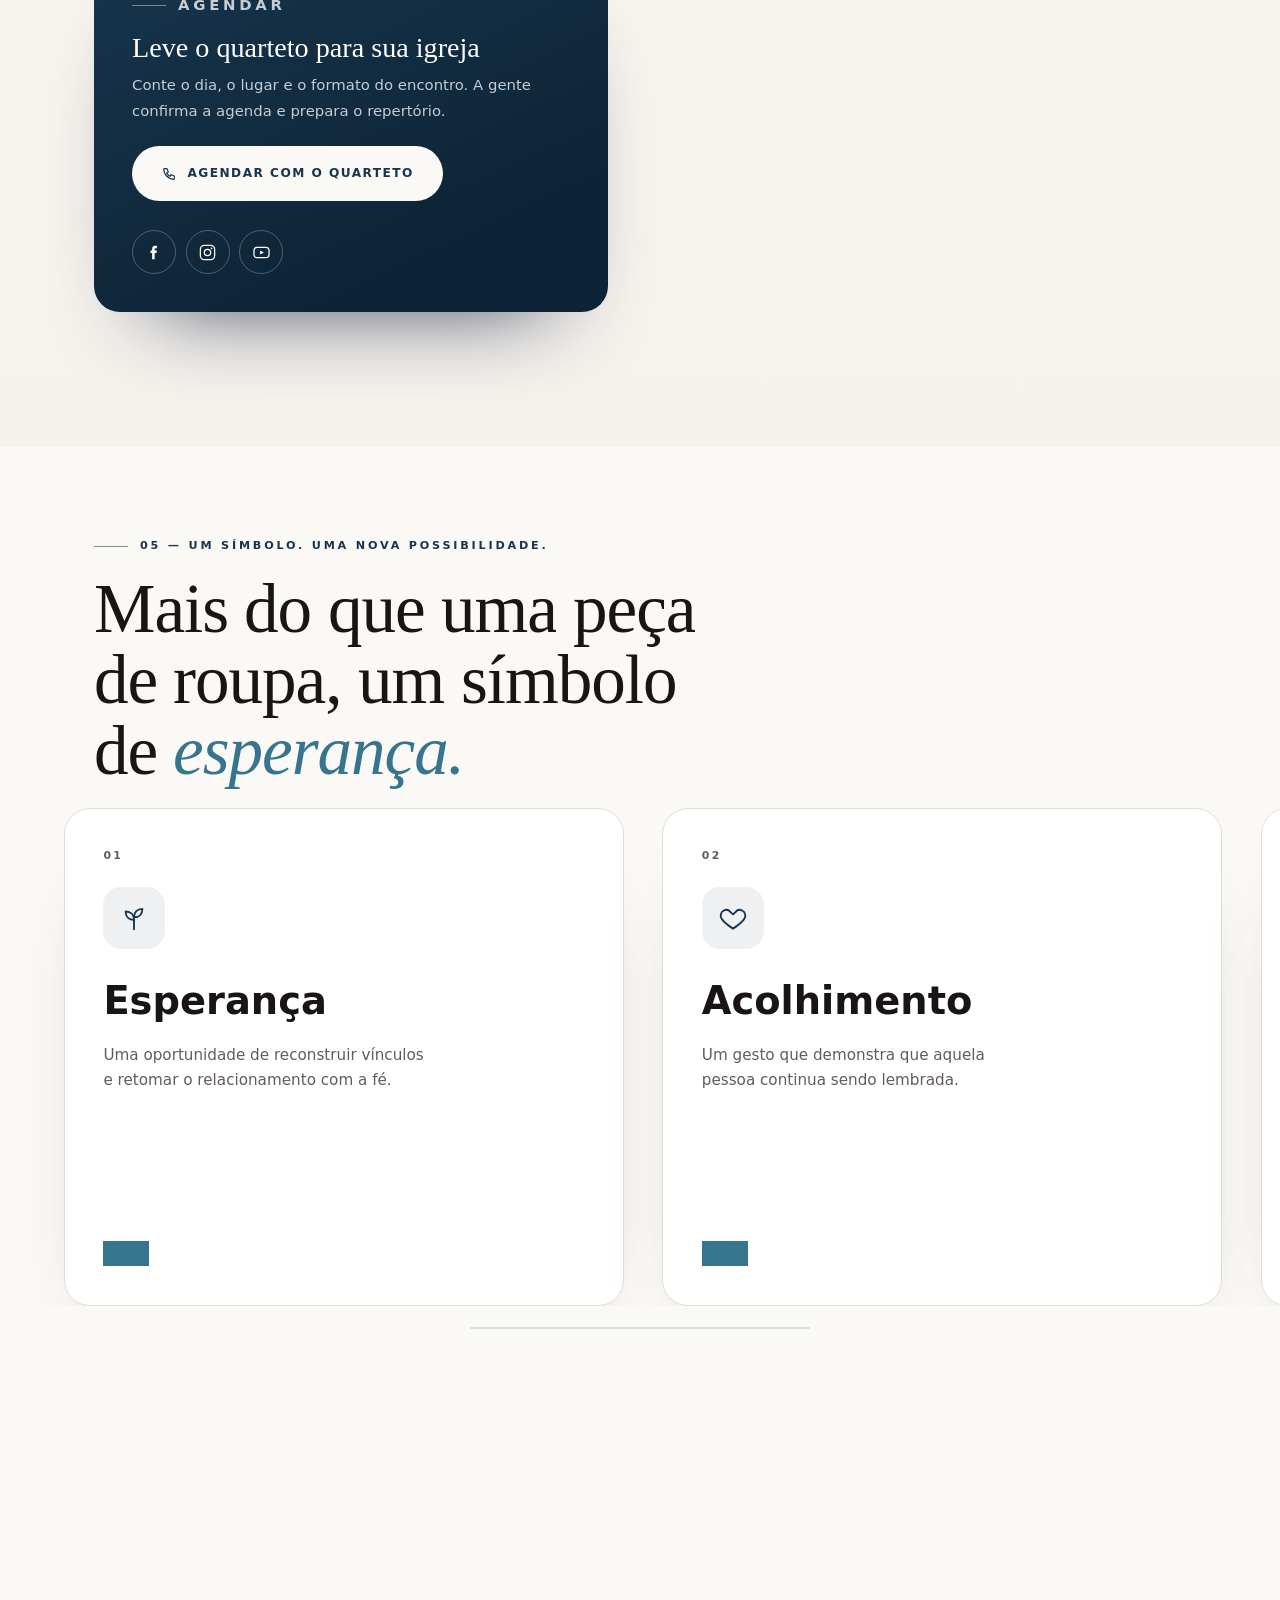
==== commit e20750a6: "Protege o site: CSP, scripts externos, noopener e validacao do checkout" ====
--- a/index.html
+++ b/index.html
@@ -2,6 +2,11 @@
 <html lang="pt-BR" class="no-js">
   <head>
     <meta charset="utf-8" />
+    <meta
+      http-equiv="Content-Security-Policy"
+      content="default-src 'self'; base-uri 'none'; object-src 'none'; frame-src 'none'; form-action 'self'; script-src 'self'; style-src 'self' 'unsafe-inline' https://fonts.googleapis.com; font-src https://fonts.gstatic.com; img-src 'self' data: https://img.youtube.com; media-src 'self'; connect-src 'self' https://roupaodafe-doacoes-suite-hub1.vercel.app; manifest-src 'self'; upgrade-insecure-requests"
+    />
+    <meta name="referrer" content="strict-origin-when-cross-origin" />
     <meta name="viewport" content="width=device-width, initial-scale=1" />
     <title>Roupão da Fé — Uma história pode recomeçar</title>
     <meta
@@ -29,61 +34,11 @@
       rel="stylesheet"
     />
     <link rel="stylesheet" href="vendor/lenis.css" />
-    <link rel="stylesheet" href="css/style.css" />
+    <link rel="stylesheet" href="css/style.css?v=4" />
     <link rel="icon" href="assets/logo.png?v=3" type="image/png" />
     <link rel="apple-touch-icon" href="assets/logo.png?v=3" />
-    <script>
-      document.documentElement.classList.remove("no-js");
-      document.documentElement.classList.add("js");
-    </script>
-    <script>
-      /* Driver híbrido de animação.
-         O GSAP, o Lenis e o lazy-load das imagens dependem de rAF/visibilidade,
-         que o navegador suspende em documentos ocultos (aba em segundo plano,
-         painéis incorporados). Sem isso as animações travam e as fotos nunca
-         carregam — aqui o rAF cai para um timer quando o documento fica oculto. */
-      (function () {
-        var nativeRAF = window.requestAnimationFrame.bind(window);
-        var nativeCAF = window.cancelAnimationFrame.bind(window);
-        var hidden = document.visibilityState !== "visible";
-        var seq = 0;
-        var timers = {};
-        var lastY = -1;
-
-        window.requestAnimationFrame = function (cb) {
-          if (!hidden) return nativeRAF(cb);
-          var id = ++seq;
-          timers[id] = window.setTimeout(function () {
-            delete timers[id];
-            cb(performance.now());
-            /* Em documento oculto o navegador não dispara eventos de scroll
-               (os "scroll steps" do rendering não rodam). Sem eles o
-               ScrollTrigger e os listeners de rolagem nunca atualizam —
-               então repropagamos quando a posição muda. */
-            var y = window.pageYOffset || document.documentElement.scrollTop || 0;
-            if (y !== lastY) {
-              lastY = y;
-              window.dispatchEvent(new Event("scroll"));
-            }
-          }, 16);
-          return id;
-        };
-
-        window.cancelAnimationFrame = function (id) {
-          if (timers[id] !== undefined) {
-            window.clearTimeout(timers[id]);
-            delete timers[id];
-            return;
-          }
-          nativeCAF(id);
-        };
-
-        document.addEventListener("visibilitychange", function () {
-          hidden = document.visibilityState !== "visible";
-          if (!hidden && window.ScrollTrigger) window.ScrollTrigger.refresh();
-        });
-      })();
-    </script>
+    <script src="js/boot.js?v=4"></script>
+    <script src="js/raf-driver.js?v=4"></script>
   </head>
 
   <body>
@@ -422,7 +377,7 @@
             class="spotlight"
             href="https://youtu.be/WwRlk6016Z4"
             target="_blank"
-            rel="noopener"
+            rel="noopener noreferrer"
             data-reveal
           >
             <span class="spotlight__tag">Em vídeo · YouTube</span>
@@ -557,7 +512,7 @@
                   class="vid__thumb"
                   href="https://www.youtube.com/watch?v=BQCylBkfx3Q"
                   target="_blank"
-                  rel="noopener"
+                  rel="noopener noreferrer"
                   aria-label="Assistir: Semana de Oração — Marcos Camilo — IASD Alvorada"
                 >
                   <img
@@ -582,7 +537,7 @@
                     class="link-arrow"
                     href="https://www.youtube.com/watch?v=BQCylBkfx3Q"
                     target="_blank"
-                    rel="noopener"
+                    rel="noopener noreferrer"
                   >
                     Assistir no YouTube
                     <svg viewBox="0 0 24 24" width="14" height="14" aria-hidden="true">
@@ -597,7 +552,7 @@
                   class="vid__thumb"
                   href="https://www.youtube.com/watch?v=ihwgztkxwj8"
                   target="_blank"
-                  rel="noopener"
+                  rel="noopener noreferrer"
                   aria-label="Assistir: UNASP Hortolândia — Marcos Camilo — Roupão da Fé"
                 >
                   <img
@@ -623,7 +578,7 @@
                     class="link-arrow"
                     href="https://www.youtube.com/watch?v=ihwgztkxwj8"
                     target="_blank"
-                    rel="noopener"
+                    rel="noopener noreferrer"
                   >
                     Assistir no YouTube
                     <svg viewBox="0 0 24 24" width="14" height="14" aria-hidden="true">
@@ -638,7 +593,7 @@
                   class="vid__thumb"
                   href="https://www.youtube.com/watch?v=2rBWYLoYktk"
                   target="_blank"
-                  rel="noopener"
+                  rel="noopener noreferrer"
                   aria-label="Assistir: Filho, não desista — Marcos Camilo — IASD Central Paulistana"
                 >
                   <img
@@ -664,7 +619,7 @@
                     class="link-arrow"
                     href="https://www.youtube.com/watch?v=2rBWYLoYktk"
                     target="_blank"
-                    rel="noopener"
+                    rel="noopener noreferrer"
                   >
                     Assistir no YouTube
                     <svg viewBox="0 0 24 24" width="14" height="14" aria-hidden="true">
@@ -679,7 +634,7 @@
                   class="vid__thumb"
                   href="https://www.youtube.com/watch?v=eZDRefKQ_Os"
                   target="_blank"
-                  rel="noopener"
+                  rel="noopener noreferrer"
                   aria-label="Assistir: Não olhe para trás — Marcos Camilo e Quarteto JASD"
                 >
                   <img
@@ -704,7 +659,7 @@
                     class="link-arrow"
                     href="https://www.youtube.com/watch?v=eZDRefKQ_Os"
                     target="_blank"
-                    rel="noopener"
+                    rel="noopener noreferrer"
                   >
                     Assistir no YouTube
                     <svg viewBox="0 0 24 24" width="14" height="14" aria-hidden="true">
@@ -719,7 +674,7 @@
                   class="vid__thumb"
                   href="https://www.youtube.com/watch?v=4qQ4q9Y3swY"
                   target="_blank"
-                  rel="noopener"
+                  rel="noopener noreferrer"
                   aria-label="Assistir: Semana do Roupão da Fé — Marcos Camilo — IASD Osasco"
                 >
                   <img
@@ -744,7 +699,7 @@
                     class="link-arrow"
                     href="https://www.youtube.com/watch?v=4qQ4q9Y3swY"
                     target="_blank"
-                    rel="noopener"
+                    rel="noopener noreferrer"
                   >
                     Assistir no YouTube
                     <svg viewBox="0 0 24 24" width="14" height="14" aria-hidden="true">
@@ -762,7 +717,7 @@
                   class="btn btn--solid"
                   href="https://www.youtube.com/results?search_query=Roup%C3%A3o+da+F%C3%A9+-+Marcos+Camilo"
                   target="_blank"
-                  rel="noopener"
+                  rel="noopener noreferrer"
                 >
                   Ver todas no YouTube
                 </a>
@@ -872,7 +827,7 @@
                 <a
                   href="https://www.facebook.com/quartetojasd/"
                   target="_blank"
-                  rel="noopener"
+                  rel="noopener noreferrer"
                   aria-label="Facebook do Quarteto JASD (abre em nova aba)"
                   title="Quarteto JASD no Facebook"
                 >
@@ -883,7 +838,7 @@
                 <a
                   href="https://www.instagram.com/ministeriojasd/"
                   target="_blank"
-                  rel="noopener"
+                  rel="noopener noreferrer"
                   aria-label="Instagram do Quarteto JASD (abre em nova aba)"
                   title="@ministeriojasd no Instagram"
                 >
@@ -896,7 +851,7 @@
                 <a
                   href="https://www.youtube.com/channel/UCEQbV1p4V_eGNlok_eiZWng"
                   target="_blank"
-                  rel="noopener"
+                  rel="noopener noreferrer"
                   aria-label="YouTube do Quarteto JASD (abre em nova aba)"
                   title="Quarteto JASD no YouTube"
                 >
@@ -1068,7 +1023,7 @@
                 class="case__media"
                 href="https://youtu.be/JQnHjFTes7Y"
                 target="_blank"
-                rel="noopener"
+                rel="noopener noreferrer"
                 aria-label="Assistir à reportagem do Reencontro em Montes Claros (abre em nova aba)"
               >
                 <img
@@ -1104,7 +1059,7 @@
                   class="btn btn--solid"
                   href="https://youtu.be/JQnHjFTes7Y"
                   target="_blank"
-                  rel="noopener"
+                  rel="noopener noreferrer"
                 >
                   <svg viewBox="0 0 24 24" width="15" height="15" aria-hidden="true">
                     <path d="M7.2 4.6 19 12 7.2 19.4z" />
@@ -1497,7 +1452,7 @@
             <a
               href="https://www.instagram.com/roupaodafe/"
               target="_blank"
-              rel="noopener"
+              rel="noopener noreferrer"
               aria-label="Instagram do Roupão da Fé (abre em nova aba)"
               title="@roupaodafe no Instagram"
             >
@@ -1510,7 +1465,7 @@
             <a
               href="https://www.youtube.com/@roupaodafe"
               target="_blank"
-              rel="noopener"
+              rel="noopener noreferrer"
               aria-label="YouTube do Roupão da Fé (abre em nova aba)"
               title="@roupaodafe no YouTube"
             >
@@ -1522,7 +1477,7 @@
             <a
               href="https://www.facebook.com/roupaodafe/"
               target="_blank"
-              rel="noopener"
+              rel="noopener noreferrer"
               aria-label="Facebook do Roupão da Fé (abre em nova aba)"
               title="roupaodafe no Facebook"
             >
@@ -1632,6 +1587,6 @@
     <script src="vendor/ScrollTrigger.min.js"></script>
     <script src="vendor/lenis.min.js"></script>
     <script src="vendor/media-chrome.js"></script>
-    <script src="js/main.js"></script>
+    <script src="js/main.js?v=4"></script>
   </body>
 </html>
--- a/css/style.css
+++ b/css/style.css
@@ -2503,6 +2503,11 @@
   letter-spacing: 0.24em;
   text-transform: uppercase;
   color: color-mix(in srgb, #fff 65%, transparent);
+}
+
+.manual-card footer.manual-card__nota {
+  margin-top: 0;
+  margin-bottom: 1rem;
 }
 
 .manual-stat {
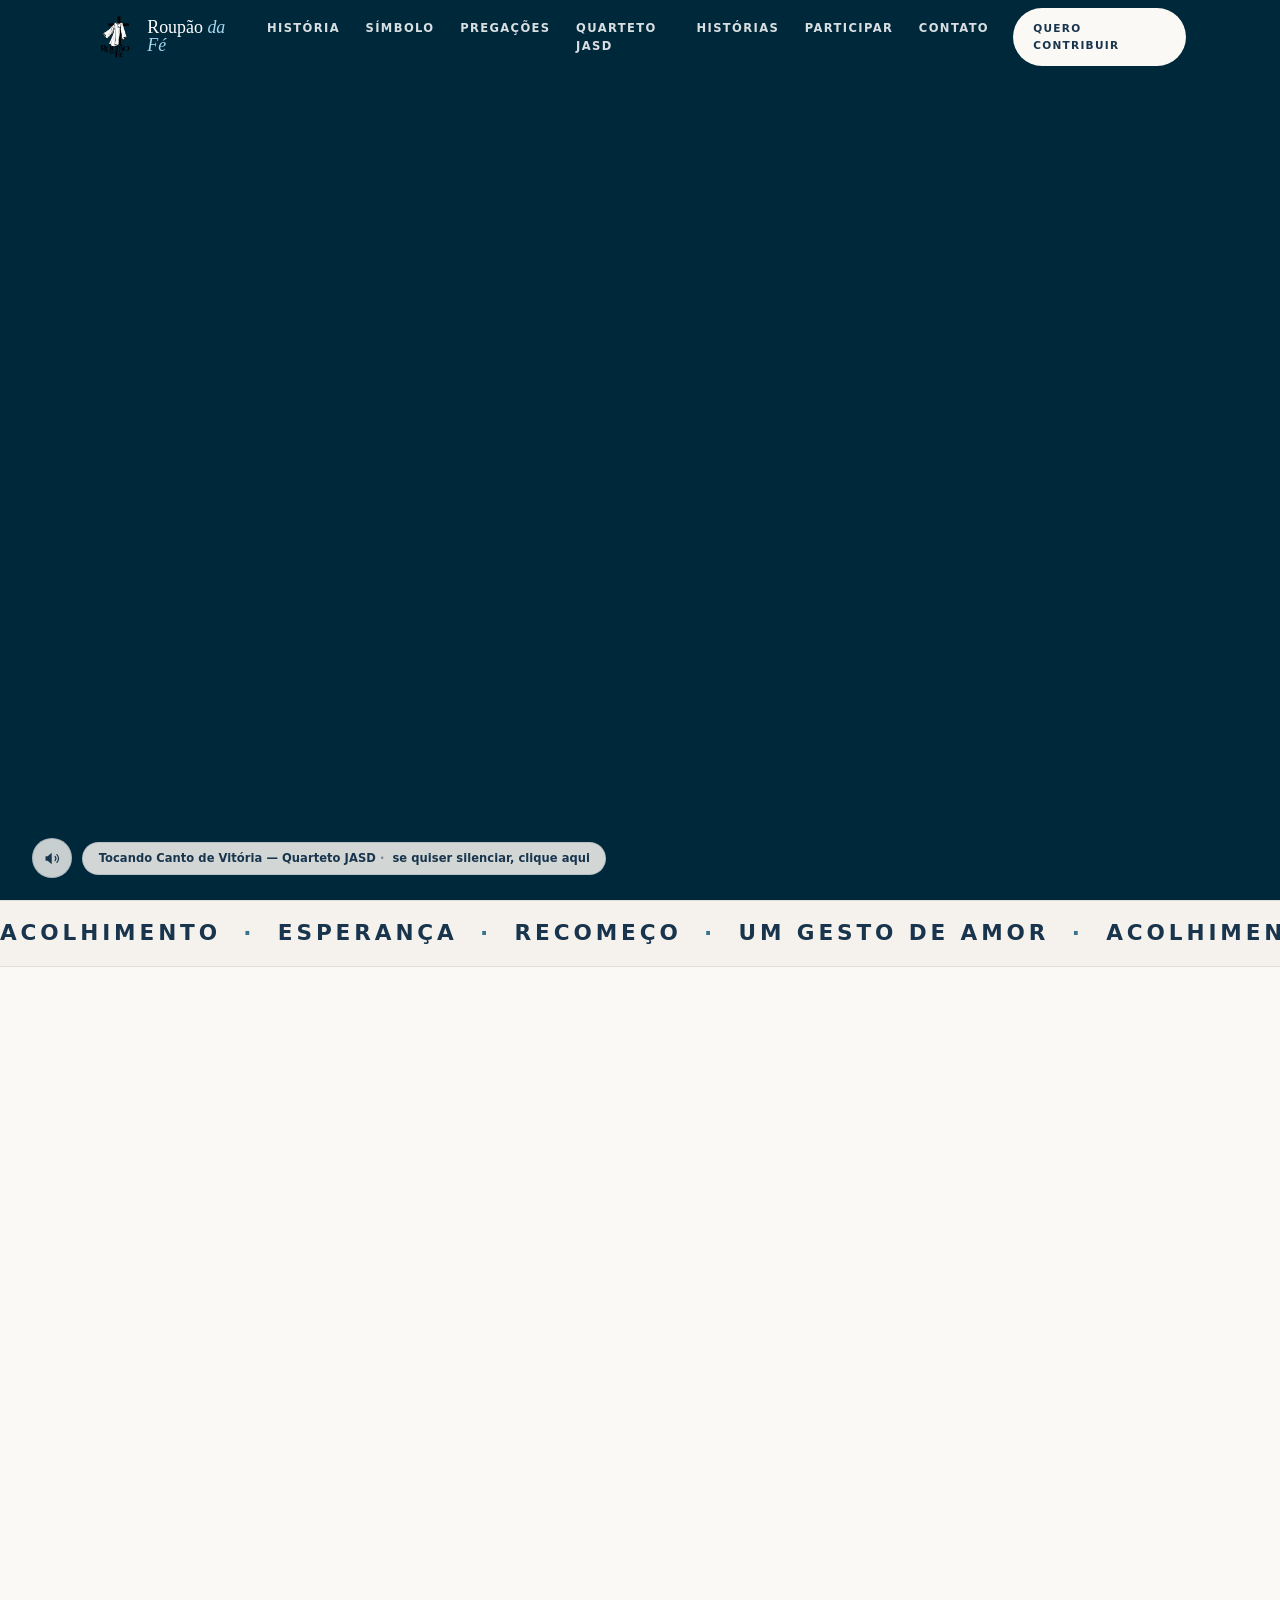
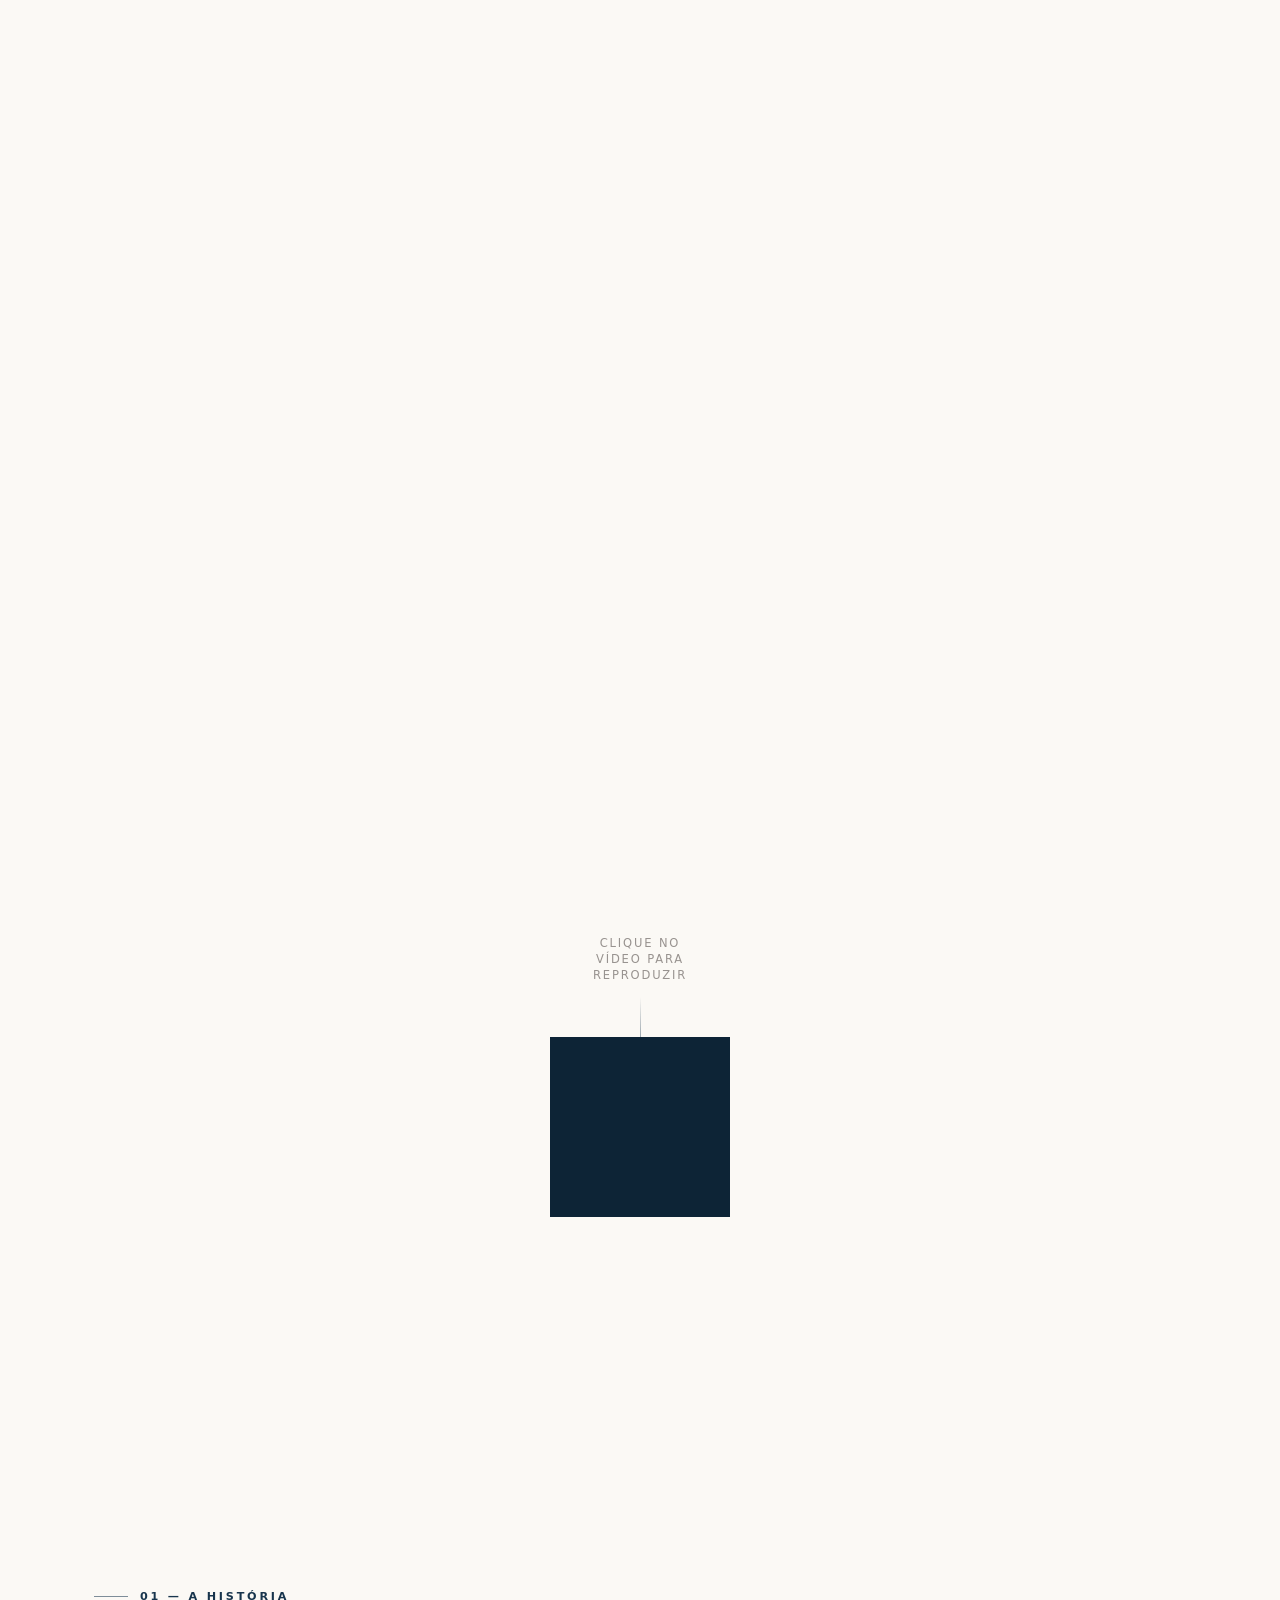
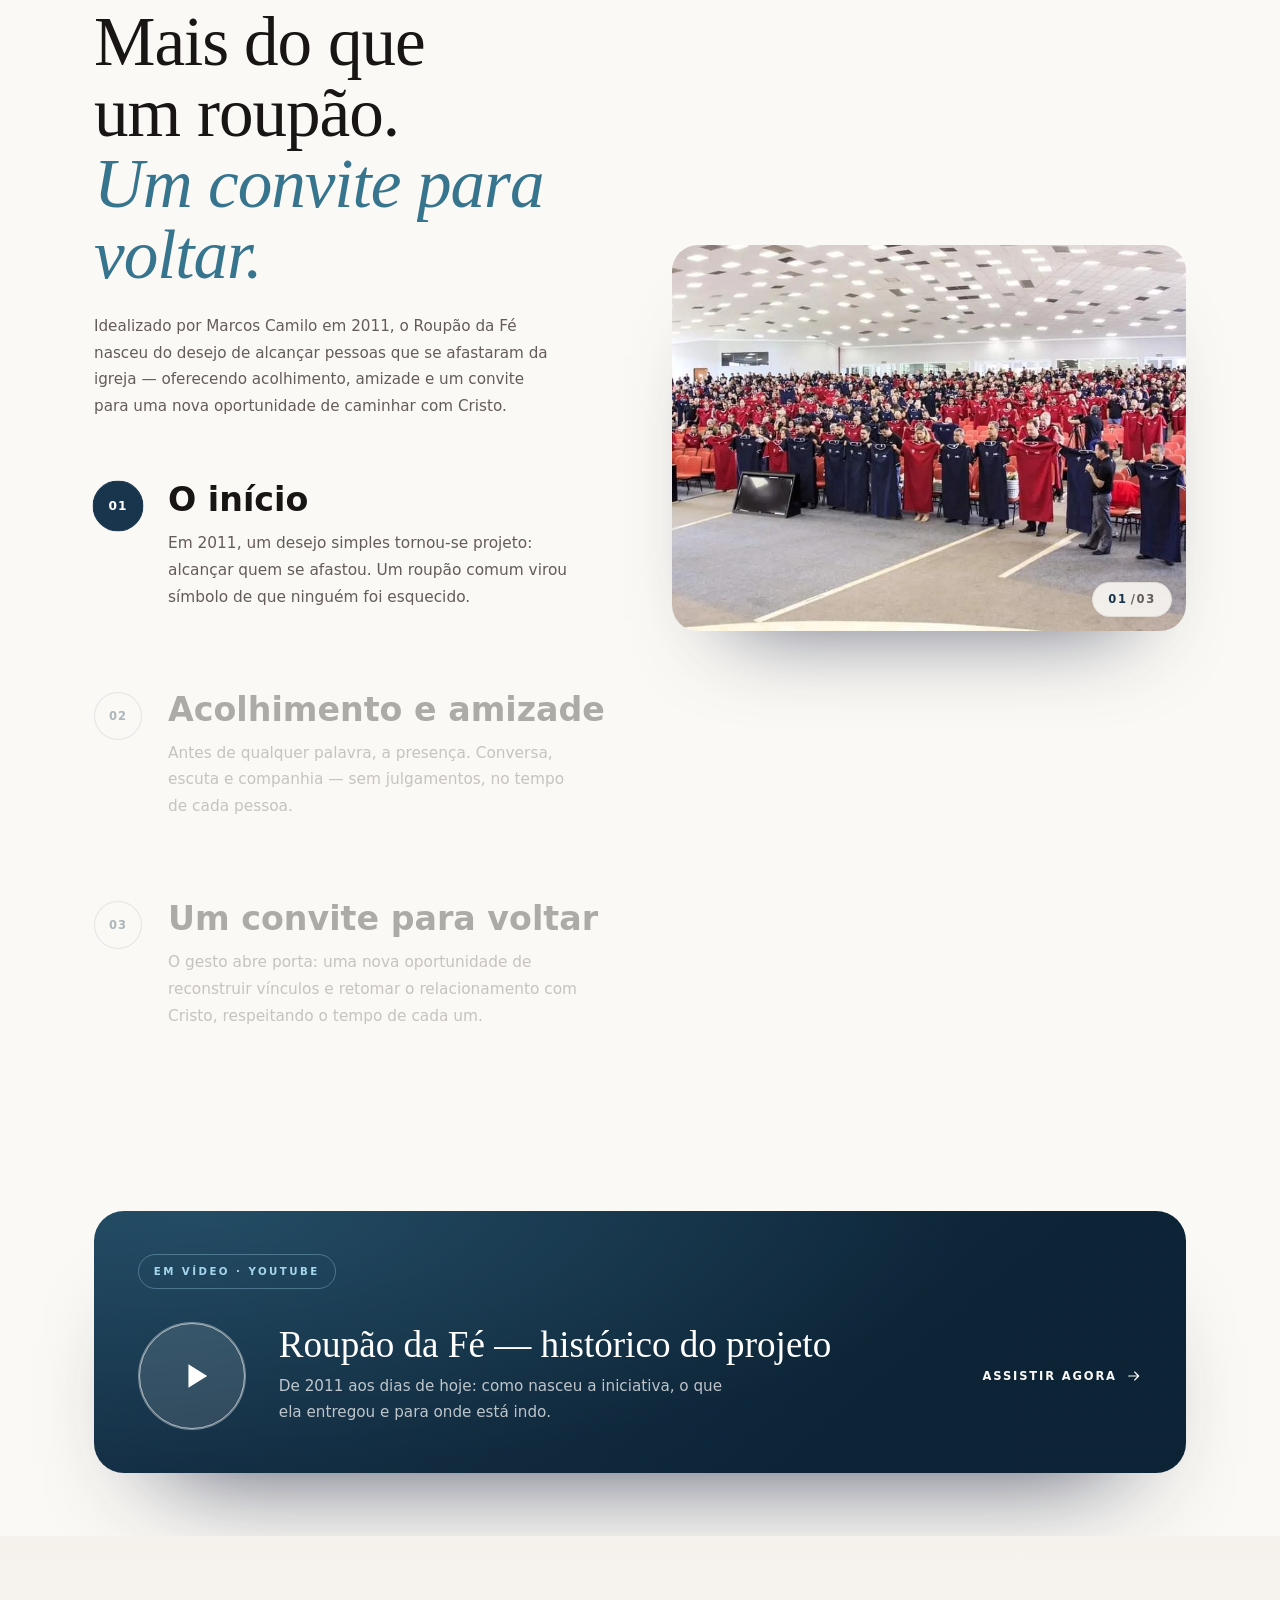
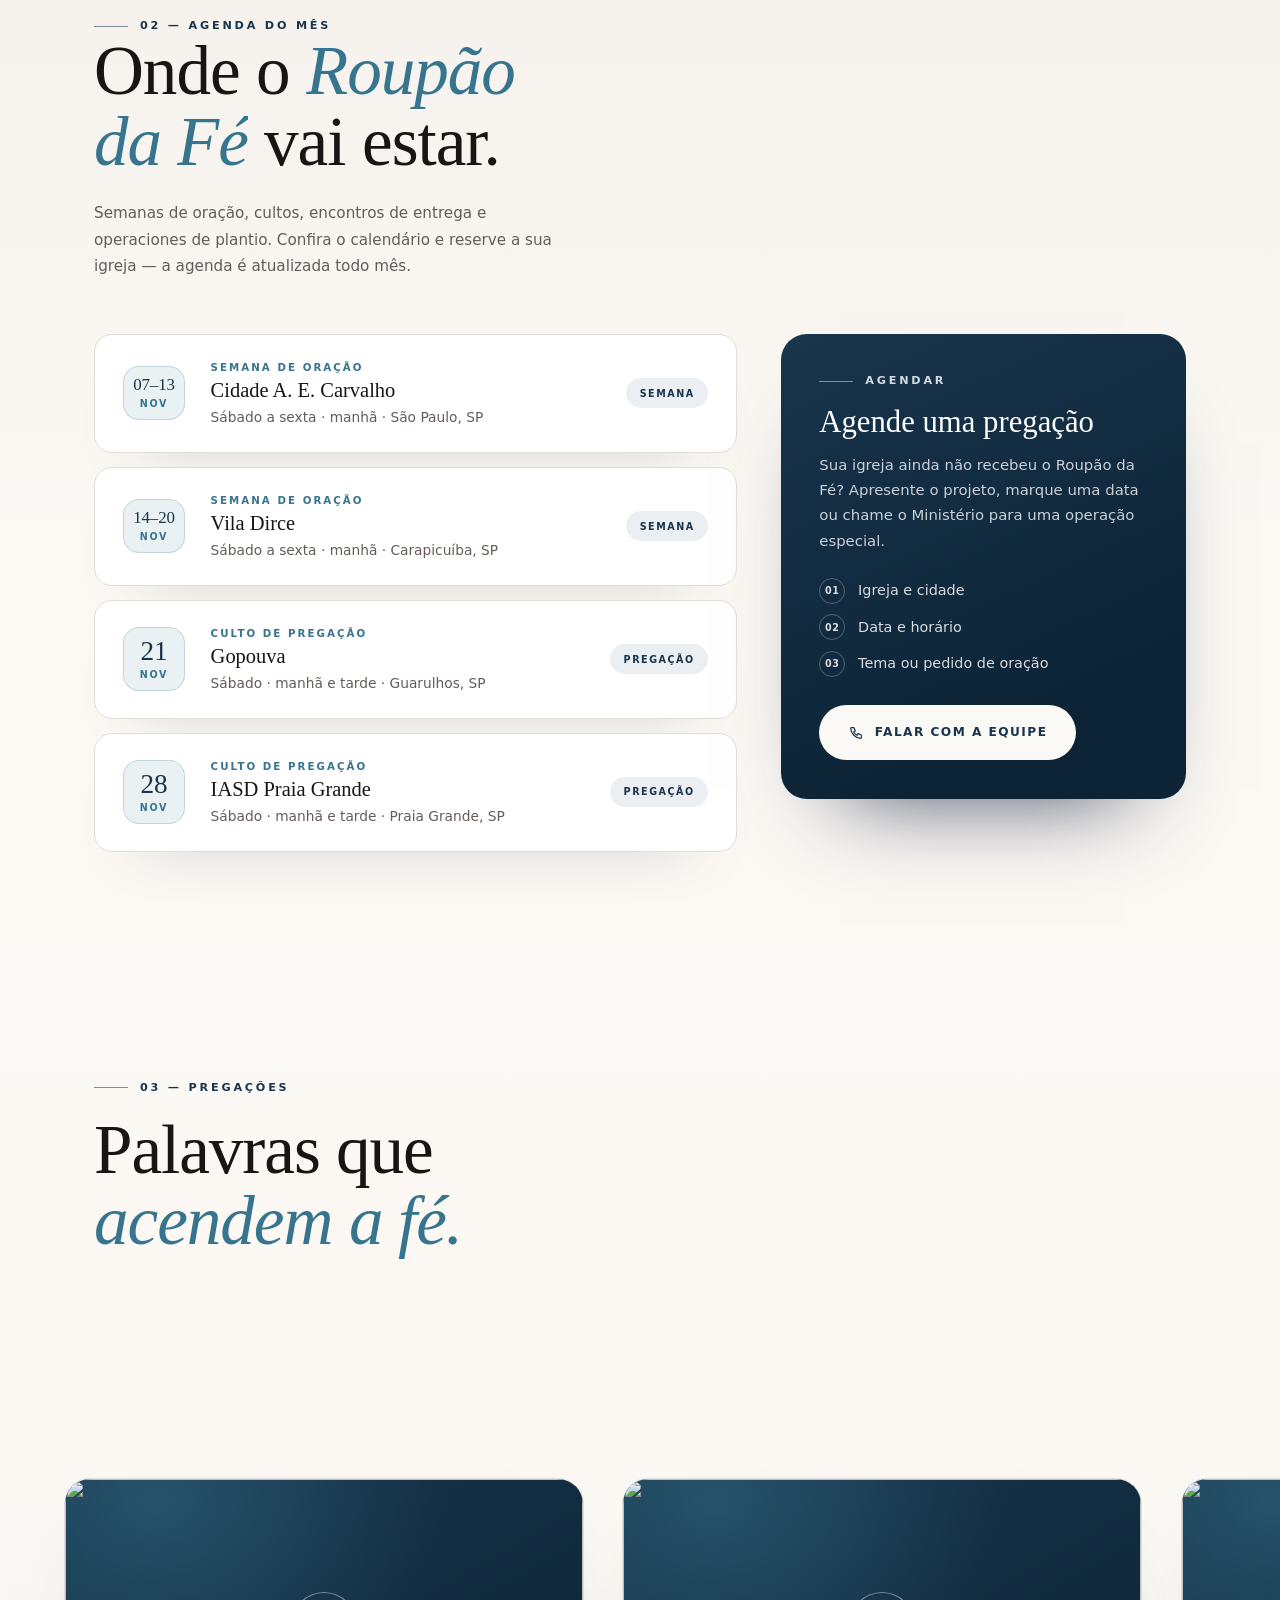
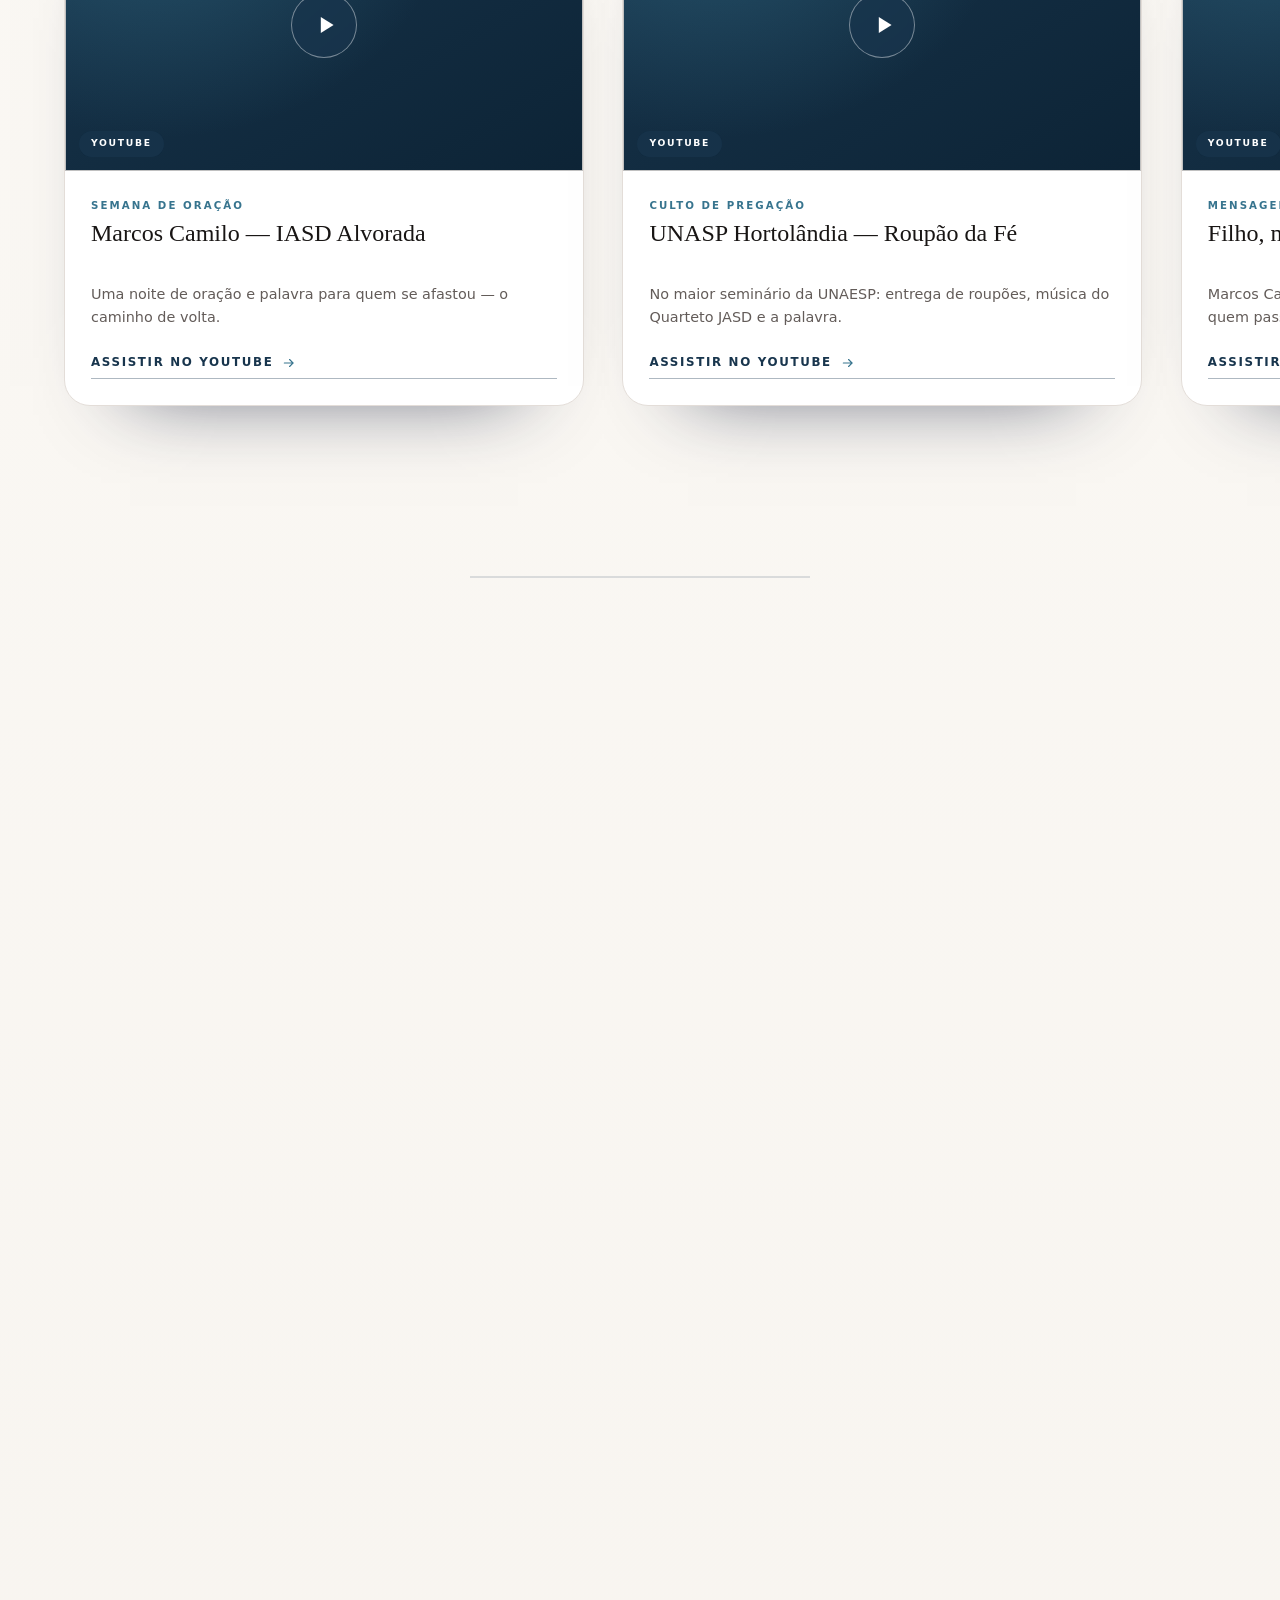
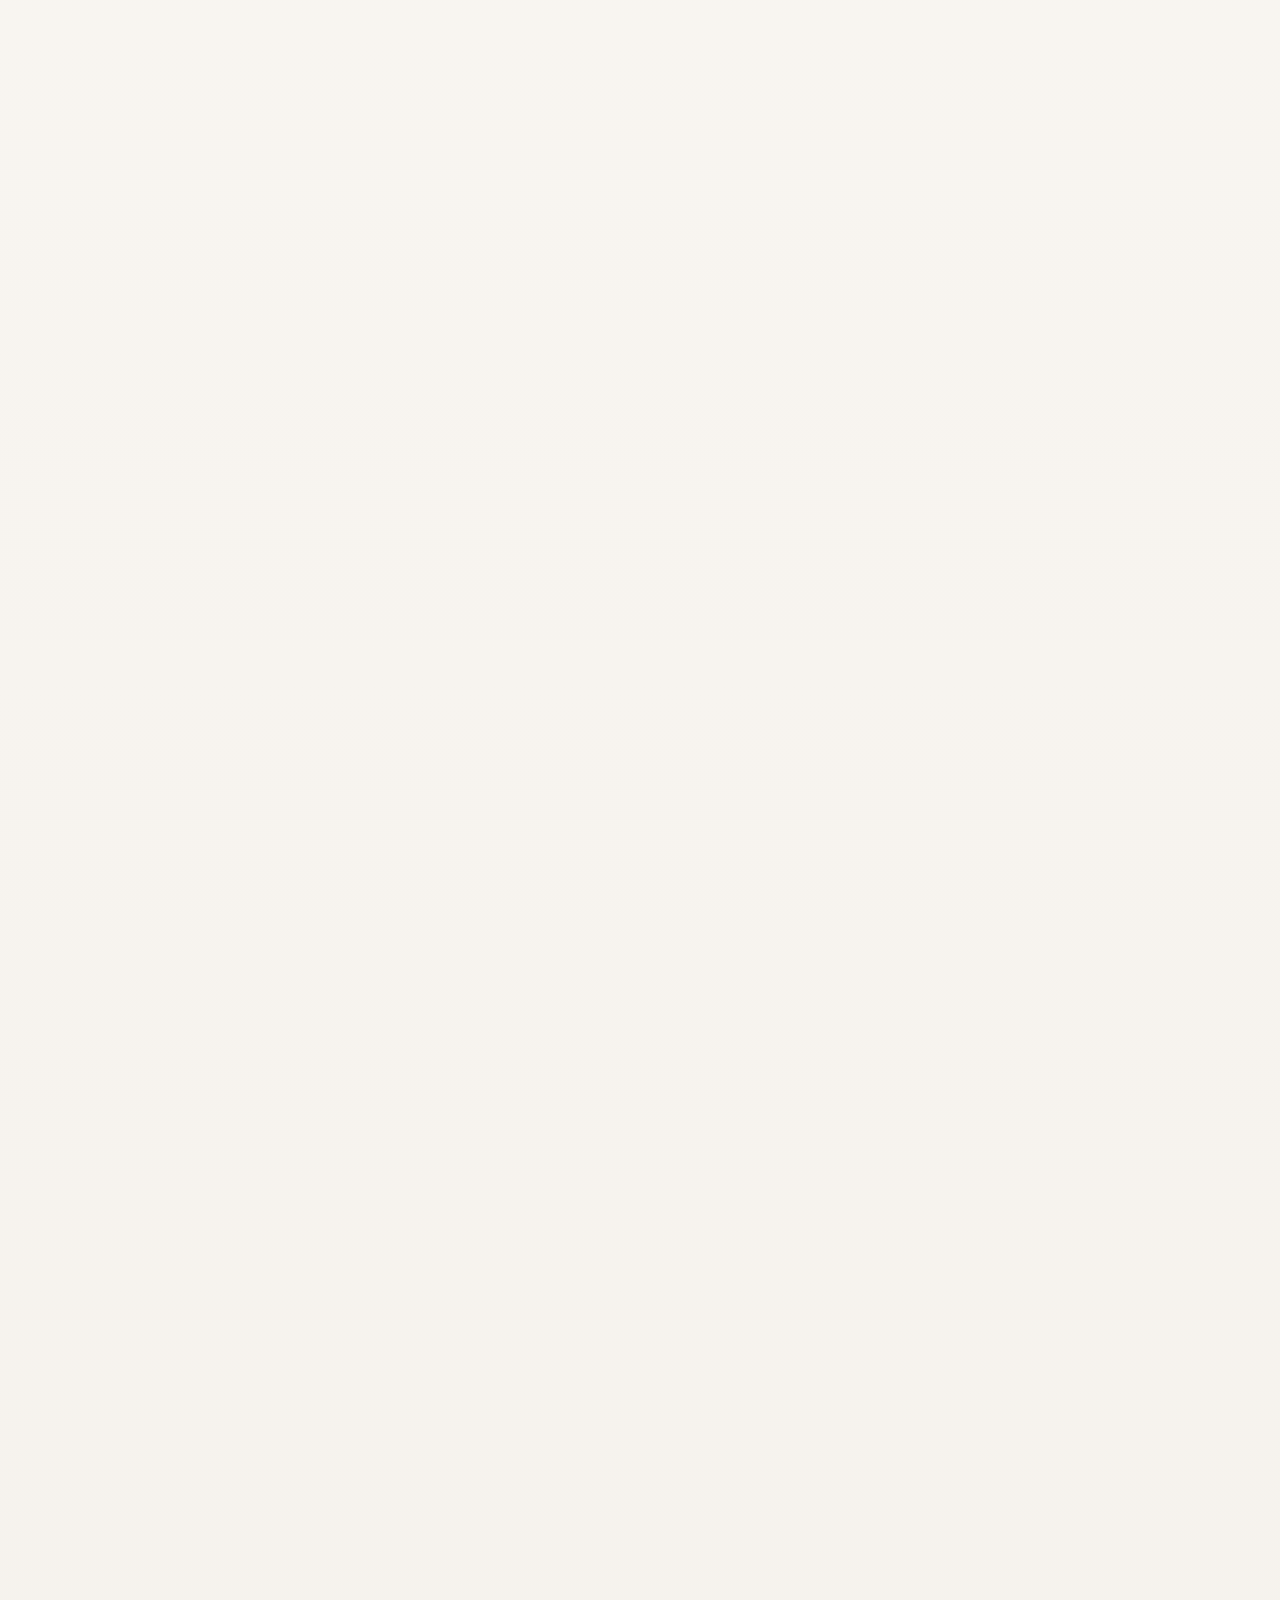
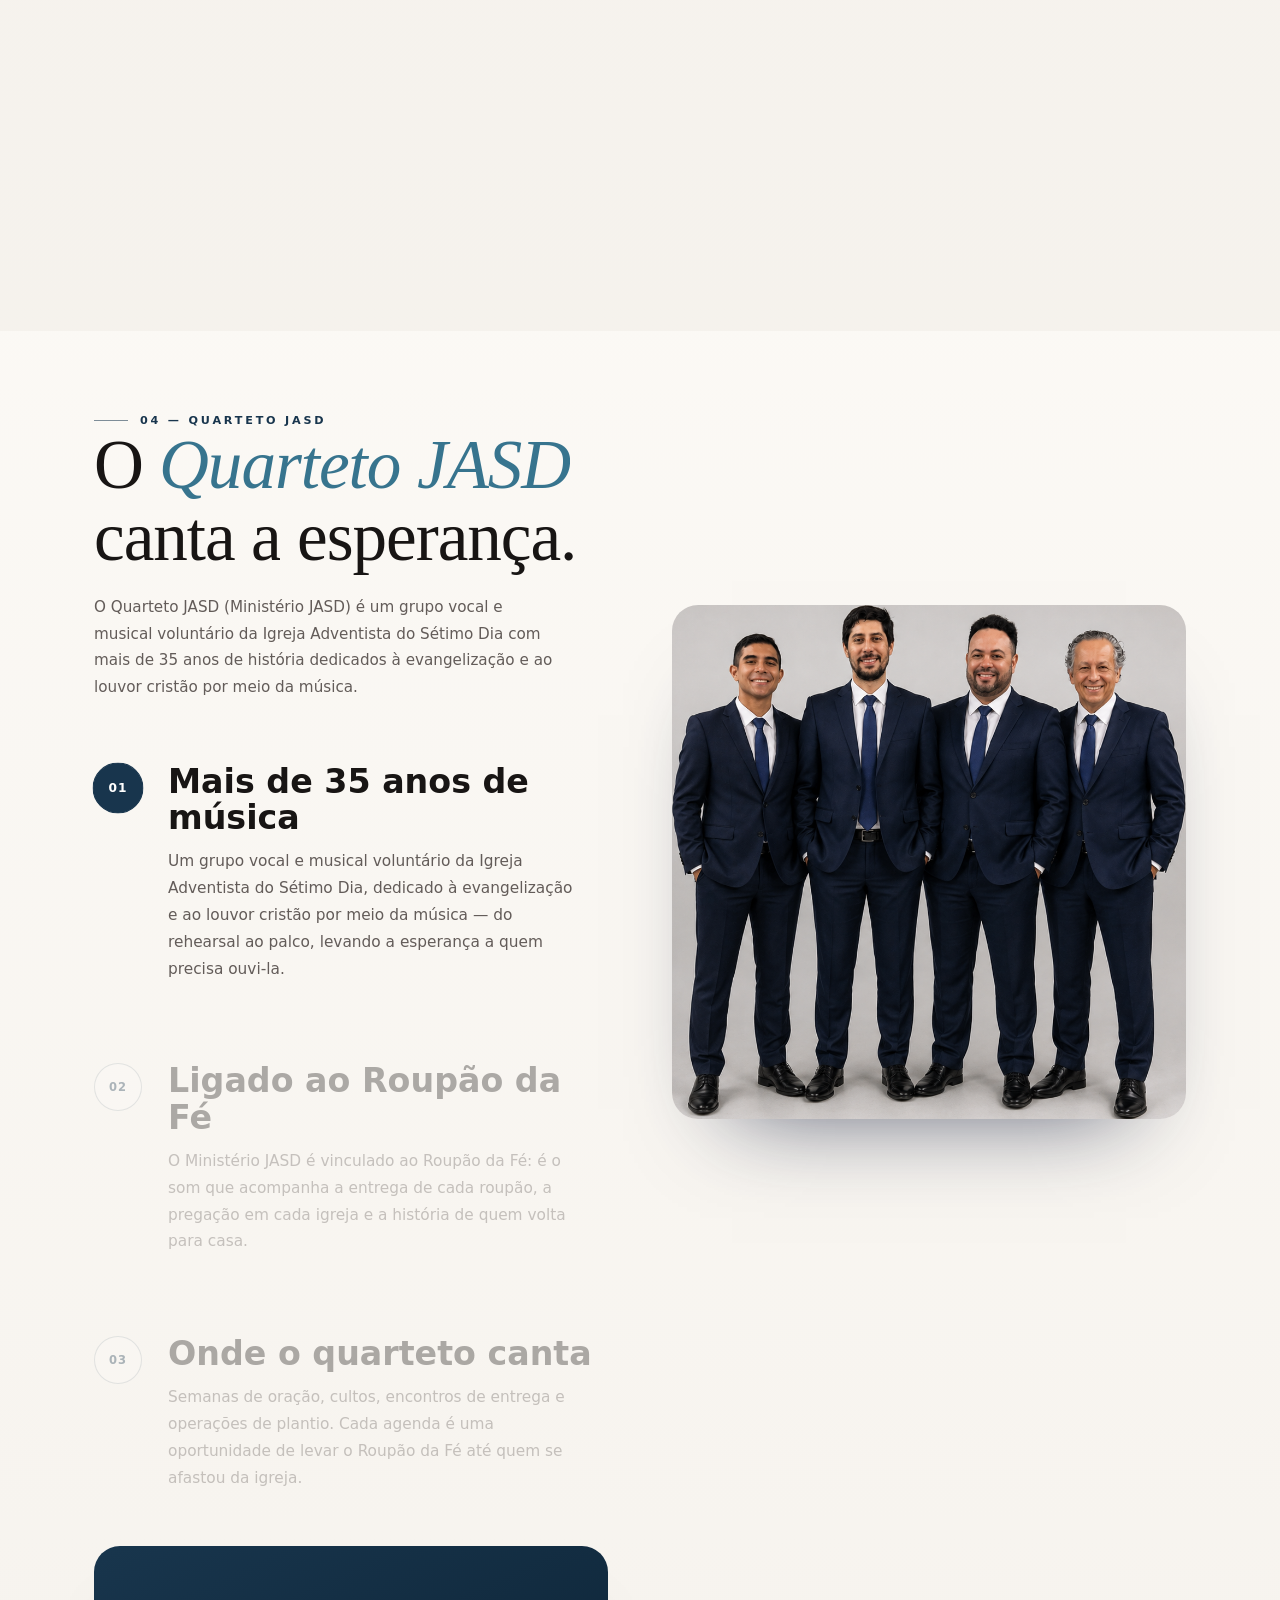
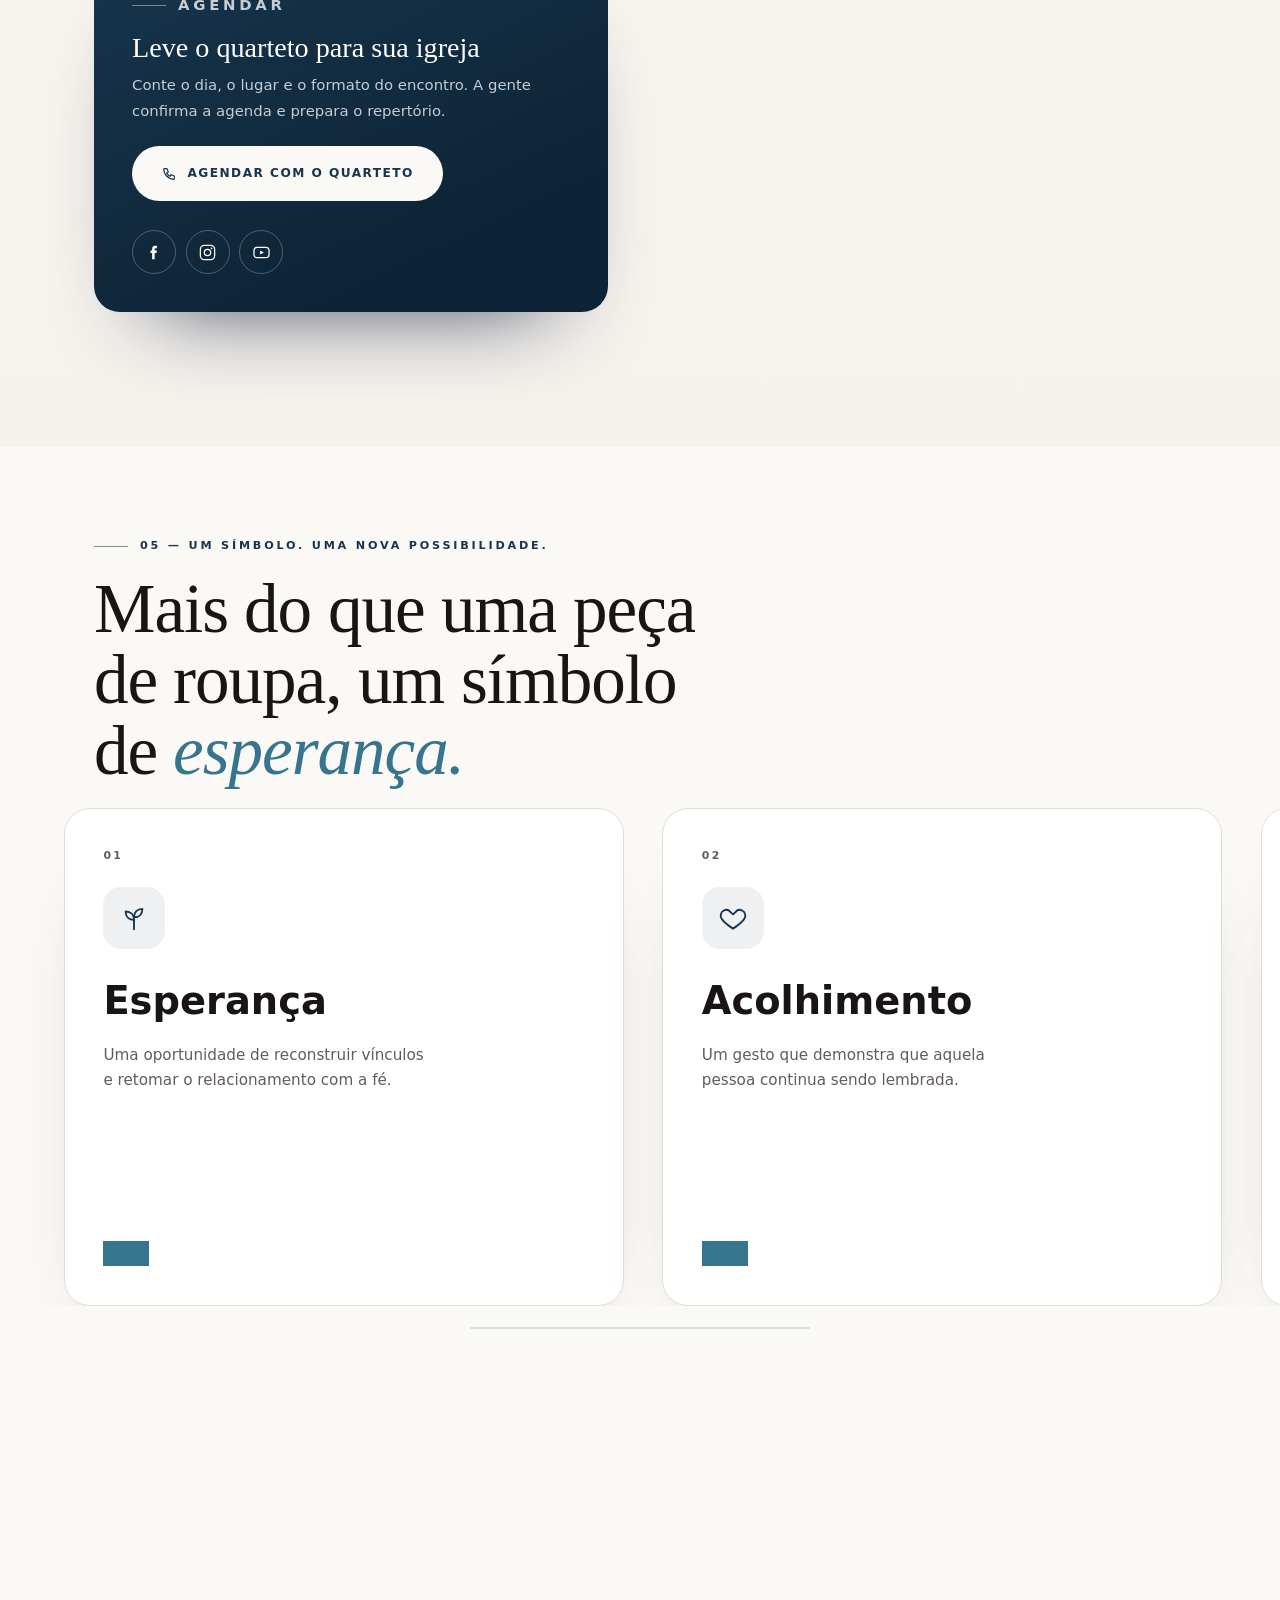
==== commit aa44e3c3: "Ajusta nomes acessiveis dos cards de video" ====
--- a/index.html
+++ b/index.html
@@ -513,7 +513,7 @@
                   href="https://www.youtube.com/watch?v=BQCylBkfx3Q"
                   target="_blank"
                   rel="noopener noreferrer"
-                  aria-label="Assistir: Semana de Oração — Marcos Camilo — IASD Alvorada"
+                  aria-label="Assistir no YouTube: Semana de Oração — Marcos Camilo — IASD Alvorada"
                 >
                   <img
                     src="https://img.youtube.com/vi/BQCylBkfx3Q/hqdefault.jpg"
@@ -553,7 +553,7 @@
                   href="https://www.youtube.com/watch?v=ihwgztkxwj8"
                   target="_blank"
                   rel="noopener noreferrer"
-                  aria-label="Assistir: UNASP Hortolândia — Marcos Camilo — Roupão da Fé"
+                  aria-label="Assistir no YouTube: UNASP Hortolândia — Marcos Camilo — Roupão da Fé"
                 >
                   <img
                     src="https://img.youtube.com/vi/ihwgztkxwj8/hqdefault.jpg"
@@ -594,7 +594,7 @@
                   href="https://www.youtube.com/watch?v=2rBWYLoYktk"
                   target="_blank"
                   rel="noopener noreferrer"
-                  aria-label="Assistir: Filho, não desista — Marcos Camilo — IASD Central Paulistana"
+                  aria-label="Assistir no YouTube: Filho, não desista — Marcos Camilo — IASD Central Paulistana"
                 >
                   <img
                     src="https://img.youtube.com/vi/2rBWYLoYktk/hqdefault.jpg"
@@ -635,7 +635,7 @@
                   href="https://www.youtube.com/watch?v=eZDRefKQ_Os"
                   target="_blank"
                   rel="noopener noreferrer"
-                  aria-label="Assistir: Não olhe para trás — Marcos Camilo e Quarteto JASD"
+                  aria-label="Assistir no YouTube: Não olhe para trás — Marcos Camilo e Quarteto JASD"
                 >
                   <img
                     src="https://img.youtube.com/vi/eZDRefKQ_Os/hqdefault.jpg"
@@ -675,7 +675,7 @@
                   href="https://www.youtube.com/watch?v=4qQ4q9Y3swY"
                   target="_blank"
                   rel="noopener noreferrer"
-                  aria-label="Assistir: Semana do Roupão da Fé — Marcos Camilo — IASD Osasco"
+                  aria-label="Assistir no YouTube: Semana do Roupão da Fé — Marcos Camilo — IASD Osasco"
                 >
                   <img
                     src="https://img.youtube.com/vi/4qQ4q9Y3swY/hqdefault.jpg"
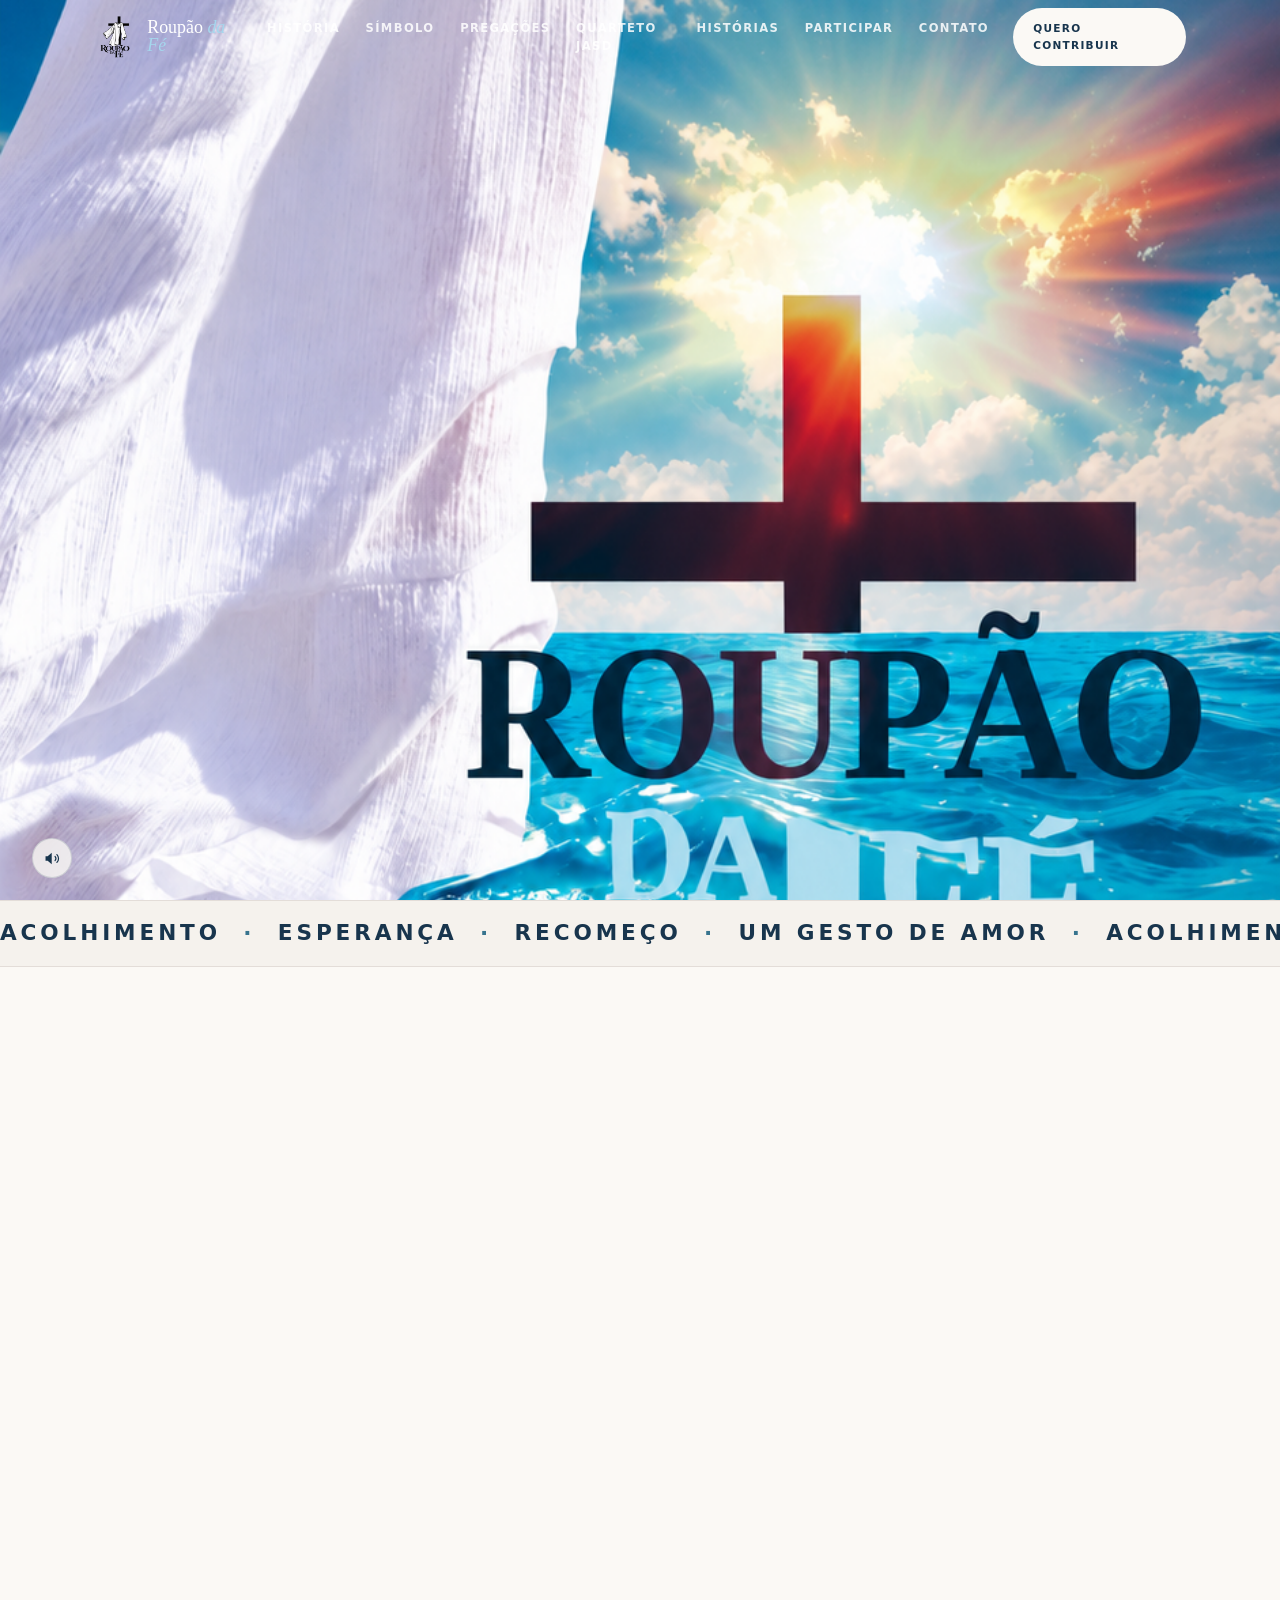
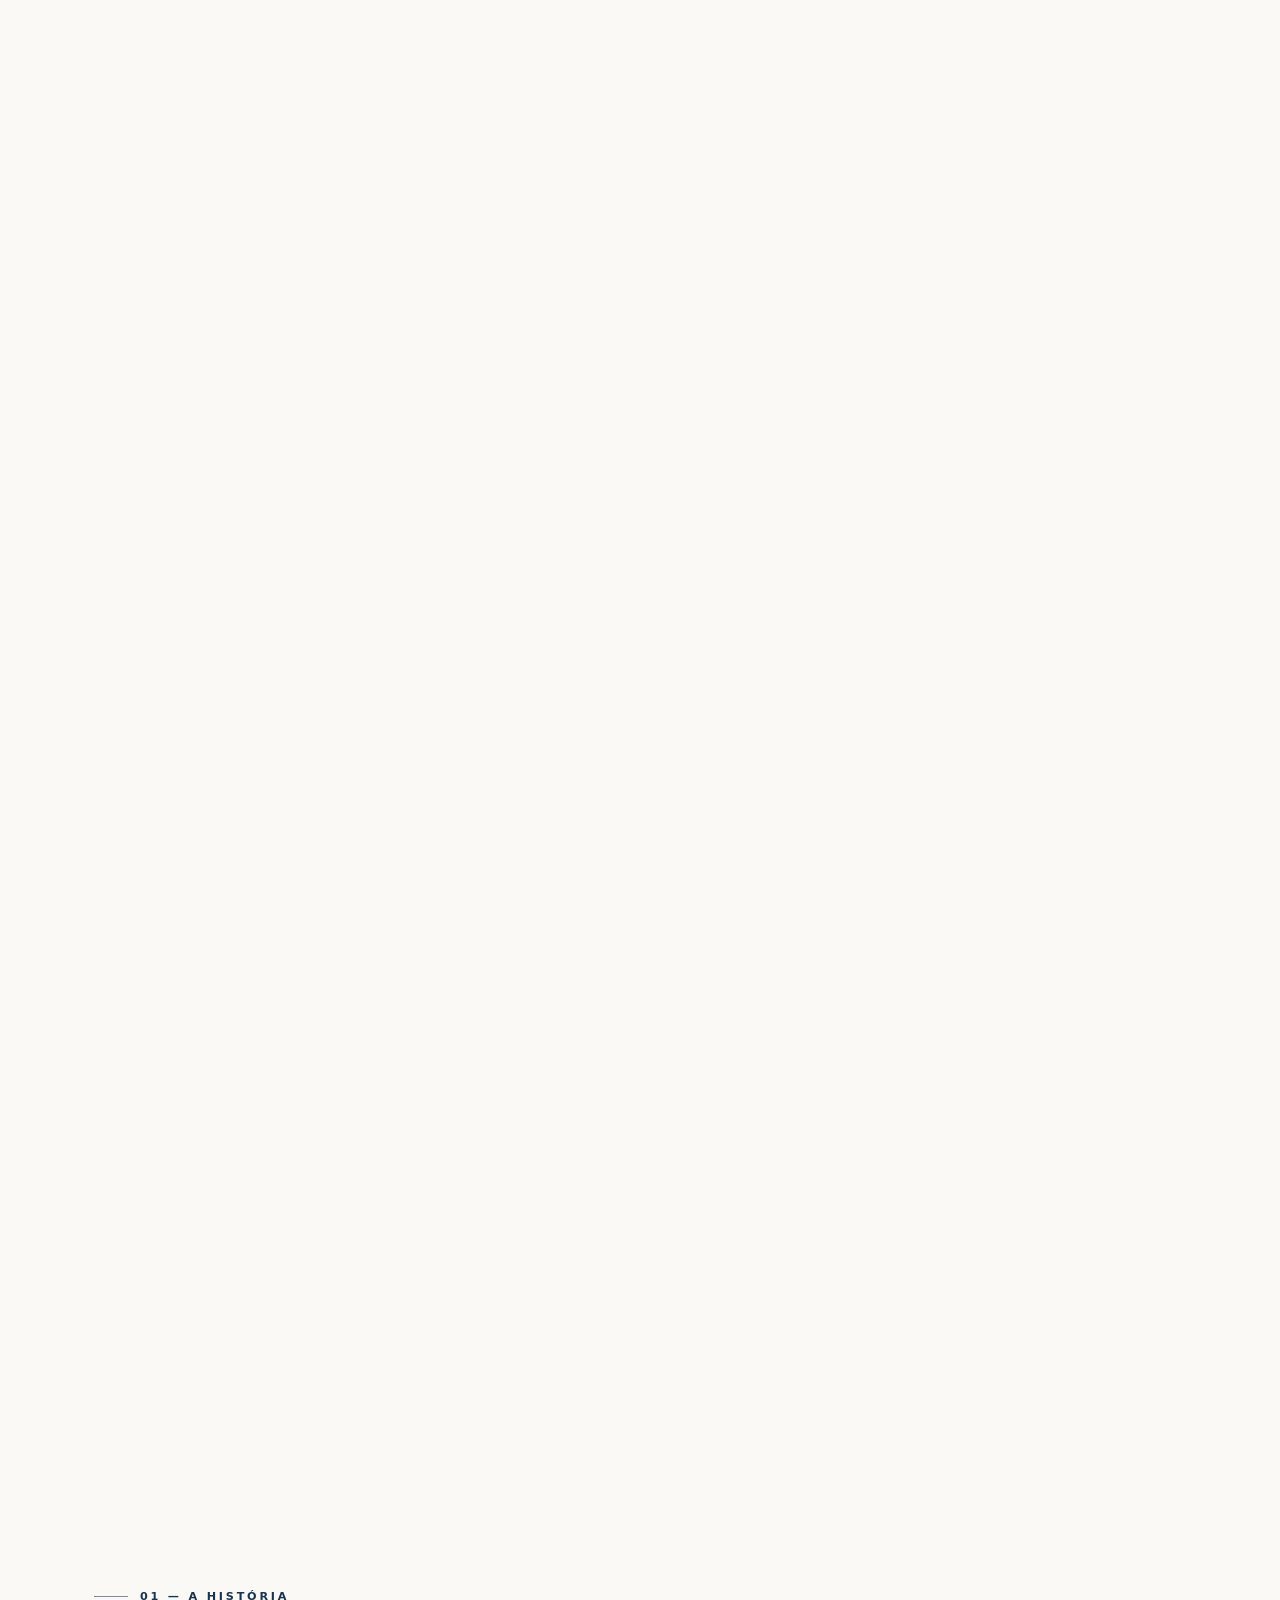
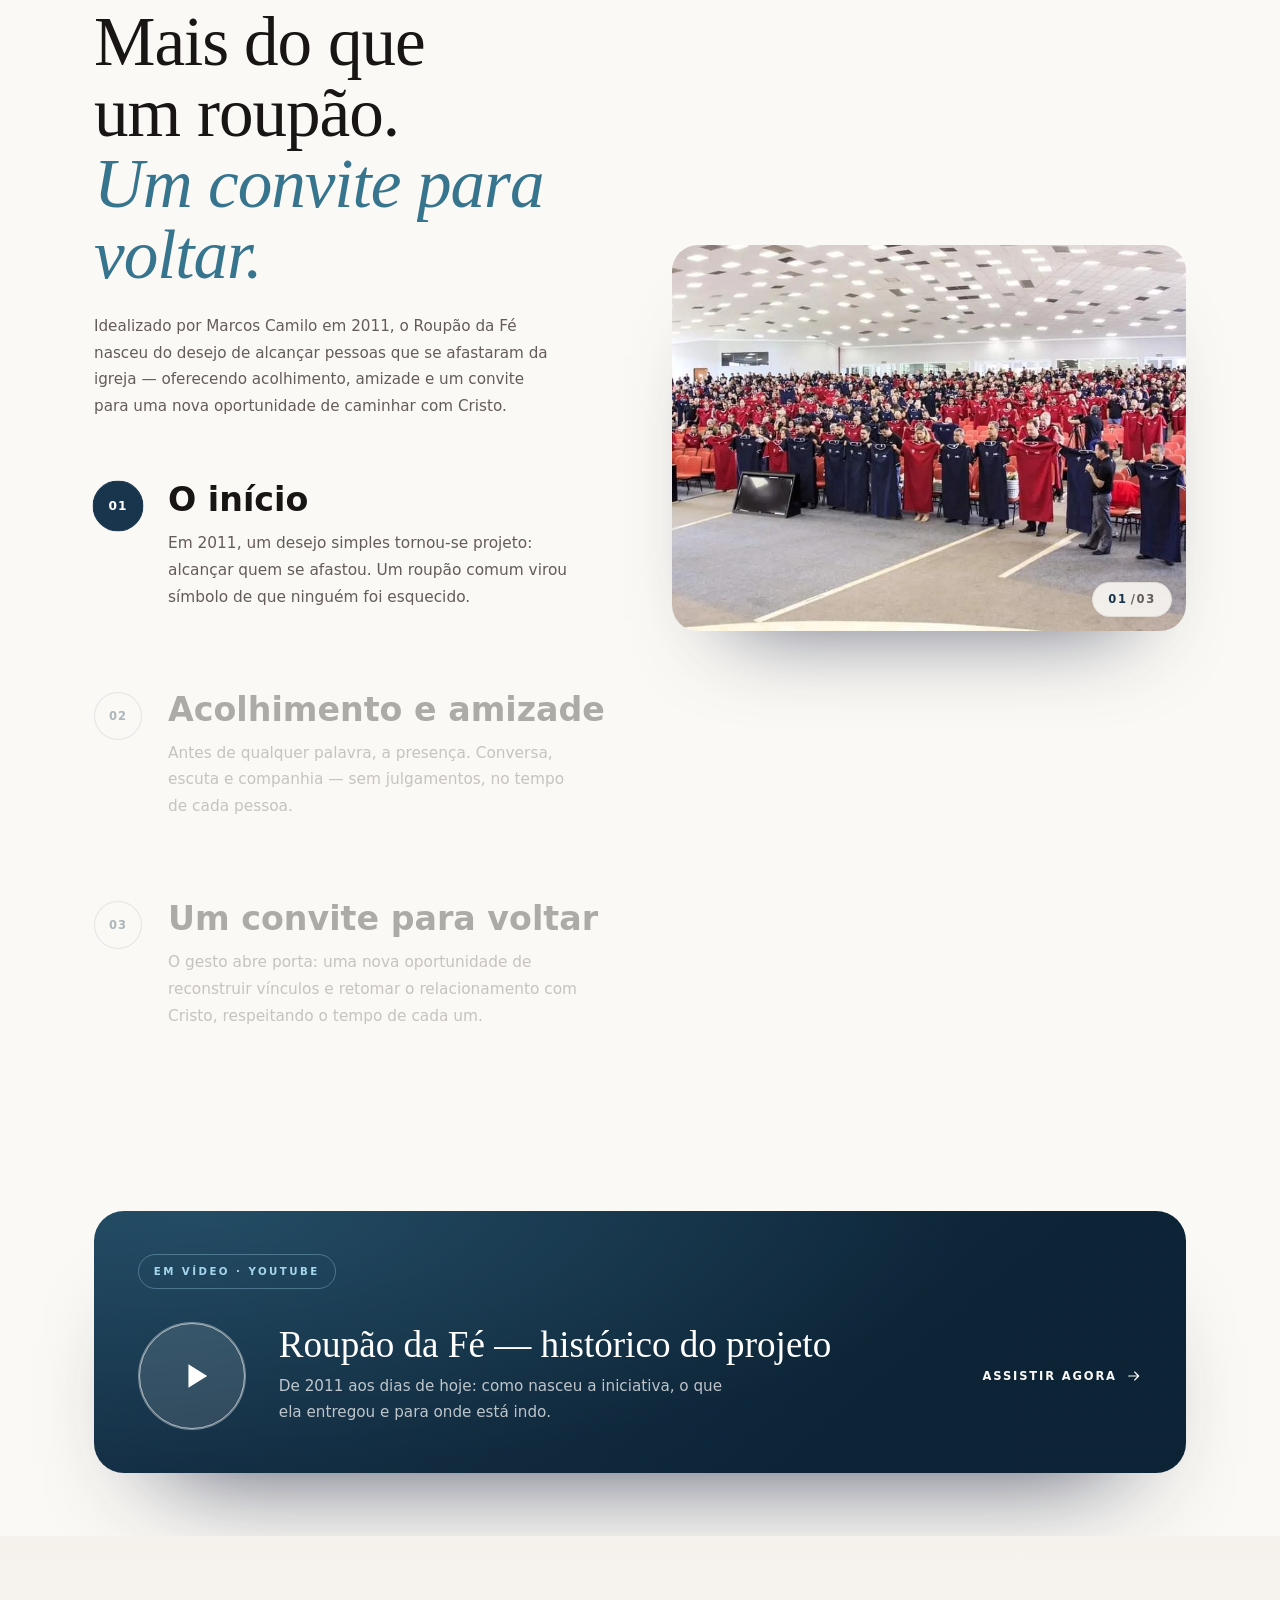
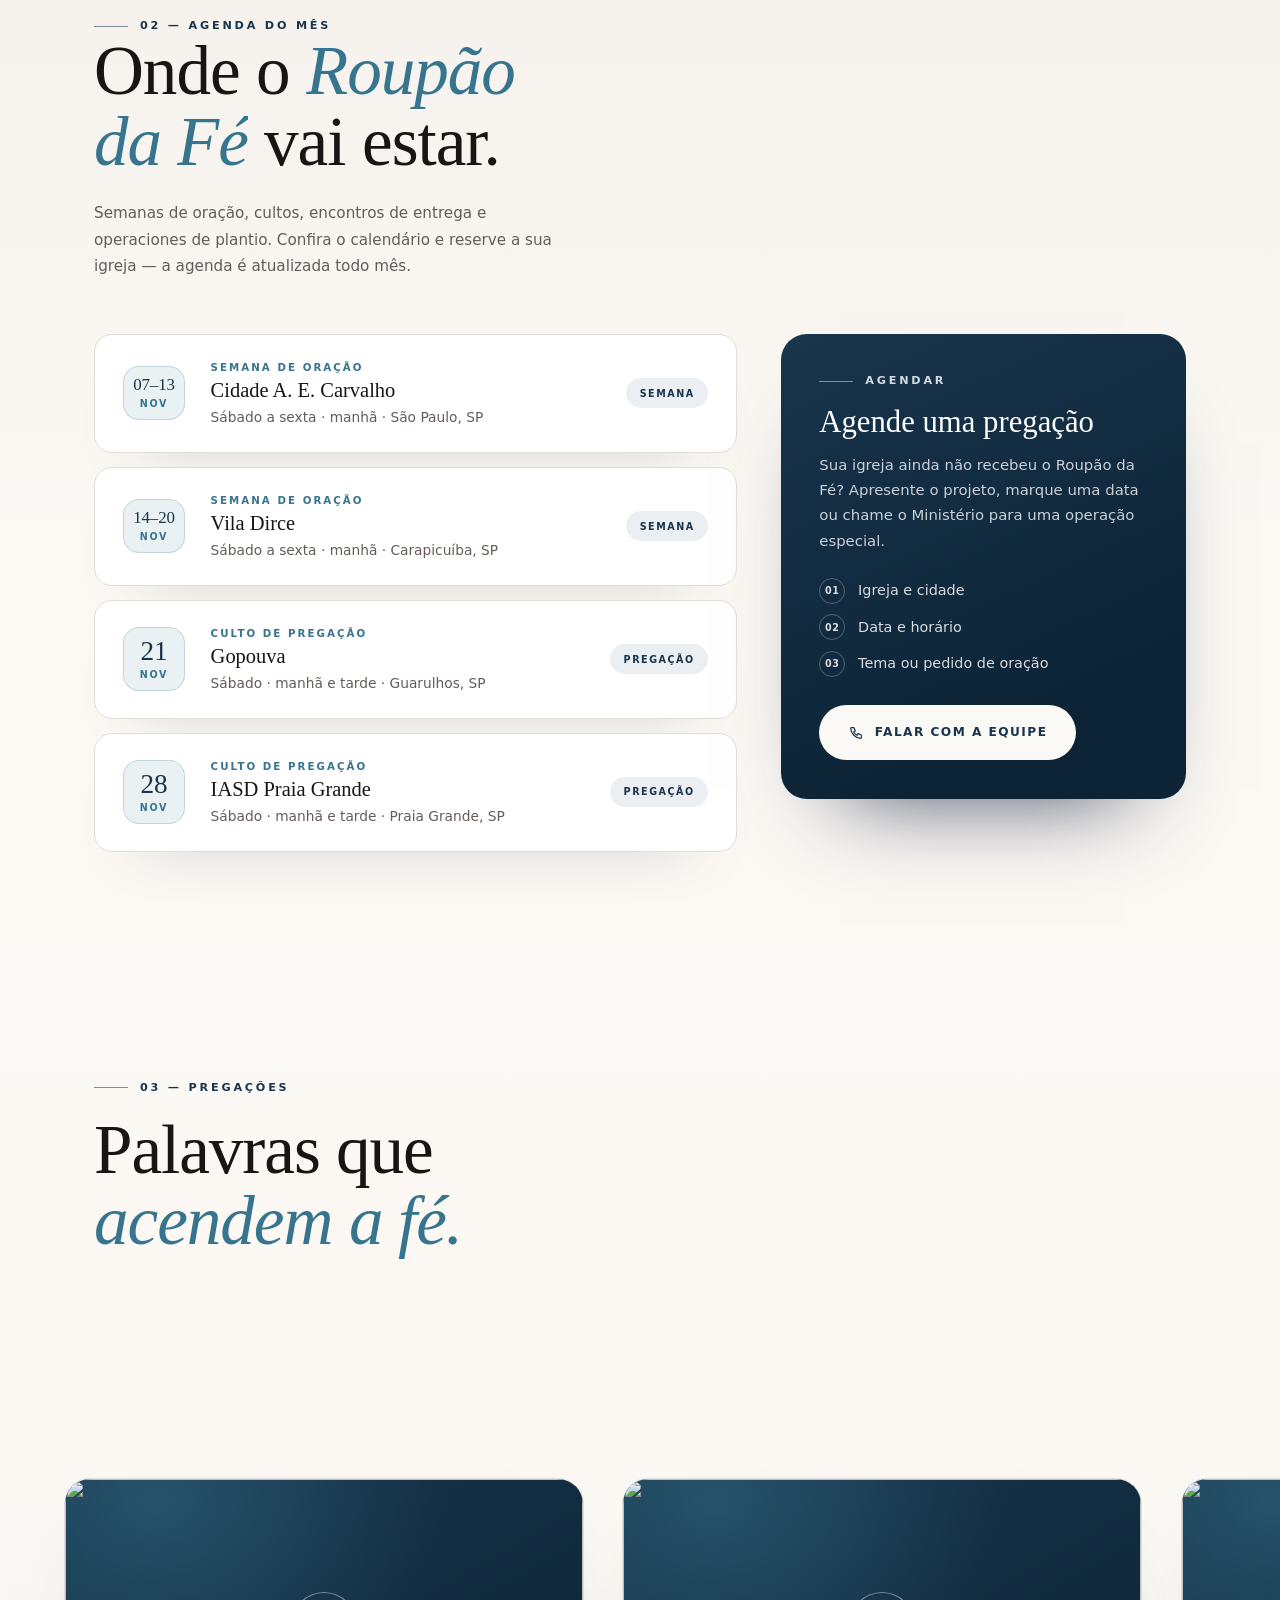
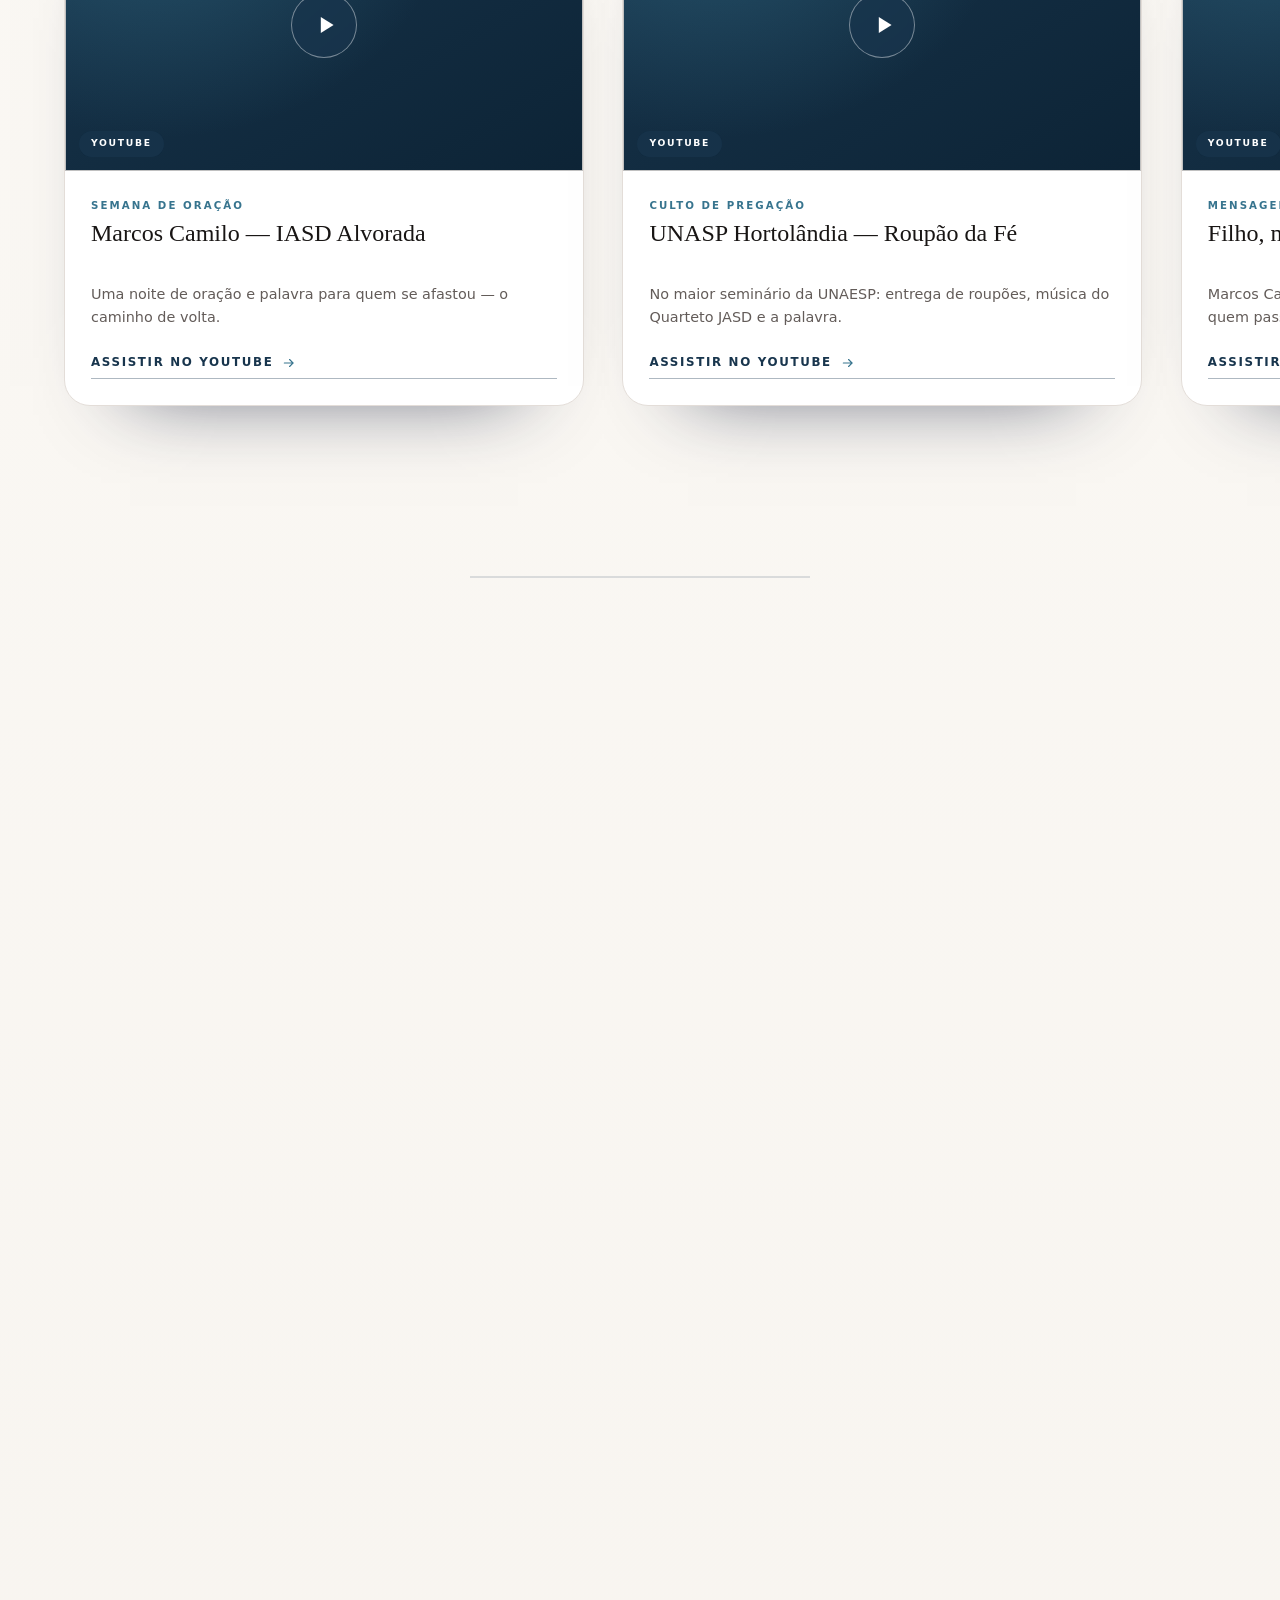
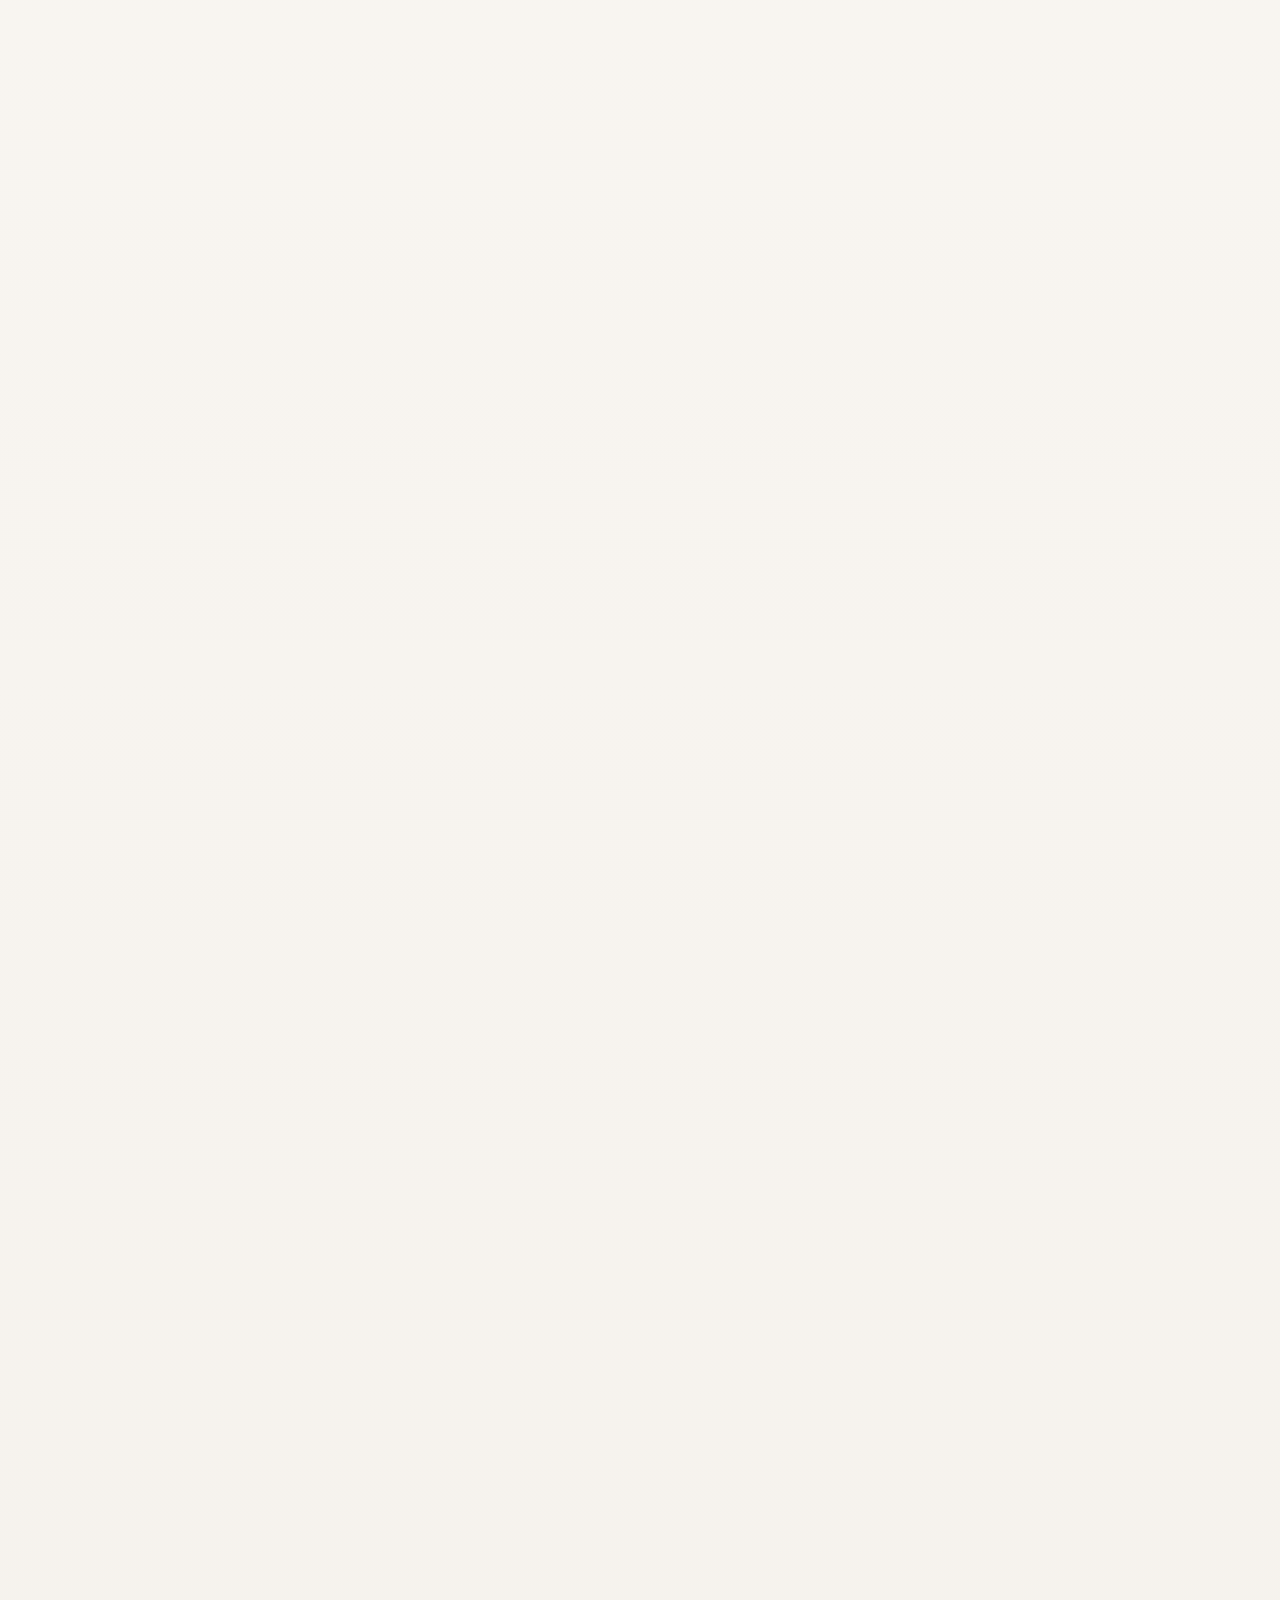
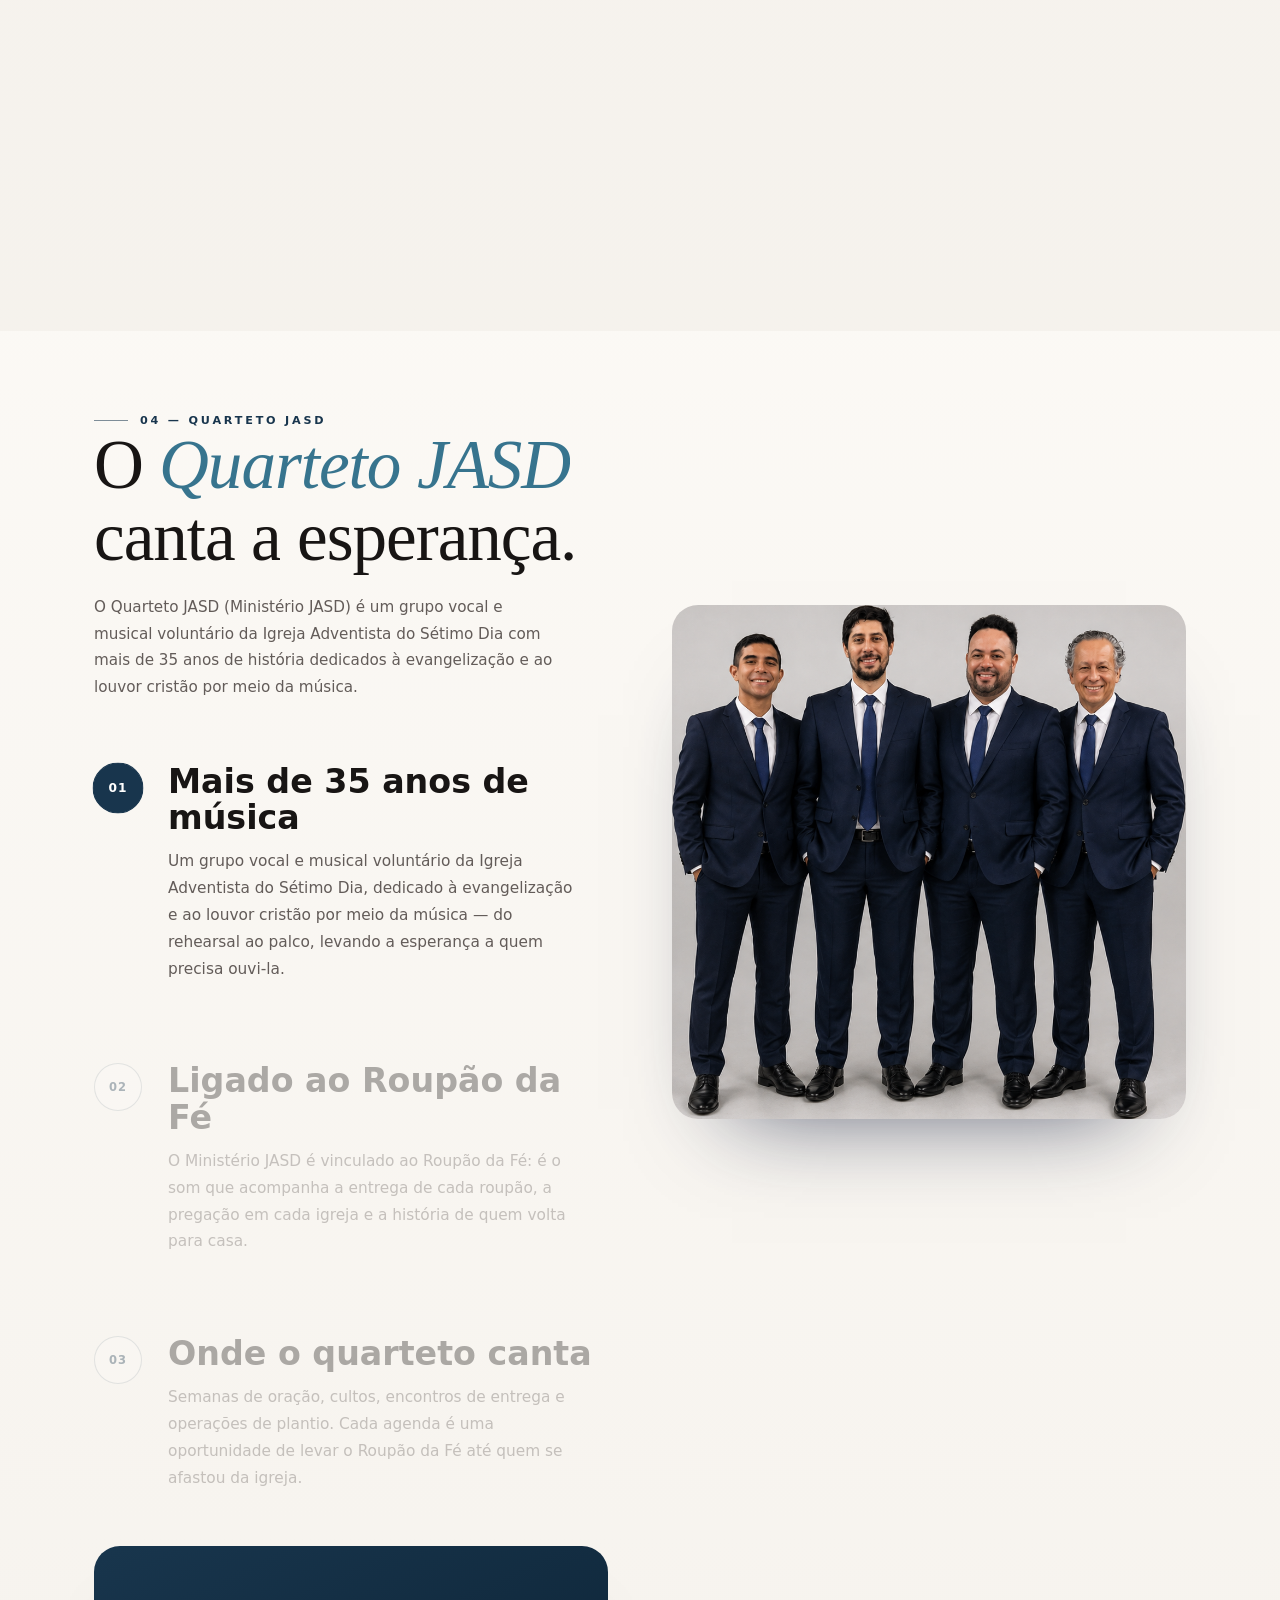
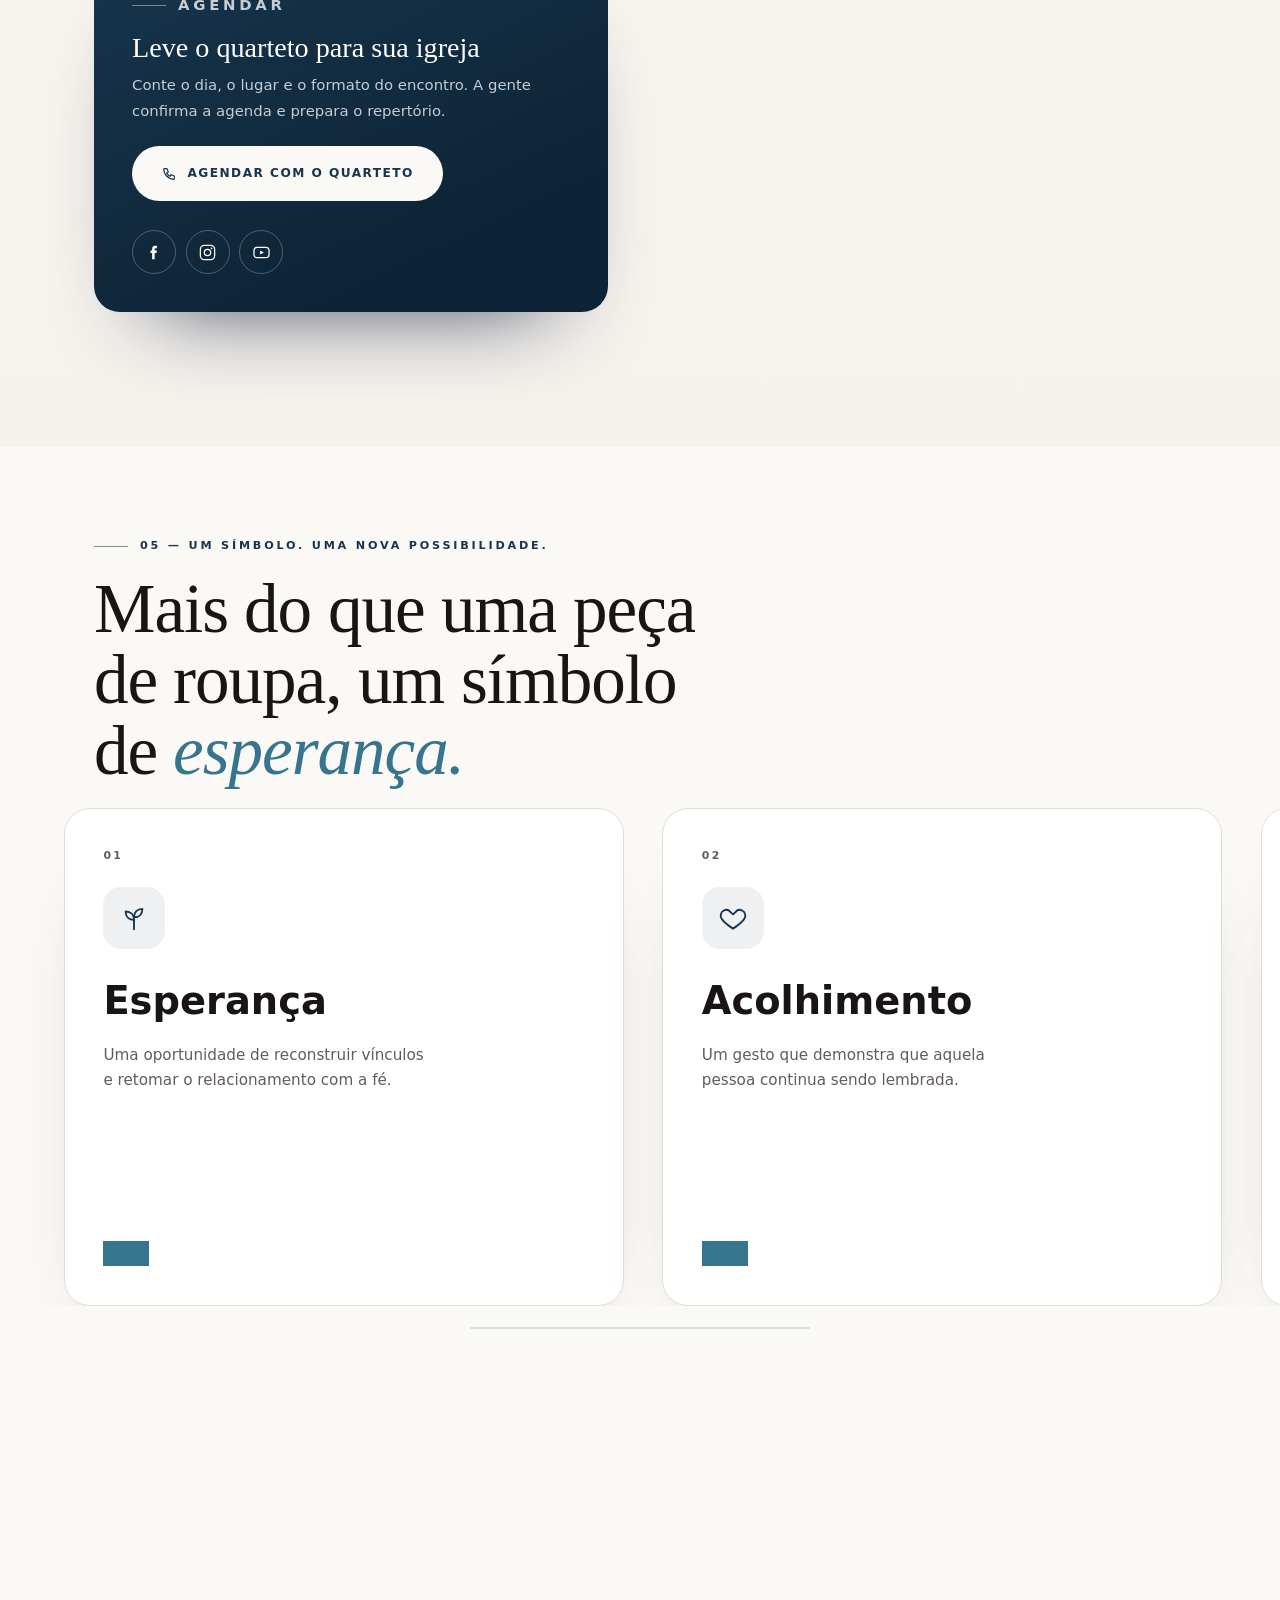
==== commit ef432b61: "Adiciona video mmn.mp4 em Capao Eneias com player modal" ====
--- a/index.html
+++ b/index.html
@@ -1165,6 +1165,32 @@
                     pé.
                   </p>
 
+                  <div class="case__video">
+                    <button
+                      class="case__video-trigger"
+                      type="button"
+                      data-mmn-open
+                      aria-haspopup="dialog"
+                      aria-controls="mmnVideoDialog"
+                    >
+                      <img
+                        src="assets/capao1.jpeg"
+                        alt=""
+                        loading="lazy"
+                        decoding="async"
+                      />
+                      <span class="case__video-play" aria-hidden="true">
+                        <svg viewBox="0 0 24 24">
+                          <path d="M7.2 4.6 19 12 7.2 19.4z" />
+                        </svg>
+                      </span>
+                      <span class="case__video-badge">Vídeo</span>
+                    </button>
+                    <p class="case__video-caption">
+                      <strong>Pr. Ademir Firme</strong>, secretário da Missão Mineira Norte
+                    </p>
+                  </div>
+
                   <p class="case__note">
                     Registros do terreno e do plantio em Capão Enéias, norte de Minas.
                   </p>
@@ -1583,6 +1609,31 @@
       </button>
     </div>
 
+    <div
+      id="mmnVideoDialog"
+      class="mmn-dialog"
+      role="dialog"
+      aria-modal="true"
+      aria-labelledby="mmnVideoTitle"
+      tabindex="-1"
+      hidden
+    >
+      <div class="mmn-dialog__backdrop" data-mmn-close></div>
+      <div class="mmn-dialog__inner" role="document">
+        <button class="mmn-dialog__close" type="button" data-mmn-close aria-label="Fechar vídeo">
+          <svg viewBox="0 0 24 24" aria-hidden="true">
+            <path d="M6 6l12 12M18 6 6 18" />
+          </svg>
+        </button>
+        <div class="mmn-dialog__frame">
+          <video id="mmnVideo" src="assets/mmn.mp4" controls playsinline></video>
+        </div>
+        <p id="mmnVideoTitle" class="mmn-dialog__title">
+          Pr. Ademir Firme, secretário da Missão Mineira Norte
+        </p>
+      </div>
+    </div>
+
     <script src="vendor/gsap.min.js"></script>
     <script src="vendor/ScrollTrigger.min.js"></script>
     <script src="vendor/lenis.min.js"></script>
--- a/css/style.css
+++ b/css/style.css
@@ -3518,6 +3518,152 @@
   color: var(--muted);
 }
 
+.case__video {
+  margin-top: clamp(18px, 3vw, 28px);
+  display: flex;
+  flex-direction: column;
+  gap: 12px;
+}
+
+.case__video-trigger {
+  position: relative;
+  display: block;
+  width: min(520px, 100%);
+  aspect-ratio: 16 / 9;
+  border-radius: calc(var(--radius) + 4px);
+  overflow: hidden;
+  border: 0;
+  background: #050403;
+  cursor: pointer;
+  box-shadow: 0 40px 80px -60px rgba(12, 10, 8, 0.9);
+  padding: 0;
+}
+
+.case__video-trigger img {
+  width: 100%;
+  height: 100%;
+  object-fit: cover;
+  filter: saturate(1.02);
+}
+
+.case__video-play {
+  position: absolute;
+  inset: 0;
+  display: flex;
+  align-items: center;
+  justify-content: center;
+}
+
+.case__video-play svg {
+  width: 78px;
+  height: 78px;
+  border-radius: 50%;
+  background: radial-gradient(circle, rgba(251, 249, 245, 0.98) 0%, rgba(251, 249, 245, 0.92) 100%);
+  box-shadow: 0 30px 60px -30px rgba(12, 10, 8, 0.9);
+  padding: 26px 26px 26px 30px;
+}
+
+.case__video-play path {
+  fill: var(--ink);
+}
+
+.case__video-badge {
+  position: absolute;
+  left: 16px;
+  top: 16px;
+  padding: 0.4rem 0.7rem;
+  border-radius: 999px;
+  background: rgba(12, 10, 8, 0.7);
+  color: var(--cream);
+  text-transform: uppercase;
+  letter-spacing: 0.24em;
+  font-size: 0.58rem;
+  font-weight: 700;
+}
+
+.case__video-caption {
+  font-size: 0.95rem;
+  color: color-mix(in srgb, var(--ink) 80%, transparent);
+}
+
+.mmn-dialog[hidden] {
+  display: none !important;
+}
+
+.mmn-dialog {
+  position: fixed;
+  inset: 0;
+  z-index: 120;
+  display: flex;
+  align-items: center;
+  justify-content: center;
+  padding: clamp(16px, 4vw, 32px);
+}
+
+.mmn-dialog__backdrop {
+  position: absolute;
+  inset: 0;
+  background: radial-gradient(circle, rgba(12, 10, 8, 0.92) 0%, rgba(12, 10, 8, 0.98) 100%);
+}
+
+.mmn-dialog__inner {
+  position: relative;
+  width: min(1100px, 100%);
+  display: flex;
+  flex-direction: column;
+  gap: 16px;
+  z-index: 1;
+}
+
+.mmn-dialog__close {
+  position: absolute;
+  right: clamp(-4px, 2vw, -12px);
+  top: clamp(-56px, -6vw, -72px);
+  width: 46px;
+  height: 46px;
+  border-radius: 50%;
+  border: 1px solid rgba(251, 249, 245, 0.4);
+  background: transparent;
+  color: var(--cream);
+  display: flex;
+  align-items: center;
+  justify-content: center;
+  cursor: pointer;
+}
+
+.mmn-dialog__close svg {
+  width: 18px;
+  height: 18px;
+}
+
+.mmn-dialog__close path {
+  stroke: currentColor;
+  stroke-width: 1.6;
+  stroke-linecap: round;
+}
+
+.mmn-dialog__frame {
+  position: relative;
+  width: 100%;
+  aspect-ratio: 16 / 9;
+  border-radius: calc(var(--radius) + 6px);
+  overflow: hidden;
+  box-shadow: 0 80px 140px -80px rgba(0, 0, 0, 0.95);
+  background: #000;
+}
+
+.mmn-dialog__frame video {
+  width: 100%;
+  height: 100%;
+  display: block;
+}
+
+.mmn-dialog__title {
+  text-align: center;
+  color: var(--cream);
+  font-size: clamp(0.9rem, 1.6vw, 1rem);
+}
+
 .case__note {
   max-width: 56ch !important;
   margin-top: 1.1rem !important;
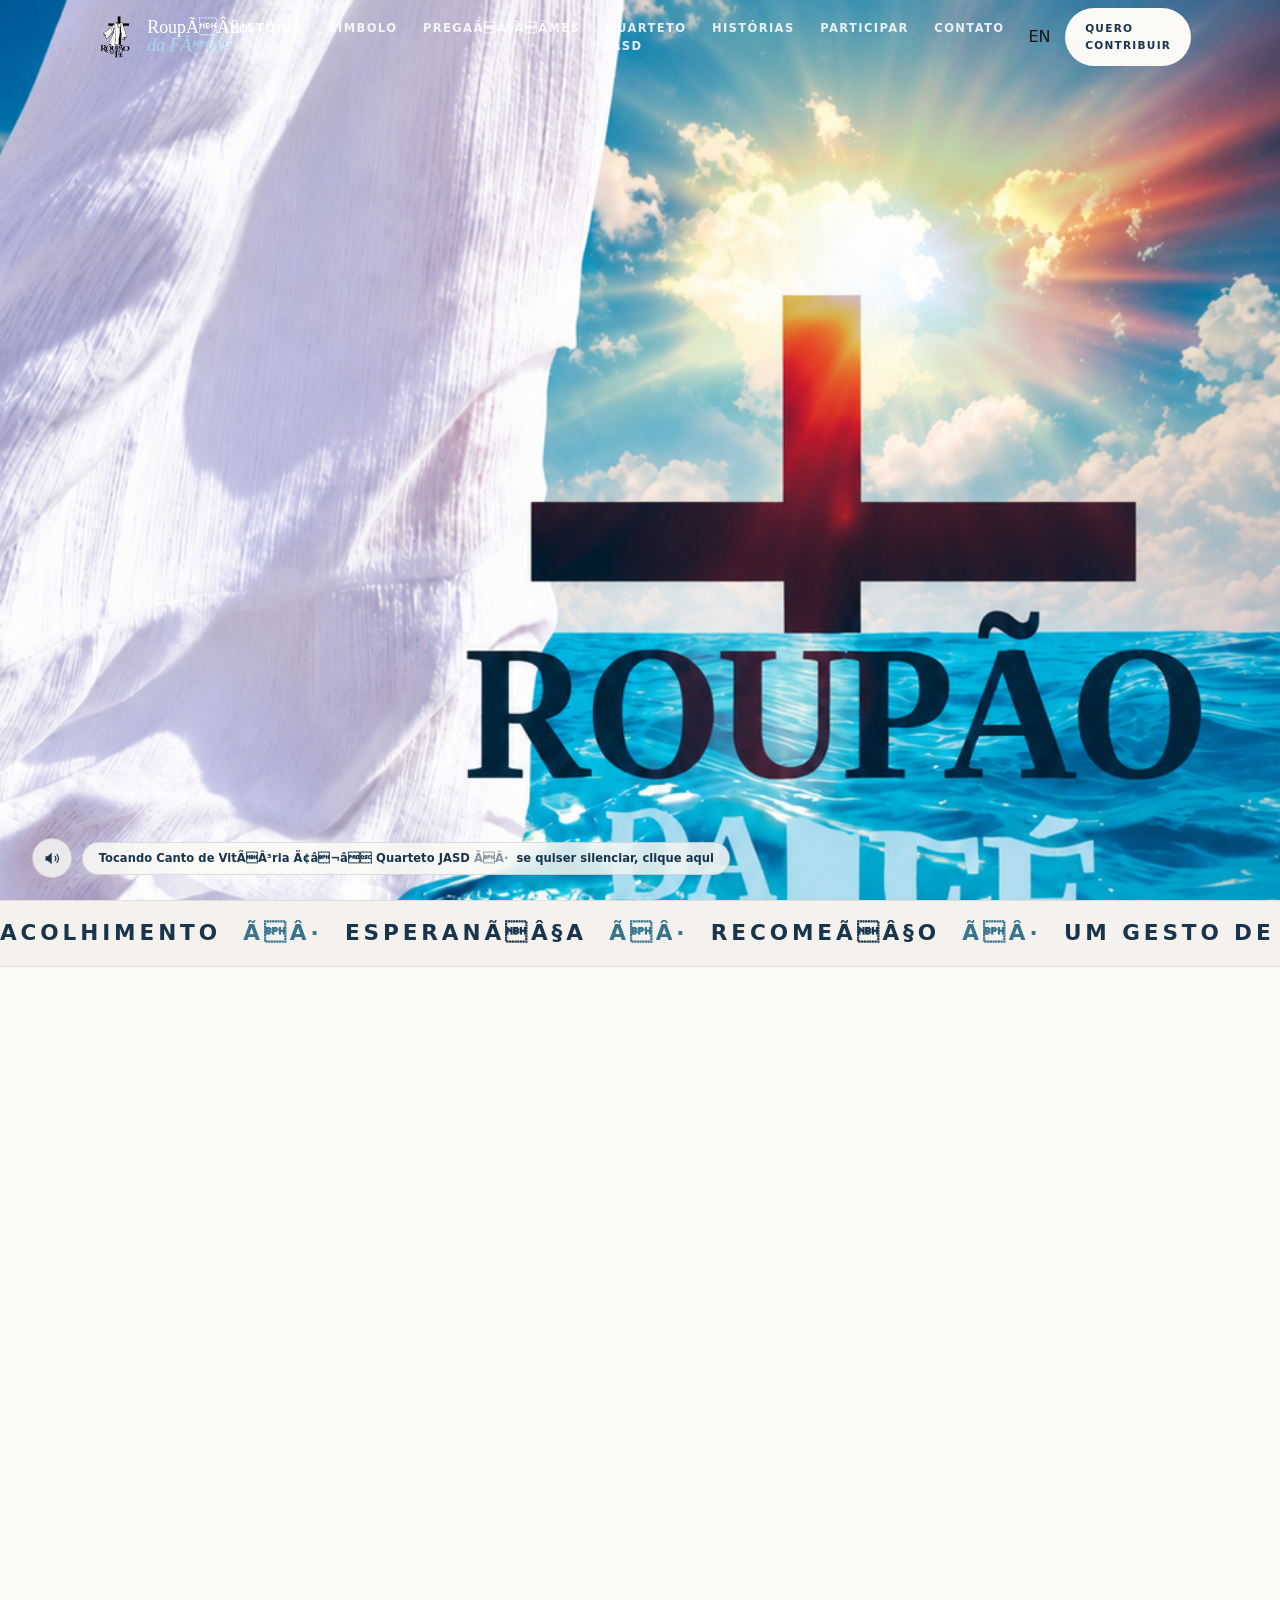
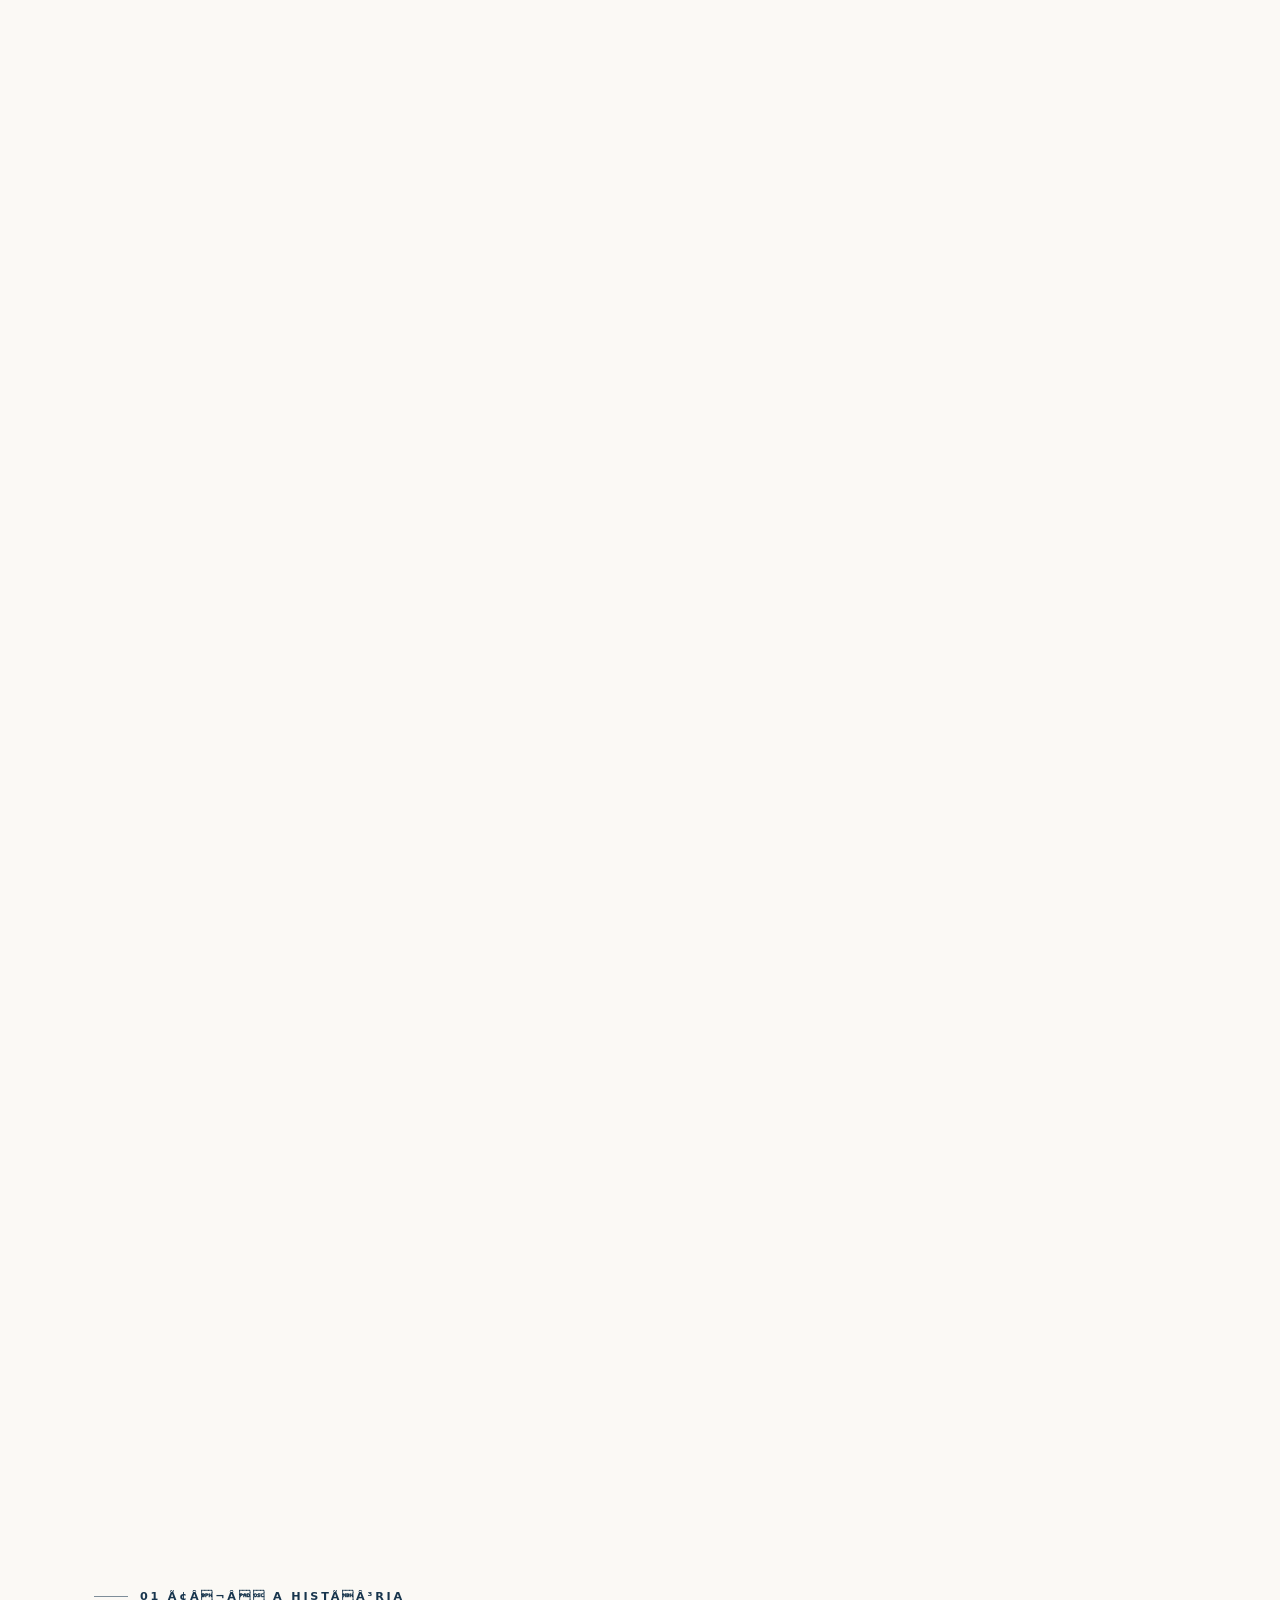
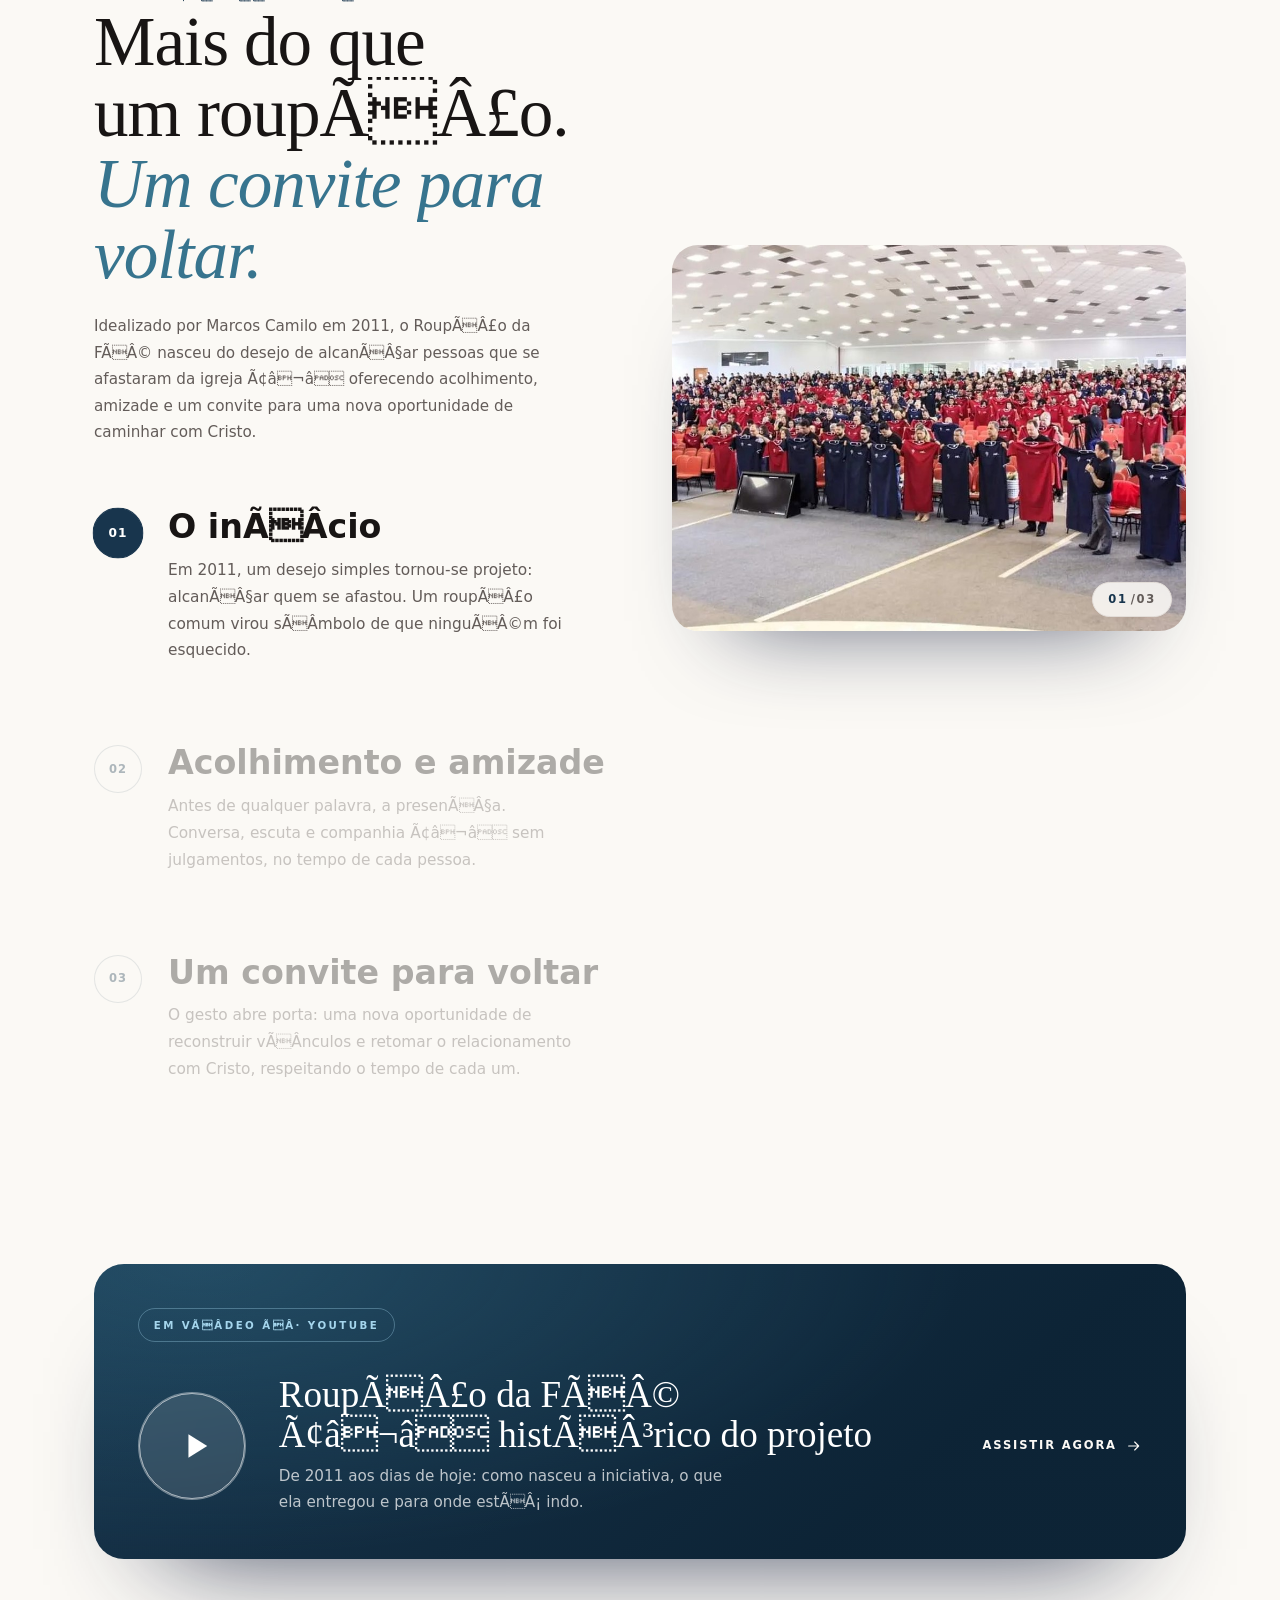
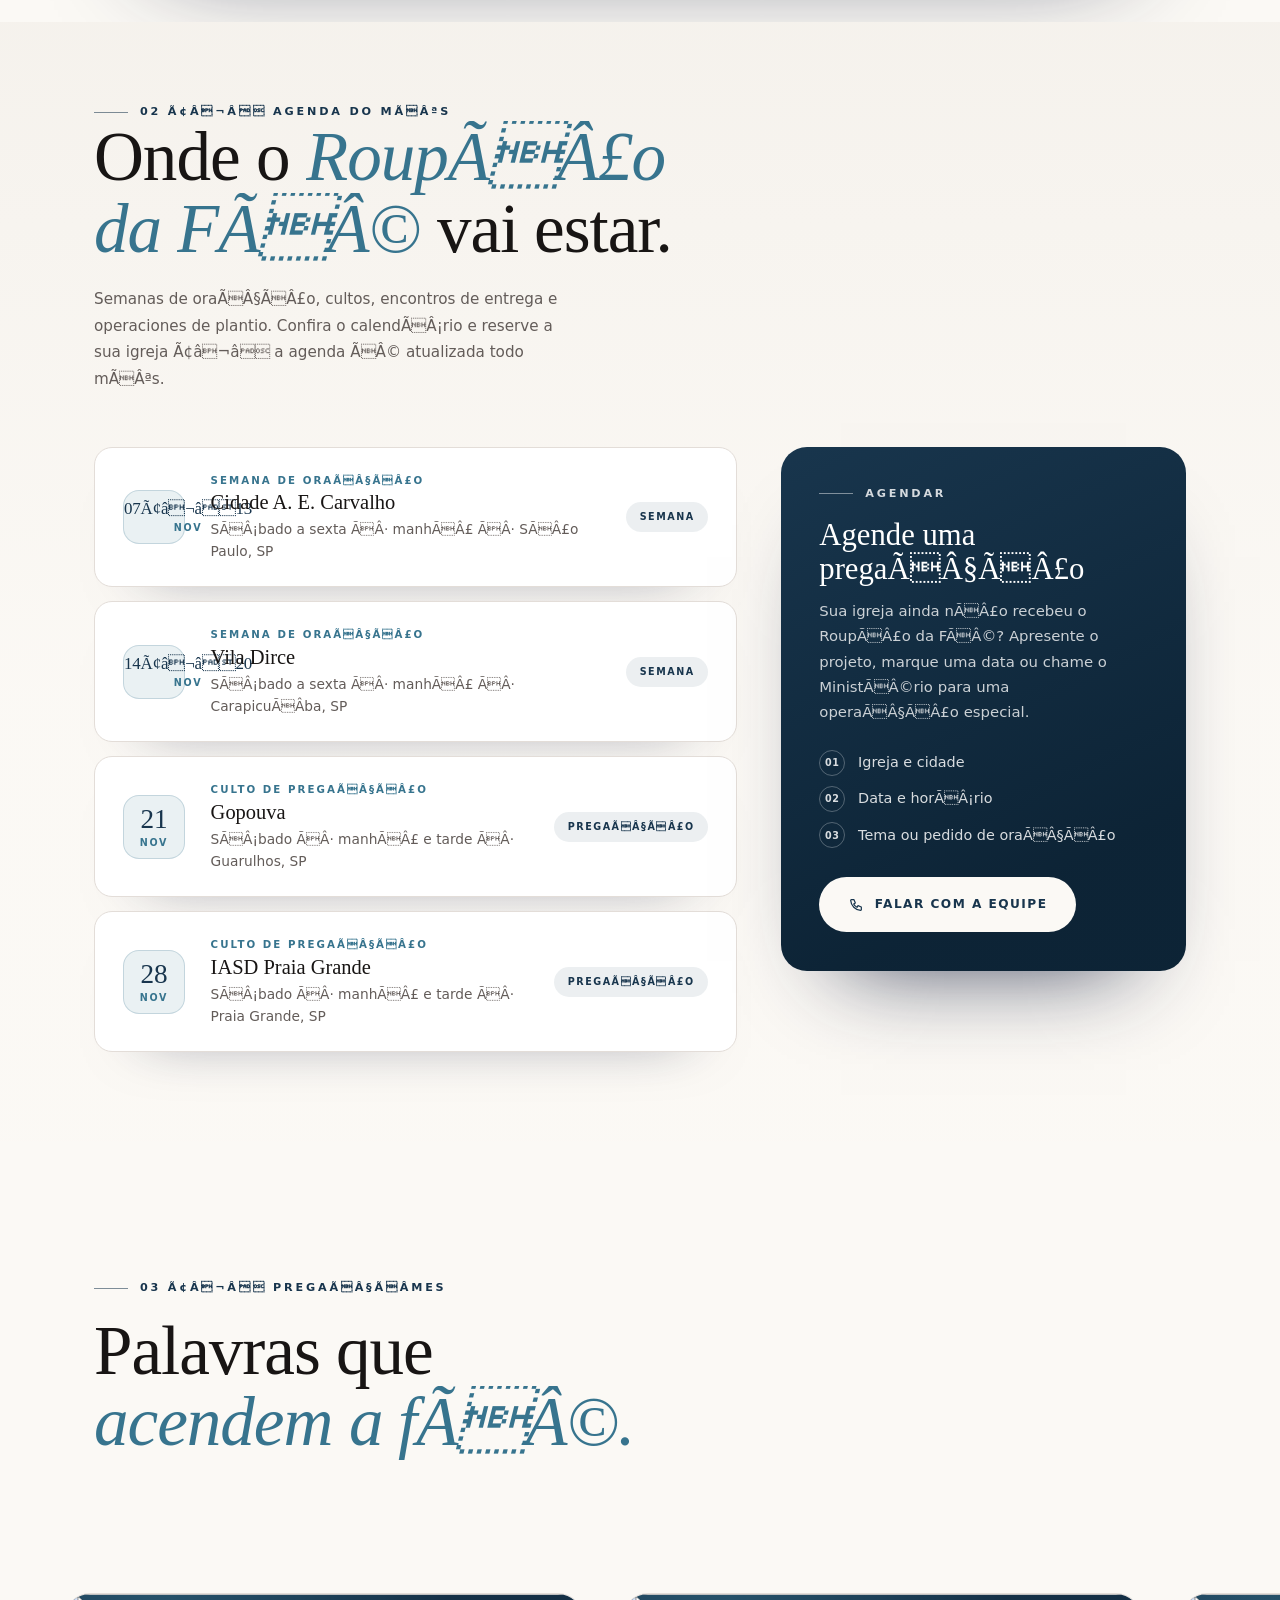
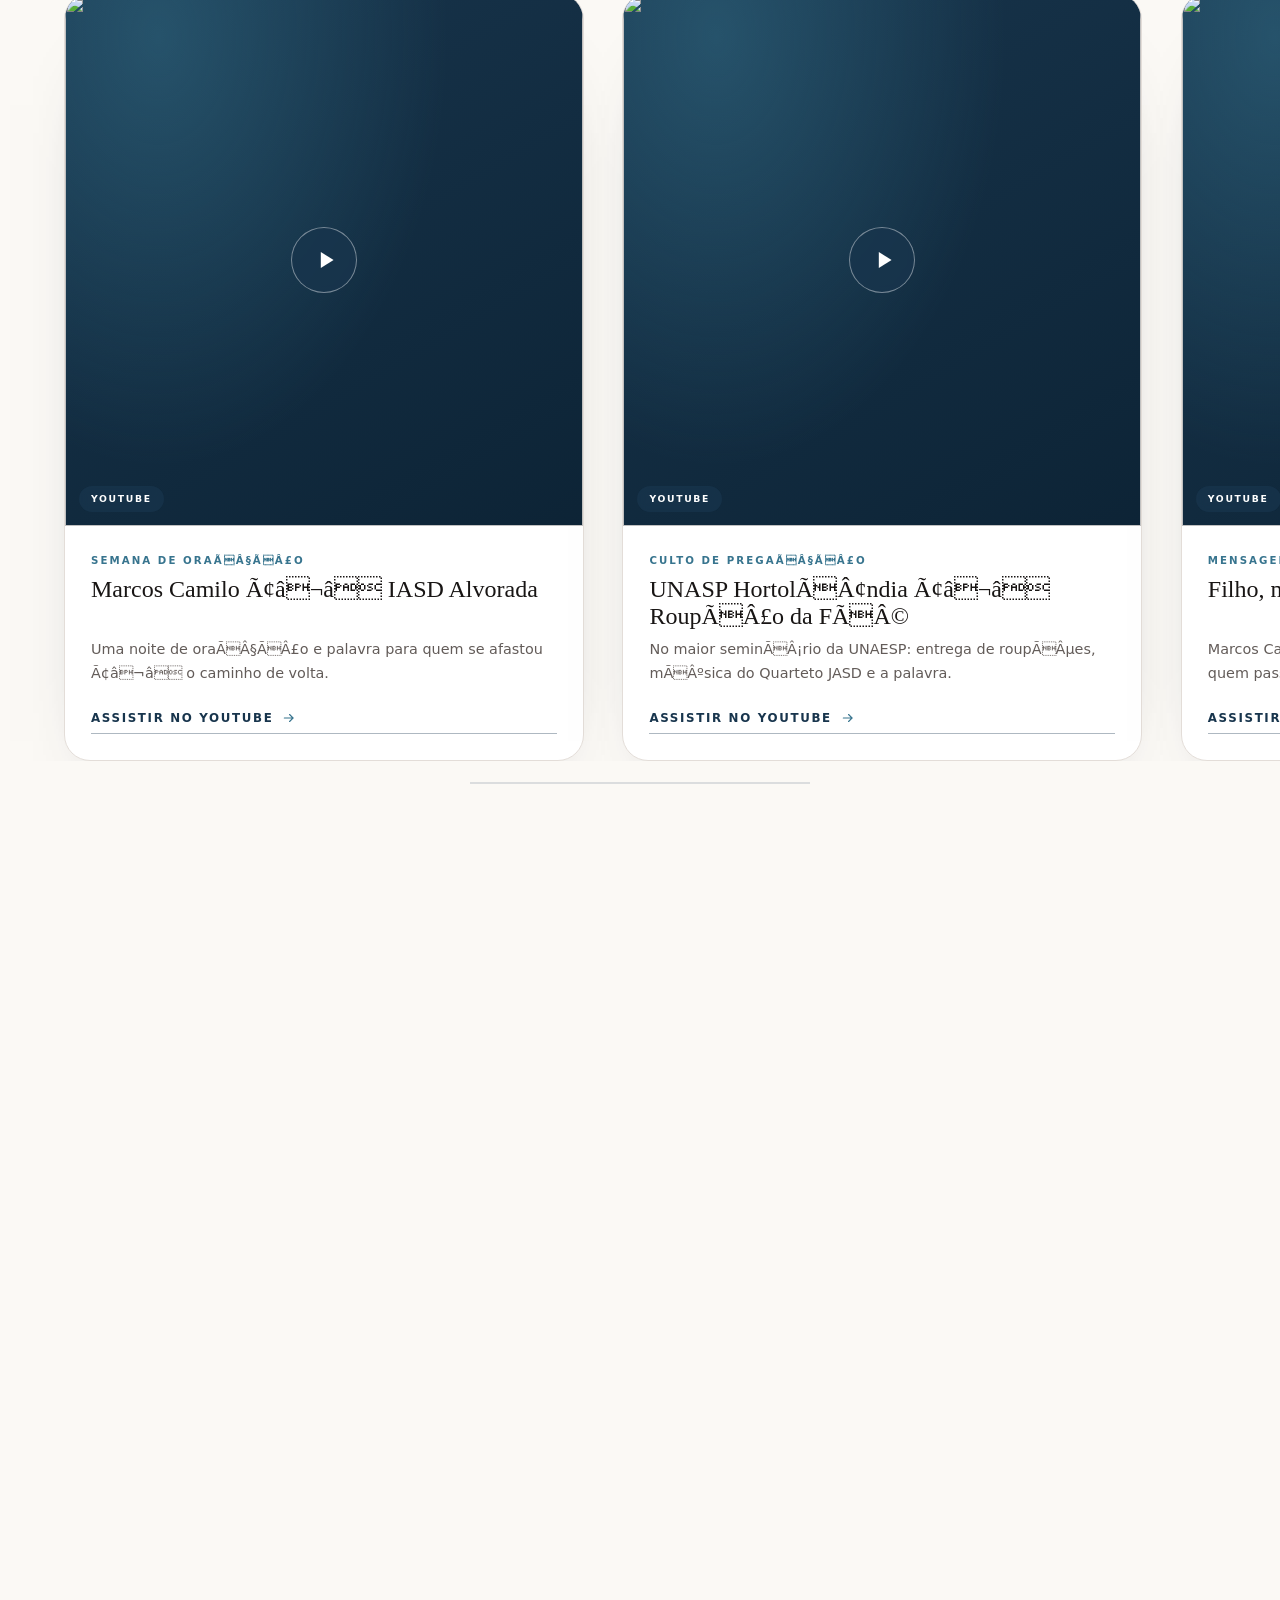
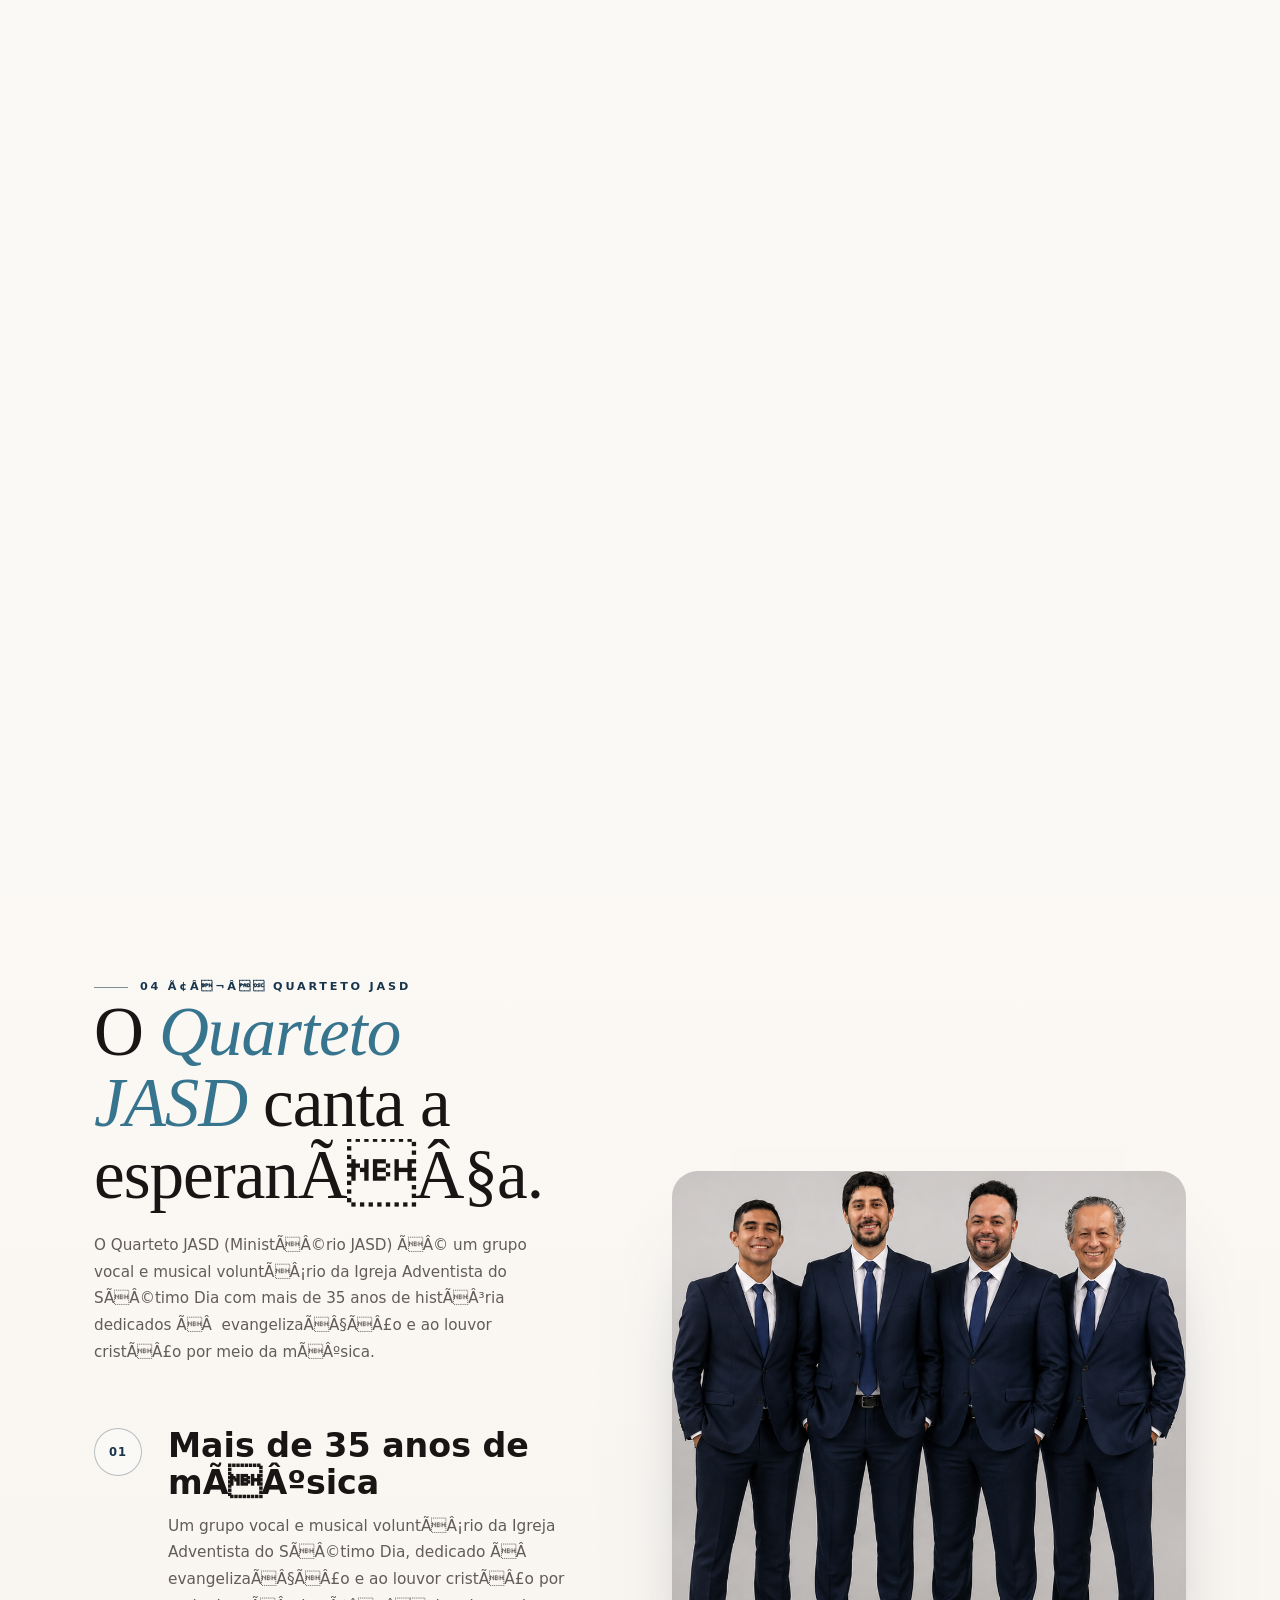
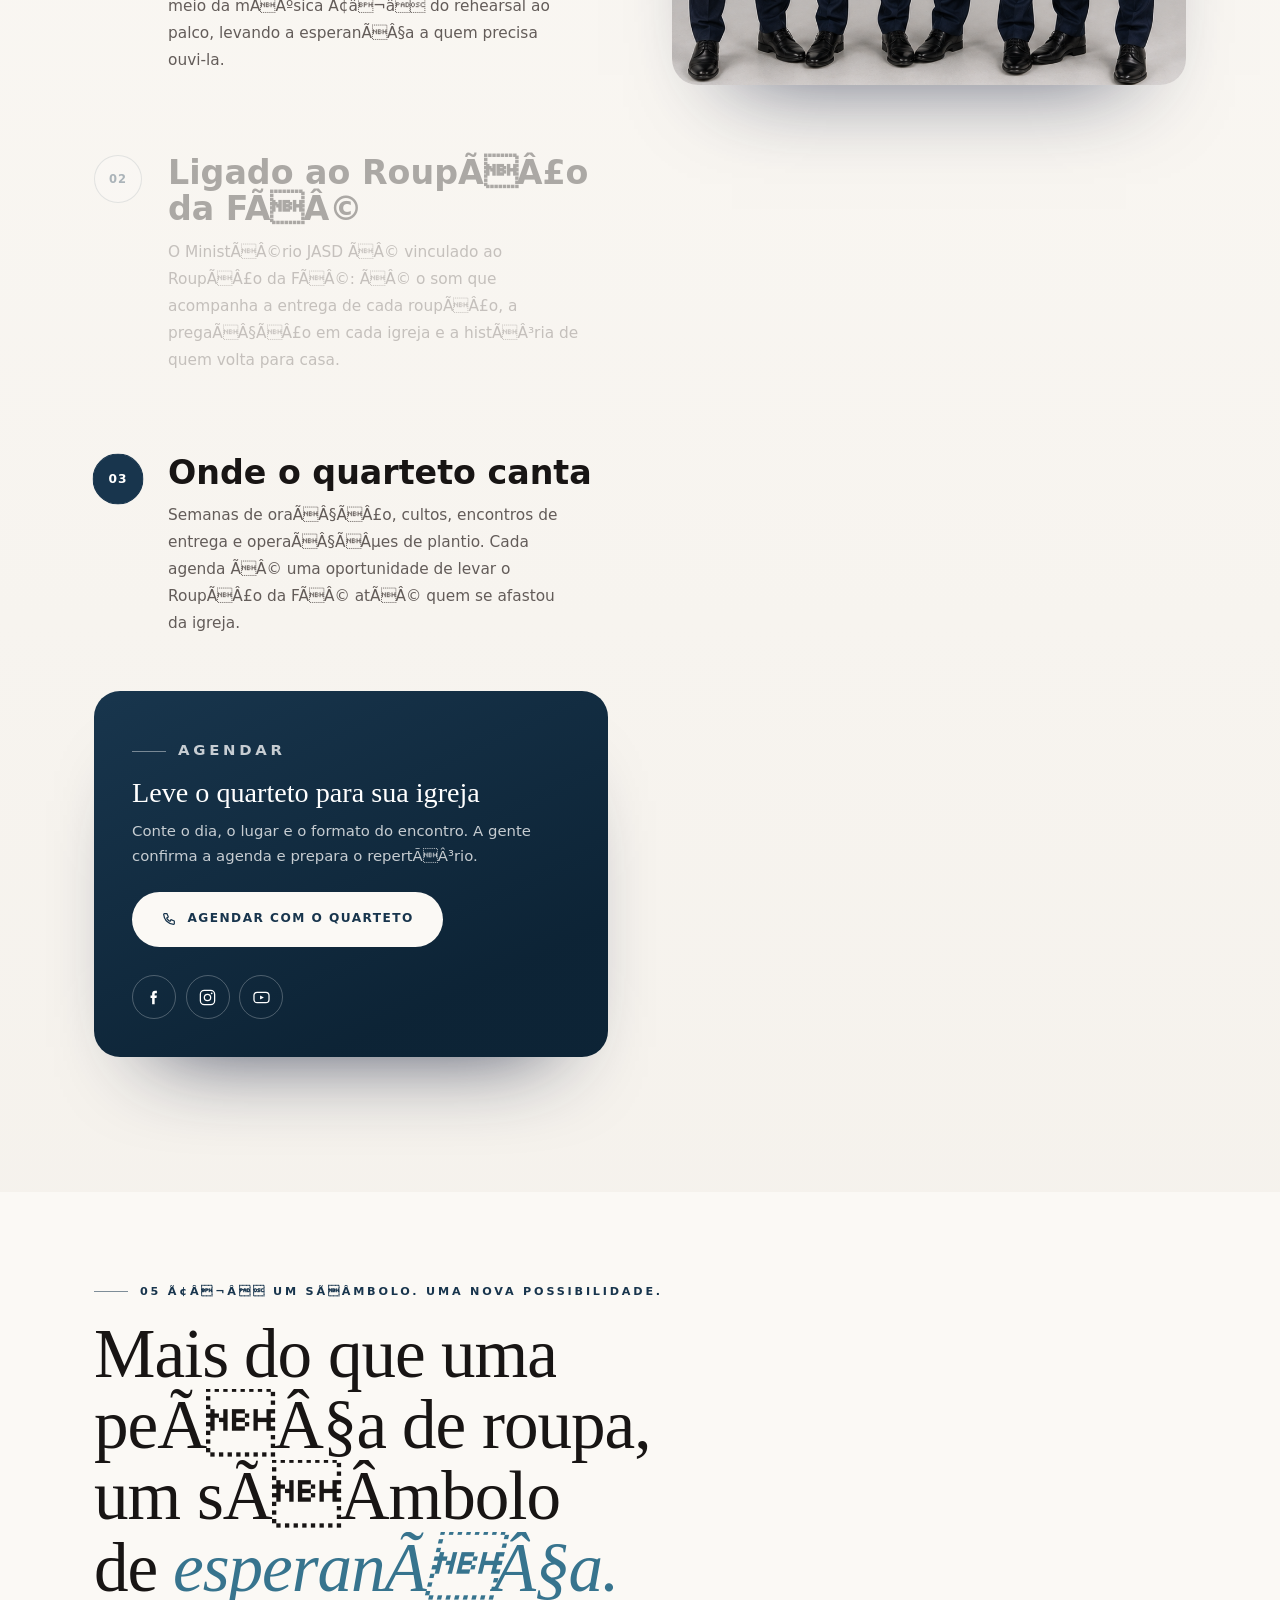
==== commit 8442fec1: "i18n: adiciona seletor PT/EN e traducao inicial" ====
--- a/index.html
+++ b/index.html
@@ -1,4 +1,4 @@
-<!doctype html>
+﻿<!doctype html>
 <html lang="pt-BR" class="no-js">
   <head>
     <meta charset="utf-8" />
@@ -8,20 +8,20 @@
     />
     <meta name="referrer" content="strict-origin-when-cross-origin" />
     <meta name="viewport" content="width=device-width, initial-scale=1" />
-    <title>Roupão da Fé — Uma história pode recomeçar</title>
+    <title>RoupÃÂ£o da FÃÂ© Ã¢â¬â Uma histÃÂ³ria pode recomeÃÂ§ar</title>
     <meta
       name="description"
-      content="Uma experiência de scrollytelling do Projeto Roupão da Fé: acolhimento, esperança e reconexão espiritual. Conheça a história, participe e contribua."
+      content="Uma experiÃÂªncia de scrollytelling do Projeto RoupÃÂ£o da FÃÂ©: acolhimento, esperanÃÂ§a e reconexÃÂ£o espiritual. ConheÃÂ§a a histÃÂ³ria, participe e contribua."
     />
-    <meta property="og:title" content="Roupão da Fé — Uma história pode recomeçar" />
+    <meta property="og:title" content="RoupÃÂ£o da FÃÂ© Ã¢â¬â Uma histÃÂ³ria pode recomeÃÂ§ar" />
     <meta
       property="og:description"
-      content="Um gesto de amor pode abrir caminho para o reencontro com a fé."
+      content="Um gesto de amor pode abrir caminho para o reencontro com a fÃÂ©."
     />
     <meta property="og:type" content="website" />
     <meta property="og:url" content="https://roupaodafe.com/" />
     <meta property="og:image" content="https://roupaodafe.com/assets/logo.png?v=3" />
-    <meta property="og:image:alt" content="Logo do Roupão da Fé" />
+    <meta property="og:image:alt" content="Logo do RoupÃÂ£o da FÃÂ©" />
     <meta name="twitter:card" content="summary_large_image" />
     <meta name="twitter:image" content="https://roupaodafe.com/assets/logo.png?v=3" />
     <meta name="theme-color" content="#faf7f2" />
@@ -42,10 +42,10 @@
   </head>
 
   <body>
-    <!-- ======================= SPLASH · LOGO ANIMADA ======================= -->
-    <!-- a cruz surge de baixo para cima enquanto um anel se fecha (é o próprio
+    <!-- ======================= SPLASH ÃÂ· LOGO ANIMADA ======================= -->
+    <!-- a cruz surge de baixo para cima enquanto um anel se fecha (ÃÂ© o prÃÂ³prio
          indicador de carga); depois a assinatura entra em cascata, o conjunto
-         dissolve e o pano creme sobe revelando o herói -->
+         dissolve e o pano creme sobe revelando o herÃÂ³i -->
     <div class="splash" id="preloader" aria-hidden="true">
       <span class="splash__glow"></span>
       <span class="splash__grain"></span>
@@ -64,9 +64,9 @@
           </span>
         </div>
 
-        <p class="splash__word" aria-hidden="true"><span class="splash__ltr" data-splash-ltr>R</span><span class="splash__ltr" data-splash-ltr>o</span><span class="splash__ltr" data-splash-ltr>u</span><span class="splash__ltr" data-splash-ltr>p</span><span class="splash__ltr" data-splash-ltr>ã</span><span class="splash__ltr" data-splash-ltr>o</span><span class="splash__ltr" data-splash-ltr> </span><i><span class="splash__ltr" data-splash-ltr>d</span><span class="splash__ltr" data-splash-ltr>a</span><span class="splash__ltr" data-splash-ltr> </span><span class="splash__ltr" data-splash-ltr>F</span><span class="splash__ltr" data-splash-ltr>é</span></i></p>
-
-        <p class="splash__tag" aria-hidden="true"><span data-splash-tag>Uma</span> <span data-splash-tag>história</span> <span data-splash-tag>pode</span> <span data-splash-tag>recomeçar</span></p>
+        <p class="splash__word" aria-hidden="true"><span class="splash__ltr" data-splash-ltr>R</span><span class="splash__ltr" data-splash-ltr>o</span><span class="splash__ltr" data-splash-ltr>u</span><span class="splash__ltr" data-splash-ltr>p</span><span class="splash__ltr" data-splash-ltr>ÃÂ£</span><span class="splash__ltr" data-splash-ltr>o</span><span class="splash__ltr" data-splash-ltr> </span><i><span class="splash__ltr" data-splash-ltr>d</span><span class="splash__ltr" data-splash-ltr>a</span><span class="splash__ltr" data-splash-ltr> </span><span class="splash__ltr" data-splash-ltr>F</span><span class="splash__ltr" data-splash-ltr>ÃÂ©</span></i></p>
+
+        <p class="splash__tag" aria-hidden="true"><span data-splash-tag>Uma</span> <span data-splash-tag>histÃÂ³ria</span> <span data-splash-tag>pode</span> <span data-splash-tag>recomeÃÂ§ar</span></p>
       </div>
 
       <div class="splash__count" data-splash-count>
@@ -83,37 +83,40 @@
     <!-- ======================= HEADER ======================= -->
     <header class="header" id="header">
       <div class="header__inner">
-        <a class="brand" href="#inicio" aria-label="Roupão da Fé — início">
-          <img src="assets/logo.png?v=3" alt="Roupão da Fé" width="424" height="424" />
-          <span class="brand__text">Roupão <i>da Fé</i></span>
+        <a class="brand" href="#inicio" aria-label="RoupÃÂ£o da FÃÂ© Ã¢â¬â inÃÂ­cio">
+          <img src="assets/logo.png?v=3" alt="RoupÃÂ£o da FÃÂ©" width="424" height="424" />
+          <span class="brand__text">RoupÃÂ£o <i>da FÃÂ©</i></span>
         </a>
 
-        <nav class="header__nav" aria-label="Navegação principal">
-          <a href="#historia">História</a>
-          <a href="#simbolo">Símbolo</a>
-          <a href="#pregações">Pregações</a>
-          <a href="#quarteto">Quarteto JASD</a>
-          <a href="#historias">Histórias</a>
-          <a href="#participar">Participar</a>
-          <a href="#contato">Contato</a>
+        <nav class="header__nav" aria-label="NavegaÃÂ§ÃÂ£o principal">
+          <a href="#historia" data-i18n="navHistoria">História</a>
+          <a href="#simbolo" data-i18n="navSimbolo">Símbolo</a>
+          <a href="#pregaÃÂ§ÃÂµes">PregaÃÂ§ÃÂµes</a>
+          <a href="#quarteto" data-i18n="navQuarteto">Quarteto JASD</a>
+          <a href="#historias" data-i18n="navHistorias">Histórias</a>
+          <a href="#participar" data-i18n="navParticipar">Participar</a>
+          <a href="#contato" data-i18n="navContato">Contato</a>
         </nav>
 
         <div class="header__actions">
-          <a class="btn btn--solid btn--sm" href="#doar">Quero contribuir</a>
+          <button class="lang-toggle" id="langToggle" type="button" aria-label="Alterar idioma" data-i18n-aria="langToggleAria">
+            EN
+          </button>
+          <a class="btn btn--solid btn--sm" href="#doar" data-i18n="headerContribuir">Quero contribuir</a>
           <button class="menu-toggle" id="menuToggle" aria-expanded="false" aria-controls="menu">
             <span class="menu-toggle__bars"><i></i><i></i></span>
-            <span class="menu-toggle__text">Índice</span>
+            <span class="menu-toggle__text" data-i18n="menuIndice">ÃÂndice</span>
           </button>
         </div>
       </div>
     </header>
 
-    <!-- ======================= MÚSICA DE FUNDO ======================= -->
-    <!-- a trilha começa sozinha na saída do splash; se o navegador exigir
-         um gesto, ela entra no primeiro toque/clique/tecla. O botão do canto
+    <!-- ======================= MÃÅ¡SICA DE FUNDO ======================= -->
+    <!-- a trilha comeÃÂ§a sozinha na saÃÂ­da do splash; se o navegador exigir
+         um gesto, ela entra no primeiro toque/clique/tecla. O botÃÂ£o do canto
          liga e muta, mostra a faixa no hover e, logo depois do splash, avisa
-         sozinho o que está tocando; o vídeo em tela cheia silencia enquanto
-         dura. Fica aqui (logo após o cabeçalho) para chegar cedo no Tab. -->
+         sozinho o que estÃÂ¡ tocando; o vÃÂ­deo em tela cheia silencia enquanto
+         dura. Fica aqui (logo apÃÂ³s o cabeÃÂ§alho) para chegar cedo no Tab. -->
     <audio id="trilha" src="assets/musica.mp3" loop preload="metadata"></audio>
 
     <button
@@ -121,8 +124,8 @@
       id="trilhaBtn"
       type="button"
       aria-pressed="false"
-      aria-label="Música de fundo"
-      title="Ligar música"
+      aria-label="MÃÂºsica de fundo"
+      title="Ligar mÃÂºsica"
     >
       <span class="trilha__disc">
         <svg class="trilha__icon" viewBox="0 0 24 24" aria-hidden="true">
@@ -133,13 +136,13 @@
         </svg>
       </span>
 
-      <!-- o texto sai do próprio botão: no hover (e no foco pelo teclado)
+      <!-- o texto sai do prÃÂ³prio botÃÂ£o: no hover (e no foco pelo teclado)
            mostra a faixa; logo depois do splash ele aparece sozinho -->
       <span class="trilha__texto" data-trilha-texto aria-hidden="true">
         <span class="trilha__pill">
-          <span class="trilha__titulo" data-trilha-titulo>Canto de Vitória — Quarteto JASD</span>
+          <span class="trilha__titulo" data-trilha-titulo>Canto de VitÃÂ³ria Ã¢â¬â Quarteto JASD</span>
           <span class="trilha__aviso" data-trilha-aviso>
-            Tocando <b>Canto de Vitória</b> — Quarteto JASD<i>·</i> se quiser silenciar, clique aqui
+            Tocando <b>Canto de VitÃÂ³ria</b> Ã¢â¬â Quarteto JASD<i>ÃÂ·</i> se quiser silenciar, clique aqui
           </span>
         </span>
       </span>
@@ -149,15 +152,15 @@
 
     <!-- ======================= MENU MOBILE ======================= -->
     <div class="menu" id="menu" aria-hidden="true">
-      <p class="menu__eyebrow">Índice</p>
-      <nav class="menu__nav" aria-label="Índice do site">
-        <a href="#inicio"><span>00</span> Início</a>
-        <a href="#historia"><span>01</span> A História</a>
-        <a href="#agenda"><span>02</span> Agenda do Mês</a>
-        <a href="#pregações"><span>03</span> Pregações</a>
+      <p class="menu__eyebrow">ÃÂndice</p>
+      <nav class="menu__nav" aria-label="ÃÂndice do site">
+        <a href="#inicio"><span>00</span> InÃÂ­cio</a>
+        <a href="#historia"><span>01</span> A HistÃÂ³ria</a>
+        <a href="#agenda"><span>02</span> Agenda do MÃÂªs</a>
+        <a href="#pregaÃÂ§ÃÂµes"><span>03</span> PregaÃÂ§ÃÂµes</a>
         <a href="#quarteto"><span>04</span> Quarteto JASD</a>
-        <a href="#simbolo"><span>05</span> Um Símbolo</a>
-        <a href="#historias"><span>06</span> Histórias</a>
+        <a href="#simbolo"><span>05</span> Um SÃÂ­mbolo</a>
+        <a href="#historias"><span>06</span> HistÃÂ³rias</a>
         <a href="#plantio"><span>07</span> Plantio de Igreja</a>
         <a href="#participar"><span>08</span> Como Participar</a>
         <a href="#doar"><span>09</span> Contribuir</a>
@@ -167,16 +170,16 @@
     </div>
 
     <main id="main">
-      <!-- ======================= 00 · HERÓI (só a imagem) ======================= -->
-      <!-- Sem texto, sem véu e sem filtro por cima: a foto do topo aparece
-           inteira (object-fit: contain) sobre um fundo desfocado da própria
-           imagem — assim a tela nunca fica com barra vazia nas bordas. -->
+      <!-- ======================= 00 ÃÂ· HERÃâI (sÃÂ³ a imagem) ======================= -->
+      <!-- Sem texto, sem vÃÂ©u e sem filtro por cima: a foto do topo aparece
+           inteira (object-fit: contain) sobre um fundo desfocado da prÃÂ³pria
+           imagem Ã¢â¬â assim a tela nunca fica com barra vazia nas bordas. -->
       <section class="hero chapter" id="inicio" data-chapter="inicio">
-        <h1 class="sr-only">Roupão da Fé — Uma história pode recomeçar</h1>
+        <h1 class="sr-only">RoupÃÂ£o da FÃÂ© Ã¢â¬â Uma histÃÂ³ria pode recomeÃÂ§ar</h1>
 
         <div class="hero__bg" data-hero-bg>
-          <!-- no celular o fundo desfocado não existe (a foto ocupa a largura
-               toda); o source vazio evita baixar a topo.png à toa -->
+          <!-- no celular o fundo desfocado nÃÂ£o existe (a foto ocupa a largura
+               toda); o source vazio evita baixar a topo.png ÃÂ  toa -->
           <picture class="hero__blur-picture">
             <source
               media="(max-width: 900px)"
@@ -200,7 +203,7 @@
             <img
               class="hero__bg-img"
               src="assets/topo.png"
-              alt="Roupão da Fé"
+              alt="RoupÃÂ£o da FÃÂ©"
               width="1366"
               height="768"
               fetchpriority="high"
@@ -213,15 +216,15 @@
       <!-- ======================= FAIXA MARQUEE ======================= -->
       <div class="marquee" aria-hidden="true">
         <div class="marquee__track">
-          <span>Acolhimento <i>·</i> Esperança <i>·</i> Recomeço <i>·</i> Um gesto de amor <i>·</i></span>
-          <span>Acolhimento <i>·</i> Esperança <i>·</i> Recomeço <i>·</i> Um gesto de amor <i>·</i></span>
+          <span>Acolhimento <i>ÃÂ·</i> EsperanÃÂ§a <i>ÃÂ·</i> RecomeÃÂ§o <i>ÃÂ·</i> Um gesto de amor <i>ÃÂ·</i></span>
+          <span>Acolhimento <i>ÃÂ·</i> EsperanÃÂ§a <i>ÃÂ·</i> RecomeÃÂ§o <i>ÃÂ·</i> Um gesto de amor <i>ÃÂ·</i></span>
         </div>
       </div>
 
-      <!-- ======================= SCROLLYTELLING HORIZONTAL · BATISMOS (cena fixa) =======================
-           Construção espelhada do Skiper30 (parallax de colunas) no eixo X: 3 faixas
-           de 3 fotos (as 9 imagens). Ao chegar aqui a tela trava (pin) e só as
-           faixas andam — da direita para a esquerda — enquanto o scroll desce. -->
+      <!-- ======================= SCROLLYTELLING HORIZONTAL ÃÂ· BATISMOS (cena fixa) =======================
+           ConstruÃÂ§ÃÂ£o espelhada do Skiper30 (parallax de colunas) no eixo X: 3 faixas
+           de 3 fotos (as 9 imagens). Ao chegar aqui a tela trava (pin) e sÃÂ³ as
+           faixas andam Ã¢â¬â da direita para a esquerda Ã¢â¬â enquanto o scroll desce. -->
       <section class="batismo" id="batismo" aria-label="Registros de batismo">
         <div class="batismo__stage" data-batismo>
           <div class="batismo__row">
@@ -244,20 +247,20 @@
         </div>
       </section>
 
-      <!-- ======================= VÍDEO · REEL ======================= -->
+      <!-- ======================= VÃÂDEO ÃÂ· REEL ======================= -->
       <!-- logo abaixo do carrossel de batismos: a miniatura roda em loop e o
-           rótulo "Reproduzir" acompanha o ponteiro; ao clicar, o vídeo cresce
-           da fresta central e ocupa a tela (clip-path) por cima da página, com
+           rÃÂ³tulo "Reproduzir" acompanha o ponteiro; ao clicar, o vÃÂ­deo cresce
+           da fresta central e ocupa a tela (clip-path) por cima da pÃÂ¡gina, com
            um aviso na margem para sair -->
-      <section class="reel" id="reel" data-reel aria-label="Vídeo do projeto">
+      <section class="reel" id="reel" data-reel aria-label="VÃÂ­deo do projeto">
         <div class="reel__stage" data-reveal>
-          <p class="reel__hint">Clique no vídeo para reproduzir</p>
+          <p class="reel__hint">Clique no vÃÂ­deo para reproduzir</p>
 
           <a
             class="reel__trigger"
             href="assets/video.mp4"
             data-reel-open
-            aria-label="Reproduzir o vídeo do projeto"
+            aria-label="Reproduzir o vÃÂ­deo do projeto"
           >
             <span class="reel__cursor" data-reel-cursor aria-hidden="true">
               <svg viewBox="0 0 24 24" aria-hidden="true">
@@ -291,7 +294,7 @@
                 preload="metadata"
               ></video>
 
-              <button class="reel-pop__close" type="button" data-reel-close aria-label="Fechar o vídeo">
+              <button class="reel-pop__close" type="button" data-reel-close aria-label="Fechar o vÃÂ­deo">
                 <svg viewBox="0 0 24 24" width="20" height="20" aria-hidden="true">
                   <path d="M12 5.2v13.6M5.2 12h13.6" />
                 </svg>
@@ -305,14 +308,14 @@
             </media-controller>
           </div>
 
-          <!-- aviso na margem: também fecha o vídeo -->
+          <!-- aviso na margem: tambÃÂ©m fecha o vÃÂ­deo -->
           <button class="reel-pop__exit" type="button" data-reel-close>
-            Clique aqui para sair do vídeo
+            Clique aqui para sair do vÃÂ­deo
           </button>
         </div>
       </section>
 
-      <!-- ======================= 01 · A HISTÓRIA (passos + visual fixo) ======================= -->
+      <!-- ======================= 01 ÃÂ· A HISTÃâRIA (passos + visual fixo) ======================= -->
       <section class="steps chapter" id="historia" data-chapter="historia">
         <div class="steps__grid">
           <div class="steps__visual" aria-hidden="true">
@@ -334,11 +337,11 @@
 
           <div class="steps__text">
             <header class="scene__head">
-              <p class="eyebrow">01 — A história</p>
-              <h2 class="display" data-split>Mais do que um roupão.<br /><em>Um convite para voltar.</em></h2>
+              <p class="eyebrow">01 Ã¢â¬â A histÃÂ³ria</p>
+              <h2 class="display" data-split>Mais do que um roupÃÂ£o.<br /><em>Um convite para voltar.</em></h2>
               <p class="scene__lead" data-reveal>
-                Idealizado por Marcos Camilo em 2011, o Roupão da Fé nasceu do desejo de alcançar
-                pessoas que se afastaram da igreja — oferecendo acolhimento, amizade e um convite
+                Idealizado por Marcos Camilo em 2011, o RoupÃÂ£o da FÃÂ© nasceu do desejo de alcanÃÂ§ar
+                pessoas que se afastaram da igreja Ã¢â¬â oferecendo acolhimento, amizade e um convite
                 para uma nova oportunidade de caminhar com Cristo.
               </p>
             </header>
@@ -346,17 +349,17 @@
             <ol class="steps__list">
               <li class="step" data-step="0">
                 <span class="step__n">01</span>
-                <h3>O início</h3>
+                <h3>O inÃÂ­cio</h3>
                 <p>
-                  Em 2011, um desejo simples tornou-se projeto: alcançar quem se afastou. Um roupão
-                  comum virou símbolo de que ninguém foi esquecido.
+                  Em 2011, um desejo simples tornou-se projeto: alcanÃÂ§ar quem se afastou. Um roupÃÂ£o
+                  comum virou sÃÂ­mbolo de que ninguÃÂ©m foi esquecido.
                 </p>
               </li>
               <li class="step" data-step="1">
                 <span class="step__n">02</span>
                 <h3>Acolhimento e amizade</h3>
                 <p>
-                  Antes de qualquer palavra, a presença. Conversa, escuta e companhia — sem
+                  Antes de qualquer palavra, a presenÃÂ§a. Conversa, escuta e companhia Ã¢â¬â sem
                   julgamentos, no tempo de cada pessoa.
                 </p>
               </li>
@@ -364,15 +367,15 @@
                 <span class="step__n">03</span>
                 <h3>Um convite para voltar</h3>
                 <p>
-                  O gesto abre porta: uma nova oportunidade de reconstruir vínculos e retomar o
+                  O gesto abre porta: uma nova oportunidade de reconstruir vÃÂ­nculos e retomar o
                   relacionamento com Cristo, respeitando o tempo de cada um.
                 </p>
               </li>
             </ol>
           </div>
 
-          <!-- destaque em vídeo: o histórico do projeto em destaque,
-               no lugar do antigo "Conheça histórias de recomeço" -->
+          <!-- destaque em vÃÂ­deo: o histÃÂ³rico do projeto em destaque,
+               no lugar do antigo "ConheÃÂ§a histÃÂ³rias de recomeÃÂ§o" -->
           <a
             class="spotlight"
             href="https://youtu.be/WwRlk6016Z4"
@@ -380,7 +383,7 @@
             rel="noopener noreferrer"
             data-reveal
           >
-            <span class="spotlight__tag">Em vídeo · YouTube</span>
+            <span class="spotlight__tag">Em vÃÂ­deo ÃÂ· YouTube</span>
 
             <span class="spotlight__play" aria-hidden="true">
               <i class="spotlight__ring"></i>
@@ -389,10 +392,10 @@
             </span>
 
             <span class="spotlight__body">
-              <strong>Roupão da Fé — histórico do projeto</strong>
+              <strong>RoupÃÂ£o da FÃÂ© Ã¢â¬â histÃÂ³rico do projeto</strong>
               <span>
                 De 2011 aos dias de hoje: como nasceu a iniciativa, o que ela entregou e para
-                onde está indo.
+                onde estÃÂ¡ indo.
               </span>
             </span>
 
@@ -406,40 +409,40 @@
         </div>
       </section>
 
-      <!-- ======================= 02 · AGENDA DO MÊS ======================= -->
-      <!-- a agenda do mês em cards à esquerda e, à direita, a área de
-           agendamento de pregação (que leva ao contato e ao Pix) -->
+      <!-- ======================= 02 ÃÂ· AGENDA DO MÃÅ S ======================= -->
+      <!-- a agenda do mÃÂªs em cards ÃÂ  esquerda e, ÃÂ  direita, a ÃÂ¡rea de
+           agendamento de pregaÃÂ§ÃÂ£o (que leva ao contato e ao Pix) -->
       <section class="agenda chapter" id="agenda" data-chapter="agenda">
         <div class="agenda__inner">
           <header class="scene__head agenda__head">
-            <p class="eyebrow">02 — Agenda do mês</p>
-            <h2 class="display" data-split>Onde o <em>Roupão da Fé</em> vai estar.</h2>
+            <p class="eyebrow">02 Ã¢â¬â Agenda do mÃÂªs</p>
+            <h2 class="display" data-split>Onde o <em>RoupÃÂ£o da FÃÂ©</em> vai estar.</h2>
             <p class="scene__lead" data-reveal>
-              Semanas de oração, cultos, encontros de entrega e operaciones de plantio. Confira o
-              calendário e reserve a sua igreja — a agenda é atualizada todo mês.
+              Semanas de oraÃÂ§ÃÂ£o, cultos, encontros de entrega e operaciones de plantio. Confira o
+              calendÃÂ¡rio e reserve a sua igreja Ã¢â¬â a agenda ÃÂ© atualizada todo mÃÂªs.
             </p>
           </header>
 
           <div class="agenda__grid">
-            <!-- TROQUE AQUI as datas e os locais do mês: o primeiro número é
-                 o dia e o segundo é o mês (sigla). -->
+            <!-- TROQUE AQUI as datas e os locais do mÃÂªs: o primeiro nÃÂºmero ÃÂ©
+                 o dia e o segundo ÃÂ© o mÃÂªs (sigla). -->
             <ol class="agenda__list">
               <li class="agenda__item" data-reveal>
-                <span class="agenda__date"><b class="is-range">07–13</b><i>nov</i></span>
+                <span class="agenda__date"><b class="is-range">07Ã¢â¬â13</b><i>nov</i></span>
                 <span class="agenda__info">
-                  <span class="agenda__kind">Semana de oração</span>
+                  <span class="agenda__kind">Semana de oraÃÂ§ÃÂ£o</span>
                   <strong>Cidade A. E. Carvalho</strong>
-                  <span class="agenda__meta">Sábado a sexta · manhã · São Paulo, SP</span>
+                  <span class="agenda__meta">SÃÂ¡bado a sexta ÃÂ· manhÃÂ£ ÃÂ· SÃÂ£o Paulo, SP</span>
                 </span>
                 <span class="agenda__tag">Semana</span>
               </li>
 
               <li class="agenda__item" data-reveal>
-                <span class="agenda__date"><b class="is-range">14–20</b><i>nov</i></span>
+                <span class="agenda__date"><b class="is-range">14Ã¢â¬â20</b><i>nov</i></span>
                 <span class="agenda__info">
-                  <span class="agenda__kind">Semana de oração</span>
+                  <span class="agenda__kind">Semana de oraÃÂ§ÃÂ£o</span>
                   <strong>Vila Dirce</strong>
-                  <span class="agenda__meta">Sábado a sexta · manhã · Carapicuíba, SP</span>
+                  <span class="agenda__meta">SÃÂ¡bado a sexta ÃÂ· manhÃÂ£ ÃÂ· CarapicuÃÂ­ba, SP</span>
                 </span>
                 <span class="agenda__tag">Semana</span>
               </li>
@@ -447,36 +450,36 @@
               <li class="agenda__item" data-reveal>
                 <span class="agenda__date"><b>21</b><i>nov</i></span>
                 <span class="agenda__info">
-                  <span class="agenda__kind">Culto de pregação</span>
+                  <span class="agenda__kind">Culto de pregaÃÂ§ÃÂ£o</span>
                   <strong>Gopouva</strong>
-                  <span class="agenda__meta">Sábado · manhã e tarde · Guarulhos, SP</span>
+                  <span class="agenda__meta">SÃÂ¡bado ÃÂ· manhÃÂ£ e tarde ÃÂ· Guarulhos, SP</span>
                 </span>
-                <span class="agenda__tag">Pregação</span>
+                <span class="agenda__tag">PregaÃÂ§ÃÂ£o</span>
               </li>
 
               <li class="agenda__item" data-reveal>
                 <span class="agenda__date"><b>28</b><i>nov</i></span>
                 <span class="agenda__info">
-                  <span class="agenda__kind">Culto de pregação</span>
+                  <span class="agenda__kind">Culto de pregaÃÂ§ÃÂ£o</span>
                   <strong>IASD Praia Grande</strong>
-                  <span class="agenda__meta">Sábado · manhã e tarde · Praia Grande, SP</span>
+                  <span class="agenda__meta">SÃÂ¡bado ÃÂ· manhÃÂ£ e tarde ÃÂ· Praia Grande, SP</span>
                 </span>
-                <span class="agenda__tag">Pregação</span>
+                <span class="agenda__tag">PregaÃÂ§ÃÂ£o</span>
               </li>
             </ol>
 
             <aside class="agenda__book" data-reveal>
               <p class="eyebrow eyebrow--light">Agendar</p>
-              <h3 class="agenda__book-title">Agende uma pregação</h3>
+              <h3 class="agenda__book-title">Agende uma pregaÃÂ§ÃÂ£o</h3>
               <p class="agenda__book-text">
-                Sua igreja ainda não recebeu o Roupão da Fé? Apresente o projeto, marque uma data
-                ou chame o Ministério para uma operação especial.
+                Sua igreja ainda nÃÂ£o recebeu o RoupÃÂ£o da FÃÂ©? Apresente o projeto, marque uma data
+                ou chame o MinistÃÂ©rio para uma operaÃÂ§ÃÂ£o especial.
               </p>
 
               <ul class="agenda__need">
                 <li><span>01</span> Igreja e cidade</li>
-                <li><span>02</span> Data e horário</li>
-                <li><span>03</span> Tema ou pedido de oração</li>
+                <li><span>02</span> Data e horÃÂ¡rio</li>
+                <li><span>03</span> Tema ou pedido de oraÃÂ§ÃÂ£o</li>
               </ul>
 
               <div class="agenda__book-actions">
@@ -492,16 +495,16 @@
         </div>
       </section>
 
-      <!-- ======================= 03 · PREGAÇÕES (cena travada) =======================
-           Mesma construção da cena do símbolo: a tela trava e as pregações
-           passam uma após a outra, da direita para a esquerda, enquanto a
+      <!-- ======================= 03 ÃÂ· PREGAÃâ¡Ãâ¢ES (cena travada) =======================
+           Mesma construÃÂ§ÃÂ£o da cena do sÃÂ­mbolo: a tela trava e as pregaÃÂ§ÃÂµes
+           passam uma apÃÂ³s a outra, da direita para a esquerda, enquanto a
            rolagem desce. -->
-      <section class="hscene hscene--pregações chapter" id="pregações" data-chapter="pregações">
-        <!-- o título rola normalmente: ele sai de cena, os cartões sobem
-             até o meio da tela e só então a faixa trava -->
+      <section class="hscene hscene--pregaÃÂ§ÃÂµes chapter" id="pregaÃÂ§ÃÂµes" data-chapter="pregaÃÂ§ÃÂµes">
+        <!-- o tÃÂ­tulo rola normalmente: ele sai de cena, os cartÃÂµes sobem
+             atÃÂ© o meio da tela e sÃÂ³ entÃÂ£o a faixa trava -->
         <header class="hscene__intro">
-          <p class="eyebrow">03 — Pregações</p>
-          <h2 class="display" data-split>Palavras que <em>acendem a fé.</em></h2>
+          <p class="eyebrow">03 Ã¢â¬â PregaÃÂ§ÃÂµes</p>
+          <h2 class="display" data-split>Palavras que <em>acendem a fÃÂ©.</em></h2>
         </header>
 
         <div class="hscene__viewport" data-hscene>
@@ -513,7 +516,7 @@
                   href="https://www.youtube.com/watch?v=BQCylBkfx3Q"
                   target="_blank"
                   rel="noopener noreferrer"
-                  aria-label="Assistir no YouTube: Semana de Oração — Marcos Camilo — IASD Alvorada"
+                  aria-label="Assistir no YouTube: Semana de OraÃÂ§ÃÂ£o Ã¢â¬â Marcos Camilo Ã¢â¬â IASD Alvorada"
                 >
                   <img
                     src="https://img.youtube.com/vi/BQCylBkfx3Q/hqdefault.jpg"
@@ -528,10 +531,10 @@
                 </a>
 
                 <div class="vid__body">
-                  <p class="vid__kind">Semana de Oração</p>
-                  <h3>Marcos Camilo — IASD Alvorada</h3>
+                  <p class="vid__kind">Semana de OraÃÂ§ÃÂ£o</p>
+                  <h3>Marcos Camilo Ã¢â¬â IASD Alvorada</h3>
                   <p>
-                    Uma noite de oração e palavra para quem se afastou — o caminho de volta.
+                    Uma noite de oraÃÂ§ÃÂ£o e palavra para quem se afastou Ã¢â¬â o caminho de volta.
                   </p>
                   <a
                     class="link-arrow"
@@ -553,7 +556,7 @@
                   href="https://www.youtube.com/watch?v=ihwgztkxwj8"
                   target="_blank"
                   rel="noopener noreferrer"
-                  aria-label="Assistir no YouTube: UNASP Hortolândia — Marcos Camilo — Roupão da Fé"
+                  aria-label="Assistir no YouTube: UNASP HortolÃÂ¢ndia Ã¢â¬â Marcos Camilo Ã¢â¬â RoupÃÂ£o da FÃÂ©"
                 >
                   <img
                     src="https://img.youtube.com/vi/ihwgztkxwj8/hqdefault.jpg"
@@ -568,10 +571,10 @@
                 </a>
 
                 <div class="vid__body">
-                  <p class="vid__kind">Culto de pregação</p>
-                  <h3>UNASP Hortolândia — Roupão da Fé</h3>
+                  <p class="vid__kind">Culto de pregaÃÂ§ÃÂ£o</p>
+                  <h3>UNASP HortolÃÂ¢ndia Ã¢â¬â RoupÃÂ£o da FÃÂ©</h3>
                   <p>
-                    No maior seminário da UNAESP: entrega de roupões, música do Quarteto JASD e a
+                    No maior seminÃÂ¡rio da UNAESP: entrega de roupÃÂµes, mÃÂºsica do Quarteto JASD e a
                     palavra.
                   </p>
                   <a
@@ -594,7 +597,7 @@
                   href="https://www.youtube.com/watch?v=2rBWYLoYktk"
                   target="_blank"
                   rel="noopener noreferrer"
-                  aria-label="Assistir no YouTube: Filho, não desista — Marcos Camilo — IASD Central Paulistana"
+                  aria-label="Assistir no YouTube: Filho, nÃÂ£o desista Ã¢â¬â Marcos Camilo Ã¢â¬â IASD Central Paulistana"
                 >
                   <img
                     src="https://img.youtube.com/vi/2rBWYLoYktk/hqdefault.jpg"
@@ -610,10 +613,10 @@
 
                 <div class="vid__body">
                   <p class="vid__kind">Mensagem</p>
-                  <h3>Filho, não desista</h3>
+                  <h3>Filho, nÃÂ£o desista</h3>
                   <p>
                     Marcos Camilo na IASD Central Paulistana: uma palavra para quem passou por
-                    dias difíceis.
+                    dias difÃÂ­ceis.
                   </p>
                   <a
                     class="link-arrow"
@@ -635,7 +638,7 @@
                   href="https://www.youtube.com/watch?v=eZDRefKQ_Os"
                   target="_blank"
                   rel="noopener noreferrer"
-                  aria-label="Assistir no YouTube: Não olhe para trás — Marcos Camilo e Quarteto JASD"
+                  aria-label="Assistir no YouTube: NÃÂ£o olhe para trÃÂ¡s Ã¢â¬â Marcos Camilo e Quarteto JASD"
                 >
                   <img
                     src="https://img.youtube.com/vi/eZDRefKQ_Os/hqdefault.jpg"
@@ -650,8 +653,8 @@
                 </a>
 
                 <div class="vid__body">
-                  <p class="vid__kind">Encontro · Dia 1</p>
-                  <h3>Não olhe para trás</h3>
+                  <p class="vid__kind">Encontro ÃÂ· Dia 1</p>
+                  <h3>NÃÂ£o olhe para trÃÂ¡s</h3>
                   <p>
                     Marcos Camilo e o Quarteto JASD na abertura do encontro, em Itaquera.
                   </p>
@@ -675,7 +678,7 @@
                   href="https://www.youtube.com/watch?v=4qQ4q9Y3swY"
                   target="_blank"
                   rel="noopener noreferrer"
-                  aria-label="Assistir no YouTube: Semana do Roupão da Fé — Marcos Camilo — IASD Osasco"
+                  aria-label="Assistir no YouTube: Semana do RoupÃÂ£o da FÃÂ© Ã¢â¬â Marcos Camilo Ã¢â¬â IASD Osasco"
                 >
                   <img
                     src="https://img.youtube.com/vi/4qQ4q9Y3swY/hqdefault.jpg"
@@ -690,10 +693,10 @@
                 </a>
 
                 <div class="vid__body">
-                  <p class="vid__kind">Semana do Roupão</p>
-                  <h3>Semana do Roupão da Fé</h3>
+                  <p class="vid__kind">Semana do RoupÃÂ£o</p>
+                  <h3>Semana do RoupÃÂ£o da FÃÂ©</h3>
                   <p>
-                    Uma semana inteira dedicada ao Roupão da Fé na IASD de Osasco.
+                    Uma semana inteira dedicada ao RoupÃÂ£o da FÃÂ© na IASD de Osasco.
                   </p>
                   <a
                     class="link-arrow"
@@ -710,9 +713,9 @@
               </article>
 
               <article class="panel panel--cta">
-                <span class="panel__n">→</span>
-                <h3>Todas as pregações do Marcos Camilo.</h3>
-                <p>Reunidos no canal do Roupão da Fé, com registros de cada campo.</p>
+                <span class="panel__n">Ã¢â â</span>
+                <h3>Todas as pregaÃÂ§ÃÂµes do Marcos Camilo.</h3>
+                <p>Reunidos no canal do RoupÃÂ£o da FÃÂ©, com registros de cada campo.</p>
                 <a
                   class="btn btn--solid"
                   href="https://www.youtube.com/results?search_query=Roup%C3%A3o+da+F%C3%A9+-+Marcos+Camilo"
@@ -726,13 +729,13 @@
           </div>
 
           <div class="hscene__foot">
-            <button class="hscene__nav-btn" type="button" data-hprev aria-label="Ver pregações anteriores">
+            <button class="hscene__nav-btn" type="button" data-hprev aria-label="Ver pregaÃÂ§ÃÂµes anteriores">
               <svg viewBox="0 0 24 24" width="16" height="16" aria-hidden="true">
                 <path d="M20 12H5M11 6l-6 6 6 6" />
               </svg>
             </button>
             <div class="hscene__progress" aria-hidden="true"><span data-hprogress></span></div>
-            <button class="hscene__nav-btn" type="button" data-hnext aria-label="Ver próximas pregações">
+            <button class="hscene__nav-btn" type="button" data-hnext aria-label="Ver prÃÂ³ximas pregaÃÂ§ÃÂµes">
               <svg viewBox="0 0 24 24" width="16" height="16" aria-hidden="true">
                 <path d="M4 12h15M13 6l6 6-6 6" />
               </svg>
@@ -741,9 +744,9 @@
         </div>
       </section>
 
-      <!-- ======================= 04 · QUARTETO JASD (visual fixo) =======================
-           Mesma construção da história: o retrato do quarteto fica na tela
-           enquanto os três blocos de texto passam. -->
+      <!-- ======================= 04 ÃÂ· QUARTETO JASD (visual fixo) =======================
+           Mesma construÃÂ§ÃÂ£o da histÃÂ³ria: o retrato do quarteto fica na tela
+           enquanto os trÃÂªs blocos de texto passam. -->
       <section class="steps steps--quarteto chapter" id="quarteto" data-chapter="quarteto">
         <div class="steps__grid">
           <div class="steps__visual" aria-hidden="true">
@@ -751,7 +754,7 @@
               <figure class="shot is-active" data-visual="0">
                 <img
                   src="assets/jasd.png?v=2"
-                  alt="Quarteto JASD reunido após uma apresentação"
+                  alt="Quarteto JASD reunido apÃÂ³s uma apresentaÃÂ§ÃÂ£o"
                   width="941"
                   height="941"
                   loading="lazy"
@@ -763,32 +766,32 @@
 
           <div class="steps__text">
             <header class="scene__head">
-              <p class="eyebrow">04 — Quarteto JASD</p>
-              <h2 class="display" data-split>O <em>Quarteto JASD</em> canta a esperança.</h2>
+              <p class="eyebrow">04 Ã¢â¬â Quarteto JASD</p>
+              <h2 class="display" data-split>O <em>Quarteto JASD</em> canta a esperanÃÂ§a.</h2>
               <p class="scene__lead" data-reveal>
-                O Quarteto JASD (Ministério JASD) é um grupo vocal e musical voluntário da Igreja
-                Adventista do Sétimo Dia com mais de 35 anos de história dedicados à evangelização
-                e ao louvor cristão por meio da música.
+                O Quarteto JASD (MinistÃÂ©rio JASD) ÃÂ© um grupo vocal e musical voluntÃÂ¡rio da Igreja
+                Adventista do SÃÂ©timo Dia com mais de 35 anos de histÃÂ³ria dedicados ÃÂ  evangelizaÃÂ§ÃÂ£o
+                e ao louvor cristÃÂ£o por meio da mÃÂºsica.
               </p>
             </header>
 
             <ol class="steps__list">
               <li class="step" data-step="0">
                 <span class="step__n">01</span>
-                <h3>Mais de 35 anos de música</h3>
+                <h3>Mais de 35 anos de mÃÂºsica</h3>
                 <p>
-                  Um grupo vocal e musical voluntário da Igreja Adventista do Sétimo Dia, dedicado
-                  à evangelização e ao louvor cristão por meio da música — do rehearsal ao palco,
-                  levando a esperança a quem precisa ouvi-la.
+                  Um grupo vocal e musical voluntÃÂ¡rio da Igreja Adventista do SÃÂ©timo Dia, dedicado
+                  ÃÂ  evangelizaÃÂ§ÃÂ£o e ao louvor cristÃÂ£o por meio da mÃÂºsica Ã¢â¬â do rehearsal ao palco,
+                  levando a esperanÃÂ§a a quem precisa ouvi-la.
                 </p>
               </li>
 
               <li class="step" data-step="1">
                 <span class="step__n">02</span>
-                <h3>Ligado ao Roupão da Fé</h3>
+                <h3>Ligado ao RoupÃÂ£o da FÃÂ©</h3>
                 <p>
-                  O Ministério JASD é vinculado ao Roupão da Fé: é o som que acompanha a entrega
-                  de cada roupão, a pregação em cada igreja e a história de quem volta para casa.
+                  O MinistÃÂ©rio JASD ÃÂ© vinculado ao RoupÃÂ£o da FÃÂ©: ÃÂ© o som que acompanha a entrega
+                  de cada roupÃÂ£o, a pregaÃÂ§ÃÂ£o em cada igreja e a histÃÂ³ria de quem volta para casa.
                 </p>
               </li>
 
@@ -796,8 +799,8 @@
                 <span class="step__n">03</span>
                 <h3>Onde o quarteto canta</h3>
                 <p>
-                  Semanas de oração, cultos, encontros de entrega e operações de plantio. Cada
-                  agenda é uma oportunidade de levar o Roupão da Fé até quem se afastou da
+                  Semanas de oraÃÂ§ÃÂ£o, cultos, encontros de entrega e operaÃÂ§ÃÂµes de plantio. Cada
+                  agenda ÃÂ© uma oportunidade de levar o RoupÃÂ£o da FÃÂ© atÃÂ© quem se afastou da
                   igreja.
                 </p>
               </li>
@@ -810,7 +813,7 @@
                 <h3>Leve o quarteto para sua igreja</h3>
                 <p>
                   Conte o dia, o lugar e o formato do encontro. A gente confirma a agenda e
-                  prepara o repertório.
+                  prepara o repertÃÂ³rio.
                 </p>
               </div>
 
@@ -866,14 +869,14 @@
         </div>
       </section>
 
-      <!-- ======================= 05 · UM SÍMBOLO (scroll horizontal) ======================= -->
+      <!-- ======================= 05 ÃÂ· UM SÃÂMBOLO (scroll horizontal) ======================= -->
       <section class="hscene chapter" id="simbolo" data-chapter="simbolo">
         <div class="hscene__viewport" data-hscene>
           <div class="hscene__head">
-            <p class="eyebrow">05 — Um símbolo. Uma nova possibilidade.</p>
+            <p class="eyebrow">05 Ã¢â¬â Um sÃÂ­mbolo. Uma nova possibilidade.</p>
             <h2 class="display" data-split>
-              Mais do que uma peça de roupa, um símbolo de
-              <em class="simbolo__palavra" data-simbolo-palavra>esperança.</em>
+              Mais do que uma peÃÂ§a de roupa, um sÃÂ­mbolo de
+              <em class="simbolo__palavra" data-simbolo-palavra>esperanÃÂ§a.</em>
             </h2>
           </div>
 
@@ -888,8 +891,8 @@
                   <path d="M12 11.4c0-4.1 2.6-6.7 6.7-6.7 0 4.1-2.6 6.7-6.7 6.7z" />
                 </svg>
               </span>
-              <h3>Esperança</h3>
-              <p>Uma oportunidade de reconstruir vínculos e retomar o relacionamento com a fé.</p>
+              <h3>EsperanÃÂ§a</h3>
+              <p>Uma oportunidade de reconstruir vÃÂ­nculos e retomar o relacionamento com a fÃÂ©.</p>
               <span class="panel__rule"></span>
             </article>
 
@@ -916,17 +919,17 @@
                   <path d="M3 21h18" />
                 </svg>
               </span>
-              <h3>Recomeço</h3>
+              <h3>RecomeÃÂ§o</h3>
               <p>
-                Um símbolo de uma nova etapa da caminhada espiritual, respeitando o tempo de cada
+                Um sÃÂ­mbolo de uma nova etapa da caminhada espiritual, respeitando o tempo de cada
                 um.
               </p>
               <span class="panel__rule"></span>
             </article>
 
             <article class="panel panel--cta">
-              <span class="panel__n">→</span>
-              <h3>Fazer parte começa com um gesto.</h3>
+              <span class="panel__n">Ã¢â â</span>
+              <h3>Fazer parte comeÃÂ§a com um gesto.</h3>
               <a class="btn btn--solid" href="#participar">Como participar</a>
             </article>
             </div>
@@ -939,7 +942,7 @@
               </svg>
             </button>
             <div class="hscene__progress" aria-hidden="true"><span data-hprogress></span></div>
-            <button class="hscene__nav-btn" type="button" data-hnext aria-label="Ver próximos blocos">
+            <button class="hscene__nav-btn" type="button" data-hnext aria-label="Ver prÃÂ³ximos blocos">
               <svg viewBox="0 0 24 24" width="16" height="16" aria-hidden="true">
                 <path d="M4 12h15M13 6l6 6-6 6" />
               </svg>
@@ -948,19 +951,19 @@
         </div>
       </section>
 
-      <!-- ======================= 06 · HISTÓRIAS (galeria horizontal) ======================= -->
+      <!-- ======================= 06 ÃÂ· HISTÃâRIAS (galeria horizontal) ======================= -->
       <section class="hscene hscene--gallery chapter" id="historias" data-chapter="historias">
         <div class="hscene__viewport" data-hscene data-hscene-static>
           <div class="hscene__head">
-            <p class="eyebrow">06 — Histórias que inspiram</p>
-            <h2 class="display" data-split>Cada recomeço tem sua <em>própria história.</em></h2>
+            <p class="eyebrow">06 Ã¢â¬â HistÃÂ³rias que inspiram</p>
+            <h2 class="display" data-split>Cada recomeÃÂ§o tem sua <em>prÃÂ³pria histÃÂ³ria.</em></h2>
             <p class="scene__lead" data-reveal>
-              Pessoas reais, experiências verdadeiras e testemunhos de esperança — de quem decidiu
-              recomeçar e reencontrar seu caminho com Cristo.
+              Pessoas reais, experiÃÂªncias verdadeiras e testemunhos de esperanÃÂ§a Ã¢â¬â de quem decidiu
+              recomeÃÂ§ar e reencontrar seu caminho com Cristo.
             </p>
 
-            <!-- testemunho em destaque (Eclair) — o relato completo entra
-                 depois; por enquanto, o espaço já está reservado -->
+            <!-- testemunho em destaque (Eclair) Ã¢â¬â o relato completo entra
+                 depois; por enquanto, o espaÃÂ§o jÃÂ¡ estÃÂ¡ reservado -->
             <article class="depo" data-reveal>
               <span class="depo__media" aria-hidden="true">
                 <i class="depo__halo"></i>
@@ -968,12 +971,12 @@
               </span>
 
               <div class="depo__body">
-                <p class="eyebrow">Testemunho · Eclair</p>
-                <h3 class="depo__quote">“Um roupão, uma igreja, uma vida que recomeça.”</h3>
+                <p class="eyebrow">Testemunho ÃÂ· Eclair</p>
+                <h3 class="depo__quote">Ã¢â¬ÅUm roupÃÂ£o, uma igreja, uma vida que recomeÃÂ§a.Ã¢â¬Â</h3>
                 <p class="depo__text">
-                  Eclair recebeu o Roupão da Fé e reencontrou o caminho de volta. O relato
-                  completo dele entra aqui em breve — enquanto isso, o testemunho de quem passou
-                  por esse recomeço segue abrindo portas para quem se afastou.
+                  Eclair recebeu o RoupÃÂ£o da FÃÂ© e reencontrou o caminho de volta. O relato
+                  completo dele entra aqui em breve Ã¢â¬â enquanto isso, o testemunho de quem passou
+                  por esse recomeÃÂ§o segue abrindo portas para quem se afastou.
                 </p>
                 <span class="depo__status"><i></i> Testemunho completo em breve</span>
               </div>
@@ -993,7 +996,7 @@
               </svg>
             </button>
             <div class="hscene__progress" aria-hidden="true"><span data-hprogress></span></div>
-            <button class="hscene__nav-btn" type="button" data-hnext aria-label="Ver próximos blocos">
+            <button class="hscene__nav-btn" type="button" data-hnext aria-label="Ver prÃÂ³ximos blocos">
               <svg viewBox="0 0 24 24" width="16" height="16" aria-hidden="true">
                 <path d="M4 12h15M13 6l6 6-6 6" />
               </svg>
@@ -1002,29 +1005,29 @@
         </div>
       </section>
 
-      <!-- ======================= 08 · PLANTIO DE IGREJA =======================
-           Duas histórias do trabalho em campo: o Reencontro em Montes Claros
-           e o Impacto Esperança em Capão Enéias (plantio de igreja). -->
+      <!-- ======================= 08 ÃÂ· PLANTIO DE IGREJA =======================
+           Duas histÃÂ³rias do trabalho em campo: o Reencontro em Montes Claros
+           e o Impacto EsperanÃÂ§a em CapÃÂ£o EnÃÂ©ias (plantio de igreja). -->
       <section class="plantio chapter" id="plantio" data-chapter="plantio">
         <div class="plantio__inner">
           <header class="scene__head">
-            <p class="eyebrow">07 — Plantio de igreja</p>
+            <p class="eyebrow">07 Ã¢â¬â Plantio de igreja</p>
             <h2 class="display" data-split>Onde a igreja <em>volta a nascer.</em></h2>
             <p class="scene__lead" data-reveal>
-              Reencontros, impactos de esperança e o começo de novas comunidades de fé. O Roupão
-              da Fé não entrega só roupa: ele abre caminho para a igreja que ainda não existe.
+              Reencontros, impactos de esperanÃÂ§a e o comeÃÂ§o de novas comunidades de fÃÂ©. O RoupÃÂ£o
+              da FÃÂ© nÃÂ£o entrega sÃÂ³ roupa: ele abre caminho para a igreja que ainda nÃÂ£o existe.
             </p>
           </header>
 
           <div class="plantio__cases">
-            <!-- ---------- Caso 1 · Reencontro (Montes Claros) ---------- -->
+            <!-- ---------- Caso 1 ÃÂ· Reencontro (Montes Claros) ---------- -->
             <article class="case" data-reveal>
               <a
                 class="case__media"
                 href="https://youtu.be/JQnHjFTes7Y"
                 target="_blank"
                 rel="noopener noreferrer"
-                aria-label="Assistir à reportagem do Reencontro em Montes Claros (abre em nova aba)"
+                aria-label="Assistir ÃÂ  reportagem do Reencontro em Montes Claros (abre em nova aba)"
               >
                 <img
                   src="https://img.youtube.com/vi/JQnHjFTes7Y/hqdefault.jpg"
@@ -1039,20 +1042,20 @@
               </a>
 
               <div class="case__body">
-                <p class="case__kind">Reencontro · Montes Claros (MG)</p>
-                <h3>REENCONTRO REÚNE PARTICIPANTES EM MONTES CLAROS</h3>
+                <p class="case__kind">Reencontro ÃÂ· Montes Claros (MG)</p>
+                <h3>REENCONTRO REÃÅ¡NE PARTICIPANTES EM MONTES CLAROS</h3>
                 <p>
-                  A Igreja Adventista do Sétimo Dia realizou, em Montes Claros, mais uma edição do
-                  programa Reencontro, iniciativa voltada à aproximação e ao acolhimento de
+                  A Igreja Adventista do SÃÂ©timo Dia realizou, em Montes Claros, mais uma ediÃÂ§ÃÂ£o do
+                  programa Reencontro, iniciativa voltada ÃÂ  aproximaÃÂ§ÃÂ£o e ao acolhimento de
                   pessoas.
                 </p>
                 <p>
-                  A programação foi marcada por momentos de amizade, histórias e reencontros. Entre
-                  os participantes estava Sheyla, que viveu uma experiência especial durante o
+                  A programaÃÂ§ÃÂ£o foi marcada por momentos de amizade, histÃÂ³rias e reencontros. Entre
+                  os participantes estava Sheyla, que viveu uma experiÃÂªncia especial durante o
                   evento.
                 </p>
                 <p class="case__note">
-                  Confira na reportagem como foi o Reencontro e conheça a história de Sheyla.
+                  Confira na reportagem como foi o Reencontro e conheÃÂ§a a histÃÂ³ria de Sheyla.
                 </p>
 
                 <a
@@ -1064,16 +1067,16 @@
                   <svg viewBox="0 0 24 24" width="15" height="15" aria-hidden="true">
                     <path d="M7.2 4.6 19 12 7.2 19.4z" />
                   </svg>
-                  Assistir à reportagem
+                  Assistir ÃÂ  reportagem
                 </a>
               </div>
             </article>
 
-            <!-- ---------- Caso 2 · Capão Enéias (plantio em andamento) ----------
-                 4 fotos do terreno (capao1–capao4). Cada uma amplia no hover e
+            <!-- ---------- Caso 2 ÃÂ· CapÃÂ£o EnÃÂ©ias (plantio em andamento) ----------
+                 4 fotos do terreno (capao1Ã¢â¬âcapao4). Cada uma amplia no hover e
                  abre em tela cheia no clique/toque (lightbox).
-                 O texto é corrido: as falas do áudio viraram informação,
-                 e o Impacto Esperança aparece só como contexto. -->
+                 O texto ÃÂ© corrido: as falas do ÃÂ¡udio viraram informaÃÂ§ÃÂ£o,
+                 e o Impacto EsperanÃÂ§a aparece sÃÂ³ como contexto. -->
             <article class="case case--wide case--audio" data-reveal>
               <div class="case__gallery">
                 <figure class="case__shot case__shot--1">
@@ -1081,11 +1084,11 @@
                     class="case__open"
                     href="assets/capao1.jpeg"
                     data-zoom
-                    aria-label="Ampliar foto: terreno do plantio em Capão Enéias"
+                    aria-label="Ampliar foto: terreno do plantio em CapÃÂ£o EnÃÂ©ias"
                   >
                     <img
                       src="assets/capao1.jpeg"
-                      alt="Terreno do plantio de igreja em Capão Enéias"
+                      alt="Terreno do plantio de igreja em CapÃÂ£o EnÃÂ©ias"
                       loading="lazy"
                       decoding="async"
                     />
@@ -1096,11 +1099,11 @@
                     class="case__open"
                     href="assets/capao2.jpeg"
                     data-zoom
-                    aria-label="Ampliar foto: vista do terreno em Capão Enéias"
+                    aria-label="Ampliar foto: vista do terreno em CapÃÂ£o EnÃÂ©ias"
                   >
                     <img
                       src="assets/capao2.jpeg"
-                      alt="Vista do terreno onde a igreja será plantada, em Capão Enéias"
+                      alt="Vista do terreno onde a igreja serÃÂ¡ plantada, em CapÃÂ£o EnÃÂ©ias"
                       loading="lazy"
                       decoding="async"
                     />
@@ -1111,11 +1114,11 @@
                     class="case__open"
                     href="assets/capao3.jpg"
                     data-zoom
-                    aria-label="Ampliar foto: frente do terreno em Capão Enéias"
+                    aria-label="Ampliar foto: frente do terreno em CapÃÂ£o EnÃÂ©ias"
                   >
                     <img
                       src="assets/capao3.jpg"
-                      alt="Frente do terreno do plantio em Capão Enéias"
+                      alt="Frente do terreno do plantio em CapÃÂ£o EnÃÂ©ias"
                       loading="lazy"
                       decoding="async"
                     />
@@ -1126,11 +1129,11 @@
                     class="case__open"
                     href="assets/capao4.jpg"
                     data-zoom
-                    aria-label="Ampliar foto: arredores do terreno em Capão Enéias"
+                    aria-label="Ampliar foto: arredores do terreno em CapÃÂ£o EnÃÂ©ias"
                   >
                     <img
                       src="assets/capao4.jpg"
-                      alt="Arredores do terreno do plantio em Capão Enéias"
+                      alt="Arredores do terreno do plantio em CapÃÂ£o EnÃÂ©ias"
                       loading="lazy"
                       decoding="async"
                     />
@@ -1140,29 +1143,29 @@
 
               <div class="case__body">
                 <div class="case__text">
-                  <p class="case__kind">Plantio em andamento · Capão Enéias (MG)</p>
-                  <h3>Em andamento: Plantio de Igreja em Capão Enéias</h3>
+                  <p class="case__kind">Plantio em andamento ÃÂ· CapÃÂ£o EnÃÂ©ias (MG)</p>
+                  <h3>Em andamento: Plantio de Igreja em CapÃÂ£o EnÃÂ©ias</h3>
 
                   <p>
-                    Capão Enéias, no norte de Minas, é uma cidade onde a Igreja Adventista chegou a
-                    existir — e fechou. Hoje não há presença adventista no lugar, e cerca de 150
-                    ex-adventistas vivem ali, muitos deles sem nenhum vínculo com a igreja.
+                    CapÃÂ£o EnÃÂ©ias, no norte de Minas, ÃÂ© uma cidade onde a Igreja Adventista chegou a
+                    existir Ã¢â¬â e fechou. Hoje nÃÂ£o hÃÂ¡ presenÃÂ§a adventista no lugar, e cerca de 150
+                    ex-adventistas vivem ali, muitos deles sem nenhum vÃÂ­nculo com a igreja.
                   </p>
 
                   <p>
-                    A porta se abriu durante o Impacto Esperança, a operação da MMN que distribui
-                    livros e mobiliza as igrejas do campo. Foi ali que o pastor apresentou Capão
-                    Enéias ao projeto: o terreno já estava sendo preparado para o plantio de uma
-                    nova igreja, e o Roupão da Fé aceitou o desafio de mandar dois obreiros para
+                    A porta se abriu durante o Impacto EsperanÃÂ§a, a operaÃÂ§ÃÂ£o da MMN que distribui
+                    livros e mobiliza as igrejas do campo. Foi ali que o pastor apresentou CapÃÂ£o
+                    EnÃÂ©ias ao projeto: o terreno jÃÂ¡ estava sendo preparado para o plantio de uma
+                    nova igreja, e o RoupÃÂ£o da FÃÂ© aceitou o desafio de mandar dois obreiros para
                     revitalizar a comunidade.
                   </p>
 
                   <p>
-                    Desde então, o trabalho segue em andamento. Os dois obreiros acompanham as
-                    famílias, visitam os ex-adventistas que se afastaram e preparam o caminho para
-                    a igreja que vai nascer no terreno. A meta é simples e enorme ao mesmo tempo:
-                    reencontrar pessoas, cuidar de quem desistiu e deixar uma comunidade de fé em
-                    pé.
+                    Desde entÃÂ£o, o trabalho segue em andamento. Os dois obreiros acompanham as
+                    famÃÂ­lias, visitam os ex-adventistas que se afastaram e preparam o caminho para
+                    a igreja que vai nascer no terreno. A meta ÃÂ© simples e enorme ao mesmo tempo:
+                    reencontrar pessoas, cuidar de quem desistiu e deixar uma comunidade de fÃÂ© em
+                    pÃÂ©.
                   </p>
 
                   <div class="case__video">
@@ -1184,15 +1187,15 @@
                           <path d="M7.2 4.6 19 12 7.2 19.4z" />
                         </svg>
                       </span>
-                      <span class="case__video-badge">Vídeo</span>
+                      <span class="case__video-badge">VÃÂ­deo</span>
                     </button>
                     <p class="case__video-caption">
-                      <strong>Pr. Ademir Firme</strong>, secretário da Missão Mineira Norte
+                      <strong>Pr. Ademir Firme</strong>, secretÃÂ¡rio da MissÃÂ£o Mineira Norte
                     </p>
                   </div>
 
                   <p class="case__note">
-                    Registros do terreno e do plantio em Capão Enéias, norte de Minas.
+                    Registros do terreno e do plantio em CapÃÂ£o EnÃÂ©ias, norte de Minas.
                   </p>
                 </div>
 
@@ -1201,7 +1204,7 @@
                   <dl>
                     <div>
                       <dt>Local</dt>
-                      <dd>Capão Enéias, norte de Minas</dd>
+                      <dd>CapÃÂ£o EnÃÂ©ias, norte de Minas</dd>
                     </div>
                     <div>
                       <dt>Ex-adventistas na cidade</dt>
@@ -1216,8 +1219,8 @@
                       <dd><b>Em andamento</b></dd>
                     </div>
                     <div>
-                      <dt>Como começou</dt>
-                      <dd>Impacto Esperança (MMN) apresentou a cidade e preparou o terreno</dd>
+                      <dt>Como comeÃÂ§ou</dt>
+                      <dd>Impacto EsperanÃÂ§a (MMN) apresentou a cidade e preparou o terreno</dd>
                     </div>
                   </dl>
                 </aside>
@@ -1227,8 +1230,8 @@
         </div>
       </section>
 
-      <!-- ======================= 08 · COMO PARTICIPAR (cena fixa navy) =======================
-           vem logo abaixo do plantio, fechando a parte de histórias e campo -->
+      <!-- ======================= 08 ÃÂ· COMO PARTICIPAR (cena fixa navy) =======================
+           vem logo abaixo do plantio, fechando a parte de histÃÂ³rias e campo -->
       <section class="navy chapter" id="participar" data-chapter="participar" data-phase-scene>
         <div class="navy__bg" aria-hidden="true" data-parallax="60">
           <img src="assets/bg4.jpg" alt="" />
@@ -1239,8 +1242,8 @@
         <div class="navy__sticky">
           <div class="navy__inner">
             <header class="navy__head">
-              <p class="eyebrow eyebrow--light">08 — Como participar</p>
-              <h2 class="display" data-split>Fazer parte começa com <em>um gesto.</em></h2>
+              <p class="eyebrow eyebrow--light">08 Ã¢â¬â Como participar</p>
+              <h2 class="display" data-split>Fazer parte comeÃÂ§a com <em>um gesto.</em></h2>
             </header>
 
             <div class="phases">
@@ -1257,64 +1260,64 @@
                 <div class="phase is-active" data-phase="0">
                   <p class="phase__name">Preparar</p>
                   <p class="phase__desc">
-                    Tudo começa na liderança: lançamento no concílio, dedicação dos roupões e uma
-                    base de oração.
+                    Tudo comeÃÂ§a na lideranÃÂ§a: lanÃÂ§amento no concÃÂ­lio, dedicaÃÂ§ÃÂ£o dos roupÃÂµes e uma
+                    base de oraÃÂ§ÃÂ£o.
                   </p>
                   <ol>
-                    <li><span>01</span> Lançamento no concílio</li>
-                    <li><span>02</span> Oração de dedicação</li>
+                    <li><span>01</span> LanÃÂ§amento no concÃÂ­lio</li>
+                    <li><span>02</span> OraÃÂ§ÃÂ£o de dedicaÃÂ§ÃÂ£o</li>
                     <li><span>03</span> Liste os amigos</li>
-                    <li><span>04</span> Jornada de oração</li>
-                    <li><span>05</span> Apoio da comissão</li>
+                    <li><span>04</span> Jornada de oraÃÂ§ÃÂ£o</li>
+                    <li><span>05</span> Apoio da comissÃÂ£o</li>
                   </ol>
                 </div>
 
                 <div class="phase" data-phase="1">
                   <p class="phase__name">Planejar</p>
                   <p class="phase__desc">
-                    Da encomenda dos roupões à capacitação das equipes — cada detalhe preparado com
+                    Da encomenda dos roupÃÂµes ÃÂ  capacitaÃÂ§ÃÂ£o das equipes Ã¢â¬â cada detalhe preparado com
                     esmero.
                   </p>
                   <ol>
                     <li><span>06</span> Alvo e encomenda</li>
-                    <li><span>07</span> Consagração na igreja</li>
+                    <li><span>07</span> ConsagraÃÂ§ÃÂ£o na igreja</li>
                     <li><span>08</span> Embalagem surpresa</li>
-                    <li><span>09</span> Capacitação</li>
+                    <li><span>09</span> CapacitaÃÂ§ÃÂ£o</li>
                   </ol>
                 </div>
 
                 <div class="phase" data-phase="2">
-                  <p class="phase__name">Alcançar</p>
+                  <p class="phase__name">AlcanÃÂ§ar</p>
                   <p class="phase__desc">
-                    Visitação em duplas, falar menos e ouvir mais — e um convite cuidadoso para a
-                    semana de oração.
+                    VisitaÃÂ§ÃÂ£o em duplas, falar menos e ouvir mais Ã¢â¬â e um convite cuidadoso para a
+                    semana de oraÃÂ§ÃÂ£o.
                   </p>
                   <ol>
-                    <li><span>10</span> Equipe de visitação</li>
-                    <li><span>11</span> Semana de oração</li>
+                    <li><span>10</span> Equipe de visitaÃÂ§ÃÂ£o</li>
+                    <li><span>11</span> Semana de oraÃÂ§ÃÂ£o</li>
                     <li><span>12</span> Bom pregador</li>
-                    <li><span>13</span> Estratégias de convite</li>
+                    <li><span>13</span> EstratÃÂ©gias de convite</li>
                   </ol>
                 </div>
 
                 <div class="phase" data-phase="3">
                   <p class="phase__name">Celebrar</p>
                   <p class="phase__desc">
-                    A celebração do batismo e o recém-converso que se torna missionário — enquanto
-                    houver roupão, haverá oportunidades de salvação.
+                    A celebraÃÂ§ÃÂ£o do batismo e o recÃÂ©m-converso que se torna missionÃÂ¡rio Ã¢â¬â enquanto
+                    houver roupÃÂ£o, haverÃÂ¡ oportunidades de salvaÃÂ§ÃÂ£o.
                   </p>
                   <ol>
                     <li><span>14</span> Jovens e desbravadores</li>
                     <li><span>15</span> Todos os departamentos</li>
-                    <li><span>16</span> Celebração batismal</li>
-                    <li><span>17</span> Batizado vira missionário</li>
+                    <li><span>16</span> CelebraÃÂ§ÃÂ£o batismal</li>
+                    <li><span>17</span> Batizado vira missionÃÂ¡rio</li>
                   </ol>
                 </div>
               </div>
             </div>
 
             <div class="navy__foot">
-              <p class="navy__note">Do lançamento no concílio à celebração batismal — 17 etapas.</p>
+              <p class="navy__note">Do lanÃÂ§amento no concÃÂ­lio ÃÂ  celebraÃÂ§ÃÂ£o batismal Ã¢â¬â 17 etapas.</p>
               <div class="navy__actions">
                 <a class="btn btn--light" href="manual.html">
                   Ver as 17 etapas completas
@@ -1329,13 +1332,13 @@
         </div>
       </section>
 
-      <!-- ======================= NÚMEROS + CITAÇÃO ======================= -->
+      <!-- ======================= NÃÅ¡MEROS + CITAÃâ¡ÃÆO ======================= -->
       <section class="numbers" id="numeros">
         <div class="numbers__inner">
           <div class="numbers__stat" data-reveal>
-            <p class="eyebrow">Vidas alcançadas pelo projeto</p>
+            <p class="eyebrow">Vidas alcanÃÂ§adas pelo projeto</p>
             <p class="numbers__value"><span id="statCount">38</span><i>mil</i></p>
-            <p class="numbers__label">pessoas levadas à decisão pelo batismo em todo o Brasil.</p>
+            <p class="numbers__label">pessoas levadas ÃÂ  decisÃÂ£o pelo batismo em todo o Brasil.</p>
           </div>
 
           <blockquote class="quote" data-reveal>
@@ -1345,15 +1348,15 @@
               />
             </svg>
             <p>
-              “O cristão que não se envolve com a salvação de pessoas é como um bombeiro que corre
-              para um prédio em chamas preocupado com o quadro torto na parede.”
+              Ã¢â¬ÅO cristÃÂ£o que nÃÂ£o se envolve com a salvaÃÂ§ÃÂ£o de pessoas ÃÂ© como um bombeiro que corre
+              para um prÃÂ©dio em chamas preocupado com o quadro torto na parede.Ã¢â¬Â
             </p>
             <footer>Dwight Moody</footer>
           </blockquote>
         </div>
       </section>
 
-      <!-- ======================= 05 · CONTRIBUIR ======================= -->
+      <!-- ======================= 05 ÃÂ· CONTRIBUIR ======================= -->
       <section class="donate chapter" id="doar" data-chapter="doar">
         <div class="donate__bg" aria-hidden="true" data-parallax="50">
           <img src="assets/bg5.jpg" alt="" />
@@ -1362,17 +1365,17 @@
 
         <div class="donate__inner">
           <div class="donate__text">
-            <p class="eyebrow">09 — Ajude a levar esperança</p>
-            <h2 class="display" data-split>Sua contribuição <em>faz a diferença.</em></h2>
+            <p class="eyebrow">09 Ã¢â¬â Ajude a levar esperanÃÂ§a</p>
+            <h2 class="display" data-split>Sua contribuiÃÂ§ÃÂ£o <em>faz a diferenÃÂ§a.</em></h2>
             <p class="scene__lead" data-reveal>
-              Seu apoio ajuda na aquisição de roupões e nos materiais usados nas ações missionárias
-              do projeto. Escolha um valor e doe com cartão, Pix ou boleto pelo Mercado Pago — ou
+              Seu apoio ajuda na aquisiÃÂ§ÃÂ£o de roupÃÂµes e nos materiais usados nas aÃÂ§ÃÂµes missionÃÂ¡rias
+              do projeto. Escolha um valor e doe com cartÃÂ£o, Pix ou boleto pelo Mercado Pago Ã¢â¬â ou
               use a chave Pix abaixo.
             </p>
             <ul class="donate__list" data-reveal>
-              <li>Roupões e embalagens para as entregas</li>
-              <li>Materiais das ações missionárias</li>
-              <li>Acompanhamento das famílias alcançadas</li>
+              <li>RoupÃÂµes e embalagens para as entregas</li>
+              <li>Materiais das aÃÂ§ÃÂµes missionÃÂ¡rias</li>
+              <li>Acompanhamento das famÃÂ­lias alcanÃÂ§adas</li>
             </ul>
           </div>
 
@@ -1380,7 +1383,7 @@
             <form class="doacao" id="doacaoForm" novalidate>
               <p class="pix__label">Doar com Mercado Pago</p>
 
-              <div class="doacao__valores" role="group" aria-label="Escolha o valor da doação">
+              <div class="doacao__valores" role="group" aria-label="Escolha o valor da doaÃÂ§ÃÂ£o">
                 <button class="doacao__valor" type="button" data-valor="20" aria-pressed="false">
                   R$ 20
                 </button>
@@ -1396,7 +1399,7 @@
               </div>
 
               <div class="doacao__outro" id="doacaoOutro" hidden>
-                <label class="doacao__label" for="doacaoValor">Quanto você quer doar? (R$)</label>
+                <label class="doacao__label" for="doacaoValor">Quanto vocÃÂª quer doar? (R$)</label>
                 <input
                   class="doacao__input"
                   id="doacaoValor"
@@ -1409,7 +1412,7 @@
               </div>
 
               <p class="doacao__resumo">
-                Você vai doar <b id="doacaoTotal">R$ 0,00</b>
+                VocÃÂª vai doar <b id="doacaoTotal">R$ 0,00</b>
               </p>
 
               <button class="btn btn--solid btn--block doacao__btn" id="doacaoBtn" type="submit">
@@ -1419,14 +1422,14 @@
               <p class="doacao__msg" id="doacaoMsg" role="status" aria-live="polite"></p>
 
               <p class="doacao__seguro">
-                Cartão, Pix ou boleto em ambiente seguro do Mercado Pago. Você é levado ao
+                CartÃÂ£o, Pix ou boleto em ambiente seguro do Mercado Pago. VocÃÂª ÃÂ© levado ao
                 checkout e volta para o site depois de pagar.
               </p>
             </form>
 
             <div class="doacao__ou" aria-hidden="true"><span>ou doe direto pelo Pix</span></div>
 
-            <p class="pix__label">Chave Pix — telefone</p>
+            <p class="pix__label">Chave Pix Ã¢â¬â telefone</p>
             <div class="pix__row">
               <span class="pix__key">(11) 98761-2710</span>
               <button class="pix__copy" id="copyPix" aria-label="Copiar chave Pix">
@@ -1439,9 +1442,9 @@
                 </svg>
               </button>
             </div>
-            <p class="pix__hint" id="copyHint">Toque no botão para copiar a chave.</p>
+            <p class="pix__hint" id="copyHint">Toque no botÃÂ£o para copiar a chave.</p>
             <div class="pix__beneficiary">
-              <p class="pix__label">Beneficiário</p>
+              <p class="pix__label">BeneficiÃÂ¡rio</p>
               <p class="pix__name">Marcos Camilo da Silva</p>
             </div>
             <a class="btn btn--ghost btn--block" href="tel:+5511987612710">Falar com a equipe</a>
@@ -1449,7 +1452,7 @@
         </div>
       </section>
 
-      <!-- ======================= 06 · CONTATO ======================= -->
+      <!-- ======================= 06 ÃÂ· CONTATO ======================= -->
       <section class="finale chapter" id="contato" data-chapter="contato">
         <div class="finale__bg" aria-hidden="true" data-parallax="70">
           <img src="assets/bg6.jpg" alt="" />
@@ -1458,10 +1461,10 @@
         <div class="grain" aria-hidden="true"></div>
 
         <div class="finale__inner">
-          <p class="eyebrow eyebrow--light">10 — Contato e participação</p>
-          <h2 class="display finale__title" data-split>Vamos fazer parte<br /><em>dessa missão?</em></h2>
+          <p class="eyebrow eyebrow--light">10 Ã¢â¬â Contato e participaÃÂ§ÃÂ£o</p>
+          <h2 class="display finale__title" data-split>Vamos fazer parte<br /><em>dessa missÃÂ£o?</em></h2>
           <p class="finale__lead" data-reveal>
-            Quer conhecer melhor o projeto, participar de uma ação ou saber como sua igreja pode se
+            Quer conhecer melhor o projeto, participar de uma aÃÂ§ÃÂ£o ou saber como sua igreja pode se
             envolver?
           </p>
           <div class="finale__actions" data-reveal>
@@ -1471,7 +1474,7 @@
               </svg>
               (11) 98761-2710
             </a>
-            <a class="btn btn--outline-light" href="manual.html">Ver orientações de participação</a>
+            <a class="btn btn--outline-light" href="manual.html">Ver orientaÃÂ§ÃÂµes de participaÃÂ§ÃÂ£o</a>
           </div>
 
           <div class="finale__social" data-reveal>
@@ -1479,7 +1482,7 @@
               href="https://www.instagram.com/roupaodafe/"
               target="_blank"
               rel="noopener noreferrer"
-              aria-label="Instagram do Roupão da Fé (abre em nova aba)"
+              aria-label="Instagram do RoupÃÂ£o da FÃÂ© (abre em nova aba)"
               title="@roupaodafe no Instagram"
             >
               <svg viewBox="0 0 24 24" width="19" height="19" aria-hidden="true">
@@ -1492,7 +1495,7 @@
               href="https://www.youtube.com/@roupaodafe"
               target="_blank"
               rel="noopener noreferrer"
-              aria-label="YouTube do Roupão da Fé (abre em nova aba)"
+              aria-label="YouTube do RoupÃÂ£o da FÃÂ© (abre em nova aba)"
               title="@roupaodafe no YouTube"
             >
               <svg viewBox="0 0 24 24" width="19" height="19" aria-hidden="true">
@@ -1504,7 +1507,7 @@
               href="https://www.facebook.com/roupaodafe/"
               target="_blank"
               rel="noopener noreferrer"
-              aria-label="Facebook do Roupão da Fé (abre em nova aba)"
+              aria-label="Facebook do RoupÃÂ£o da FÃÂ© (abre em nova aba)"
               title="roupaodafe no Facebook"
             >
               <svg viewBox="0 0 24 24" width="19" height="19" aria-hidden="true">
@@ -1515,43 +1518,43 @@
         </div>
       </section>
 
-      <!-- ======================= RODAPÉ ======================= -->
+      <!-- ======================= RODAPÃâ° ======================= -->
       <footer class="footer">
         <div class="footer__marquee" aria-hidden="true">
           <div class="marquee__track marquee__track--slow">
-            <span>Acolhimento não espera <i>·</i> Esperança se compartilha <i>·</i> Recomeço é hoje <i>·</i></span>
-            <span>Acolhimento não espera <i>·</i> Esperança se compartilha <i>·</i> Recomeço é hoje <i>·</i></span>
+            <span>Acolhimento nÃÂ£o espera <i>ÃÂ·</i> EsperanÃÂ§a se compartilha <i>ÃÂ·</i> RecomeÃÂ§o ÃÂ© hoje <i>ÃÂ·</i></span>
+            <span>Acolhimento nÃÂ£o espera <i>ÃÂ·</i> EsperanÃÂ§a se compartilha <i>ÃÂ·</i> RecomeÃÂ§o ÃÂ© hoje <i>ÃÂ·</i></span>
           </div>
         </div>
 
         <div class="footer__inner">
           <a class="brand" href="#inicio">
-            <img src="assets/logo.png?v=3" alt="Roupão da Fé" width="424" height="424" />
-            <span class="brand__text">Roupão <i>da Fé</i></span>
+            <img src="assets/logo.png?v=3" alt="RoupÃÂ£o da FÃÂ©" width="424" height="424" />
+            <span class="brand__text">RoupÃÂ£o <i>da FÃÂ©</i></span>
           </a>
 
-          <nav class="footer__nav" aria-label="Rodapé">
-            <a href="#historia">História</a>
-            <a href="#simbolo">Símbolo</a>
+          <nav class="footer__nav" aria-label="RodapÃÂ©">
+            <a href="#historia" data-i18n="navHistoria">História</a>
+            <a href="#simbolo" data-i18n="navSimbolo">Símbolo</a>
             <a href="#participar">Participar</a>
-            <a href="#pregações">Pregações</a>
+            <a href="#pregaÃÂ§ÃÂµes">PregaÃÂ§ÃÂµes</a>
             <a href="#quarteto">Quarteto JASD</a>
-            <a href="#historias">Histórias</a>
+            <a href="#historias" data-i18n="navHistorias">Histórias</a>
             <a href="#plantio">Plantio</a>
             <a href="#doar">Contribuir</a>
-            <a href="#contato">Contato</a>
+            <a href="#contato" data-i18n="navContato">Contato</a>
           </nav>
 
           <div class="footer__legal">
-            <p>Uma iniciativa de acolhimento, esperança e renovação espiritual.</p>
-            <p>© 2026 Roupão da Fé</p>
+            <p>Uma iniciativa de acolhimento, esperanÃÂ§a e renovaÃÂ§ÃÂ£o espiritual.</p>
+            <p>ÃÂ© 2026 RoupÃÂ£o da FÃÂ©</p>
           </div>
         </div>
       </footer>
     </main>
 
     <!-- FOTO AMPLIADA (lightbox das fotos do plantio) -->
-    <!-- volta do checkout: confirmação da doação -->
+    <!-- volta do checkout: confirmaÃÂ§ÃÂ£o da doaÃÂ§ÃÂ£o -->
     <dialog
       class="doacao-ok"
       id="doacaoOk"
@@ -1573,11 +1576,11 @@
           </svg>
         </span>
 
-        <p class="doacao-ok__eyebrow" id="doacaoOkEyebrow">Doação aprovada</p>
-        <h2 class="doacao-ok__title" id="doacaoOkTitulo">Doação aprovada!</h2>
+        <p class="doacao-ok__eyebrow" id="doacaoOkEyebrow">DoaÃÂ§ÃÂ£o aprovada</p>
+        <h2 class="doacao-ok__title" id="doacaoOkTitulo">DoaÃÂ§ÃÂ£o aprovada!</h2>
         <p class="doacao-ok__text" id="doacaoOkTexto">
-          Muito obrigado por contribuir com o Roupão da Fé. Sua doação vai ajudar a levar
-          esperança a mais famílias.
+          Muito obrigado por contribuir com o RoupÃÂ£o da FÃÂ©. Sua doaÃÂ§ÃÂ£o vai ajudar a levar
+          esperanÃÂ§a a mais famÃÂ­lias.
         </p>
 
         <div class="doacao-ok__actions">
@@ -1585,12 +1588,12 @@
             Voltar ao site
           </button>
           <button class="btn btn--ghost" type="button" id="doacaoOkOutra">
-            Fazer outra doação
+            Fazer outra doaÃÂ§ÃÂ£o
           </button>
         </div>
 
         <p class="doacao-ok__note" id="doacaoOkNota">
-          O comprovante fica disponível na sua conta do Mercado Pago.
+          O comprovante fica disponÃÂ­vel na sua conta do Mercado Pago.
         </p>
       </div>
     </dialog>
@@ -1620,7 +1623,7 @@
     >
       <div class="mmn-dialog__backdrop" data-mmn-close></div>
       <div class="mmn-dialog__inner" role="document">
-        <button class="mmn-dialog__close" type="button" data-mmn-close aria-label="Fechar vídeo">
+        <button class="mmn-dialog__close" type="button" data-mmn-close aria-label="Fechar vÃÂ­deo">
           <svg viewBox="0 0 24 24" aria-hidden="true">
             <path d="M6 6l12 12M18 6 6 18" />
           </svg>
@@ -1629,7 +1632,7 @@
           <video id="mmnVideo" src="assets/mmn.mp4" controls playsinline></video>
         </div>
         <p id="mmnVideoTitle" class="mmn-dialog__title">
-          Pr. Ademir Firme, secretário da Missão Mineira Norte
+          Pr. Ademir Firme, secretÃÂ¡rio da MissÃÂ£o Mineira Norte
         </p>
       </div>
     </div>
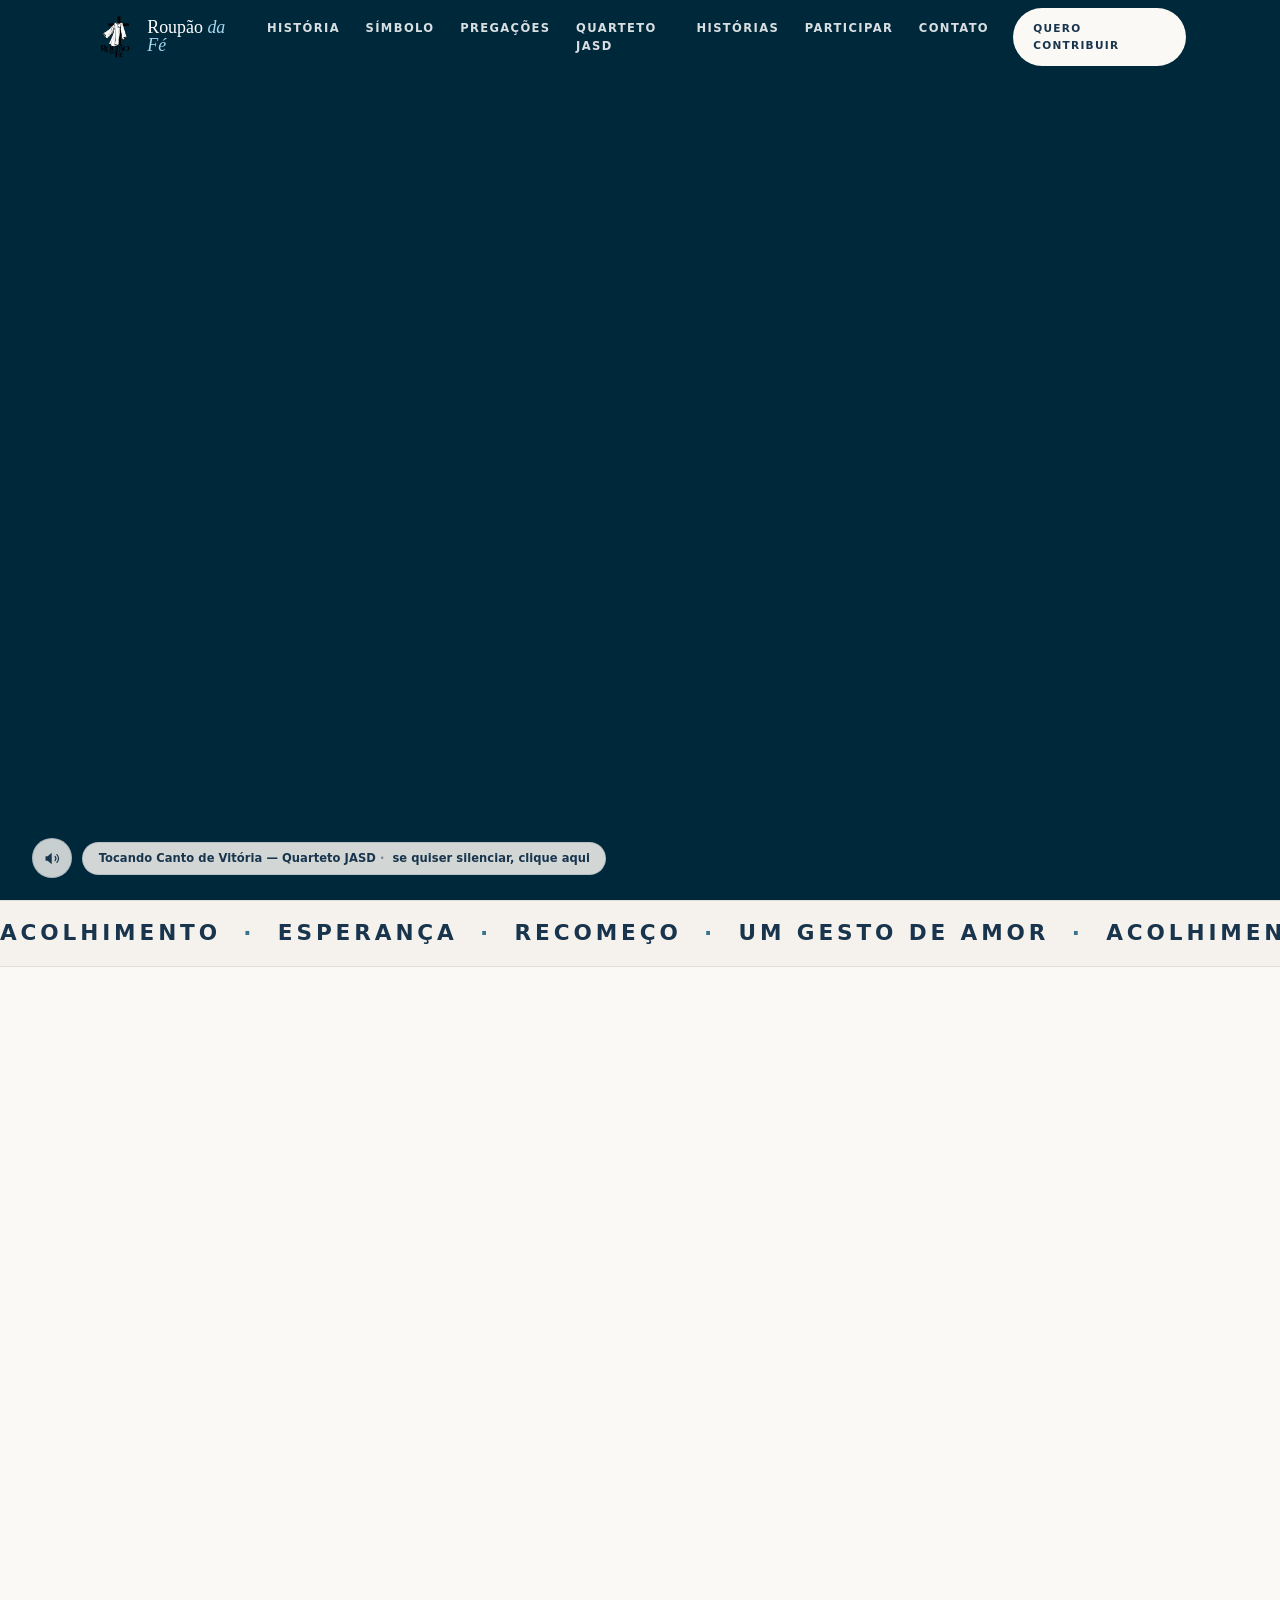
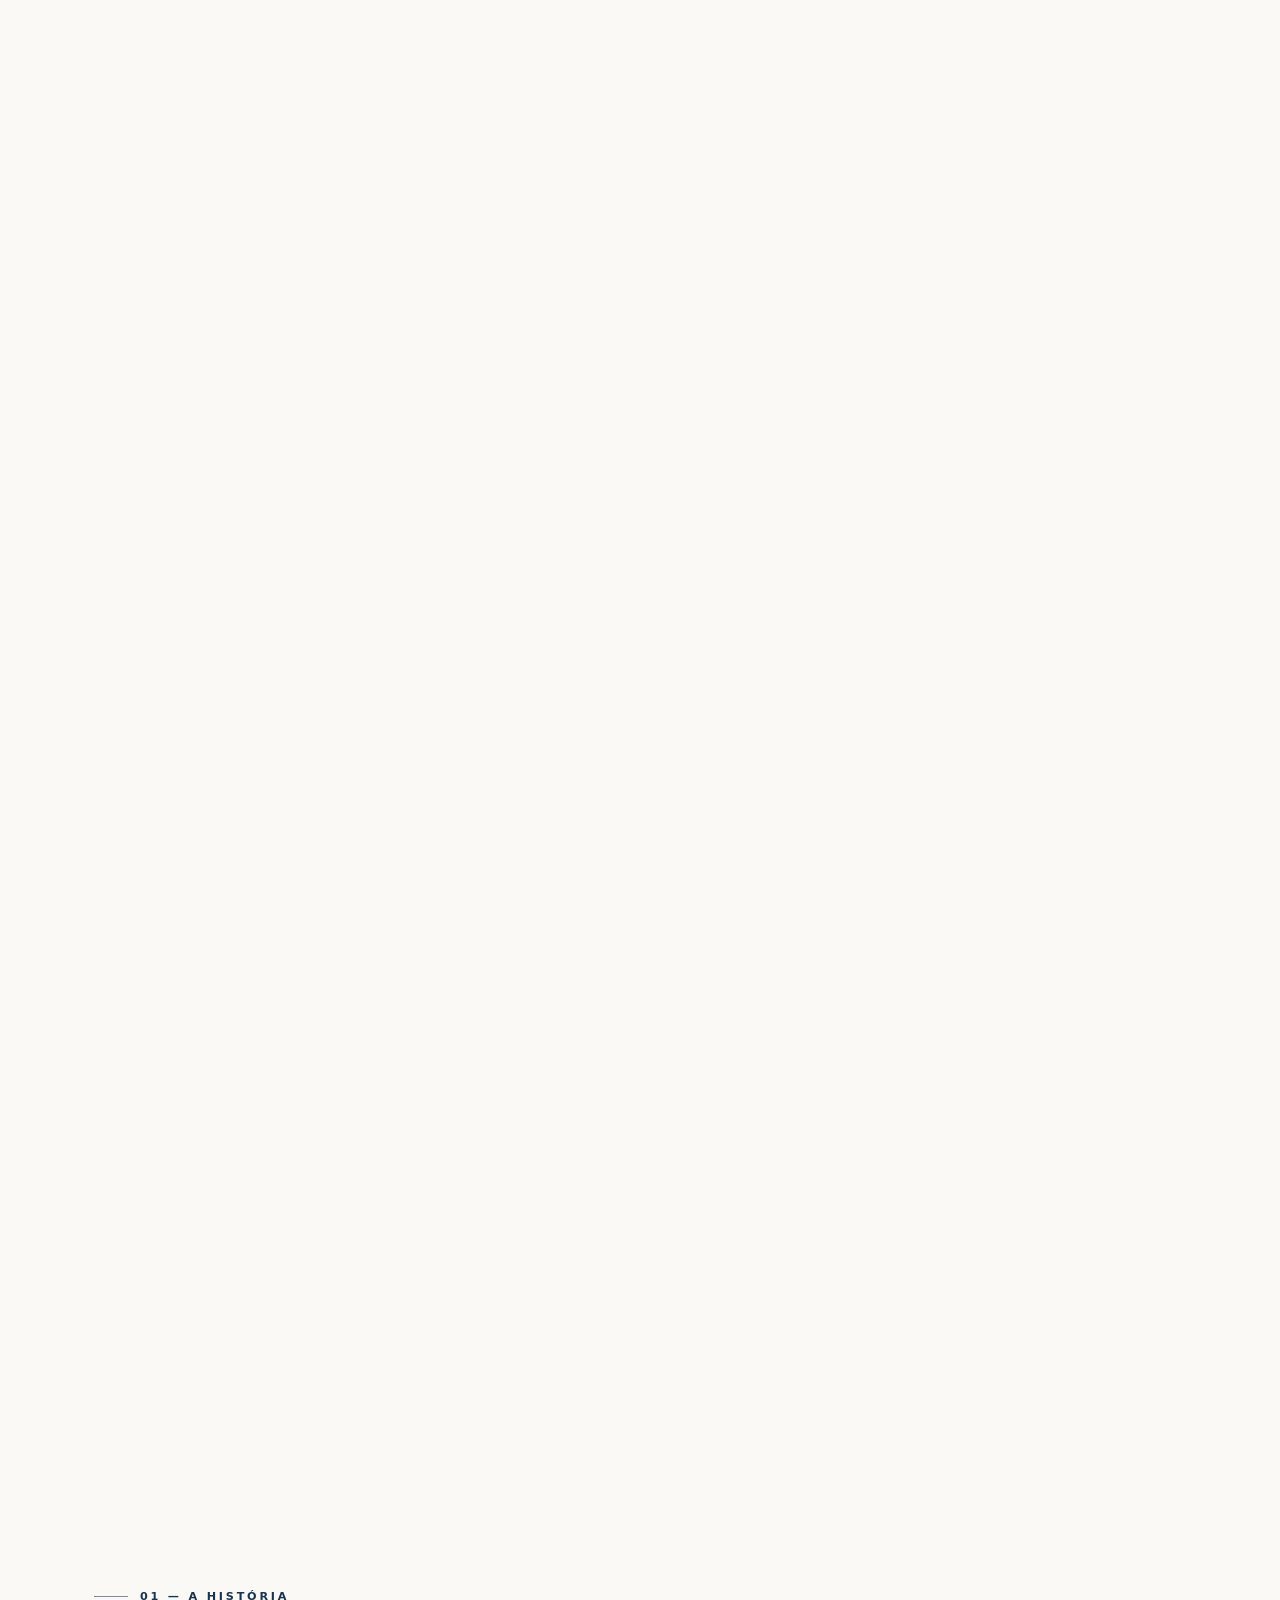
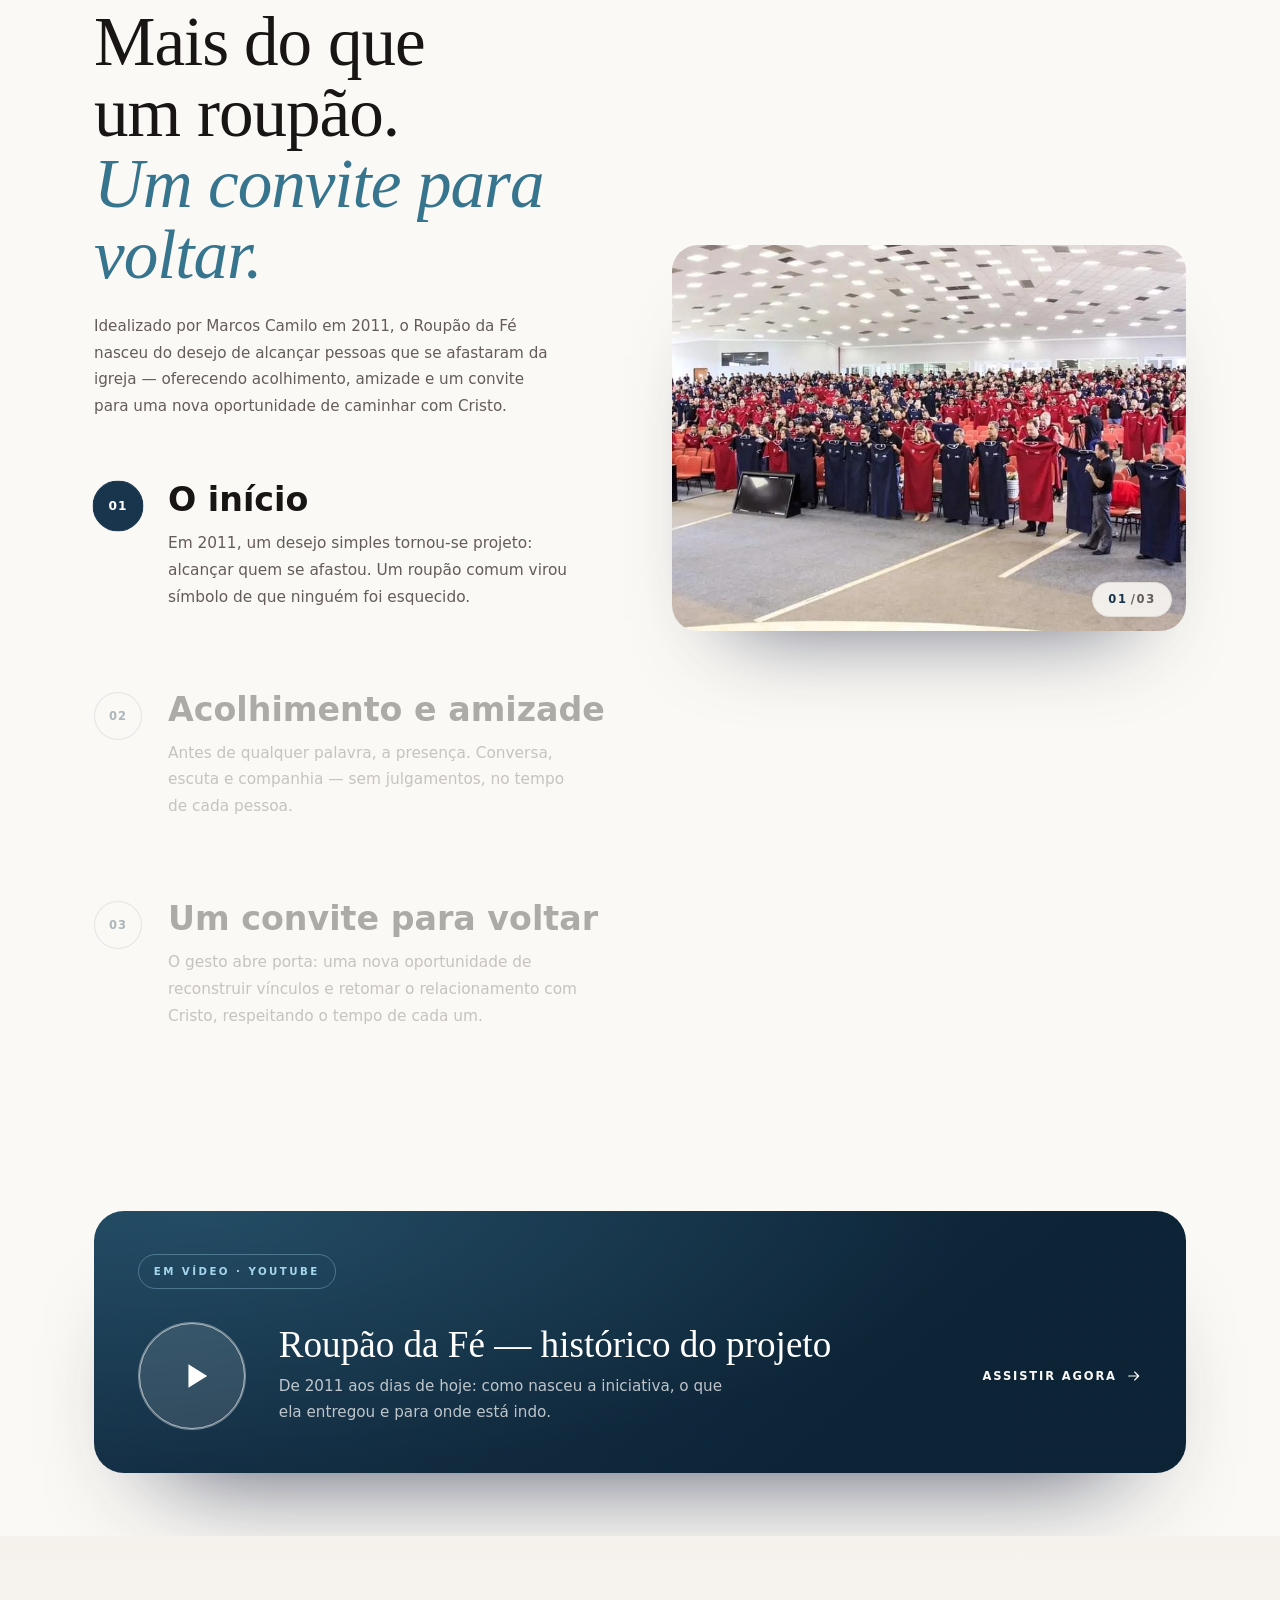
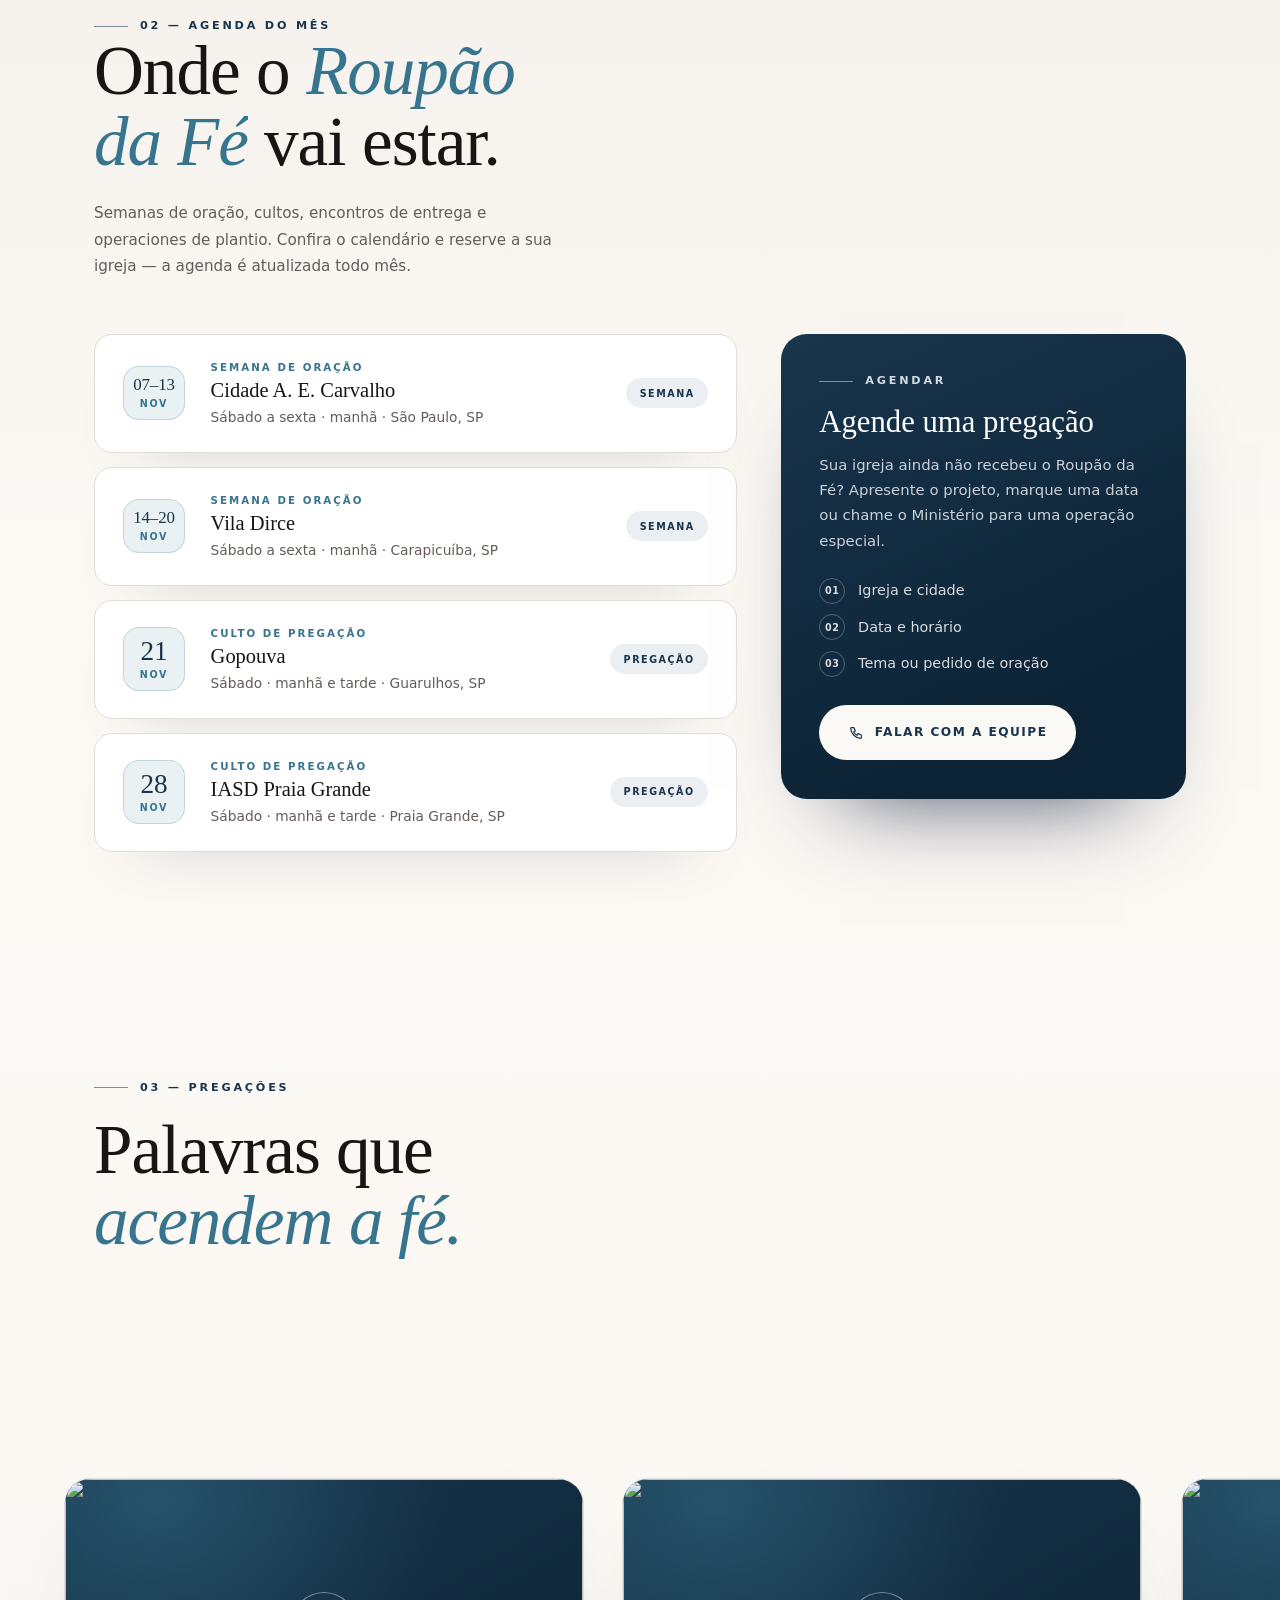
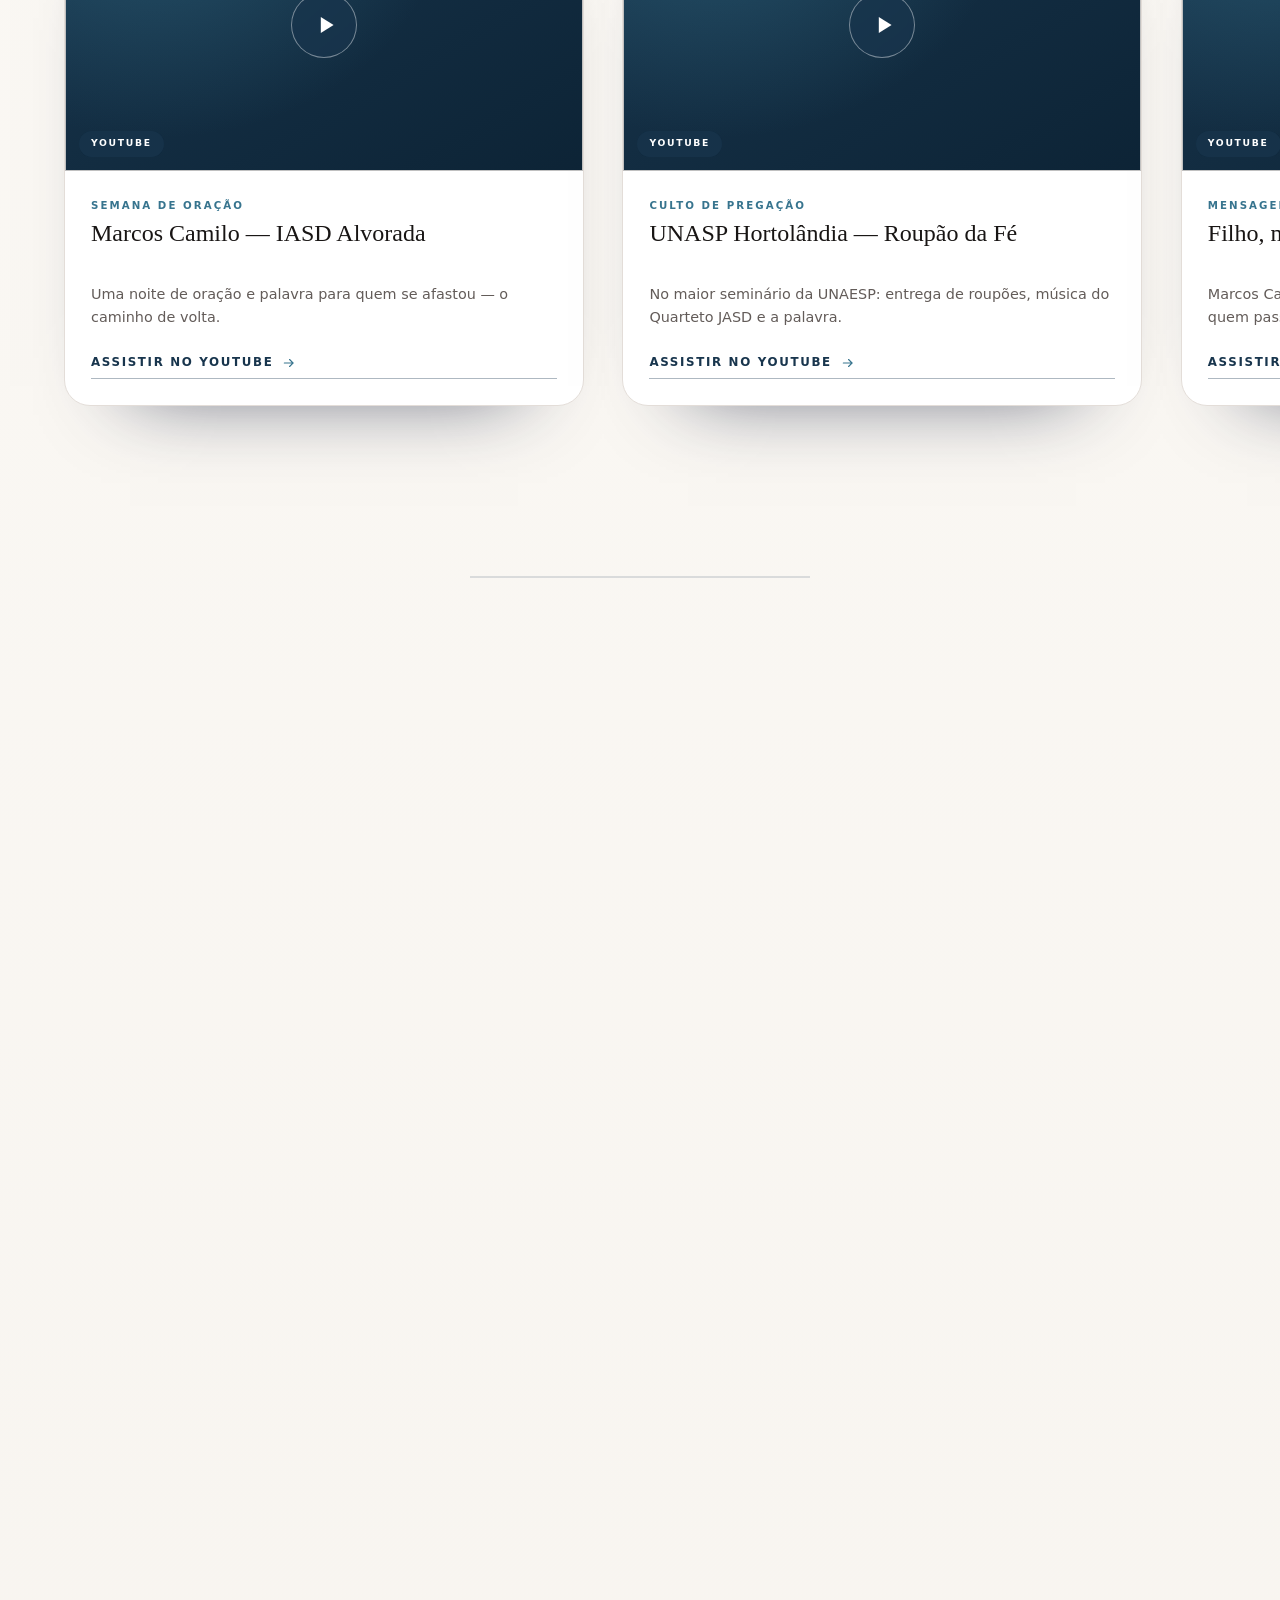
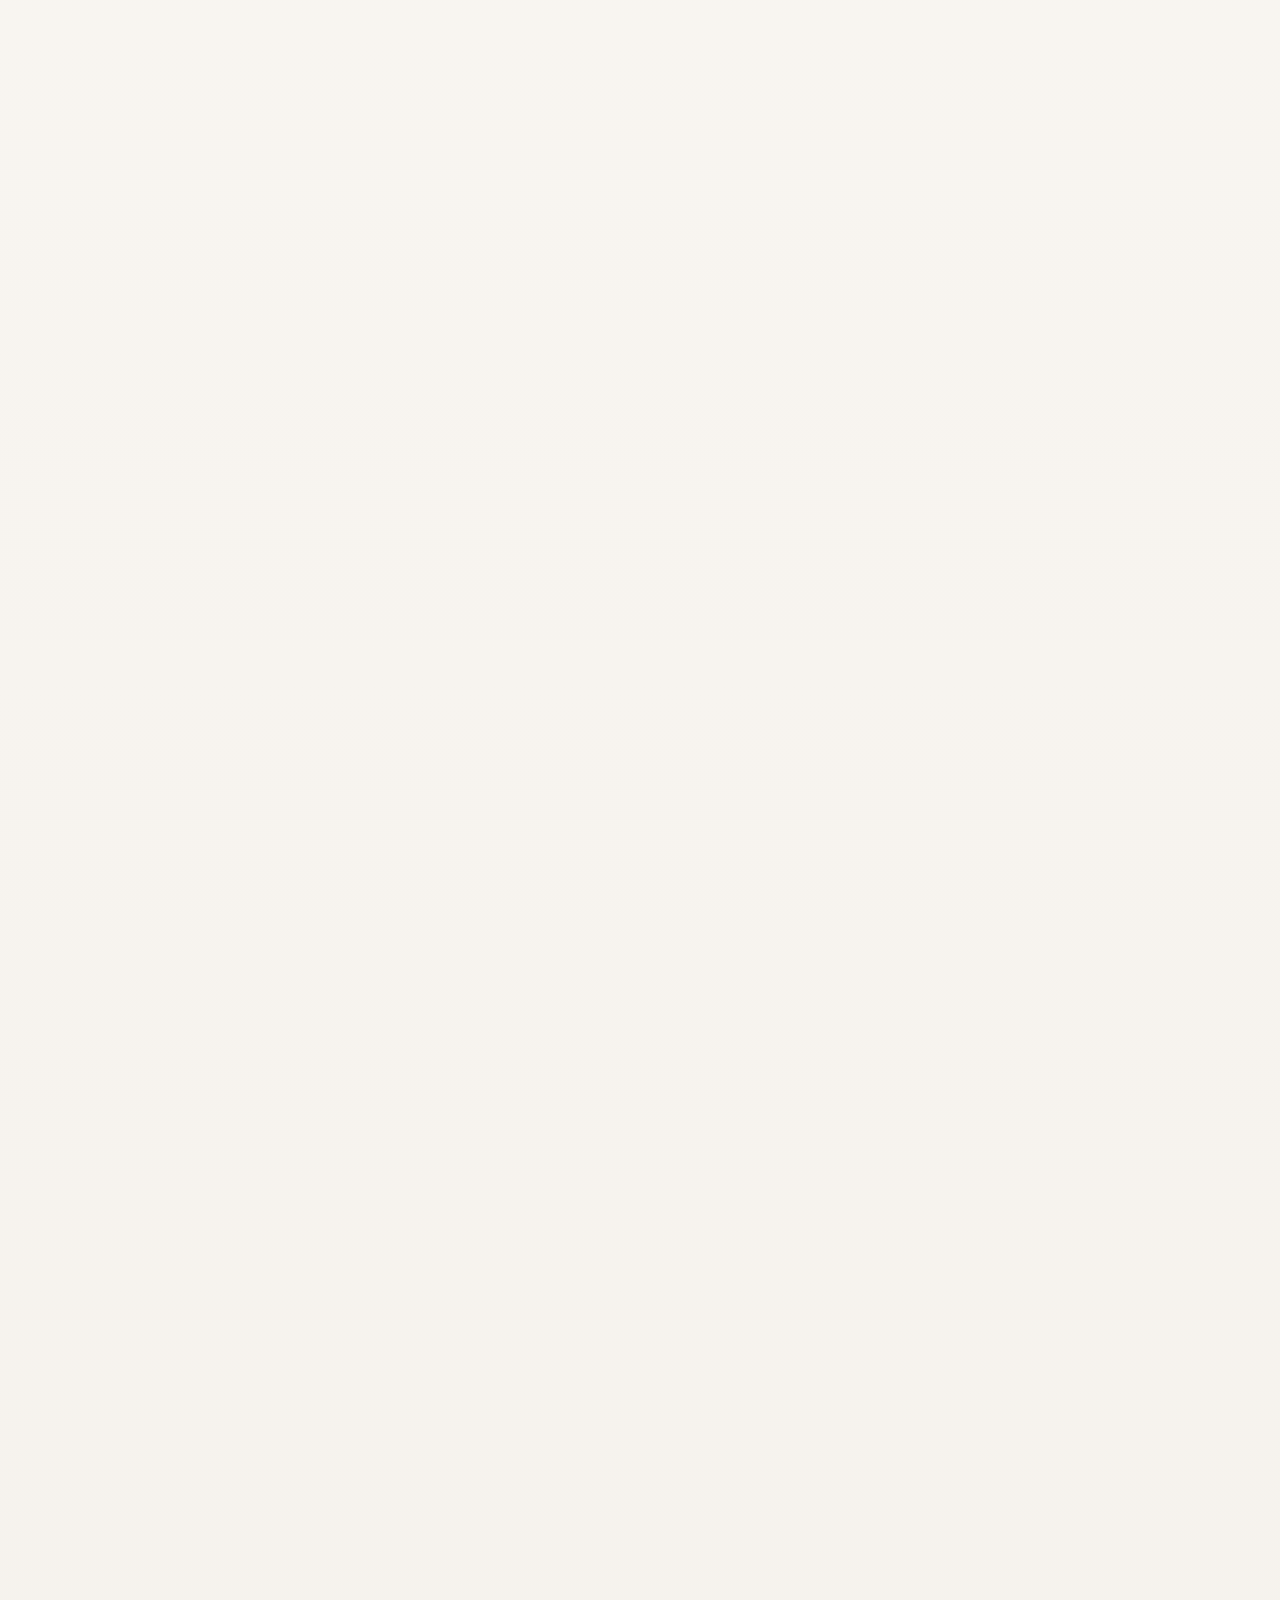
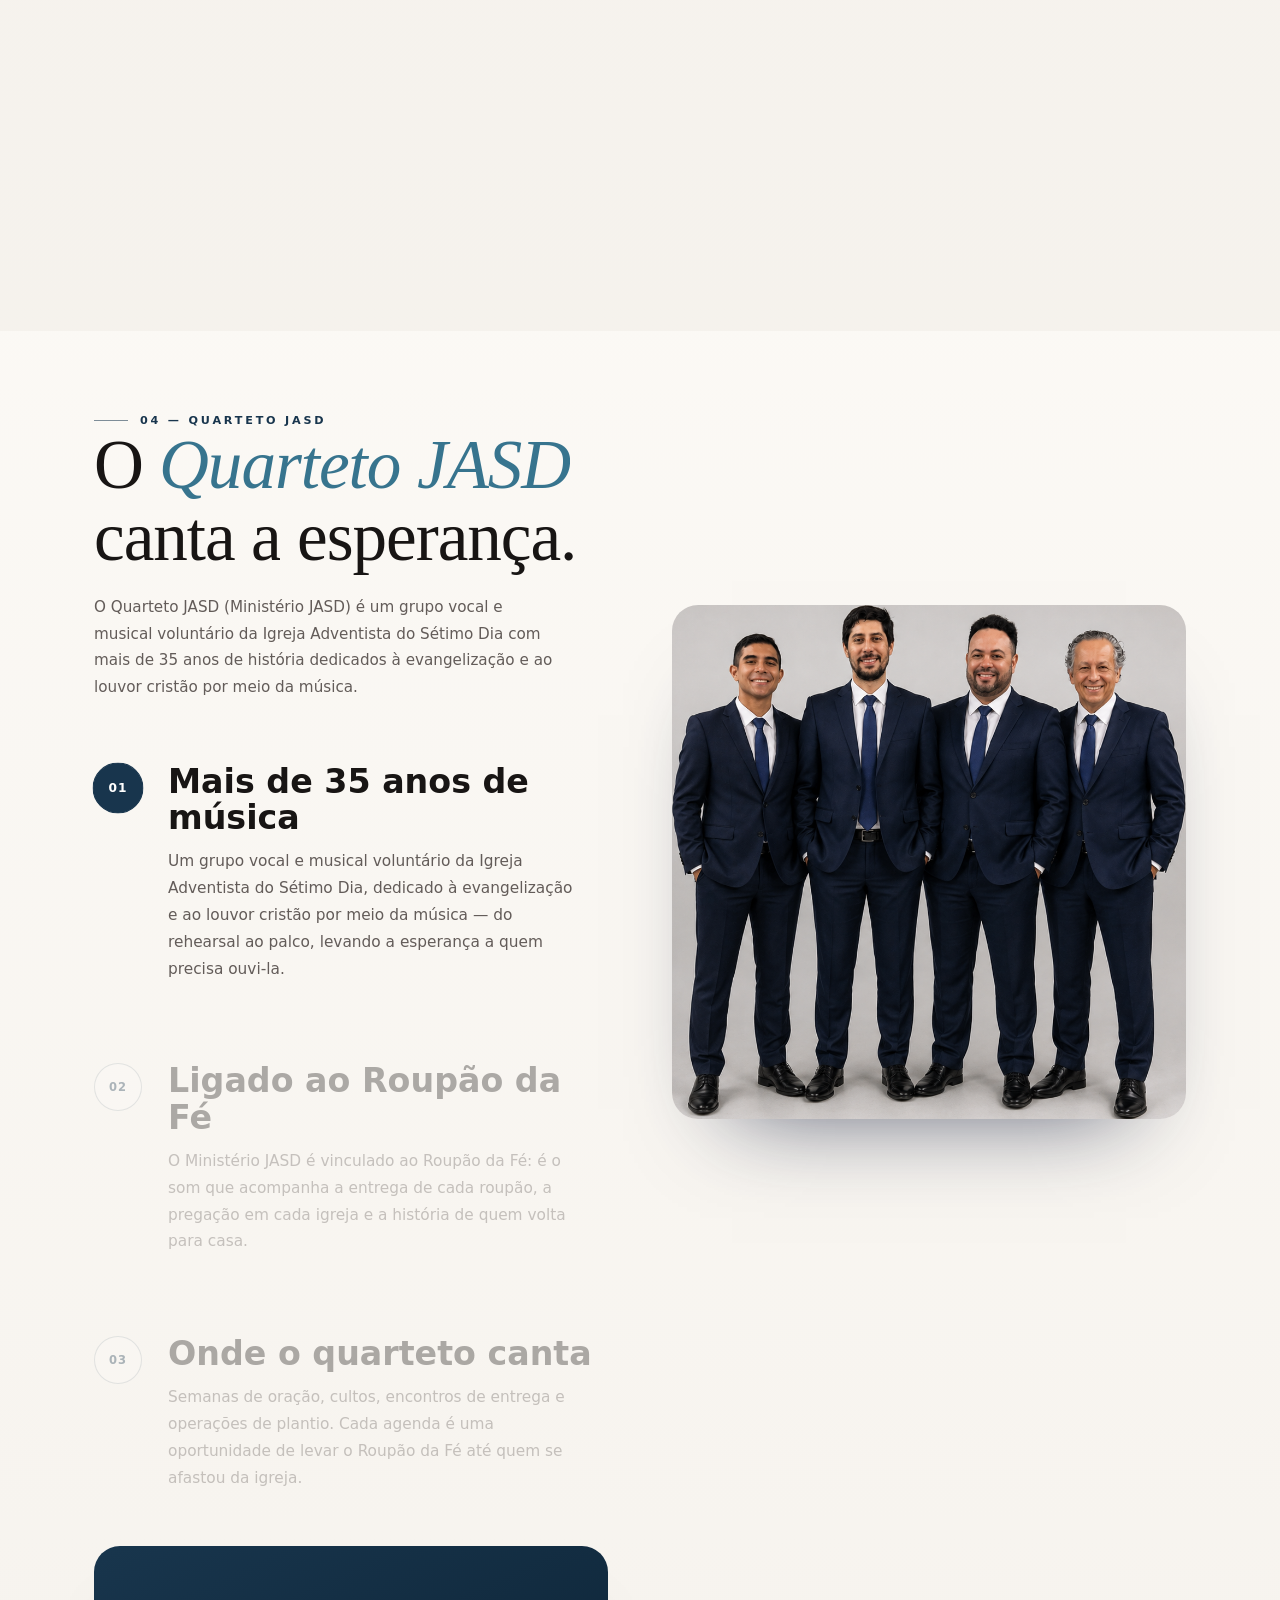
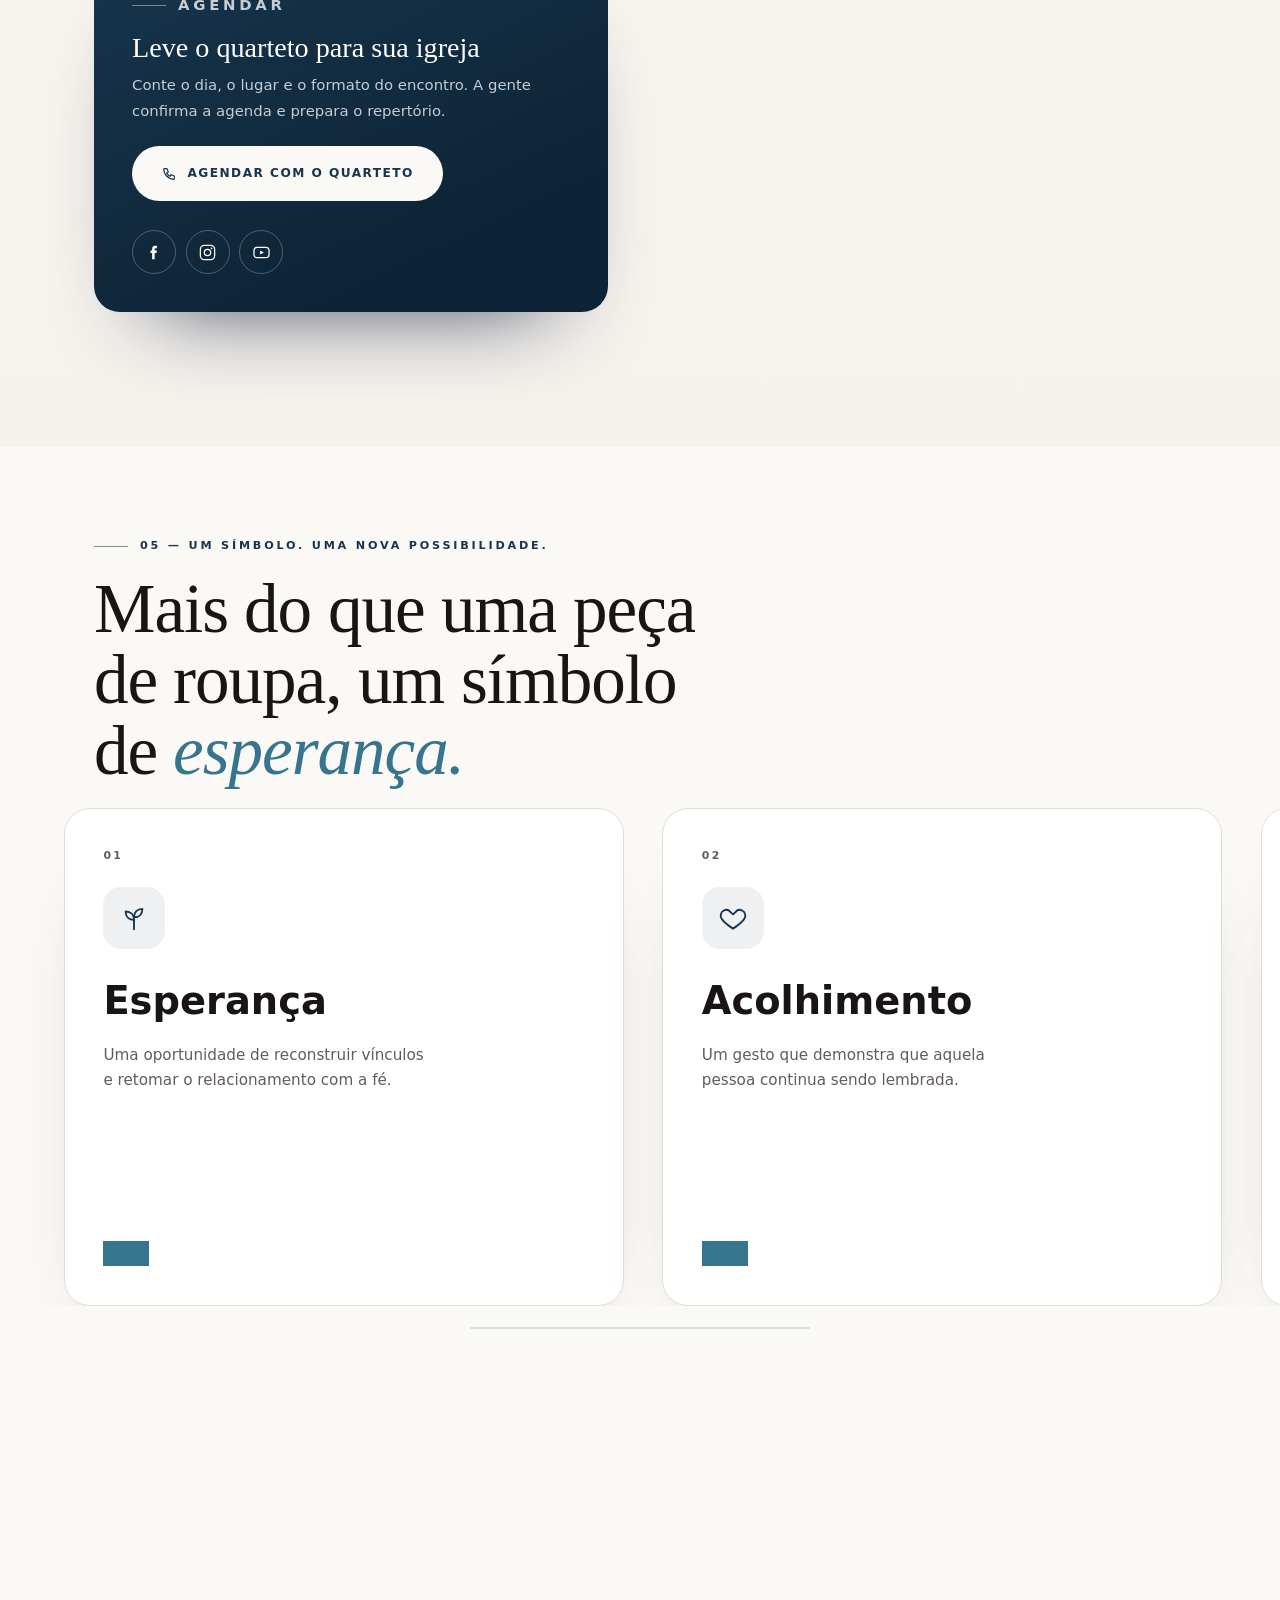
==== commit 7e35847e: "Update index.html" ====
--- a/index.html
+++ b/index.html
@@ -1,4 +1,4 @@
-﻿<!doctype html>
+<!doctype html>
 <html lang="pt-BR" class="no-js">
   <head>
     <meta charset="utf-8" />
@@ -8,20 +8,20 @@
     />
     <meta name="referrer" content="strict-origin-when-cross-origin" />
     <meta name="viewport" content="width=device-width, initial-scale=1" />
-    <title>RoupÃÂ£o da FÃÂ© Ã¢â¬â Uma histÃÂ³ria pode recomeÃÂ§ar</title>
+    <title>Roupão da Fé — Uma história pode recomeçar</title>
     <meta
       name="description"
-      content="Uma experiÃÂªncia de scrollytelling do Projeto RoupÃÂ£o da FÃÂ©: acolhimento, esperanÃÂ§a e reconexÃÂ£o espiritual. ConheÃÂ§a a histÃÂ³ria, participe e contribua."
+      content="Uma experiência de scrollytelling do Projeto Roupão da Fé: acolhimento, esperança e reconexão espiritual. Conheça a história, participe e contribua."
     />
-    <meta property="og:title" content="RoupÃÂ£o da FÃÂ© Ã¢â¬â Uma histÃÂ³ria pode recomeÃÂ§ar" />
+    <meta property="og:title" content="Roupão da Fé — Uma história pode recomeçar" />
     <meta
       property="og:description"
-      content="Um gesto de amor pode abrir caminho para o reencontro com a fÃÂ©."
+      content="Um gesto de amor pode abrir caminho para o reencontro com a fé."
     />
     <meta property="og:type" content="website" />
     <meta property="og:url" content="https://roupaodafe.com/" />
     <meta property="og:image" content="https://roupaodafe.com/assets/logo.png?v=3" />
-    <meta property="og:image:alt" content="Logo do RoupÃÂ£o da FÃÂ©" />
+    <meta property="og:image:alt" content="Logo do Roupão da Fé" />
     <meta name="twitter:card" content="summary_large_image" />
     <meta name="twitter:image" content="https://roupaodafe.com/assets/logo.png?v=3" />
     <meta name="theme-color" content="#faf7f2" />
@@ -42,10 +42,10 @@
   </head>
 
   <body>
-    <!-- ======================= SPLASH ÃÂ· LOGO ANIMADA ======================= -->
-    <!-- a cruz surge de baixo para cima enquanto um anel se fecha (ÃÂ© o prÃÂ³prio
+    <!-- ======================= SPLASH · LOGO ANIMADA ======================= -->
+    <!-- a cruz surge de baixo para cima enquanto um anel se fecha (é o próprio
          indicador de carga); depois a assinatura entra em cascata, o conjunto
-         dissolve e o pano creme sobe revelando o herÃÂ³i -->
+         dissolve e o pano creme sobe revelando o herói -->
     <div class="splash" id="preloader" aria-hidden="true">
       <span class="splash__glow"></span>
       <span class="splash__grain"></span>
@@ -64,9 +64,9 @@
           </span>
         </div>
 
-        <p class="splash__word" aria-hidden="true"><span class="splash__ltr" data-splash-ltr>R</span><span class="splash__ltr" data-splash-ltr>o</span><span class="splash__ltr" data-splash-ltr>u</span><span class="splash__ltr" data-splash-ltr>p</span><span class="splash__ltr" data-splash-ltr>ÃÂ£</span><span class="splash__ltr" data-splash-ltr>o</span><span class="splash__ltr" data-splash-ltr> </span><i><span class="splash__ltr" data-splash-ltr>d</span><span class="splash__ltr" data-splash-ltr>a</span><span class="splash__ltr" data-splash-ltr> </span><span class="splash__ltr" data-splash-ltr>F</span><span class="splash__ltr" data-splash-ltr>ÃÂ©</span></i></p>
-
-        <p class="splash__tag" aria-hidden="true"><span data-splash-tag>Uma</span> <span data-splash-tag>histÃÂ³ria</span> <span data-splash-tag>pode</span> <span data-splash-tag>recomeÃÂ§ar</span></p>
+        <p class="splash__word" aria-hidden="true"><span class="splash__ltr" data-splash-ltr>R</span><span class="splash__ltr" data-splash-ltr>o</span><span class="splash__ltr" data-splash-ltr>u</span><span class="splash__ltr" data-splash-ltr>p</span><span class="splash__ltr" data-splash-ltr>ã</span><span class="splash__ltr" data-splash-ltr>o</span><span class="splash__ltr" data-splash-ltr> </span><i><span class="splash__ltr" data-splash-ltr>d</span><span class="splash__ltr" data-splash-ltr>a</span><span class="splash__ltr" data-splash-ltr> </span><span class="splash__ltr" data-splash-ltr>F</span><span class="splash__ltr" data-splash-ltr>é</span></i></p>
+
+        <p class="splash__tag" aria-hidden="true"><span data-splash-tag>Uma</span> <span data-splash-tag>história</span> <span data-splash-tag>pode</span> <span data-splash-tag>recomeçar</span></p>
       </div>
 
       <div class="splash__count" data-splash-count>
@@ -83,40 +83,37 @@
     <!-- ======================= HEADER ======================= -->
     <header class="header" id="header">
       <div class="header__inner">
-        <a class="brand" href="#inicio" aria-label="RoupÃÂ£o da FÃÂ© Ã¢â¬â inÃÂ­cio">
-          <img src="assets/logo.png?v=3" alt="RoupÃÂ£o da FÃÂ©" width="424" height="424" />
-          <span class="brand__text">RoupÃÂ£o <i>da FÃÂ©</i></span>
+        <a class="brand" href="#inicio" aria-label="Roupão da Fé — início">
+          <img src="assets/logo.png?v=3" alt="Roupão da Fé" width="424" height="424" />
+          <span class="brand__text">Roupão <i>da Fé</i></span>
         </a>
 
-        <nav class="header__nav" aria-label="NavegaÃÂ§ÃÂ£o principal">
-          <a href="#historia" data-i18n="navHistoria">História</a>
-          <a href="#simbolo" data-i18n="navSimbolo">Símbolo</a>
-          <a href="#pregaÃÂ§ÃÂµes">PregaÃÂ§ÃÂµes</a>
-          <a href="#quarteto" data-i18n="navQuarteto">Quarteto JASD</a>
-          <a href="#historias" data-i18n="navHistorias">Histórias</a>
-          <a href="#participar" data-i18n="navParticipar">Participar</a>
-          <a href="#contato" data-i18n="navContato">Contato</a>
+        <nav class="header__nav" aria-label="Navegação principal">
+          <a href="#historia">História</a>
+          <a href="#simbolo">Símbolo</a>
+          <a href="#pregações">Pregações</a>
+          <a href="#quarteto">Quarteto JASD</a>
+          <a href="#historias">Histórias</a>
+          <a href="#participar">Participar</a>
+          <a href="#contato">Contato</a>
         </nav>
 
         <div class="header__actions">
-          <button class="lang-toggle" id="langToggle" type="button" aria-label="Alterar idioma" data-i18n-aria="langToggleAria">
-            EN
-          </button>
-          <a class="btn btn--solid btn--sm" href="#doar" data-i18n="headerContribuir">Quero contribuir</a>
+          <a class="btn btn--solid btn--sm" href="#doar">Quero contribuir</a>
           <button class="menu-toggle" id="menuToggle" aria-expanded="false" aria-controls="menu">
             <span class="menu-toggle__bars"><i></i><i></i></span>
-            <span class="menu-toggle__text" data-i18n="menuIndice">ÃÂndice</span>
+            <span class="menu-toggle__text">Índice</span>
           </button>
         </div>
       </div>
     </header>
 
-    <!-- ======================= MÃÅ¡SICA DE FUNDO ======================= -->
-    <!-- a trilha comeÃÂ§a sozinha na saÃÂ­da do splash; se o navegador exigir
-         um gesto, ela entra no primeiro toque/clique/tecla. O botÃÂ£o do canto
+    <!-- ======================= MÚSICA DE FUNDO ======================= -->
+    <!-- a trilha começa sozinha na saída do splash; se o navegador exigir
+         um gesto, ela entra no primeiro toque/clique/tecla. O botão do canto
          liga e muta, mostra a faixa no hover e, logo depois do splash, avisa
-         sozinho o que estÃÂ¡ tocando; o vÃÂ­deo em tela cheia silencia enquanto
-         dura. Fica aqui (logo apÃÂ³s o cabeÃÂ§alho) para chegar cedo no Tab. -->
+         sozinho o que está tocando; o vídeo em tela cheia silencia enquanto
+         dura. Fica aqui (logo após o cabeçalho) para chegar cedo no Tab. -->
     <audio id="trilha" src="assets/musica.mp3" loop preload="metadata"></audio>
 
     <button
@@ -124,8 +121,8 @@
       id="trilhaBtn"
       type="button"
       aria-pressed="false"
-      aria-label="MÃÂºsica de fundo"
-      title="Ligar mÃÂºsica"
+      aria-label="Música de fundo"
+      title="Ligar música"
     >
       <span class="trilha__disc">
         <svg class="trilha__icon" viewBox="0 0 24 24" aria-hidden="true">
@@ -136,13 +133,13 @@
         </svg>
       </span>
 
-      <!-- o texto sai do prÃÂ³prio botÃÂ£o: no hover (e no foco pelo teclado)
+      <!-- o texto sai do próprio botão: no hover (e no foco pelo teclado)
            mostra a faixa; logo depois do splash ele aparece sozinho -->
       <span class="trilha__texto" data-trilha-texto aria-hidden="true">
         <span class="trilha__pill">
-          <span class="trilha__titulo" data-trilha-titulo>Canto de VitÃÂ³ria Ã¢â¬â Quarteto JASD</span>
+          <span class="trilha__titulo" data-trilha-titulo>Canto de Vitória — Quarteto JASD</span>
           <span class="trilha__aviso" data-trilha-aviso>
-            Tocando <b>Canto de VitÃÂ³ria</b> Ã¢â¬â Quarteto JASD<i>ÃÂ·</i> se quiser silenciar, clique aqui
+            Tocando <b>Canto de Vitória</b> — Quarteto JASD<i>·</i> se quiser silenciar, clique aqui
           </span>
         </span>
       </span>
@@ -152,15 +149,15 @@
 
     <!-- ======================= MENU MOBILE ======================= -->
     <div class="menu" id="menu" aria-hidden="true">
-      <p class="menu__eyebrow">ÃÂndice</p>
-      <nav class="menu__nav" aria-label="ÃÂndice do site">
-        <a href="#inicio"><span>00</span> InÃÂ­cio</a>
-        <a href="#historia"><span>01</span> A HistÃÂ³ria</a>
-        <a href="#agenda"><span>02</span> Agenda do MÃÂªs</a>
-        <a href="#pregaÃÂ§ÃÂµes"><span>03</span> PregaÃÂ§ÃÂµes</a>
+      <p class="menu__eyebrow">Índice</p>
+      <nav class="menu__nav" aria-label="Índice do site">
+        <a href="#inicio"><span>00</span> Início</a>
+        <a href="#historia"><span>01</span> A História</a>
+        <a href="#agenda"><span>02</span> Agenda do Mês</a>
+        <a href="#pregações"><span>03</span> Pregações</a>
         <a href="#quarteto"><span>04</span> Quarteto JASD</a>
-        <a href="#simbolo"><span>05</span> Um SÃÂ­mbolo</a>
-        <a href="#historias"><span>06</span> HistÃÂ³rias</a>
+        <a href="#simbolo"><span>05</span> Um Símbolo</a>
+        <a href="#historias"><span>06</span> Histórias</a>
         <a href="#plantio"><span>07</span> Plantio de Igreja</a>
         <a href="#participar"><span>08</span> Como Participar</a>
         <a href="#doar"><span>09</span> Contribuir</a>
@@ -170,16 +167,16 @@
     </div>
 
     <main id="main">
-      <!-- ======================= 00 ÃÂ· HERÃâI (sÃÂ³ a imagem) ======================= -->
-      <!-- Sem texto, sem vÃÂ©u e sem filtro por cima: a foto do topo aparece
-           inteira (object-fit: contain) sobre um fundo desfocado da prÃÂ³pria
-           imagem Ã¢â¬â assim a tela nunca fica com barra vazia nas bordas. -->
+      <!-- ======================= 00 · HERÓI (só a imagem) ======================= -->
+      <!-- Sem texto, sem véu e sem filtro por cima: a foto do topo aparece
+           inteira (object-fit: contain) sobre um fundo desfocado da própria
+           imagem — assim a tela nunca fica com barra vazia nas bordas. -->
       <section class="hero chapter" id="inicio" data-chapter="inicio">
-        <h1 class="sr-only">RoupÃÂ£o da FÃÂ© Ã¢â¬â Uma histÃÂ³ria pode recomeÃÂ§ar</h1>
+        <h1 class="sr-only">Roupão da Fé — Uma história pode recomeçar</h1>
 
         <div class="hero__bg" data-hero-bg>
-          <!-- no celular o fundo desfocado nÃÂ£o existe (a foto ocupa a largura
-               toda); o source vazio evita baixar a topo.png ÃÂ  toa -->
+          <!-- no celular o fundo desfocado não existe (a foto ocupa a largura
+               toda); o source vazio evita baixar a topo.png à toa -->
           <picture class="hero__blur-picture">
             <source
               media="(max-width: 900px)"
@@ -203,7 +200,7 @@
             <img
               class="hero__bg-img"
               src="assets/topo.png"
-              alt="RoupÃÂ£o da FÃÂ©"
+              alt="Roupão da Fé"
               width="1366"
               height="768"
               fetchpriority="high"
@@ -216,15 +213,15 @@
       <!-- ======================= FAIXA MARQUEE ======================= -->
       <div class="marquee" aria-hidden="true">
         <div class="marquee__track">
-          <span>Acolhimento <i>ÃÂ·</i> EsperanÃÂ§a <i>ÃÂ·</i> RecomeÃÂ§o <i>ÃÂ·</i> Um gesto de amor <i>ÃÂ·</i></span>
-          <span>Acolhimento <i>ÃÂ·</i> EsperanÃÂ§a <i>ÃÂ·</i> RecomeÃÂ§o <i>ÃÂ·</i> Um gesto de amor <i>ÃÂ·</i></span>
+          <span>Acolhimento <i>·</i> Esperança <i>·</i> Recomeço <i>·</i> Um gesto de amor <i>·</i></span>
+          <span>Acolhimento <i>·</i> Esperança <i>·</i> Recomeço <i>·</i> Um gesto de amor <i>·</i></span>
         </div>
       </div>
 
-      <!-- ======================= SCROLLYTELLING HORIZONTAL ÃÂ· BATISMOS (cena fixa) =======================
-           ConstruÃÂ§ÃÂ£o espelhada do Skiper30 (parallax de colunas) no eixo X: 3 faixas
-           de 3 fotos (as 9 imagens). Ao chegar aqui a tela trava (pin) e sÃÂ³ as
-           faixas andam Ã¢â¬â da direita para a esquerda Ã¢â¬â enquanto o scroll desce. -->
+      <!-- ======================= SCROLLYTELLING HORIZONTAL · BATISMOS (cena fixa) =======================
+           Construção espelhada do Skiper30 (parallax de colunas) no eixo X: 3 faixas
+           de 3 fotos (as 9 imagens). Ao chegar aqui a tela trava (pin) e só as
+           faixas andam — da direita para a esquerda — enquanto o scroll desce. -->
       <section class="batismo" id="batismo" aria-label="Registros de batismo">
         <div class="batismo__stage" data-batismo>
           <div class="batismo__row">
@@ -247,20 +244,20 @@
         </div>
       </section>
 
-      <!-- ======================= VÃÂDEO ÃÂ· REEL ======================= -->
+      <!-- ======================= VÍDEO · REEL ======================= -->
       <!-- logo abaixo do carrossel de batismos: a miniatura roda em loop e o
-           rÃÂ³tulo "Reproduzir" acompanha o ponteiro; ao clicar, o vÃÂ­deo cresce
-           da fresta central e ocupa a tela (clip-path) por cima da pÃÂ¡gina, com
+           rótulo "Reproduzir" acompanha o ponteiro; ao clicar, o vídeo cresce
+           da fresta central e ocupa a tela (clip-path) por cima da página, com
            um aviso na margem para sair -->
-      <section class="reel" id="reel" data-reel aria-label="VÃÂ­deo do projeto">
+      <section class="reel" id="reel" data-reel aria-label="Vídeo do projeto">
         <div class="reel__stage" data-reveal>
-          <p class="reel__hint">Clique no vÃÂ­deo para reproduzir</p>
+          <p class="reel__hint">Clique no vídeo para reproduzir</p>
 
           <a
             class="reel__trigger"
             href="assets/video.mp4"
             data-reel-open
-            aria-label="Reproduzir o vÃÂ­deo do projeto"
+            aria-label="Reproduzir o vídeo do projeto"
           >
             <span class="reel__cursor" data-reel-cursor aria-hidden="true">
               <svg viewBox="0 0 24 24" aria-hidden="true">
@@ -294,7 +291,7 @@
                 preload="metadata"
               ></video>
 
-              <button class="reel-pop__close" type="button" data-reel-close aria-label="Fechar o vÃÂ­deo">
+              <button class="reel-pop__close" type="button" data-reel-close aria-label="Fechar o vídeo">
                 <svg viewBox="0 0 24 24" width="20" height="20" aria-hidden="true">
                   <path d="M12 5.2v13.6M5.2 12h13.6" />
                 </svg>
@@ -308,14 +305,14 @@
             </media-controller>
           </div>
 
-          <!-- aviso na margem: tambÃÂ©m fecha o vÃÂ­deo -->
+          <!-- aviso na margem: também fecha o vídeo -->
           <button class="reel-pop__exit" type="button" data-reel-close>
-            Clique aqui para sair do vÃÂ­deo
+            Clique aqui para sair do vídeo
           </button>
         </div>
       </section>
 
-      <!-- ======================= 01 ÃÂ· A HISTÃâRIA (passos + visual fixo) ======================= -->
+      <!-- ======================= 01 · A HISTÓRIA (passos + visual fixo) ======================= -->
       <section class="steps chapter" id="historia" data-chapter="historia">
         <div class="steps__grid">
           <div class="steps__visual" aria-hidden="true">
@@ -337,11 +334,11 @@
 
           <div class="steps__text">
             <header class="scene__head">
-              <p class="eyebrow">01 Ã¢â¬â A histÃÂ³ria</p>
-              <h2 class="display" data-split>Mais do que um roupÃÂ£o.<br /><em>Um convite para voltar.</em></h2>
+              <p class="eyebrow">01 — A história</p>
+              <h2 class="display" data-split>Mais do que um roupão.<br /><em>Um convite para voltar.</em></h2>
               <p class="scene__lead" data-reveal>
-                Idealizado por Marcos Camilo em 2011, o RoupÃÂ£o da FÃÂ© nasceu do desejo de alcanÃÂ§ar
-                pessoas que se afastaram da igreja Ã¢â¬â oferecendo acolhimento, amizade e um convite
+                Idealizado por Marcos Camilo em 2011, o Roupão da Fé nasceu do desejo de alcançar
+                pessoas que se afastaram da igreja — oferecendo acolhimento, amizade e um convite
                 para uma nova oportunidade de caminhar com Cristo.
               </p>
             </header>
@@ -349,17 +346,17 @@
             <ol class="steps__list">
               <li class="step" data-step="0">
                 <span class="step__n">01</span>
-                <h3>O inÃÂ­cio</h3>
+                <h3>O início</h3>
                 <p>
-                  Em 2011, um desejo simples tornou-se projeto: alcanÃÂ§ar quem se afastou. Um roupÃÂ£o
-                  comum virou sÃÂ­mbolo de que ninguÃÂ©m foi esquecido.
+                  Em 2011, um desejo simples tornou-se projeto: alcançar quem se afastou. Um roupão
+                  comum virou símbolo de que ninguém foi esquecido.
                 </p>
               </li>
               <li class="step" data-step="1">
                 <span class="step__n">02</span>
                 <h3>Acolhimento e amizade</h3>
                 <p>
-                  Antes de qualquer palavra, a presenÃÂ§a. Conversa, escuta e companhia Ã¢â¬â sem
+                  Antes de qualquer palavra, a presença. Conversa, escuta e companhia — sem
                   julgamentos, no tempo de cada pessoa.
                 </p>
               </li>
@@ -367,15 +364,15 @@
                 <span class="step__n">03</span>
                 <h3>Um convite para voltar</h3>
                 <p>
-                  O gesto abre porta: uma nova oportunidade de reconstruir vÃÂ­nculos e retomar o
+                  O gesto abre porta: uma nova oportunidade de reconstruir vínculos e retomar o
                   relacionamento com Cristo, respeitando o tempo de cada um.
                 </p>
               </li>
             </ol>
           </div>
 
-          <!-- destaque em vÃÂ­deo: o histÃÂ³rico do projeto em destaque,
-               no lugar do antigo "ConheÃÂ§a histÃÂ³rias de recomeÃÂ§o" -->
+          <!-- destaque em vídeo: o histórico do projeto em destaque,
+               no lugar do antigo "Conheça histórias de recomeço" -->
           <a
             class="spotlight"
             href="https://youtu.be/WwRlk6016Z4"
@@ -383,7 +380,7 @@
             rel="noopener noreferrer"
             data-reveal
           >
-            <span class="spotlight__tag">Em vÃÂ­deo ÃÂ· YouTube</span>
+            <span class="spotlight__tag">Em vídeo · YouTube</span>
 
             <span class="spotlight__play" aria-hidden="true">
               <i class="spotlight__ring"></i>
@@ -392,10 +389,10 @@
             </span>
 
             <span class="spotlight__body">
-              <strong>RoupÃÂ£o da FÃÂ© Ã¢â¬â histÃÂ³rico do projeto</strong>
+              <strong>Roupão da Fé — histórico do projeto</strong>
               <span>
                 De 2011 aos dias de hoje: como nasceu a iniciativa, o que ela entregou e para
-                onde estÃÂ¡ indo.
+                onde está indo.
               </span>
             </span>
 
@@ -409,40 +406,40 @@
         </div>
       </section>
 
-      <!-- ======================= 02 ÃÂ· AGENDA DO MÃÅ S ======================= -->
-      <!-- a agenda do mÃÂªs em cards ÃÂ  esquerda e, ÃÂ  direita, a ÃÂ¡rea de
-           agendamento de pregaÃÂ§ÃÂ£o (que leva ao contato e ao Pix) -->
+      <!-- ======================= 02 · AGENDA DO MÊS ======================= -->
+      <!-- a agenda do mês em cards à esquerda e, à direita, a área de
+           agendamento de pregação (que leva ao contato e ao Pix) -->
       <section class="agenda chapter" id="agenda" data-chapter="agenda">
         <div class="agenda__inner">
           <header class="scene__head agenda__head">
-            <p class="eyebrow">02 Ã¢â¬â Agenda do mÃÂªs</p>
-            <h2 class="display" data-split>Onde o <em>RoupÃÂ£o da FÃÂ©</em> vai estar.</h2>
+            <p class="eyebrow">02 — Agenda do mês</p>
+            <h2 class="display" data-split>Onde o <em>Roupão da Fé</em> vai estar.</h2>
             <p class="scene__lead" data-reveal>
-              Semanas de oraÃÂ§ÃÂ£o, cultos, encontros de entrega e operaciones de plantio. Confira o
-              calendÃÂ¡rio e reserve a sua igreja Ã¢â¬â a agenda ÃÂ© atualizada todo mÃÂªs.
+              Semanas de oração, cultos, encontros de entrega e operaciones de plantio. Confira o
+              calendário e reserve a sua igreja — a agenda é atualizada todo mês.
             </p>
           </header>
 
           <div class="agenda__grid">
-            <!-- TROQUE AQUI as datas e os locais do mÃÂªs: o primeiro nÃÂºmero ÃÂ©
-                 o dia e o segundo ÃÂ© o mÃÂªs (sigla). -->
+            <!-- TROQUE AQUI as datas e os locais do mês: o primeiro número é
+                 o dia e o segundo é o mês (sigla). -->
             <ol class="agenda__list">
               <li class="agenda__item" data-reveal>
-                <span class="agenda__date"><b class="is-range">07Ã¢â¬â13</b><i>nov</i></span>
+                <span class="agenda__date"><b class="is-range">07–13</b><i>nov</i></span>
                 <span class="agenda__info">
-                  <span class="agenda__kind">Semana de oraÃÂ§ÃÂ£o</span>
+                  <span class="agenda__kind">Semana de oração</span>
                   <strong>Cidade A. E. Carvalho</strong>
-                  <span class="agenda__meta">SÃÂ¡bado a sexta ÃÂ· manhÃÂ£ ÃÂ· SÃÂ£o Paulo, SP</span>
+                  <span class="agenda__meta">Sábado a sexta · manhã · São Paulo, SP</span>
                 </span>
                 <span class="agenda__tag">Semana</span>
               </li>
 
               <li class="agenda__item" data-reveal>
-                <span class="agenda__date"><b class="is-range">14Ã¢â¬â20</b><i>nov</i></span>
+                <span class="agenda__date"><b class="is-range">14–20</b><i>nov</i></span>
                 <span class="agenda__info">
-                  <span class="agenda__kind">Semana de oraÃÂ§ÃÂ£o</span>
+                  <span class="agenda__kind">Semana de oração</span>
                   <strong>Vila Dirce</strong>
-                  <span class="agenda__meta">SÃÂ¡bado a sexta ÃÂ· manhÃÂ£ ÃÂ· CarapicuÃÂ­ba, SP</span>
+                  <span class="agenda__meta">Sábado a sexta · manhã · Carapicuíba, SP</span>
                 </span>
                 <span class="agenda__tag">Semana</span>
               </li>
@@ -450,36 +447,36 @@
               <li class="agenda__item" data-reveal>
                 <span class="agenda__date"><b>21</b><i>nov</i></span>
                 <span class="agenda__info">
-                  <span class="agenda__kind">Culto de pregaÃÂ§ÃÂ£o</span>
+                  <span class="agenda__kind">Culto de pregação</span>
                   <strong>Gopouva</strong>
-                  <span class="agenda__meta">SÃÂ¡bado ÃÂ· manhÃÂ£ e tarde ÃÂ· Guarulhos, SP</span>
+                  <span class="agenda__meta">Sábado · manhã e tarde · Guarulhos, SP</span>
                 </span>
-                <span class="agenda__tag">PregaÃÂ§ÃÂ£o</span>
+                <span class="agenda__tag">Pregação</span>
               </li>
 
               <li class="agenda__item" data-reveal>
                 <span class="agenda__date"><b>28</b><i>nov</i></span>
                 <span class="agenda__info">
-                  <span class="agenda__kind">Culto de pregaÃÂ§ÃÂ£o</span>
+                  <span class="agenda__kind">Culto de pregação</span>
                   <strong>IASD Praia Grande</strong>
-                  <span class="agenda__meta">SÃÂ¡bado ÃÂ· manhÃÂ£ e tarde ÃÂ· Praia Grande, SP</span>
+                  <span class="agenda__meta">Sábado · manhã e tarde · Praia Grande, SP</span>
                 </span>
-                <span class="agenda__tag">PregaÃÂ§ÃÂ£o</span>
+                <span class="agenda__tag">Pregação</span>
               </li>
             </ol>
 
             <aside class="agenda__book" data-reveal>
               <p class="eyebrow eyebrow--light">Agendar</p>
-              <h3 class="agenda__book-title">Agende uma pregaÃÂ§ÃÂ£o</h3>
+              <h3 class="agenda__book-title">Agende uma pregação</h3>
               <p class="agenda__book-text">
-                Sua igreja ainda nÃÂ£o recebeu o RoupÃÂ£o da FÃÂ©? Apresente o projeto, marque uma data
-                ou chame o MinistÃÂ©rio para uma operaÃÂ§ÃÂ£o especial.
+                Sua igreja ainda não recebeu o Roupão da Fé? Apresente o projeto, marque uma data
+                ou chame o Ministério para uma operação especial.
               </p>
 
               <ul class="agenda__need">
                 <li><span>01</span> Igreja e cidade</li>
-                <li><span>02</span> Data e horÃÂ¡rio</li>
-                <li><span>03</span> Tema ou pedido de oraÃÂ§ÃÂ£o</li>
+                <li><span>02</span> Data e horário</li>
+                <li><span>03</span> Tema ou pedido de oração</li>
               </ul>
 
               <div class="agenda__book-actions">
@@ -495,16 +492,16 @@
         </div>
       </section>
 
-      <!-- ======================= 03 ÃÂ· PREGAÃâ¡Ãâ¢ES (cena travada) =======================
-           Mesma construÃÂ§ÃÂ£o da cena do sÃÂ­mbolo: a tela trava e as pregaÃÂ§ÃÂµes
-           passam uma apÃÂ³s a outra, da direita para a esquerda, enquanto a
+      <!-- ======================= 03 · PREGAÇÕES (cena travada) =======================
+           Mesma construção da cena do símbolo: a tela trava e as pregações
+           passam uma após a outra, da direita para a esquerda, enquanto a
            rolagem desce. -->
-      <section class="hscene hscene--pregaÃÂ§ÃÂµes chapter" id="pregaÃÂ§ÃÂµes" data-chapter="pregaÃÂ§ÃÂµes">
-        <!-- o tÃÂ­tulo rola normalmente: ele sai de cena, os cartÃÂµes sobem
-             atÃÂ© o meio da tela e sÃÂ³ entÃÂ£o a faixa trava -->
+      <section class="hscene hscene--pregações chapter" id="pregações" data-chapter="pregações">
+        <!-- o título rola normalmente: ele sai de cena, os cartões sobem
+             até o meio da tela e só então a faixa trava -->
         <header class="hscene__intro">
-          <p class="eyebrow">03 Ã¢â¬â PregaÃÂ§ÃÂµes</p>
-          <h2 class="display" data-split>Palavras que <em>acendem a fÃÂ©.</em></h2>
+          <p class="eyebrow">03 — Pregações</p>
+          <h2 class="display" data-split>Palavras que <em>acendem a fé.</em></h2>
         </header>
 
         <div class="hscene__viewport" data-hscene>
@@ -516,7 +513,7 @@
                   href="https://www.youtube.com/watch?v=BQCylBkfx3Q"
                   target="_blank"
                   rel="noopener noreferrer"
-                  aria-label="Assistir no YouTube: Semana de OraÃÂ§ÃÂ£o Ã¢â¬â Marcos Camilo Ã¢â¬â IASD Alvorada"
+                  aria-label="Assistir no YouTube: Semana de Oração — Marcos Camilo — IASD Alvorada"
                 >
                   <img
                     src="https://img.youtube.com/vi/BQCylBkfx3Q/hqdefault.jpg"
@@ -531,10 +528,10 @@
                 </a>
 
                 <div class="vid__body">
-                  <p class="vid__kind">Semana de OraÃÂ§ÃÂ£o</p>
-                  <h3>Marcos Camilo Ã¢â¬â IASD Alvorada</h3>
+                  <p class="vid__kind">Semana de Oração</p>
+                  <h3>Marcos Camilo — IASD Alvorada</h3>
                   <p>
-                    Uma noite de oraÃÂ§ÃÂ£o e palavra para quem se afastou Ã¢â¬â o caminho de volta.
+                    Uma noite de oração e palavra para quem se afastou — o caminho de volta.
                   </p>
                   <a
                     class="link-arrow"
@@ -556,7 +553,7 @@
                   href="https://www.youtube.com/watch?v=ihwgztkxwj8"
                   target="_blank"
                   rel="noopener noreferrer"
-                  aria-label="Assistir no YouTube: UNASP HortolÃÂ¢ndia Ã¢â¬â Marcos Camilo Ã¢â¬â RoupÃÂ£o da FÃÂ©"
+                  aria-label="Assistir no YouTube: UNASP Hortolândia — Marcos Camilo — Roupão da Fé"
                 >
                   <img
                     src="https://img.youtube.com/vi/ihwgztkxwj8/hqdefault.jpg"
@@ -571,10 +568,10 @@
                 </a>
 
                 <div class="vid__body">
-                  <p class="vid__kind">Culto de pregaÃÂ§ÃÂ£o</p>
-                  <h3>UNASP HortolÃÂ¢ndia Ã¢â¬â RoupÃÂ£o da FÃÂ©</h3>
+                  <p class="vid__kind">Culto de pregação</p>
+                  <h3>UNASP Hortolândia — Roupão da Fé</h3>
                   <p>
-                    No maior seminÃÂ¡rio da UNAESP: entrega de roupÃÂµes, mÃÂºsica do Quarteto JASD e a
+                    No maior seminário da UNAESP: entrega de roupões, música do Quarteto JASD e a
                     palavra.
                   </p>
                   <a
@@ -597,7 +594,7 @@
                   href="https://www.youtube.com/watch?v=2rBWYLoYktk"
                   target="_blank"
                   rel="noopener noreferrer"
-                  aria-label="Assistir no YouTube: Filho, nÃÂ£o desista Ã¢â¬â Marcos Camilo Ã¢â¬â IASD Central Paulistana"
+                  aria-label="Assistir no YouTube: Filho, não desista — Marcos Camilo — IASD Central Paulistana"
                 >
                   <img
                     src="https://img.youtube.com/vi/2rBWYLoYktk/hqdefault.jpg"
@@ -613,10 +610,10 @@
 
                 <div class="vid__body">
                   <p class="vid__kind">Mensagem</p>
-                  <h3>Filho, nÃÂ£o desista</h3>
+                  <h3>Filho, não desista</h3>
                   <p>
                     Marcos Camilo na IASD Central Paulistana: uma palavra para quem passou por
-                    dias difÃÂ­ceis.
+                    dias difíceis.
                   </p>
                   <a
                     class="link-arrow"
@@ -638,7 +635,7 @@
                   href="https://www.youtube.com/watch?v=eZDRefKQ_Os"
                   target="_blank"
                   rel="noopener noreferrer"
-                  aria-label="Assistir no YouTube: NÃÂ£o olhe para trÃÂ¡s Ã¢â¬â Marcos Camilo e Quarteto JASD"
+                  aria-label="Assistir no YouTube: Não olhe para trás — Marcos Camilo e Quarteto JASD"
                 >
                   <img
                     src="https://img.youtube.com/vi/eZDRefKQ_Os/hqdefault.jpg"
@@ -653,8 +650,8 @@
                 </a>
 
                 <div class="vid__body">
-                  <p class="vid__kind">Encontro ÃÂ· Dia 1</p>
-                  <h3>NÃÂ£o olhe para trÃÂ¡s</h3>
+                  <p class="vid__kind">Encontro · Dia 1</p>
+                  <h3>Não olhe para trás</h3>
                   <p>
                     Marcos Camilo e o Quarteto JASD na abertura do encontro, em Itaquera.
                   </p>
@@ -678,7 +675,7 @@
                   href="https://www.youtube.com/watch?v=4qQ4q9Y3swY"
                   target="_blank"
                   rel="noopener noreferrer"
-                  aria-label="Assistir no YouTube: Semana do RoupÃÂ£o da FÃÂ© Ã¢â¬â Marcos Camilo Ã¢â¬â IASD Osasco"
+                  aria-label="Assistir no YouTube: Semana do Roupão da Fé — Marcos Camilo — IASD Osasco"
                 >
                   <img
                     src="https://img.youtube.com/vi/4qQ4q9Y3swY/hqdefault.jpg"
@@ -693,10 +690,10 @@
                 </a>
 
                 <div class="vid__body">
-                  <p class="vid__kind">Semana do RoupÃÂ£o</p>
-                  <h3>Semana do RoupÃÂ£o da FÃÂ©</h3>
+                  <p class="vid__kind">Semana do Roupão</p>
+                  <h3>Semana do Roupão da Fé</h3>
                   <p>
-                    Uma semana inteira dedicada ao RoupÃÂ£o da FÃÂ© na IASD de Osasco.
+                    Uma semana inteira dedicada ao Roupão da Fé na IASD de Osasco.
                   </p>
                   <a
                     class="link-arrow"
@@ -713,9 +710,9 @@
               </article>
 
               <article class="panel panel--cta">
-                <span class="panel__n">Ã¢â â</span>
-                <h3>Todas as pregaÃÂ§ÃÂµes do Marcos Camilo.</h3>
-                <p>Reunidos no canal do RoupÃÂ£o da FÃÂ©, com registros de cada campo.</p>
+                <span class="panel__n">→</span>
+                <h3>Todas as pregações do Marcos Camilo.</h3>
+                <p>Reunidos no canal do Roupão da Fé, com registros de cada campo.</p>
                 <a
                   class="btn btn--solid"
                   href="https://www.youtube.com/results?search_query=Roup%C3%A3o+da+F%C3%A9+-+Marcos+Camilo"
@@ -729,13 +726,13 @@
           </div>
 
           <div class="hscene__foot">
-            <button class="hscene__nav-btn" type="button" data-hprev aria-label="Ver pregaÃÂ§ÃÂµes anteriores">
+            <button class="hscene__nav-btn" type="button" data-hprev aria-label="Ver pregações anteriores">
               <svg viewBox="0 0 24 24" width="16" height="16" aria-hidden="true">
                 <path d="M20 12H5M11 6l-6 6 6 6" />
               </svg>
             </button>
             <div class="hscene__progress" aria-hidden="true"><span data-hprogress></span></div>
-            <button class="hscene__nav-btn" type="button" data-hnext aria-label="Ver prÃÂ³ximas pregaÃÂ§ÃÂµes">
+            <button class="hscene__nav-btn" type="button" data-hnext aria-label="Ver próximas pregações">
               <svg viewBox="0 0 24 24" width="16" height="16" aria-hidden="true">
                 <path d="M4 12h15M13 6l6 6-6 6" />
               </svg>
@@ -744,9 +741,9 @@
         </div>
       </section>
 
-      <!-- ======================= 04 ÃÂ· QUARTETO JASD (visual fixo) =======================
-           Mesma construÃÂ§ÃÂ£o da histÃÂ³ria: o retrato do quarteto fica na tela
-           enquanto os trÃÂªs blocos de texto passam. -->
+      <!-- ======================= 04 · QUARTETO JASD (visual fixo) =======================
+           Mesma construção da história: o retrato do quarteto fica na tela
+           enquanto os três blocos de texto passam. -->
       <section class="steps steps--quarteto chapter" id="quarteto" data-chapter="quarteto">
         <div class="steps__grid">
           <div class="steps__visual" aria-hidden="true">
@@ -754,7 +751,7 @@
               <figure class="shot is-active" data-visual="0">
                 <img
                   src="assets/jasd.png?v=2"
-                  alt="Quarteto JASD reunido apÃÂ³s uma apresentaÃÂ§ÃÂ£o"
+                  alt="Quarteto JASD reunido após uma apresentação"
                   width="941"
                   height="941"
                   loading="lazy"
@@ -766,32 +763,32 @@
 
           <div class="steps__text">
             <header class="scene__head">
-              <p class="eyebrow">04 Ã¢â¬â Quarteto JASD</p>
-              <h2 class="display" data-split>O <em>Quarteto JASD</em> canta a esperanÃÂ§a.</h2>
+              <p class="eyebrow">04 — Quarteto JASD</p>
+              <h2 class="display" data-split>O <em>Quarteto JASD</em> canta a esperança.</h2>
               <p class="scene__lead" data-reveal>
-                O Quarteto JASD (MinistÃÂ©rio JASD) ÃÂ© um grupo vocal e musical voluntÃÂ¡rio da Igreja
-                Adventista do SÃÂ©timo Dia com mais de 35 anos de histÃÂ³ria dedicados ÃÂ  evangelizaÃÂ§ÃÂ£o
-                e ao louvor cristÃÂ£o por meio da mÃÂºsica.
+                O Quarteto JASD (Ministério JASD) é um grupo vocal e musical voluntário da Igreja
+                Adventista do Sétimo Dia com mais de 35 anos de história dedicados à evangelização
+                e ao louvor cristão por meio da música.
               </p>
             </header>
 
             <ol class="steps__list">
               <li class="step" data-step="0">
                 <span class="step__n">01</span>
-                <h3>Mais de 35 anos de mÃÂºsica</h3>
+                <h3>Mais de 35 anos de música</h3>
                 <p>
-                  Um grupo vocal e musical voluntÃÂ¡rio da Igreja Adventista do SÃÂ©timo Dia, dedicado
-                  ÃÂ  evangelizaÃÂ§ÃÂ£o e ao louvor cristÃÂ£o por meio da mÃÂºsica Ã¢â¬â do rehearsal ao palco,
-                  levando a esperanÃÂ§a a quem precisa ouvi-la.
+                  Um grupo vocal e musical voluntário da Igreja Adventista do Sétimo Dia, dedicado
+                  à evangelização e ao louvor cristão por meio da música — do rehearsal ao palco,
+                  levando a esperança a quem precisa ouvi-la.
                 </p>
               </li>
 
               <li class="step" data-step="1">
                 <span class="step__n">02</span>
-                <h3>Ligado ao RoupÃÂ£o da FÃÂ©</h3>
+                <h3>Ligado ao Roupão da Fé</h3>
                 <p>
-                  O MinistÃÂ©rio JASD ÃÂ© vinculado ao RoupÃÂ£o da FÃÂ©: ÃÂ© o som que acompanha a entrega
-                  de cada roupÃÂ£o, a pregaÃÂ§ÃÂ£o em cada igreja e a histÃÂ³ria de quem volta para casa.
+                  O Ministério JASD é vinculado ao Roupão da Fé: é o som que acompanha a entrega
+                  de cada roupão, a pregação em cada igreja e a história de quem volta para casa.
                 </p>
               </li>
 
@@ -799,8 +796,8 @@
                 <span class="step__n">03</span>
                 <h3>Onde o quarteto canta</h3>
                 <p>
-                  Semanas de oraÃÂ§ÃÂ£o, cultos, encontros de entrega e operaÃÂ§ÃÂµes de plantio. Cada
-                  agenda ÃÂ© uma oportunidade de levar o RoupÃÂ£o da FÃÂ© atÃÂ© quem se afastou da
+                  Semanas de oração, cultos, encontros de entrega e operações de plantio. Cada
+                  agenda é uma oportunidade de levar o Roupão da Fé até quem se afastou da
                   igreja.
                 </p>
               </li>
@@ -813,7 +810,7 @@
                 <h3>Leve o quarteto para sua igreja</h3>
                 <p>
                   Conte o dia, o lugar e o formato do encontro. A gente confirma a agenda e
-                  prepara o repertÃÂ³rio.
+                  prepara o repertório.
                 </p>
               </div>
 
@@ -869,14 +866,14 @@
         </div>
       </section>
 
-      <!-- ======================= 05 ÃÂ· UM SÃÂMBOLO (scroll horizontal) ======================= -->
+      <!-- ======================= 05 · UM SÍMBOLO (scroll horizontal) ======================= -->
       <section class="hscene chapter" id="simbolo" data-chapter="simbolo">
         <div class="hscene__viewport" data-hscene>
           <div class="hscene__head">
-            <p class="eyebrow">05 Ã¢â¬â Um sÃÂ­mbolo. Uma nova possibilidade.</p>
+            <p class="eyebrow">05 — Um símbolo. Uma nova possibilidade.</p>
             <h2 class="display" data-split>
-              Mais do que uma peÃÂ§a de roupa, um sÃÂ­mbolo de
-              <em class="simbolo__palavra" data-simbolo-palavra>esperanÃÂ§a.</em>
+              Mais do que uma peça de roupa, um símbolo de
+              <em class="simbolo__palavra" data-simbolo-palavra>esperança.</em>
             </h2>
           </div>
 
@@ -891,8 +888,8 @@
                   <path d="M12 11.4c0-4.1 2.6-6.7 6.7-6.7 0 4.1-2.6 6.7-6.7 6.7z" />
                 </svg>
               </span>
-              <h3>EsperanÃÂ§a</h3>
-              <p>Uma oportunidade de reconstruir vÃÂ­nculos e retomar o relacionamento com a fÃÂ©.</p>
+              <h3>Esperança</h3>
+              <p>Uma oportunidade de reconstruir vínculos e retomar o relacionamento com a fé.</p>
               <span class="panel__rule"></span>
             </article>
 
@@ -919,17 +916,17 @@
                   <path d="M3 21h18" />
                 </svg>
               </span>
-              <h3>RecomeÃÂ§o</h3>
+              <h3>Recomeço</h3>
               <p>
-                Um sÃÂ­mbolo de uma nova etapa da caminhada espiritual, respeitando o tempo de cada
+                Um símbolo de uma nova etapa da caminhada espiritual, respeitando o tempo de cada
                 um.
               </p>
               <span class="panel__rule"></span>
             </article>
 
             <article class="panel panel--cta">
-              <span class="panel__n">Ã¢â â</span>
-              <h3>Fazer parte comeÃÂ§a com um gesto.</h3>
+              <span class="panel__n">→</span>
+              <h3>Fazer parte começa com um gesto.</h3>
               <a class="btn btn--solid" href="#participar">Como participar</a>
             </article>
             </div>
@@ -942,7 +939,7 @@
               </svg>
             </button>
             <div class="hscene__progress" aria-hidden="true"><span data-hprogress></span></div>
-            <button class="hscene__nav-btn" type="button" data-hnext aria-label="Ver prÃÂ³ximos blocos">
+            <button class="hscene__nav-btn" type="button" data-hnext aria-label="Ver próximos blocos">
               <svg viewBox="0 0 24 24" width="16" height="16" aria-hidden="true">
                 <path d="M4 12h15M13 6l6 6-6 6" />
               </svg>
@@ -951,19 +948,19 @@
         </div>
       </section>
 
-      <!-- ======================= 06 ÃÂ· HISTÃâRIAS (galeria horizontal) ======================= -->
+      <!-- ======================= 06 · HISTÓRIAS (galeria horizontal) ======================= -->
       <section class="hscene hscene--gallery chapter" id="historias" data-chapter="historias">
         <div class="hscene__viewport" data-hscene data-hscene-static>
           <div class="hscene__head">
-            <p class="eyebrow">06 Ã¢â¬â HistÃÂ³rias que inspiram</p>
-            <h2 class="display" data-split>Cada recomeÃÂ§o tem sua <em>prÃÂ³pria histÃÂ³ria.</em></h2>
+            <p class="eyebrow">06 — Histórias que inspiram</p>
+            <h2 class="display" data-split>Cada recomeço tem sua <em>própria história.</em></h2>
             <p class="scene__lead" data-reveal>
-              Pessoas reais, experiÃÂªncias verdadeiras e testemunhos de esperanÃÂ§a Ã¢â¬â de quem decidiu
-              recomeÃÂ§ar e reencontrar seu caminho com Cristo.
+              Pessoas reais, experiências verdadeiras e testemunhos de esperança — de quem decidiu
+              recomeçar e reencontrar seu caminho com Cristo.
             </p>
 
-            <!-- testemunho em destaque (Eclair) Ã¢â¬â o relato completo entra
-                 depois; por enquanto, o espaÃÂ§o jÃÂ¡ estÃÂ¡ reservado -->
+            <!-- testemunho em destaque (Eclair) — o relato completo entra
+                 depois; por enquanto, o espaço já está reservado -->
             <article class="depo" data-reveal>
               <span class="depo__media" aria-hidden="true">
                 <i class="depo__halo"></i>
@@ -971,12 +968,12 @@
               </span>
 
               <div class="depo__body">
-                <p class="eyebrow">Testemunho ÃÂ· Eclair</p>
-                <h3 class="depo__quote">Ã¢â¬ÅUm roupÃÂ£o, uma igreja, uma vida que recomeÃÂ§a.Ã¢â¬Â</h3>
+                <p class="eyebrow">Testemunho · Eclair</p>
+                <h3 class="depo__quote">“Um roupão, uma igreja, uma vida que recomeça.”</h3>
                 <p class="depo__text">
-                  Eclair recebeu o RoupÃÂ£o da FÃÂ© e reencontrou o caminho de volta. O relato
-                  completo dele entra aqui em breve Ã¢â¬â enquanto isso, o testemunho de quem passou
-                  por esse recomeÃÂ§o segue abrindo portas para quem se afastou.
+                  Eclair recebeu o Roupão da Fé e reencontrou o caminho de volta. O relato
+                  completo dele entra aqui em breve — enquanto isso, o testemunho de quem passou
+                  por esse recomeço segue abrindo portas para quem se afastou.
                 </p>
                 <span class="depo__status"><i></i> Testemunho completo em breve</span>
               </div>
@@ -996,7 +993,7 @@
               </svg>
             </button>
             <div class="hscene__progress" aria-hidden="true"><span data-hprogress></span></div>
-            <button class="hscene__nav-btn" type="button" data-hnext aria-label="Ver prÃÂ³ximos blocos">
+            <button class="hscene__nav-btn" type="button" data-hnext aria-label="Ver próximos blocos">
               <svg viewBox="0 0 24 24" width="16" height="16" aria-hidden="true">
                 <path d="M4 12h15M13 6l6 6-6 6" />
               </svg>
@@ -1005,29 +1002,29 @@
         </div>
       </section>
 
-      <!-- ======================= 08 ÃÂ· PLANTIO DE IGREJA =======================
-           Duas histÃÂ³rias do trabalho em campo: o Reencontro em Montes Claros
-           e o Impacto EsperanÃÂ§a em CapÃÂ£o EnÃÂ©ias (plantio de igreja). -->
+      <!-- ======================= 08 · PLANTIO DE IGREJA =======================
+           Duas histórias do trabalho em campo: o Reencontro em Montes Claros
+           e o Impacto Esperança em Capão Enéias (plantio de igreja). -->
       <section class="plantio chapter" id="plantio" data-chapter="plantio">
         <div class="plantio__inner">
           <header class="scene__head">
-            <p class="eyebrow">07 Ã¢â¬â Plantio de igreja</p>
+            <p class="eyebrow">07 — Plantio de igreja</p>
             <h2 class="display" data-split>Onde a igreja <em>volta a nascer.</em></h2>
             <p class="scene__lead" data-reveal>
-              Reencontros, impactos de esperanÃÂ§a e o comeÃÂ§o de novas comunidades de fÃÂ©. O RoupÃÂ£o
-              da FÃÂ© nÃÂ£o entrega sÃÂ³ roupa: ele abre caminho para a igreja que ainda nÃÂ£o existe.
+              Reencontros, impactos de esperança e o começo de novas comunidades de fé. O Roupão
+              da Fé não entrega só roupa: ele abre caminho para a igreja que ainda não existe.
             </p>
           </header>
 
           <div class="plantio__cases">
-            <!-- ---------- Caso 1 ÃÂ· Reencontro (Montes Claros) ---------- -->
+            <!-- ---------- Caso 1 · Reencontro (Montes Claros) ---------- -->
             <article class="case" data-reveal>
               <a
                 class="case__media"
                 href="https://youtu.be/JQnHjFTes7Y"
                 target="_blank"
                 rel="noopener noreferrer"
-                aria-label="Assistir ÃÂ  reportagem do Reencontro em Montes Claros (abre em nova aba)"
+                aria-label="Assistir à reportagem do Reencontro em Montes Claros (abre em nova aba)"
               >
                 <img
                   src="https://img.youtube.com/vi/JQnHjFTes7Y/hqdefault.jpg"
@@ -1042,20 +1039,20 @@
               </a>
 
               <div class="case__body">
-                <p class="case__kind">Reencontro ÃÂ· Montes Claros (MG)</p>
-                <h3>REENCONTRO REÃÅ¡NE PARTICIPANTES EM MONTES CLAROS</h3>
+                <p class="case__kind">Reencontro · Montes Claros (MG)</p>
+                <h3>REENCONTRO REÚNE PARTICIPANTES EM MONTES CLAROS</h3>
                 <p>
-                  A Igreja Adventista do SÃÂ©timo Dia realizou, em Montes Claros, mais uma ediÃÂ§ÃÂ£o do
-                  programa Reencontro, iniciativa voltada ÃÂ  aproximaÃÂ§ÃÂ£o e ao acolhimento de
+                  A Igreja Adventista do Sétimo Dia realizou, em Montes Claros, mais uma edição do
+                  programa Reencontro, iniciativa voltada à aproximação e ao acolhimento de
                   pessoas.
                 </p>
                 <p>
-                  A programaÃÂ§ÃÂ£o foi marcada por momentos de amizade, histÃÂ³rias e reencontros. Entre
-                  os participantes estava Sheyla, que viveu uma experiÃÂªncia especial durante o
+                  A programação foi marcada por momentos de amizade, histórias e reencontros. Entre
+                  os participantes estava Sheyla, que viveu uma experiência especial durante o
                   evento.
                 </p>
                 <p class="case__note">
-                  Confira na reportagem como foi o Reencontro e conheÃÂ§a a histÃÂ³ria de Sheyla.
+                  Confira na reportagem como foi o Reencontro e conheça a história de Sheyla.
                 </p>
 
                 <a
@@ -1067,16 +1064,16 @@
                   <svg viewBox="0 0 24 24" width="15" height="15" aria-hidden="true">
                     <path d="M7.2 4.6 19 12 7.2 19.4z" />
                   </svg>
-                  Assistir ÃÂ  reportagem
+                  Assistir à reportagem
                 </a>
               </div>
             </article>
 
-            <!-- ---------- Caso 2 ÃÂ· CapÃÂ£o EnÃÂ©ias (plantio em andamento) ----------
-                 4 fotos do terreno (capao1Ã¢â¬âcapao4). Cada uma amplia no hover e
+            <!-- ---------- Caso 2 · Capão Enéias (plantio em andamento) ----------
+                 4 fotos do terreno (capao1–capao4). Cada uma amplia no hover e
                  abre em tela cheia no clique/toque (lightbox).
-                 O texto ÃÂ© corrido: as falas do ÃÂ¡udio viraram informaÃÂ§ÃÂ£o,
-                 e o Impacto EsperanÃÂ§a aparece sÃÂ³ como contexto. -->
+                 O texto é corrido: as falas do áudio viraram informação,
+                 e o Impacto Esperança aparece só como contexto. -->
             <article class="case case--wide case--audio" data-reveal>
               <div class="case__gallery">
                 <figure class="case__shot case__shot--1">
@@ -1084,11 +1081,11 @@
                     class="case__open"
                     href="assets/capao1.jpeg"
                     data-zoom
-                    aria-label="Ampliar foto: terreno do plantio em CapÃÂ£o EnÃÂ©ias"
+                    aria-label="Ampliar foto: terreno do plantio em Capão Enéias"
                   >
                     <img
                       src="assets/capao1.jpeg"
-                      alt="Terreno do plantio de igreja em CapÃÂ£o EnÃÂ©ias"
+                      alt="Terreno do plantio de igreja em Capão Enéias"
                       loading="lazy"
                       decoding="async"
                     />
@@ -1099,11 +1096,11 @@
                     class="case__open"
                     href="assets/capao2.jpeg"
                     data-zoom
-                    aria-label="Ampliar foto: vista do terreno em CapÃÂ£o EnÃÂ©ias"
+                    aria-label="Ampliar foto: vista do terreno em Capão Enéias"
                   >
                     <img
                       src="assets/capao2.jpeg"
-                      alt="Vista do terreno onde a igreja serÃÂ¡ plantada, em CapÃÂ£o EnÃÂ©ias"
+                      alt="Vista do terreno onde a igreja será plantada, em Capão Enéias"
                       loading="lazy"
                       decoding="async"
                     />
@@ -1114,11 +1111,11 @@
                     class="case__open"
                     href="assets/capao3.jpg"
                     data-zoom
-                    aria-label="Ampliar foto: frente do terreno em CapÃÂ£o EnÃÂ©ias"
+                    aria-label="Ampliar foto: frente do terreno em Capão Enéias"
                   >
                     <img
                       src="assets/capao3.jpg"
-                      alt="Frente do terreno do plantio em CapÃÂ£o EnÃÂ©ias"
+                      alt="Frente do terreno do plantio em Capão Enéias"
                       loading="lazy"
                       decoding="async"
                     />
@@ -1129,11 +1126,11 @@
                     class="case__open"
                     href="assets/capao4.jpg"
                     data-zoom
-                    aria-label="Ampliar foto: arredores do terreno em CapÃÂ£o EnÃÂ©ias"
+                    aria-label="Ampliar foto: arredores do terreno em Capão Enéias"
                   >
                     <img
                       src="assets/capao4.jpg"
-                      alt="Arredores do terreno do plantio em CapÃÂ£o EnÃÂ©ias"
+                      alt="Arredores do terreno do plantio em Capão Enéias"
                       loading="lazy"
                       decoding="async"
                     />
@@ -1143,29 +1140,29 @@
 
               <div class="case__body">
                 <div class="case__text">
-                  <p class="case__kind">Plantio em andamento ÃÂ· CapÃÂ£o EnÃÂ©ias (MG)</p>
-                  <h3>Em andamento: Plantio de Igreja em CapÃÂ£o EnÃÂ©ias</h3>
+                  <p class="case__kind">Plantio em andamento · Capão Enéias (MG)</p>
+                  <h3>Em andamento: Plantio de Igreja em Capão Enéias</h3>
 
                   <p>
-                    CapÃÂ£o EnÃÂ©ias, no norte de Minas, ÃÂ© uma cidade onde a Igreja Adventista chegou a
-                    existir Ã¢â¬â e fechou. Hoje nÃÂ£o hÃÂ¡ presenÃÂ§a adventista no lugar, e cerca de 150
-                    ex-adventistas vivem ali, muitos deles sem nenhum vÃÂ­nculo com a igreja.
+                    Capão Enéias, no norte de Minas, é uma cidade onde a Igreja Adventista chegou a
+                    existir — e fechou. Hoje não há presença adventista no lugar, e cerca de 150
+                    ex-adventistas vivem ali, muitos deles sem nenhum vínculo com a igreja.
                   </p>
 
                   <p>
-                    A porta se abriu durante o Impacto EsperanÃÂ§a, a operaÃÂ§ÃÂ£o da MMN que distribui
-                    livros e mobiliza as igrejas do campo. Foi ali que o pastor apresentou CapÃÂ£o
-                    EnÃÂ©ias ao projeto: o terreno jÃÂ¡ estava sendo preparado para o plantio de uma
-                    nova igreja, e o RoupÃÂ£o da FÃÂ© aceitou o desafio de mandar dois obreiros para
+                    A porta se abriu durante o Impacto Esperança, a operação da MMN que distribui
+                    livros e mobiliza as igrejas do campo. Foi ali que o pastor apresentou Capão
+                    Enéias ao projeto: o terreno já estava sendo preparado para o plantio de uma
+                    nova igreja, e o Roupão da Fé aceitou o desafio de mandar dois obreiros para
                     revitalizar a comunidade.
                   </p>
 
                   <p>
-                    Desde entÃÂ£o, o trabalho segue em andamento. Os dois obreiros acompanham as
-                    famÃÂ­lias, visitam os ex-adventistas que se afastaram e preparam o caminho para
-                    a igreja que vai nascer no terreno. A meta ÃÂ© simples e enorme ao mesmo tempo:
-                    reencontrar pessoas, cuidar de quem desistiu e deixar uma comunidade de fÃÂ© em
-                    pÃÂ©.
+                    Desde então, o trabalho segue em andamento. Os dois obreiros acompanham as
+                    famílias, visitam os ex-adventistas que se afastaram e preparam o caminho para
+                    a igreja que vai nascer no terreno. A meta é simples e enorme ao mesmo tempo:
+                    reencontrar pessoas, cuidar de quem desistiu e deixar uma comunidade de fé em
+                    pé.
                   </p>
 
                   <div class="case__video">
@@ -1187,15 +1184,15 @@
                           <path d="M7.2 4.6 19 12 7.2 19.4z" />
                         </svg>
                       </span>
-                      <span class="case__video-badge">VÃÂ­deo</span>
+                      <span class="case__video-badge">Vídeo</span>
                     </button>
                     <p class="case__video-caption">
-                      <strong>Pr. Ademir Firme</strong>, secretÃÂ¡rio da MissÃÂ£o Mineira Norte
+                      <strong>Pr. Ademir Firme</strong>, secretário da Missão Mineira Norte
                     </p>
                   </div>
 
                   <p class="case__note">
-                    Registros do terreno e do plantio em CapÃÂ£o EnÃÂ©ias, norte de Minas.
+                    Registros do terreno e do plantio em Capão Enéias, norte de Minas.
                   </p>
                 </div>
 
@@ -1204,7 +1201,7 @@
                   <dl>
                     <div>
                       <dt>Local</dt>
-                      <dd>CapÃÂ£o EnÃÂ©ias, norte de Minas</dd>
+                      <dd>Capão Enéias, norte de Minas</dd>
                     </div>
                     <div>
                       <dt>Ex-adventistas na cidade</dt>
@@ -1219,8 +1216,8 @@
                       <dd><b>Em andamento</b></dd>
                     </div>
                     <div>
-                      <dt>Como comeÃÂ§ou</dt>
-                      <dd>Impacto EsperanÃÂ§a (MMN) apresentou a cidade e preparou o terreno</dd>
+                      <dt>Como começou</dt>
+                      <dd>Impacto Esperança (MMN) apresentou a cidade e preparou o terreno</dd>
                     </div>
                   </dl>
                 </aside>
@@ -1230,8 +1227,8 @@
         </div>
       </section>
 
-      <!-- ======================= 08 ÃÂ· COMO PARTICIPAR (cena fixa navy) =======================
-           vem logo abaixo do plantio, fechando a parte de histÃÂ³rias e campo -->
+      <!-- ======================= 08 · COMO PARTICIPAR (cena fixa navy) =======================
+           vem logo abaixo do plantio, fechando a parte de histórias e campo -->
       <section class="navy chapter" id="participar" data-chapter="participar" data-phase-scene>
         <div class="navy__bg" aria-hidden="true" data-parallax="60">
           <img src="assets/bg4.jpg" alt="" />
@@ -1242,8 +1239,8 @@
         <div class="navy__sticky">
           <div class="navy__inner">
             <header class="navy__head">
-              <p class="eyebrow eyebrow--light">08 Ã¢â¬â Como participar</p>
-              <h2 class="display" data-split>Fazer parte comeÃÂ§a com <em>um gesto.</em></h2>
+              <p class="eyebrow eyebrow--light">08 — Como participar</p>
+              <h2 class="display" data-split>Fazer parte começa com <em>um gesto.</em></h2>
             </header>
 
             <div class="phases">
@@ -1260,64 +1257,64 @@
                 <div class="phase is-active" data-phase="0">
                   <p class="phase__name">Preparar</p>
                   <p class="phase__desc">
-                    Tudo comeÃÂ§a na lideranÃÂ§a: lanÃÂ§amento no concÃÂ­lio, dedicaÃÂ§ÃÂ£o dos roupÃÂµes e uma
-                    base de oraÃÂ§ÃÂ£o.
+                    Tudo começa na liderança: lançamento no concílio, dedicação dos roupões e uma
+                    base de oração.
                   </p>
                   <ol>
-                    <li><span>01</span> LanÃÂ§amento no concÃÂ­lio</li>
-                    <li><span>02</span> OraÃÂ§ÃÂ£o de dedicaÃÂ§ÃÂ£o</li>
+                    <li><span>01</span> Lançamento no concílio</li>
+                    <li><span>02</span> Oração de dedicação</li>
                     <li><span>03</span> Liste os amigos</li>
-                    <li><span>04</span> Jornada de oraÃÂ§ÃÂ£o</li>
-                    <li><span>05</span> Apoio da comissÃÂ£o</li>
+                    <li><span>04</span> Jornada de oração</li>
+                    <li><span>05</span> Apoio da comissão</li>
                   </ol>
                 </div>
 
                 <div class="phase" data-phase="1">
                   <p class="phase__name">Planejar</p>
                   <p class="phase__desc">
-                    Da encomenda dos roupÃÂµes ÃÂ  capacitaÃÂ§ÃÂ£o das equipes Ã¢â¬â cada detalhe preparado com
+                    Da encomenda dos roupões à capacitação das equipes — cada detalhe preparado com
                     esmero.
                   </p>
                   <ol>
                     <li><span>06</span> Alvo e encomenda</li>
-                    <li><span>07</span> ConsagraÃÂ§ÃÂ£o na igreja</li>
+                    <li><span>07</span> Consagração na igreja</li>
                     <li><span>08</span> Embalagem surpresa</li>
-                    <li><span>09</span> CapacitaÃÂ§ÃÂ£o</li>
+                    <li><span>09</span> Capacitação</li>
                   </ol>
                 </div>
 
                 <div class="phase" data-phase="2">
-                  <p class="phase__name">AlcanÃÂ§ar</p>
+                  <p class="phase__name">Alcançar</p>
                   <p class="phase__desc">
-                    VisitaÃÂ§ÃÂ£o em duplas, falar menos e ouvir mais Ã¢â¬â e um convite cuidadoso para a
-                    semana de oraÃÂ§ÃÂ£o.
+                    Visitação em duplas, falar menos e ouvir mais — e um convite cuidadoso para a
+                    semana de oração.
                   </p>
                   <ol>
-                    <li><span>10</span> Equipe de visitaÃÂ§ÃÂ£o</li>
-                    <li><span>11</span> Semana de oraÃÂ§ÃÂ£o</li>
+                    <li><span>10</span> Equipe de visitação</li>
+                    <li><span>11</span> Semana de oração</li>
                     <li><span>12</span> Bom pregador</li>
-                    <li><span>13</span> EstratÃÂ©gias de convite</li>
+                    <li><span>13</span> Estratégias de convite</li>
                   </ol>
                 </div>
 
                 <div class="phase" data-phase="3">
                   <p class="phase__name">Celebrar</p>
                   <p class="phase__desc">
-                    A celebraÃÂ§ÃÂ£o do batismo e o recÃÂ©m-converso que se torna missionÃÂ¡rio Ã¢â¬â enquanto
-                    houver roupÃÂ£o, haverÃÂ¡ oportunidades de salvaÃÂ§ÃÂ£o.
+                    A celebração do batismo e o recém-converso que se torna missionário — enquanto
+                    houver roupão, haverá oportunidades de salvação.
                   </p>
                   <ol>
                     <li><span>14</span> Jovens e desbravadores</li>
                     <li><span>15</span> Todos os departamentos</li>
-                    <li><span>16</span> CelebraÃÂ§ÃÂ£o batismal</li>
-                    <li><span>17</span> Batizado vira missionÃÂ¡rio</li>
+                    <li><span>16</span> Celebração batismal</li>
+                    <li><span>17</span> Batizado vira missionário</li>
                   </ol>
                 </div>
               </div>
             </div>
 
             <div class="navy__foot">
-              <p class="navy__note">Do lanÃÂ§amento no concÃÂ­lio ÃÂ  celebraÃÂ§ÃÂ£o batismal Ã¢â¬â 17 etapas.</p>
+              <p class="navy__note">Do lançamento no concílio à celebração batismal — 17 etapas.</p>
               <div class="navy__actions">
                 <a class="btn btn--light" href="manual.html">
                   Ver as 17 etapas completas
@@ -1332,13 +1329,13 @@
         </div>
       </section>
 
-      <!-- ======================= NÃÅ¡MEROS + CITAÃâ¡ÃÆO ======================= -->
+      <!-- ======================= NÚMEROS + CITAÇÃO ======================= -->
       <section class="numbers" id="numeros">
         <div class="numbers__inner">
           <div class="numbers__stat" data-reveal>
-            <p class="eyebrow">Vidas alcanÃÂ§adas pelo projeto</p>
+            <p class="eyebrow">Vidas alcançadas pelo projeto</p>
             <p class="numbers__value"><span id="statCount">38</span><i>mil</i></p>
-            <p class="numbers__label">pessoas levadas ÃÂ  decisÃÂ£o pelo batismo em todo o Brasil.</p>
+            <p class="numbers__label">pessoas levadas à decisão pelo batismo em todo o Brasil.</p>
           </div>
 
           <blockquote class="quote" data-reveal>
@@ -1348,15 +1345,15 @@
               />
             </svg>
             <p>
-              Ã¢â¬ÅO cristÃÂ£o que nÃÂ£o se envolve com a salvaÃÂ§ÃÂ£o de pessoas ÃÂ© como um bombeiro que corre
-              para um prÃÂ©dio em chamas preocupado com o quadro torto na parede.Ã¢â¬Â
+              “O cristão que não se envolve com a salvação de pessoas é como um bombeiro que corre
+              para um prédio em chamas preocupado com o quadro torto na parede.”
             </p>
             <footer>Dwight Moody</footer>
           </blockquote>
         </div>
       </section>
 
-      <!-- ======================= 05 ÃÂ· CONTRIBUIR ======================= -->
+      <!-- ======================= 05 · CONTRIBUIR ======================= -->
       <section class="donate chapter" id="doar" data-chapter="doar">
         <div class="donate__bg" aria-hidden="true" data-parallax="50">
           <img src="assets/bg5.jpg" alt="" />
@@ -1365,17 +1362,17 @@
 
         <div class="donate__inner">
           <div class="donate__text">
-            <p class="eyebrow">09 Ã¢â¬â Ajude a levar esperanÃÂ§a</p>
-            <h2 class="display" data-split>Sua contribuiÃÂ§ÃÂ£o <em>faz a diferenÃÂ§a.</em></h2>
+            <p class="eyebrow">09 — Ajude a levar esperança</p>
+            <h2 class="display" data-split>Sua contribuição <em>faz a diferença.</em></h2>
             <p class="scene__lead" data-reveal>
-              Seu apoio ajuda na aquisiÃÂ§ÃÂ£o de roupÃÂµes e nos materiais usados nas aÃÂ§ÃÂµes missionÃÂ¡rias
-              do projeto. Escolha um valor e doe com cartÃÂ£o, Pix ou boleto pelo Mercado Pago Ã¢â¬â ou
+              Seu apoio ajuda na aquisição de roupões e nos materiais usados nas ações missionárias
+              do projeto. Escolha um valor e doe com cartão, Pix ou boleto pelo Mercado Pago — ou
               use a chave Pix abaixo.
             </p>
             <ul class="donate__list" data-reveal>
-              <li>RoupÃÂµes e embalagens para as entregas</li>
-              <li>Materiais das aÃÂ§ÃÂµes missionÃÂ¡rias</li>
-              <li>Acompanhamento das famÃÂ­lias alcanÃÂ§adas</li>
+              <li>Roupões e embalagens para as entregas</li>
+              <li>Materiais das ações missionárias</li>
+              <li>Acompanhamento das famílias alcançadas</li>
             </ul>
           </div>
 
@@ -1383,7 +1380,7 @@
             <form class="doacao" id="doacaoForm" novalidate>
               <p class="pix__label">Doar com Mercado Pago</p>
 
-              <div class="doacao__valores" role="group" aria-label="Escolha o valor da doaÃÂ§ÃÂ£o">
+              <div class="doacao__valores" role="group" aria-label="Escolha o valor da doação">
                 <button class="doacao__valor" type="button" data-valor="20" aria-pressed="false">
                   R$ 20
                 </button>
@@ -1399,7 +1396,7 @@
               </div>
 
               <div class="doacao__outro" id="doacaoOutro" hidden>
-                <label class="doacao__label" for="doacaoValor">Quanto vocÃÂª quer doar? (R$)</label>
+                <label class="doacao__label" for="doacaoValor">Quanto você quer doar? (R$)</label>
                 <input
                   class="doacao__input"
                   id="doacaoValor"
@@ -1412,7 +1409,7 @@
               </div>
 
               <p class="doacao__resumo">
-                VocÃÂª vai doar <b id="doacaoTotal">R$ 0,00</b>
+                Você vai doar <b id="doacaoTotal">R$ 0,00</b>
               </p>
 
               <button class="btn btn--solid btn--block doacao__btn" id="doacaoBtn" type="submit">
@@ -1422,14 +1419,14 @@
               <p class="doacao__msg" id="doacaoMsg" role="status" aria-live="polite"></p>
 
               <p class="doacao__seguro">
-                CartÃÂ£o, Pix ou boleto em ambiente seguro do Mercado Pago. VocÃÂª ÃÂ© levado ao
+                Cartão, Pix ou boleto em ambiente seguro do Mercado Pago. Você é levado ao
                 checkout e volta para o site depois de pagar.
               </p>
             </form>
 
             <div class="doacao__ou" aria-hidden="true"><span>ou doe direto pelo Pix</span></div>
 
-            <p class="pix__label">Chave Pix Ã¢â¬â telefone</p>
+            <p class="pix__label">Chave Pix — telefone</p>
             <div class="pix__row">
               <span class="pix__key">(11) 98761-2710</span>
               <button class="pix__copy" id="copyPix" aria-label="Copiar chave Pix">
@@ -1442,9 +1439,9 @@
                 </svg>
               </button>
             </div>
-            <p class="pix__hint" id="copyHint">Toque no botÃÂ£o para copiar a chave.</p>
+            <p class="pix__hint" id="copyHint">Toque no botão para copiar a chave.</p>
             <div class="pix__beneficiary">
-              <p class="pix__label">BeneficiÃÂ¡rio</p>
+              <p class="pix__label">Beneficiário</p>
               <p class="pix__name">Marcos Camilo da Silva</p>
             </div>
             <a class="btn btn--ghost btn--block" href="tel:+5511987612710">Falar com a equipe</a>
@@ -1452,7 +1449,7 @@
         </div>
       </section>
 
-      <!-- ======================= 06 ÃÂ· CONTATO ======================= -->
+      <!-- ======================= 06 · CONTATO ======================= -->
       <section class="finale chapter" id="contato" data-chapter="contato">
         <div class="finale__bg" aria-hidden="true" data-parallax="70">
           <img src="assets/bg6.jpg" alt="" />
@@ -1461,10 +1458,10 @@
         <div class="grain" aria-hidden="true"></div>
 
         <div class="finale__inner">
-          <p class="eyebrow eyebrow--light">10 Ã¢â¬â Contato e participaÃÂ§ÃÂ£o</p>
-          <h2 class="display finale__title" data-split>Vamos fazer parte<br /><em>dessa missÃÂ£o?</em></h2>
+          <p class="eyebrow eyebrow--light">10 — Contato e participação</p>
+          <h2 class="display finale__title" data-split>Vamos fazer parte<br /><em>dessa missão?</em></h2>
           <p class="finale__lead" data-reveal>
-            Quer conhecer melhor o projeto, participar de uma aÃÂ§ÃÂ£o ou saber como sua igreja pode se
+            Quer conhecer melhor o projeto, participar de uma ação ou saber como sua igreja pode se
             envolver?
           </p>
           <div class="finale__actions" data-reveal>
@@ -1474,7 +1471,7 @@
               </svg>
               (11) 98761-2710
             </a>
-            <a class="btn btn--outline-light" href="manual.html">Ver orientaÃÂ§ÃÂµes de participaÃÂ§ÃÂ£o</a>
+            <a class="btn btn--outline-light" href="manual.html">Ver orientações de participação</a>
           </div>
 
           <div class="finale__social" data-reveal>
@@ -1482,7 +1479,7 @@
               href="https://www.instagram.com/roupaodafe/"
               target="_blank"
               rel="noopener noreferrer"
-              aria-label="Instagram do RoupÃÂ£o da FÃÂ© (abre em nova aba)"
+              aria-label="Instagram do Roupão da Fé (abre em nova aba)"
               title="@roupaodafe no Instagram"
             >
               <svg viewBox="0 0 24 24" width="19" height="19" aria-hidden="true">
@@ -1495,7 +1492,7 @@
               href="https://www.youtube.com/@roupaodafe"
               target="_blank"
               rel="noopener noreferrer"
-              aria-label="YouTube do RoupÃÂ£o da FÃÂ© (abre em nova aba)"
+              aria-label="YouTube do Roupão da Fé (abre em nova aba)"
               title="@roupaodafe no YouTube"
             >
               <svg viewBox="0 0 24 24" width="19" height="19" aria-hidden="true">
@@ -1507,7 +1504,7 @@
               href="https://www.facebook.com/roupaodafe/"
               target="_blank"
               rel="noopener noreferrer"
-              aria-label="Facebook do RoupÃÂ£o da FÃÂ© (abre em nova aba)"
+              aria-label="Facebook do Roupão da Fé (abre em nova aba)"
               title="roupaodafe no Facebook"
             >
               <svg viewBox="0 0 24 24" width="19" height="19" aria-hidden="true">
@@ -1518,43 +1515,43 @@
         </div>
       </section>
 
-      <!-- ======================= RODAPÃâ° ======================= -->
+      <!-- ======================= RODAPÉ ======================= -->
       <footer class="footer">
         <div class="footer__marquee" aria-hidden="true">
           <div class="marquee__track marquee__track--slow">
-            <span>Acolhimento nÃÂ£o espera <i>ÃÂ·</i> EsperanÃÂ§a se compartilha <i>ÃÂ·</i> RecomeÃÂ§o ÃÂ© hoje <i>ÃÂ·</i></span>
-            <span>Acolhimento nÃÂ£o espera <i>ÃÂ·</i> EsperanÃÂ§a se compartilha <i>ÃÂ·</i> RecomeÃÂ§o ÃÂ© hoje <i>ÃÂ·</i></span>
+            <span>Acolhimento não espera <i>·</i> Esperança se compartilha <i>·</i> Recomeço é hoje <i>·</i></span>
+            <span>Acolhimento não espera <i>·</i> Esperança se compartilha <i>·</i> Recomeço é hoje <i>·</i></span>
           </div>
         </div>
 
         <div class="footer__inner">
           <a class="brand" href="#inicio">
-            <img src="assets/logo.png?v=3" alt="RoupÃÂ£o da FÃÂ©" width="424" height="424" />
-            <span class="brand__text">RoupÃÂ£o <i>da FÃÂ©</i></span>
+            <img src="assets/logo.png?v=3" alt="Roupão da Fé" width="424" height="424" />
+            <span class="brand__text">Roupão <i>da Fé</i></span>
           </a>
 
-          <nav class="footer__nav" aria-label="RodapÃÂ©">
-            <a href="#historia" data-i18n="navHistoria">História</a>
-            <a href="#simbolo" data-i18n="navSimbolo">Símbolo</a>
+          <nav class="footer__nav" aria-label="Rodapé">
+            <a href="#historia">História</a>
+            <a href="#simbolo">Símbolo</a>
             <a href="#participar">Participar</a>
-            <a href="#pregaÃÂ§ÃÂµes">PregaÃÂ§ÃÂµes</a>
+            <a href="#pregações">Pregações</a>
             <a href="#quarteto">Quarteto JASD</a>
-            <a href="#historias" data-i18n="navHistorias">Histórias</a>
+            <a href="#historias">Histórias</a>
             <a href="#plantio">Plantio</a>
             <a href="#doar">Contribuir</a>
-            <a href="#contato" data-i18n="navContato">Contato</a>
+            <a href="#contato">Contato</a>
           </nav>
 
           <div class="footer__legal">
-            <p>Uma iniciativa de acolhimento, esperanÃÂ§a e renovaÃÂ§ÃÂ£o espiritual.</p>
-            <p>ÃÂ© 2026 RoupÃÂ£o da FÃÂ©</p>
+            <p>Uma iniciativa de acolhimento, esperança e renovação espiritual.</p>
+            <p>© 2026 Roupão da Fé</p>
           </div>
         </div>
       </footer>
     </main>
 
     <!-- FOTO AMPLIADA (lightbox das fotos do plantio) -->
-    <!-- volta do checkout: confirmaÃÂ§ÃÂ£o da doaÃÂ§ÃÂ£o -->
+    <!-- volta do checkout: confirmação da doação -->
     <dialog
       class="doacao-ok"
       id="doacaoOk"
@@ -1576,11 +1573,11 @@
           </svg>
         </span>
 
-        <p class="doacao-ok__eyebrow" id="doacaoOkEyebrow">DoaÃÂ§ÃÂ£o aprovada</p>
-        <h2 class="doacao-ok__title" id="doacaoOkTitulo">DoaÃÂ§ÃÂ£o aprovada!</h2>
+        <p class="doacao-ok__eyebrow" id="doacaoOkEyebrow">Doação aprovada</p>
+        <h2 class="doacao-ok__title" id="doacaoOkTitulo">Doação aprovada!</h2>
         <p class="doacao-ok__text" id="doacaoOkTexto">
-          Muito obrigado por contribuir com o RoupÃÂ£o da FÃÂ©. Sua doaÃÂ§ÃÂ£o vai ajudar a levar
-          esperanÃÂ§a a mais famÃÂ­lias.
+          Muito obrigado por contribuir com o Roupão da Fé. Sua doação vai ajudar a levar
+          esperança a mais famílias.
         </p>
 
         <div class="doacao-ok__actions">
@@ -1588,12 +1585,12 @@
             Voltar ao site
           </button>
           <button class="btn btn--ghost" type="button" id="doacaoOkOutra">
-            Fazer outra doaÃÂ§ÃÂ£o
+            Fazer outra doação
           </button>
         </div>
 
         <p class="doacao-ok__note" id="doacaoOkNota">
-          O comprovante fica disponÃÂ­vel na sua conta do Mercado Pago.
+          O comprovante fica disponível na sua conta do Mercado Pago.
         </p>
       </div>
     </dialog>
@@ -1623,7 +1620,7 @@
     >
       <div class="mmn-dialog__backdrop" data-mmn-close></div>
       <div class="mmn-dialog__inner" role="document">
-        <button class="mmn-dialog__close" type="button" data-mmn-close aria-label="Fechar vÃÂ­deo">
+        <button class="mmn-dialog__close" type="button" data-mmn-close aria-label="Fechar vídeo">
           <svg viewBox="0 0 24 24" aria-hidden="true">
             <path d="M6 6l12 12M18 6 6 18" />
           </svg>
@@ -1632,7 +1629,7 @@
           <video id="mmnVideo" src="assets/mmn.mp4" controls playsinline></video>
         </div>
         <p id="mmnVideoTitle" class="mmn-dialog__title">
-          Pr. Ademir Firme, secretÃÂ¡rio da MissÃÂ£o Mineira Norte
+          Pr. Ademir Firme, secretário da Missão Mineira Norte
         </p>
       </div>
     </div>
